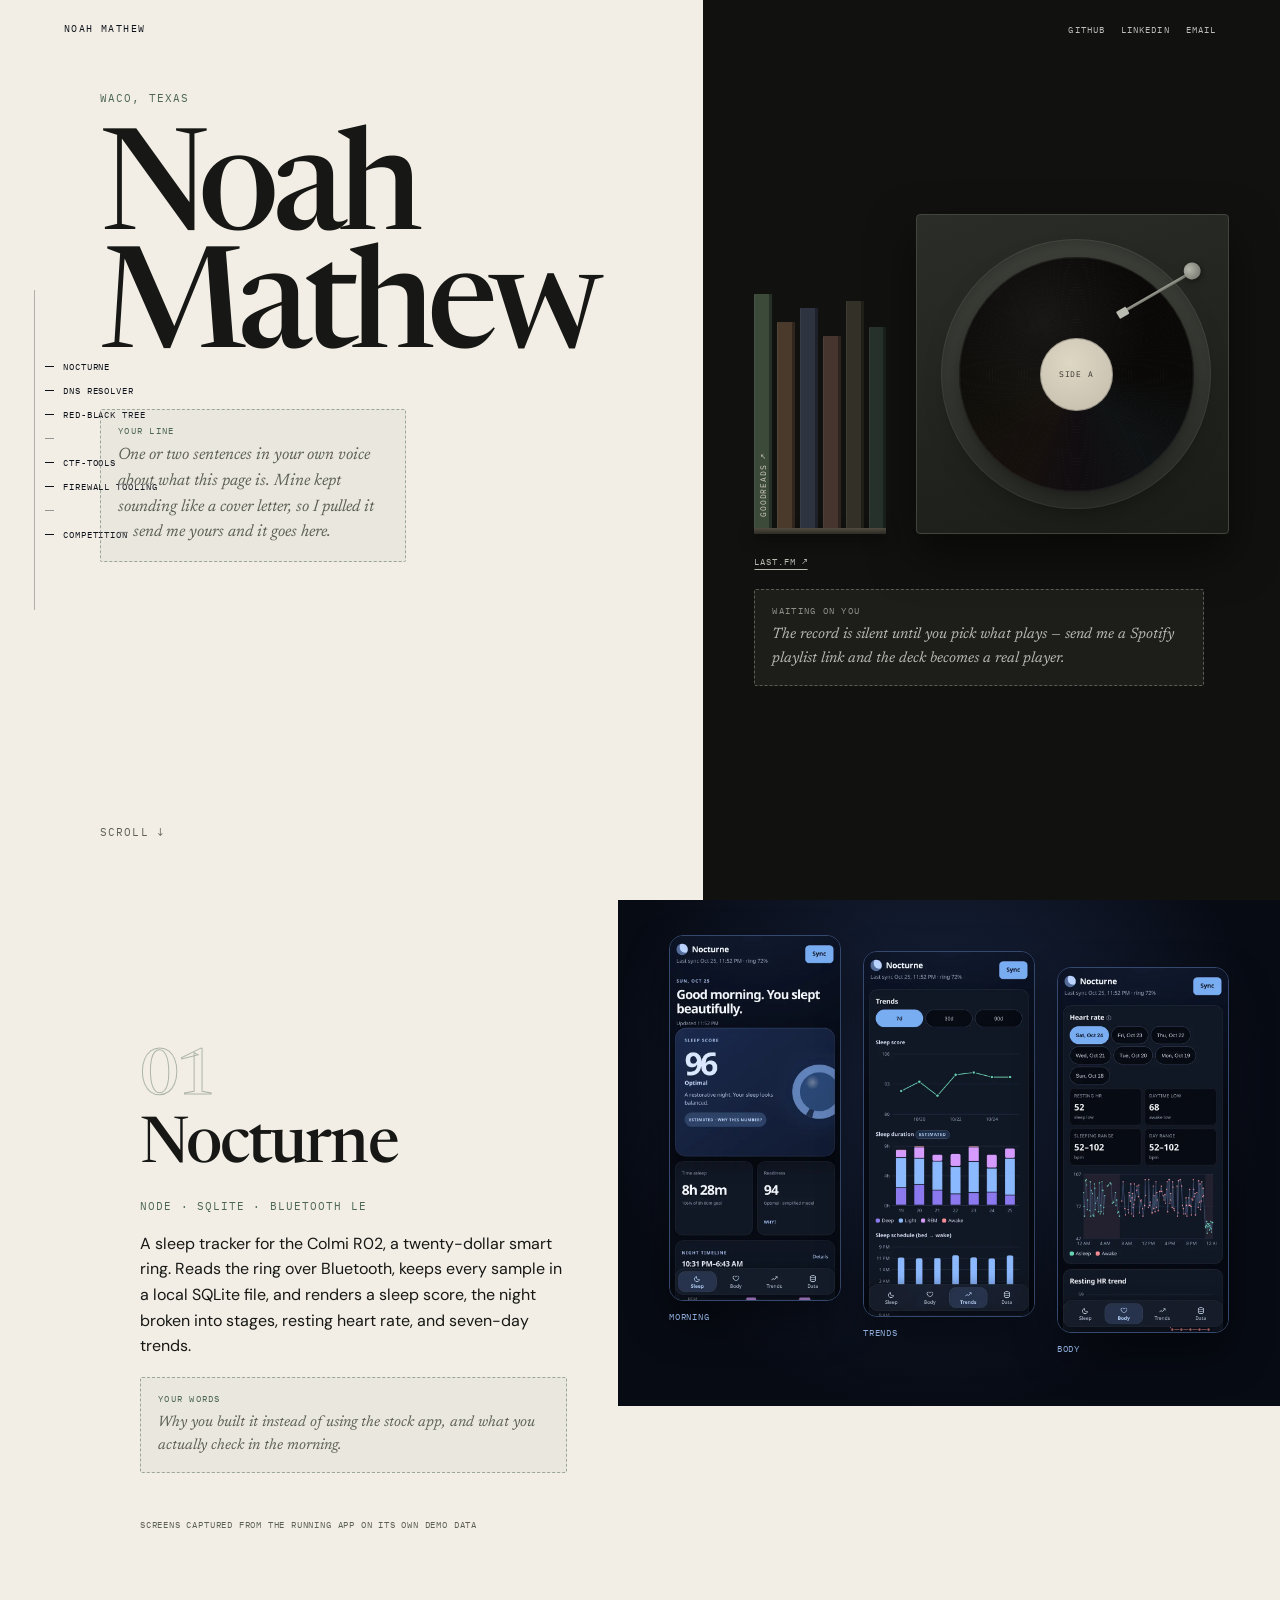
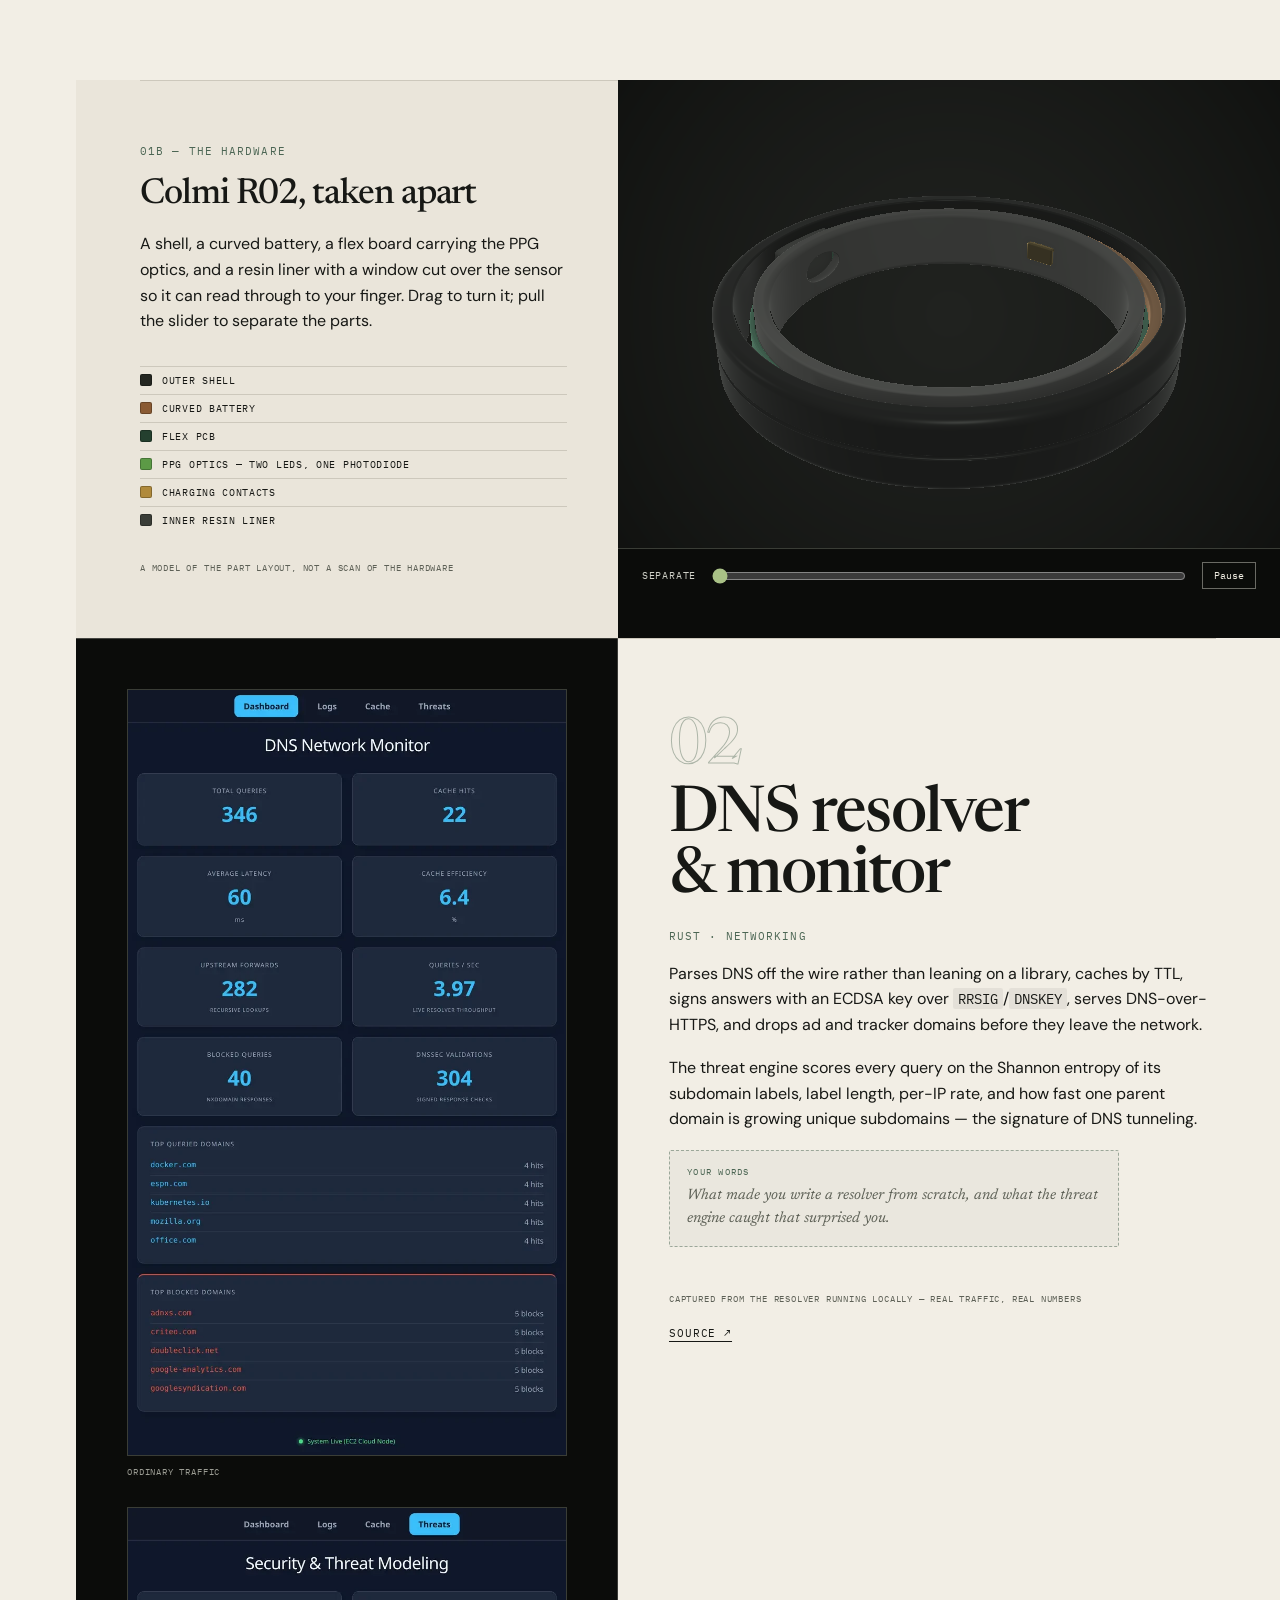
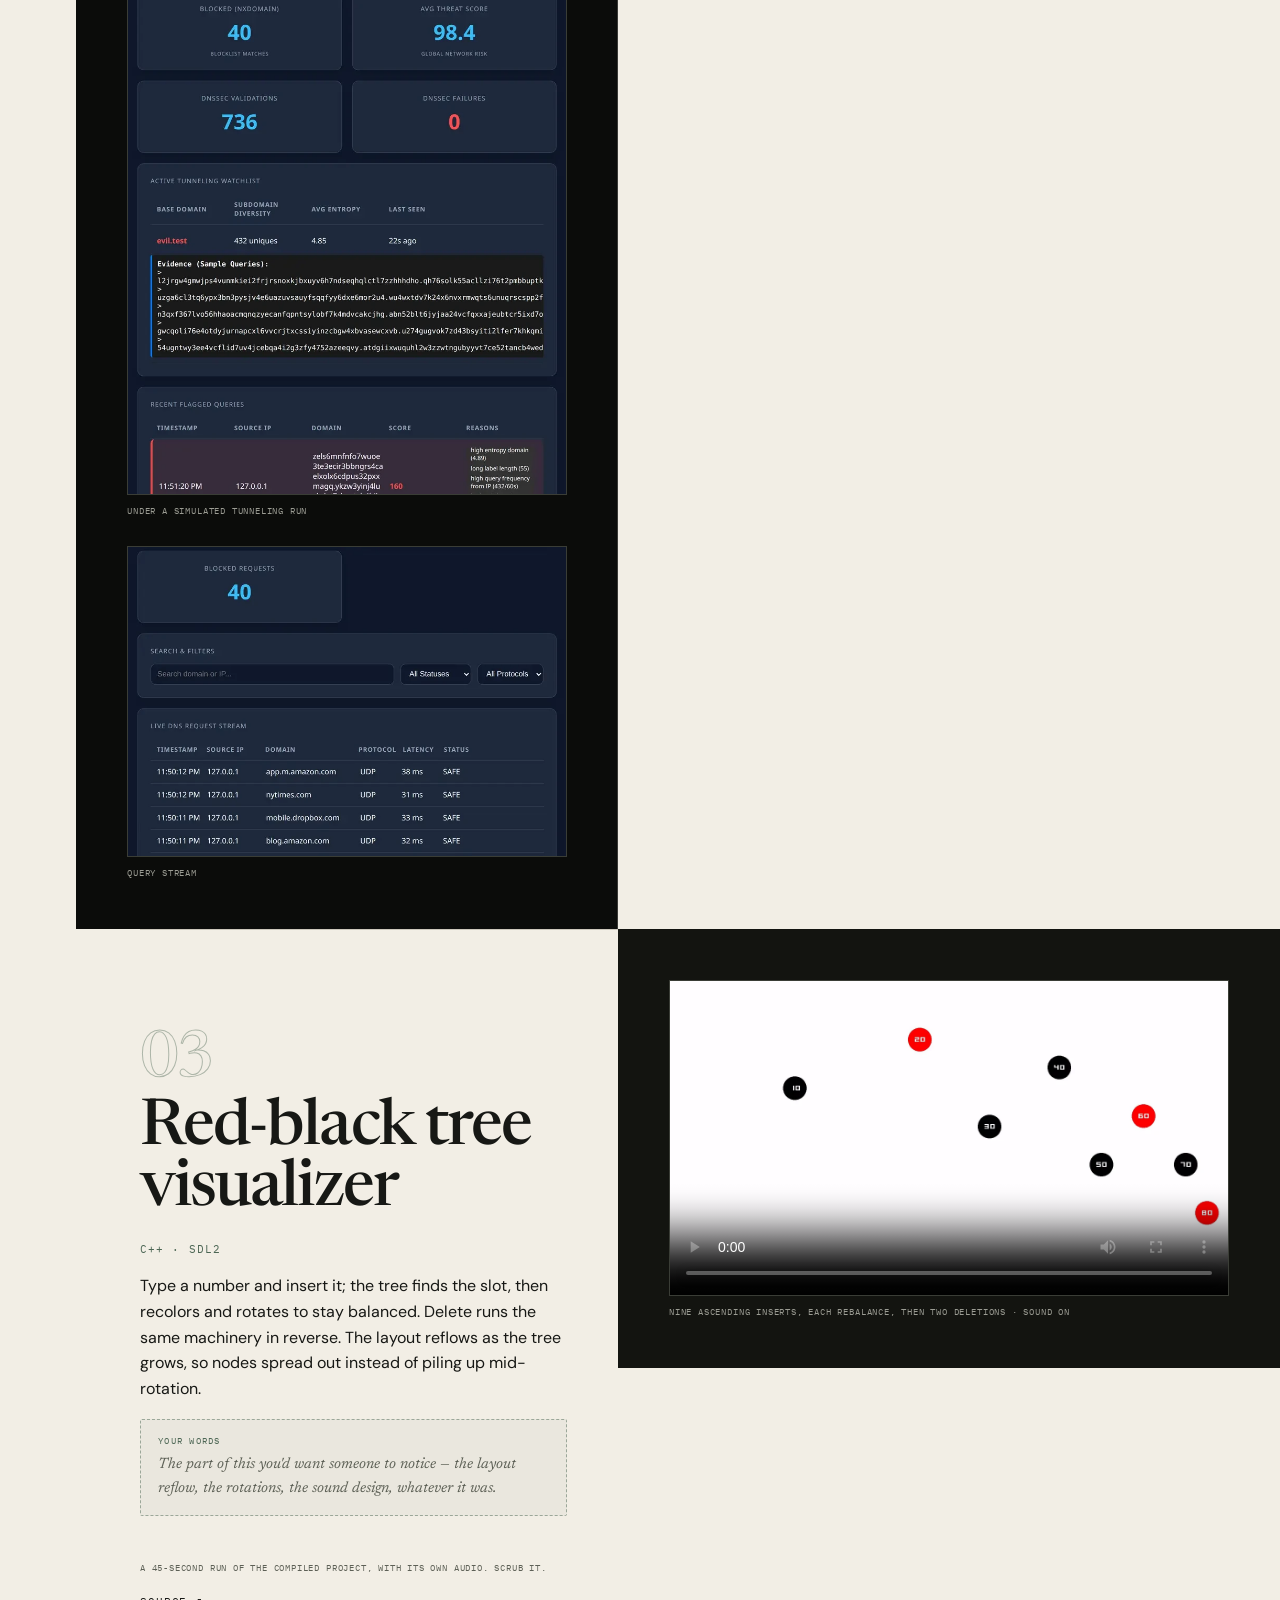
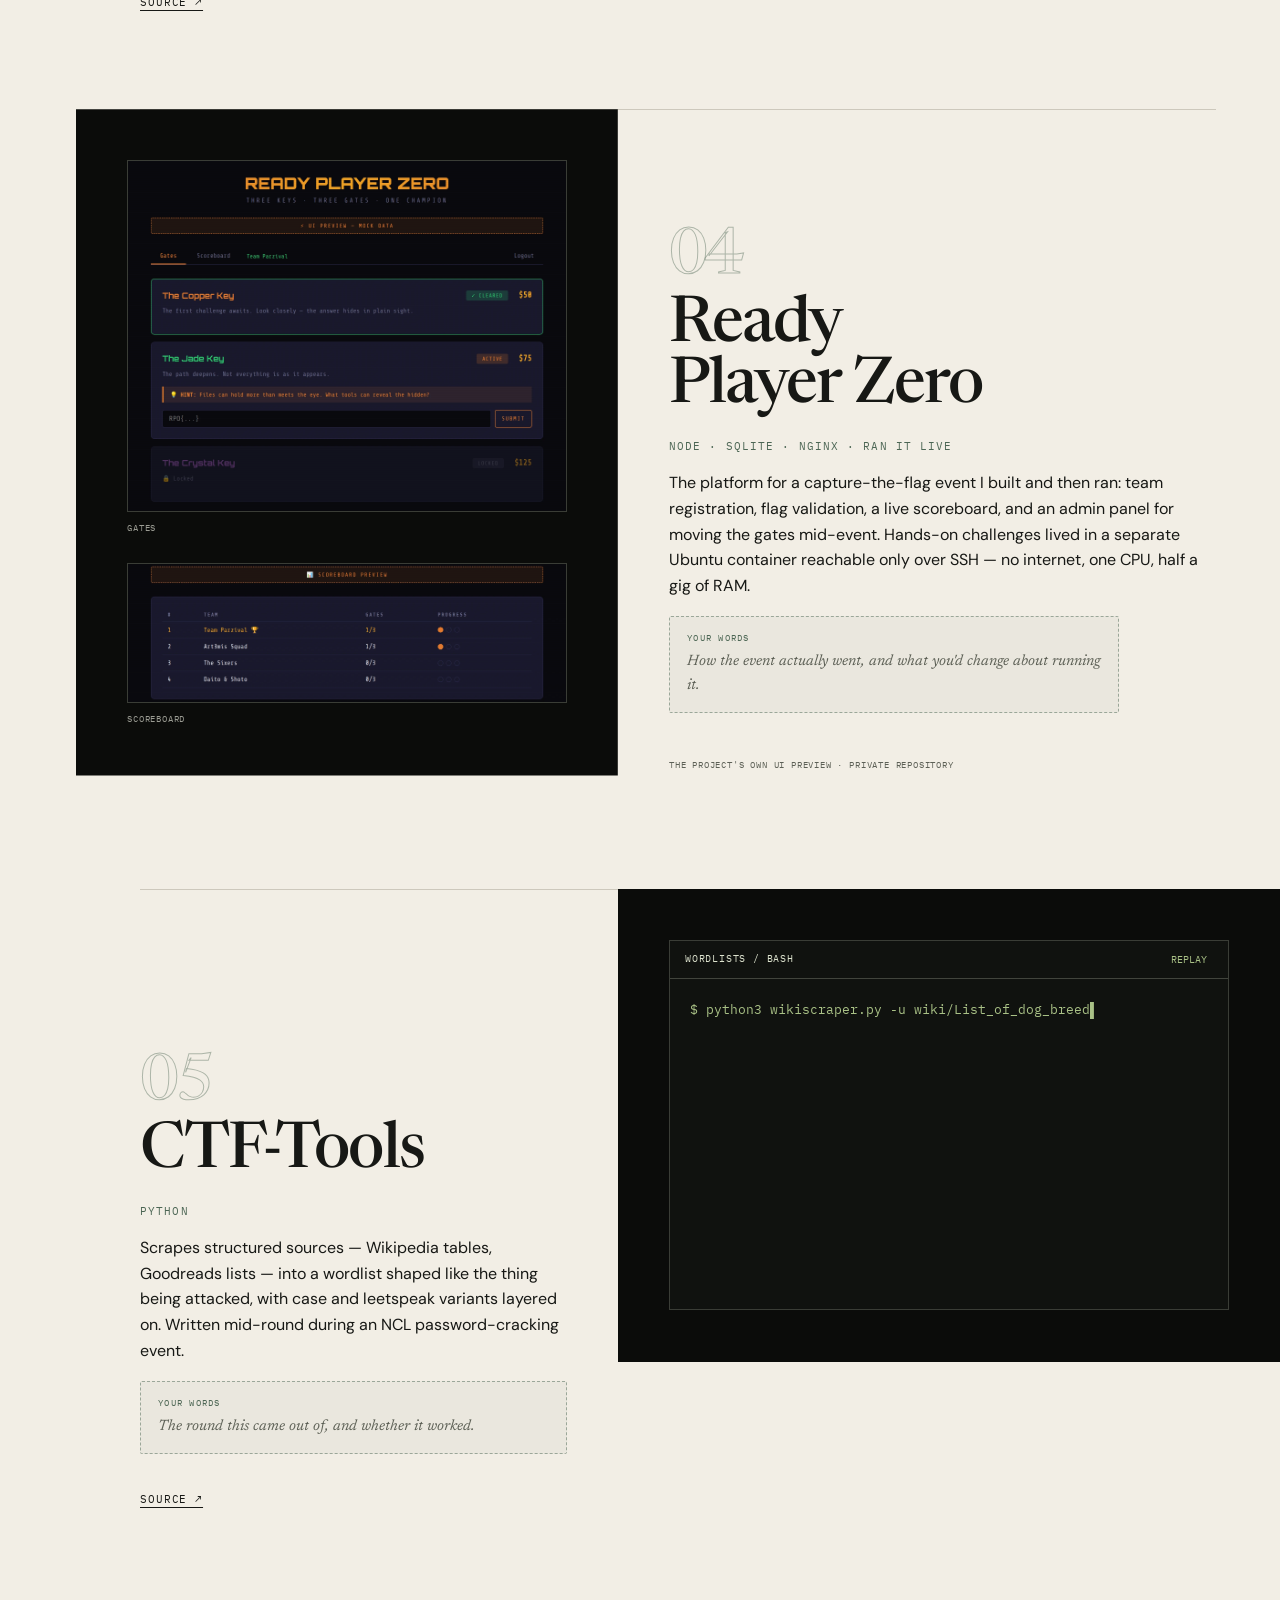
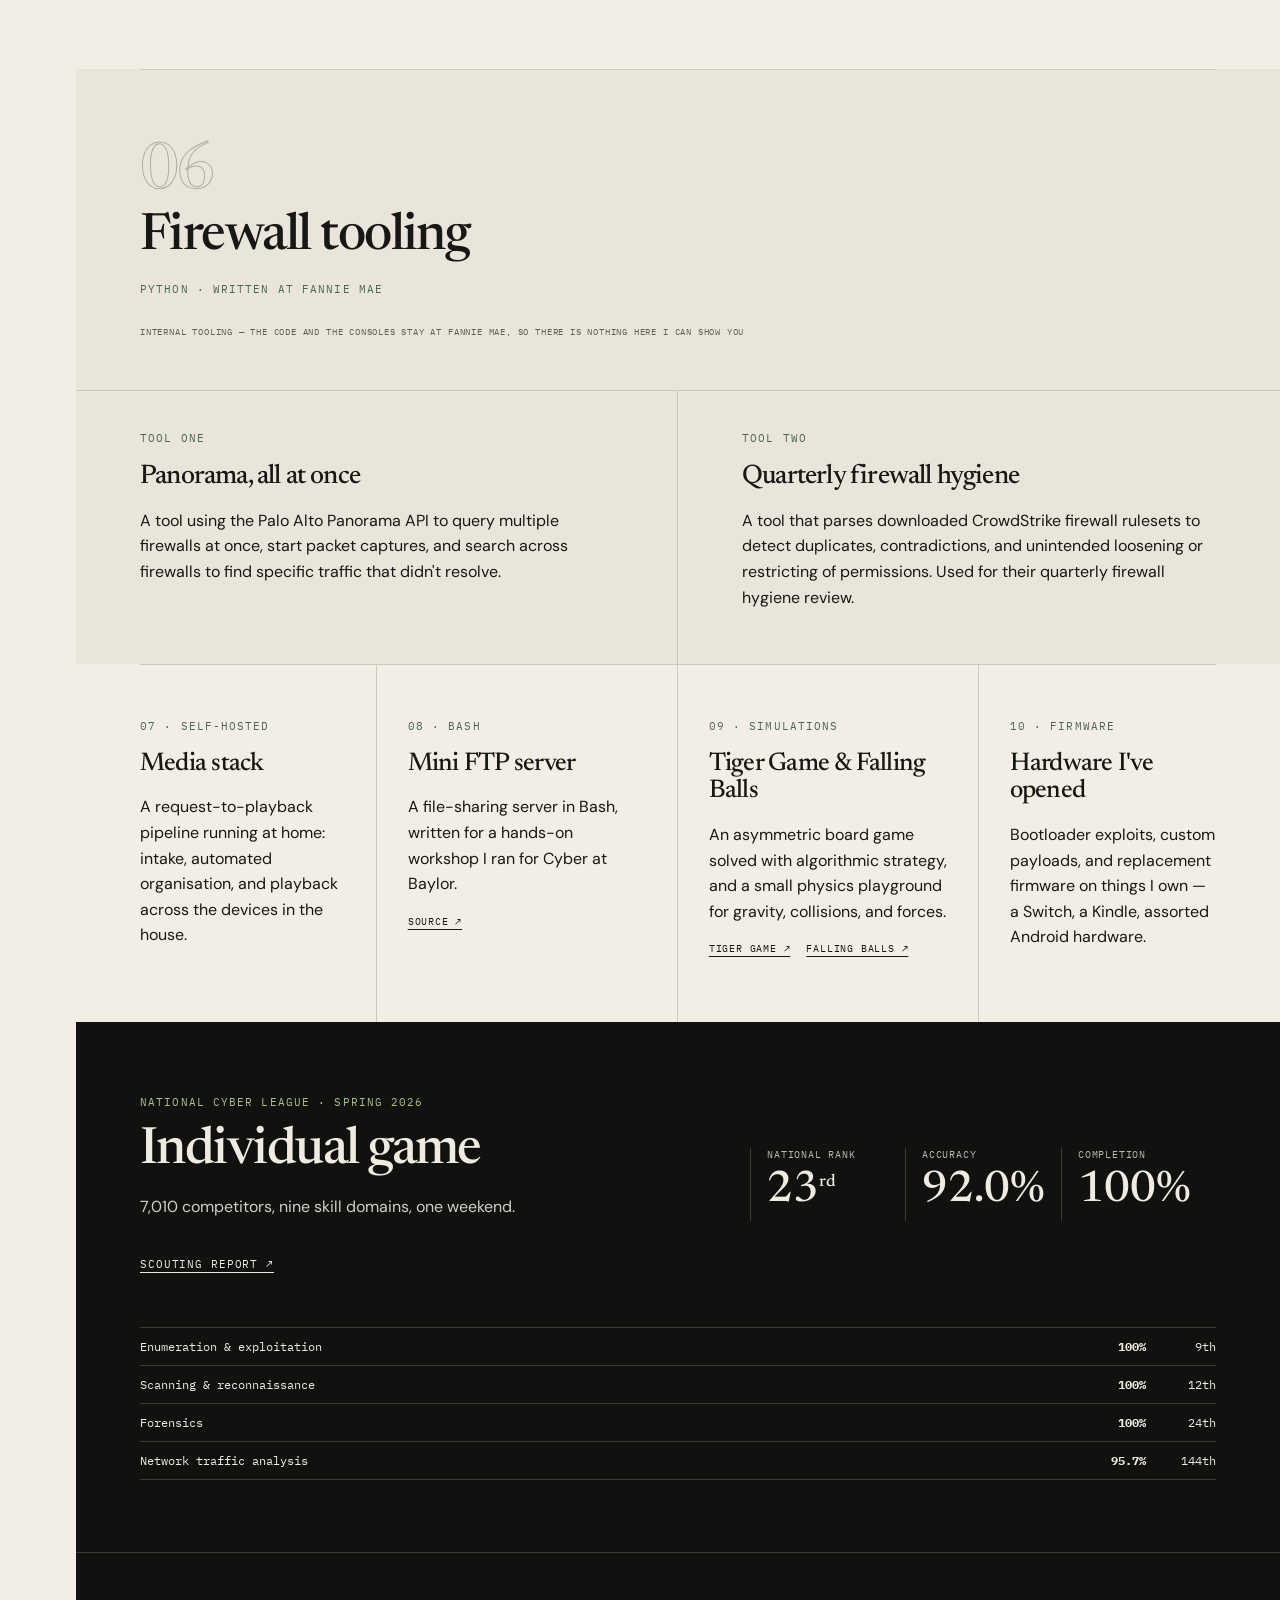
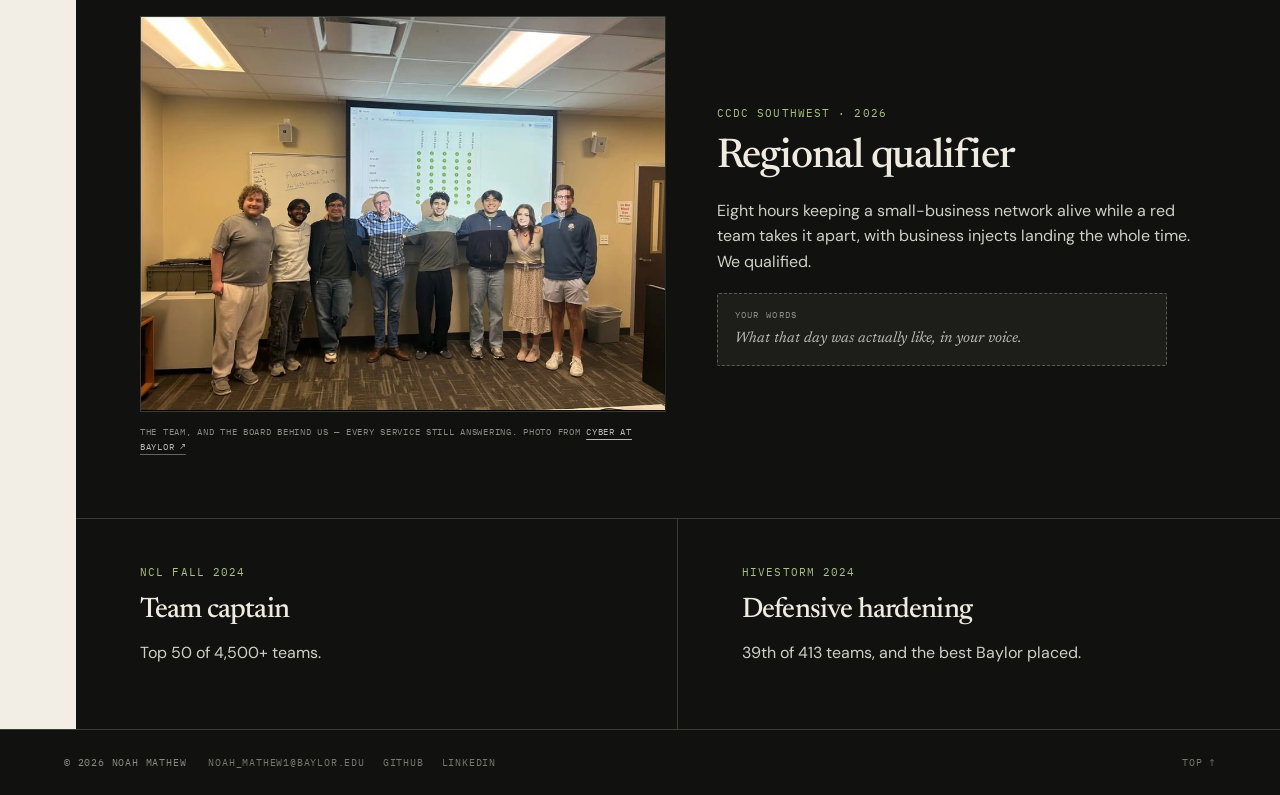
==== index.html @ e5ac375e "Replace the generated soundtrack with the Spotify deck The synthesized ambient bed was the thing Noa" ====
<!doctype html>
<html lang="en">
<head>
  <meta charset="utf-8">
  <meta name="viewport" content="width=device-width,initial-scale=1">
  <meta name="description" content="Noah Mathew — projects. A sleep tracker for a cheap smart ring, a Rust DNS resolver with a threat engine, a red-black tree visualizer, a CTF platform, firewall tooling, and competition work.">
  <meta name="theme-color" content="#20352a">
  <title>Noah Mathew</title>
  <link rel="icon" href="assets/img/favicon.svg" type="image/svg+xml">
  <link rel="stylesheet" href="assets/css/style.css">
  <!-- scroll reveals only apply when scripting is live, so a failed or
       blocked main.js leaves a readable page rather than an empty one -->
  <script>document.documentElement.className += " js";</script>
  <!-- RPO{the_oasis_is_in_the_console} -->
</head>
<body>
  <a class="skip" href="#stream">Skip to the work</a>

  <!-- the only persistent chrome: a name, a progress rail, three small links -->
  <a class="mark" href="#top" aria-label="Noah Mathew, top of page">Noah Mathew</a>

  <nav class="rail" aria-label="Page sections">
    <span class="rail-line" aria-hidden="true"><i id="rail-fill"></i></span>
    <ol id="rail-ticks"></ol>
  </nav>

  <div class="corner-links">
    <a href="https://github.com/Dysous/" target="_blank" rel="noopener">GitHub</a>
    <a href="https://www.linkedin.com/in/noah-mathew/" target="_blank" rel="noopener">LinkedIn</a>
    <a href="mailto:noah_mathew1@baylor.edu">Email</a>
  </div>

  <!-- the deck, once started, follows you down the page as a small chip -->
  <button class="now-playing" id="now-playing" type="button" hidden>
    <i aria-hidden="true"></i><span id="now-playing-label">Side A</span>
  </button>

  <main id="top">

    <!-- ——— opening ——————————————————————————————————————————————— -->
    <section class="open" aria-label="Introduction">
      <div class="open-copy">
        <p class="meta">Waco, Texas</p>
        <h1>Noah<br>Mathew</h1>
        <p class="draft lede" data-slot="hero">
          <span class="draft-tag">your line</span>
          One or two sentences in your own voice about what this page is. Mine kept
          sounding like a cover letter, so I pulled it — send me yours and it goes here.
        </p>
        <p class="meta scroll-hint">Scroll <i aria-hidden="true">↓</i></p>
      </div>

      <div class="listening-scene" id="listening-room">
        <div class="scene-frame">
          <div class="scene-row">
            <div class="shelf">
              <div class="spines">
                <a class="spine s1" href="https://www.goodreads.com/user/show/162248230-noah-mathew" target="_blank" rel="noopener"><span>Goodreads ↗</span></a>
                <span class="spine s2" aria-hidden="true"></span>
                <span class="spine s3" aria-hidden="true"></span>
                <span class="spine s4" aria-hidden="true"></span>
                <span class="spine s5" aria-hidden="true"></span>
                <span class="spine s6" aria-hidden="true"></span>
              </div>
              <div class="shelf-board" aria-hidden="true"></div>
            </div>

            <div class="deck">
              <div class="platter" id="platter">
                <div class="record" id="record"><span class="record-label" id="record-label">SIDE A</span></div>
              </div>
              <div class="tonearm" aria-hidden="true"><i></i></div>
            </div>
          </div>

          <div class="deck-controls">
            <button id="soundtrack" type="button" aria-pressed="false">
              <span class="play-icon" aria-hidden="true">▶</span>
              <span class="sound-label">Play</span>
            </button>
            <a class="scrobble" href="https://www.last.fm/user/Dysous" target="_blank" rel="noopener">Last.fm ↗</a>
          </div>

          <!-- the Spotify player mounts here once a playlist is set in main.js -->
          <div class="deck-player" id="deck-player" hidden></div>

          <p class="draft deck-draft" data-slot="music">
            <span class="draft-tag">waiting on you</span>
            The record is silent until you pick what plays — send me a Spotify
            playlist link and the deck becomes a real player.
          </p>
        </div>
      </div>
    </section>

    <!-- ——— the work, as one continuous stream ————————————————————— -->
    <div class="stream" id="stream">

      <!-- 01 ——— Nocturne ———————————————————————————————————————— -->
      <article class="work" id="nocturne" data-rail="Nocturne">
        <div class="work-copy">
          <p class="num" aria-hidden="true">01</p>
          <h2>Nocturne</h2>
          <p class="meta">Node · SQLite · Bluetooth LE</p>
          <p class="spec">A sleep tracker for the Colmi R02, a twenty-dollar smart ring. Reads the
            ring over Bluetooth, keeps every sample in a local SQLite file, and renders a sleep
            score, the night broken into stages, resting heart rate, and seven-day trends.</p>
          <p class="draft" data-slot="nocturne">
            <span class="draft-tag">your words</span>
            Why you built it instead of using the stock app, and what you actually check in the morning.
          </p>
          <p class="note">Screens captured from the running app on its own demo data</p>
        </div>

        <div class="work-visual nocturne-visual">
          <div class="phone-row">
            <figure class="phone"><img src="assets/img/portfolio/nocturne-sleep.webp" alt="Nocturne sleep screen: a score of 96, time asleep, readiness, and the start of the night timeline" width="560" height="1200" loading="lazy"><figcaption>Morning</figcaption></figure>
            <figure class="phone"><img src="assets/img/portfolio/nocturne-trends.webp" alt="Nocturne trends screen: sleep score over seven days, sleep duration by stage, and bed-to-wake schedule" width="560" height="1200" loading="lazy"><figcaption>Trends</figcaption></figure>
            <figure class="phone"><img src="assets/img/portfolio/nocturne-body.webp" alt="Nocturne body screen: resting heart rate, sleeping and daytime ranges, and a 24-hour heart rate plot" width="560" height="1200" loading="lazy"><figcaption>Body</figcaption></figure>
          </div>
        </div>
      </article>

      <!-- 01b ——— the ring —————————————————————————————————————— -->
      <section class="aside-block" id="ring" aria-labelledby="ring-title">
        <div class="aside-copy">
          <p class="meta">01b — the hardware</p>
          <h3 id="ring-title">Colmi R02, taken apart</h3>
          <p class="spec">A shell, a curved battery, a flex board carrying the PPG optics, and a resin
            liner with a window cut over the sensor so it can read through to your finger. Drag to
            turn it; pull the slider to separate the parts.</p>
          <ul class="ring-legend" aria-hidden="true">
            <li><i class="sw sw-shell"></i>Outer shell</li>
            <li><i class="sw sw-batt"></i>Curved battery</li>
            <li><i class="sw sw-pcb"></i>Flex PCB</li>
            <li><i class="sw sw-led"></i>PPG optics — two LEDs, one photodiode</li>
            <li><i class="sw sw-gold"></i>Charging contacts</li>
            <li><i class="sw sw-liner"></i>Inner resin liner</li>
          </ul>
          <p class="note">A model of the part layout, not a scan of the hardware</p>
        </div>
        <figure class="ring-stage" id="ring-stage">
          <canvas width="760" height="620" aria-label="Interactive three-dimensional view of the Colmi R02 ring. Drag to rotate it; use the separation slider to pull its parts apart."></canvas>
          <img class="ring-fallback" src="assets/img/portfolio/colmi-r02-render.webp" alt="Render of the Colmi R02 ring beside an exploded view of its internal parts" width="1448" height="1086" loading="lazy">
          <div class="ring-controls">
            <label for="ring-explode">Separate</label>
            <input type="range" id="ring-explode" min="0" max="100" value="0" step="1">
            <button id="ring-spin" type="button" aria-pressed="true">Pause</button>
          </div>
        </figure>
      </section>

      <!-- 02 ——— DNS resolver ——————————————————————————————————— -->
      <article class="work reverse" id="resolver" data-rail="DNS resolver">
        <div class="work-copy">
          <p class="num" aria-hidden="true">02</p>
          <h2>DNS resolver<br>&amp; monitor</h2>
          <p class="meta">Rust · networking</p>
          <p class="spec">Parses DNS off the wire rather than leaning on a library, caches by TTL,
            signs answers with an ECDSA key over <code>RRSIG</code>/<code>DNSKEY</code>, serves
            DNS-over-HTTPS, and drops ad and tracker domains before they leave the network.</p>
          <p class="spec">The threat engine scores every query on the Shannon entropy of its
            subdomain labels, label length, per-IP rate, and how fast one parent domain is growing
            unique subdomains — the signature of DNS tunneling.</p>
          <p class="draft" data-slot="resolver">
            <span class="draft-tag">your words</span>
            What made you write a resolver from scratch, and what the threat engine caught that surprised you.
          </p>
          <p class="note">Captured from the resolver running locally — real traffic, real numbers</p>
          <a class="link" href="https://github.com/Dysous/Rust-DNS-Resolver" target="_blank" rel="noopener">Source ↗</a>
        </div>

        <div class="work-visual stack-visual">
          <figure class="shot"><img src="assets/img/portfolio/dns-dashboard.webp" alt="DNS monitor dashboard: 346 total queries, 22 cache hits, 60 ms average latency, 40 blocked queries, 304 DNSSEC validations, and lists of top queried and top blocked domains" width="836" height="1462" loading="lazy"><figcaption>Ordinary traffic</figcaption></figure>
          <figure class="shot"><img src="assets/img/portfolio/dns-threats.webp" alt="Threat page: average threat score 98.4, a tunneling watchlist entry for evil.test with 432 unique subdomains and 4.85 average entropy, plus flagged queries scoring 160" width="836" height="1120" loading="lazy"><figcaption>Under a simulated tunneling run</figcaption></figure>
          <figure class="shot"><img src="assets/img/portfolio/dns-logs.webp" alt="Live DNS request stream showing timestamps, source IPs, domains, protocol, latency, and status" width="836" height="590" loading="lazy"><figcaption>Query stream</figcaption></figure>
        </div>
      </article>

      <!-- 03 ——— red-black tree ————————————————————————————————— -->
      <article class="work" id="tree" data-rail="Red-black tree">
        <div class="work-copy">
          <p class="num" aria-hidden="true">03</p>
          <h2>Red-black tree<br>visualizer</h2>
          <p class="meta">C++ · SDL2</p>
          <p class="spec">Type a number and insert it; the tree finds the slot, then recolors and
            rotates to stay balanced. Delete runs the same machinery in reverse. The layout reflows
            as the tree grows, so nodes spread out instead of piling up mid-rotation.</p>
          <p class="draft" data-slot="tree">
            <span class="draft-tag">your words</span>
            The part of this you'd want someone to notice — the layout reflow, the rotations, the sound design, whatever it was.
          </p>
          <p class="note">A 45-second run of the compiled project, with its own audio. Scrub it.</p>
          <a class="link" href="https://github.com/Dysous/DataStructuresFinalProject" target="_blank" rel="noopener">Source ↗</a>
        </div>
        <div class="work-visual tree-visual">
          <figure class="screen-capture">
            <video id="tree-video" width="1280" height="720"
                   poster="assets/img/portfolio/redblack-tree-poster.webp"
                   controls preload="metadata" playsinline
                   aria-label="Screen recording of the red-black tree visualizer: nine ascending inserts with recolorings and rotations, then two deletions with fix-ups">
              <source src="assets/video/redblack-tree.mp4" type="video/mp4">
            </video>
            <figcaption>Nine ascending inserts, each rebalance, then two deletions · sound on</figcaption>
          </figure>
        </div>
      </article>

      <!-- 04 ——— Ready Player Zero —————————————————————————————— -->
      <article class="work reverse" id="rpz" data-rail="Ready Player Zero">
        <div class="work-copy">
          <p class="num" aria-hidden="true">04</p>
          <h2>Ready<br>Player Zero</h2>
          <p class="meta">Node · SQLite · nginx · ran it live</p>
          <p class="spec">The platform for a capture-the-flag event I built and then ran: team
            registration, flag validation, a live scoreboard, and an admin panel for moving the gates
            mid-event. Hands-on challenges lived in a separate Ubuntu container reachable only over
            SSH — no internet, one CPU, half a gig of RAM.</p>
          <p class="draft" data-slot="rpz">
            <span class="draft-tag">your words</span>
            How the event actually went, and what you'd change about running it.
          </p>
          <p class="note">The project's own UI preview · private repository</p>
        </div>
        <div class="work-visual stack-visual">
          <figure class="shot"><img src="assets/img/portfolio/rpz-gates.webp" alt="Ready Player Zero gate view: the Copper Key cleared, the Jade Key active with a hint and a flag input, the Crystal Key locked" width="1920" height="1536" loading="lazy"><figcaption>Gates</figcaption></figure>
          <figure class="shot"><img src="assets/img/portfolio/rpz-scoreboard.webp" alt="Ready Player Zero scoreboard listing four teams with gate progress" width="1920" height="606" loading="lazy"><figcaption>Scoreboard</figcaption></figure>
        </div>
      </article>

      <!-- 05 ——— CTF-Tools —————————————————————————————————————— -->
      <article class="work" id="ctf-tools" data-rail="CTF-Tools">
        <div class="work-copy">
          <p class="num" aria-hidden="true">05</p>
          <h2>CTF-Tools</h2>
          <p class="meta">Python</p>
          <p class="spec">Scrapes structured sources — Wikipedia tables, Goodreads lists — into a
            wordlist shaped like the thing being attacked, with case and leetspeak variants layered on.
            Written mid-round during an NCL password-cracking event.</p>
          <p class="draft" data-slot="ctf-tools">
            <span class="draft-tag">your words</span>
            The round this came out of, and whether it worked.
          </p>
          <a class="link" href="https://github.com/Dysous/CTF-Tools" target="_blank" rel="noopener">Source ↗</a>
        </div>
        <div class="work-visual">
          <div class="terminal-wrap">
            <div class="terminal-head"><span>wordlists / bash</span><button id="replay" type="button">Replay</button></div>
            <pre class="terminal" id="terminal" aria-label="Example output from the CTF-Tools wordlist scraper"></pre>
          </div>
        </div>
      </article>

      <!-- 06 ——— Fannie Mae ————————————————————————————————————— -->
      <section class="worked" id="fannie" data-rail="Firewall tooling" aria-labelledby="fannie-title">
        <div class="worked-head">
          <p class="num" aria-hidden="true">06</p>
          <h2 id="fannie-title">Firewall tooling</h2>
          <p class="meta">Python · written at Fannie Mae</p>
          <p class="note">Internal tooling — the code and the consoles stay at Fannie Mae, so there is nothing here I can show you</p>
        </div>
        <div class="worked-grid">
          <article>
            <p class="meta">Tool one</p>
            <h3>Panorama, all at once</h3>
            <p class="spec">A tool using the Palo Alto Panorama API to query multiple firewalls at
              once, start packet captures, and search across firewalls to find specific traffic that
              didn't resolve.</p>
          </article>
          <article>
            <p class="meta">Tool two</p>
            <h3>Quarterly firewall hygiene</h3>
            <p class="spec">A tool that parses downloaded CrowdStrike firewall rulesets to detect
              duplicates, contradictions, and unintended loosening or restricting of permissions.
              Used for their quarterly firewall hygiene review.</p>
          </article>
        </div>
      </section>

      <!-- 07 ——— smaller work ——————————————————————————————————— -->
      <section class="grid-block" id="smaller" data-rail="Smaller work" aria-label="Smaller work">
        <article>
          <p class="meta">07 · Self-hosted</p>
          <h3>Media stack</h3>
          <p class="spec">A request-to-playback pipeline running at home: intake, automated
            organisation, and playback across the devices in the house.</p>
        </article>
        <article>
          <p class="meta">08 · Bash</p>
          <h3>Mini FTP server</h3>
          <p class="spec">A file-sharing server in Bash, written for a hands-on workshop I ran for
            Cyber at Baylor.</p>
          <p class="links"><a href="https://github.com/Dysous/MiniFTPServer-BasicBashScript" target="_blank" rel="noopener">Source ↗</a></p>
        </article>
        <article>
          <p class="meta">09 · Simulations</p>
          <h3>Tiger Game &amp; Falling Balls</h3>
          <p class="spec">An asymmetric board game solved with algorithmic strategy, and a small
            physics playground for gravity, collisions, and forces.</p>
          <p class="links"><a href="https://github.com/Dysous/NoahNaiveNights" target="_blank" rel="noopener">Tiger Game ↗</a><a href="https://github.com/Dysous/Falling-Balls" target="_blank" rel="noopener">Falling Balls ↗</a></p>
        </article>
        <article>
          <p class="meta">10 · Firmware</p>
          <h3>Hardware I've opened</h3>
          <p class="spec">Bootloader exploits, custom payloads, and replacement firmware on things I
            own — a Switch, a Kindle, assorted Android hardware.</p>
        </article>
      </section>

      <!-- ——— competition ——————————————————————————————————————— -->
      <section class="competition" id="competition" data-rail="Competition" aria-label="Competition record">

        <article class="evidence">
          <div>
            <p class="meta">National Cyber League · Spring 2026</p>
            <h2>Individual game</h2>
            <p class="spec">7,010 competitors, nine skill domains, one weekend.</p>
            <a class="link" href="https://cyberskyline.com/report/R79XH9WWFTFU" target="_blank" rel="noopener">Scouting report ↗</a>
          </div>
          <dl class="metrics">
            <div><dt>National rank</dt><dd>23<sup>rd</sup></dd></div>
            <div><dt>Accuracy</dt><dd>92.0%</dd></div>
            <div><dt>Completion</dt><dd>100%</dd></div>
          </dl>
          <div class="rank-table">
            <div><span>Enumeration &amp; exploitation</span><b>100%</b><em>9th</em></div>
            <div><span>Scanning &amp; reconnaissance</span><b>100%</b><em>12th</em></div>
            <div><span>Forensics</span><b>100%</b><em>24th</em></div>
            <div><span>Network traffic analysis</span><b>95.7%</b><em>144th</em></div>
          </div>
        </article>

        <article class="ccdc" id="ccdc">
          <figure>
            <img src="assets/img/portfolio/ccdc-team.webp" alt="The eight-person Baylor CCDC team standing together in a classroom, in front of a projected service-status board showing every monitored service green" width="933" height="702" loading="lazy">
            <figcaption>The team, and the board behind us — every service still answering. Photo from <a href="https://www.instagram.com/cyberatbaylor/p/DU1vn_xjgQZ/" target="_blank" rel="noopener">Cyber at Baylor ↗</a></figcaption>
          </figure>
          <div class="ccdc-copy">
            <p class="meta">CCDC Southwest · 2026</p>
            <h2>Regional qualifier</h2>
            <p class="spec">Eight hours keeping a small-business network alive while a red team takes
              it apart, with business injects landing the whole time. We qualified.</p>
            <p class="draft" data-slot="ccdc">
              <span class="draft-tag">your words</span>
              What that day was actually like, in your voice.
            </p>
          </div>
        </article>

        <div class="comp-grid">
          <article>
            <p class="meta">NCL Fall 2024</p>
            <h3>Team captain</h3>
            <p class="spec">Top 50 of 4,500+ teams.</p>
          </article>
          <article>
            <p class="meta">Hivestorm 2024</p>
            <h3>Defensive hardening</h3>
            <p class="spec">39th of 413 teams, and the best Baylor placed.</p>
          </article>
        </div>
      </section>
    </div>
  </main>

  <footer>
    <p>© <span id="year">2026</span> Noah Mathew</p>
    <nav aria-label="Contact">
      <a href="mailto:noah_mathew1@baylor.edu">noah_mathew1@baylor.edu</a>
      <a href="https://github.com/Dysous/" target="_blank" rel="noopener">GitHub</a>
      <a href="https://www.linkedin.com/in/noah-mathew/" target="_blank" rel="noopener">LinkedIn</a>
    </nav>
    <a class="to-top" href="#top">Top ↑</a>
  </footer>

  <script src="assets/js/main.js"></script>
  <script src="assets/js/ring.js"></script>
</body>
</html>
---- assets/css/style.css ----
@import url('https://fonts.googleapis.com/css2?family=DM+Sans:wght@400;500;600&family=IBM+Plex+Mono:wght@400;500&family=Newsreader:opsz,wght@6..72,400;6..72,500&display=swap');

/* ---------------------------------------------------------------
   Noah Mathew — projects

   One continuous scroll, not a stack of titled sections. Structure
   comes from a progress rail and from work entries that unwrap as
   they arrive, so there is nothing to navigate — only to keep going.

   Warm paper, near-black ink, a deep forest that reads near-black.
   Saturated colour only where a physical object justifies it.
   --------------------------------------------------------------- */
:root{
  --paper:#f2eee5;
  --paper-2:#eae5da;
  --ink:#171815;
  --ink-soft:#5d6056;
  --forest:#20352a;
  --moss:#4c6654;
  --lichen:#a9c186;
  --line:#cdc8bc;
  --focus:#b5762c;
  --dark:#11120f;
  --dark-2:#0b0c0a;
  --dark-line:#3a3d36;
  --serif:"Newsreader",Georgia,serif;
  --sans:"DM Sans",Arial,sans-serif;
  --mono:"IBM Plex Mono",ui-monospace,monospace;
  --gut:clamp(22px,5vw,80px);
  --rail:76px;
}
*{box-sizing:border-box}
html{scroll-behavior:smooth}
body{margin:0;background:var(--paper);color:var(--ink);font:16px/1.6 var(--sans);-webkit-font-smoothing:antialiased;overflow-x:hidden}
a{color:inherit;text-underline-offset:4px}
a:focus-visible,button:focus-visible,input:focus-visible{outline:2px solid var(--focus);outline-offset:4px}
/* width/height attributes are presentational hints: author CSS width:100%
   overrides the width hint but leaves the height hint, which squashes every
   capture on the page. height:auto restores the real aspect ratio. */
img{max-width:100%;height:auto}
code{font:.9em var(--mono);background:rgba(0,0,0,.055);padding:1px 5px;border-radius:2px}
h1,h2,h3{font-weight:500;letter-spacing:-.03em;margin:0}
.skip{position:fixed;left:1rem;top:-5rem;z-index:40;background:#fff;padding:.7rem 1rem}
.skip:focus{top:1rem}

/* shared small caps label ---------------------------------------- */
.meta{font:11px/1.5 var(--mono);letter-spacing:.1em;text-transform:uppercase;color:var(--moss);margin:0 0 16px}
.note{margin:26px 0 0;color:var(--ink-soft);font:9px/1.7 var(--mono);letter-spacing:.09em;text-transform:uppercase}
.spec{margin:0 0 18px;max-width:54ch}
.link{display:inline-block;margin-top:20px;font:11px var(--mono);letter-spacing:.08em;text-transform:uppercase;align-self:flex-start}

/* persistent chrome ---------------------------------------------- */
.mark,.corner-links{transition:transform .35s cubic-bezier(.16,1,.3,1),opacity .35s}
.chrome-away .mark,.chrome-away .corner-links{transform:translateY(-140%);opacity:0;pointer-events:none}
/* The wordmark and links blend against whatever is behind them, which is
   why they are text only — a difference-blended favicon comes out inverted,
   and scoping the blend to a child isolates it inside this stacking context. */
.mark{position:fixed;top:22px;left:var(--gut);z-index:30;
  text-decoration:none;font:10px var(--mono);letter-spacing:.14em;text-transform:uppercase;
  mix-blend-mode:difference;color:#fff}

.corner-links{position:fixed;top:24px;right:var(--gut);z-index:30;display:flex;gap:16px;
  font:9px var(--mono);letter-spacing:.12em;text-transform:uppercase;mix-blend-mode:difference;color:#fff}
.corner-links a{text-decoration:none;opacity:.78}
.corner-links a:hover{opacity:1;text-decoration:underline}

/* The rail replaces navigation: it shows where you are, and only names a
   section once you are standing in it. It straddles the boundary between the
   paper column and the dark capture panels, so rather than try to detect what
   is behind it, it draws itself in difference blend and is legible on both. */
.rail{position:fixed;left:calc(var(--gut) - 30px);top:50%;transform:translateY(-50%);z-index:25;
  display:flex;align-items:center;gap:10px;pointer-events:none;
  mix-blend-mode:difference;color:#fff}
.rail-line{position:relative;width:1px;height:min(42vh,320px);background:rgba(255,255,255,.28)}
.rail-line i{position:absolute;left:0;top:0;width:1px;height:0;background:#fff;transition:height .2s linear}
.rail ol{list-style:none;margin:0;padding:0;display:flex;flex-direction:column;gap:9px}
.rail li{pointer-events:auto}
.rail button{display:flex;align-items:center;gap:9px;background:none;border:0;padding:2px 0;cursor:pointer;
  font:9px var(--mono);letter-spacing:.1em;text-transform:uppercase;color:#fff;opacity:.4;transition:opacity .25s}
.rail button:before{content:"";width:9px;height:1px;background:currentColor;transition:width .25s}
.rail button span{white-space:nowrap;opacity:0;transform:translateX(-5px);
  transition:opacity .3s ease,transform .3s cubic-bezier(.16,1,.3,1)}
.rail button:hover,.rail li.on button{opacity:1}
.rail li.on button:before{width:20px}
.rail button:hover span,.rail li.on button span{opacity:1;transform:none}

/* the deck follows you down once it is playing */
.now-playing{position:fixed;left:var(--gut);bottom:22px;z-index:30;display:flex;align-items:center;gap:9px;
  background:var(--dark);color:#efebe1;border:0;padding:9px 14px 9px 11px;border-radius:999px;cursor:pointer;
  font:9px var(--mono);letter-spacing:.12em;text-transform:uppercase;box-shadow:0 8px 24px rgba(0,0,0,.25)}
.now-playing[hidden]{display:none}
.now-playing i{width:9px;height:9px;border-radius:50%;background:var(--lichen);flex:none;
  box-shadow:0 0 0 0 rgba(169,193,134,.6);animation:pulse 2.4s ease-out infinite}
@keyframes pulse{70%{box-shadow:0 0 0 9px rgba(169,193,134,0)}100%{box-shadow:0 0 0 0 rgba(169,193,134,0)}}

/* ——— opening ——————————————————————————————————————————————— */
.open{min-height:100svh;display:grid;grid-template-columns:minmax(0,1fr) minmax(0,.82fr);align-items:stretch}
.open-copy{display:flex;flex-direction:column;justify-content:center;padding:clamp(80px,10vh,140px) clamp(30px,4vw,70px) 60px calc(var(--gut) + var(--rail) - 40px)}
.open h1{font:500 clamp(74px,11vw,168px)/.84 var(--serif);letter-spacing:-.055em;margin:14px 0 36px}
.lede{font:clamp(18px,1.6vw,24px)/1.45 var(--serif);max-width:30ch}
.scroll-hint{margin:auto 0 0;color:var(--ink-soft)}
.scroll-hint i{display:inline-block;font-style:normal;animation:nudge 2.4s ease-in-out infinite}
@keyframes nudge{0%,100%{transform:translateY(0)}50%{transform:translateY(5px)}}

/* ——— the listening room ——————————————————————————————————— */
.listening-scene{background:var(--dark);color:#efebe1;display:flex;align-items:center;justify-content:center;padding:clamp(34px,4vw,60px)}
.scene-frame{width:100%;max-width:520px;display:flex;flex-direction:column;gap:22px}
.scene-row{display:grid;grid-template-columns:132px minmax(0,1fr);gap:clamp(18px,2.4vw,30px);align-items:end}
.scene-row>*{min-width:0}
.shelf{display:flex;flex-direction:column;justify-content:flex-end}
.spines{display:flex;align-items:flex-end;gap:5px;height:clamp(180px,26vh,250px)}
.spine{position:relative;flex:1;border-radius:1px 1px 0 0;background:#2a2d27;text-decoration:none;
  box-shadow:inset -3px 0 0 rgba(0,0,0,.35),inset 1px 0 0 rgba(255,255,255,.05);transition:transform .25s,background .25s}
.spine span{position:absolute;bottom:11px;left:50%;transform:translateX(-50%) rotate(180deg);writing-mode:vertical-rl;
  font:8px var(--mono);letter-spacing:.1em;text-transform:uppercase;color:#d6d2c6;white-space:nowrap}
.spine.s1{height:100%;background:#3c4a3a}
.spine.s2{height:88%;background:#4a3a2c}
.spine.s3{height:94%;background:#2e3340}
.spine.s4{height:82%;background:#46352f}
.spine.s5{height:97%;background:#333028}
.spine.s6{height:86%;background:#28322c}
a.spine:hover,a.spine:focus-visible{transform:translateY(-8px);background:#55684f}
.shelf-board{height:6px;background:linear-gradient(#514c41,#2e2b25);box-shadow:0 5px 14px rgba(0,0,0,.55)}

.deck{position:relative;background:linear-gradient(160deg,#2b2e28,#1a1c17);border:1px solid #42453d;border-radius:4px;
  padding:clamp(16px,2.6vw,24px);box-shadow:0 20px 46px rgba(0,0,0,.5)}
.platter{width:min(270px,56vw);aspect-ratio:1;margin:0 auto;border-radius:50%;display:grid;place-items:center;
  background:radial-gradient(circle,#43463e 0 96%,#2a2d27 100%);
  box-shadow:inset 0 0 0 1px rgba(255,255,255,.07),inset 0 0 22px rgba(0,0,0,.45)}
.record{width:87%;aspect-ratio:1;border-radius:50%;display:grid;place-items:center;
  background:
    radial-gradient(circle at 50% 50%,#000 0 1.5%,transparent 1.6%),
    conic-gradient(from 210deg,rgba(255,150,110,.05) 0deg,rgba(255,215,90,.03) 40deg,transparent 90deg,
      transparent 240deg,rgba(120,200,255,.05) 290deg,rgba(200,120,255,.035) 330deg,rgba(255,150,110,.05) 360deg),
    repeating-radial-gradient(circle at 50% 50%,transparent 0,transparent 1.5%,rgba(255,255,255,.028) 1.6%,transparent 1.75%),
    radial-gradient(circle at 36% 28%,rgba(255,255,255,.06),transparent 46%),#0a0908;
  box-shadow:inset 0 0 0 1px rgba(255,255,255,.07),0 12px 30px rgba(0,0,0,.65)}
.record-label{width:31%;aspect-ratio:1;border-radius:50%;display:grid;place-items:center;text-align:center;
  background:radial-gradient(circle at 42% 34%,#ded7c4,#c3bcab);color:#33302a;
  font:8px var(--mono);letter-spacing:.12em;text-transform:uppercase;box-shadow:inset 0 0 0 1px rgba(0,0,0,.25)}
.playing .record,.flipped .record{animation:spin 2.4s linear infinite}
@keyframes spin{to{transform:rotate(360deg)}}
@media (prefers-reduced-motion:reduce){.playing .record,.flipped .record{animation:none}}
.tonearm{position:absolute;right:9%;top:16%;width:30%;height:3px;transform-origin:right center;
  transform:rotate(-30deg);transition:transform 1s cubic-bezier(.4,0,.2,1)}
.tonearm i{position:absolute;left:0;right:14px;top:0;height:100%;background:linear-gradient(#a3a59a,#6d6f66);border-radius:2px}
.tonearm i:before{content:"";position:absolute;left:-2px;top:-2.5px;width:11px;height:8px;background:#babcb1;border-radius:1px}
.tonearm:after{content:"";position:absolute;right:0;top:-8px;width:17px;height:17px;border-radius:50%;
  background:radial-gradient(circle at 38% 32%,#b4b6ab,#6b6d64);box-shadow:0 2px 6px rgba(0,0,0,.5)}
.playing .tonearm{transform:rotate(-9deg)}

.deck-controls{display:flex;align-items:center;gap:16px;flex-wrap:wrap}
#soundtrack{display:inline-flex;align-items:center;gap:8px;background:transparent;color:#efebe1;cursor:pointer;
  border:1px solid rgba(239,235,225,.42);padding:9px 14px;font:10px var(--mono);letter-spacing:.1em;text-transform:uppercase}
#soundtrack[hidden]{display:none}
#soundtrack:hover{background:rgba(239,235,225,.1)}
#soundtrack[aria-pressed="true"]{border-color:var(--lichen);color:var(--lichen)}
.scrobble{font:9px var(--mono);letter-spacing:.1em;text-transform:uppercase;color:#b9bbb2}
.deck-controls:empty{display:none}

/* the Spotify embed, once a playlist is set */
.deck-player{margin-top:14px;max-width:420px}
.deck-player[hidden]{display:none}
.deck-player iframe{display:block;width:100%;border:0;border-radius:10px;
  box-shadow:0 10px 26px rgba(0,0,0,.45)}
.has-player .deck-draft{display:none}

/* ——— draft copy ————————————————————————————————————————————
   Deliberate placeholders. Noah would rather read his own words here
   than mine, so these stay marked until he sends them. */
.draft{position:relative;margin:0 0 18px;max-width:50ch;padding:15px 17px;
  border:1px dashed rgba(76,102,84,.5);border-radius:2px;background:rgba(76,102,84,.045);
  color:var(--ink-soft);font:italic 15px/1.55 var(--serif)}
.draft-tag{display:block;margin-bottom:7px;font:9px var(--mono);letter-spacing:.14em;
  text-transform:uppercase;font-style:normal;color:var(--moss)}
.draft.lede{font-size:clamp(16px,1.3vw,19px);max-width:34ch}
.deck-draft{border-color:rgba(239,235,225,.3);background:rgba(239,235,225,.05);color:#b9bbb2;margin:0}
.deck-draft .draft-tag{color:#8e9086}

/* ——— the stream ———————————————————————————————————————————
   No section headers. Entries are separated by air and by a hairline
   that draws itself as the entry arrives. */
.stream{padding-left:var(--rail)}
.stream>*{position:relative}
.stream>*+*:before{content:"";position:absolute;left:var(--gut);right:var(--gut);top:0;height:1px;
  background:var(--line);transform-origin:left;transition:transform 1.1s cubic-bezier(.16,1,.3,1)}
.js .stream>*+*:before{transform:scaleX(0)}
.js .stream>*.in:before{transform:scaleX(1)}

.work{display:grid;grid-template-columns:minmax(0,.9fr) minmax(0,1.1fr);align-items:start}
.work.reverse .work-copy{order:2}
/* the copy holds its place while a tall stack of captures scrolls past */
.work-copy{position:sticky;top:0;display:flex;flex-direction:column;justify-content:center;
  min-height:min(100svh,780px);padding:clamp(60px,8vh,110px) clamp(28px,4vw,64px) clamp(60px,8vh,110px) var(--gut)}
.work.reverse .work-copy{padding-left:clamp(28px,4vw,64px);padding-right:var(--gut)}
.work-copy h2{font:500 clamp(40px,5vw,78px)/.95 var(--serif);margin:0 0 20px}
.num{font:500 clamp(46px,5vw,72px)/1 var(--serif);color:transparent;-webkit-text-stroke:1px rgba(76,102,84,.42);
  margin:0 0 6px;letter-spacing:-.04em}
.work-visual{min-width:0;background:var(--dark-2);display:flex;flex-direction:column;justify-content:center;
  padding:clamp(28px,4vw,56px)}
.work-visual figcaption{margin-top:10px;font:9px var(--mono);letter-spacing:.09em;text-transform:uppercase;color:#9b9c93}

/* entries unwrap on arrival: the visual clips open, the copy settles */
/* Reveals are scoped to .js so that a script that never runs leaves a
   perfectly readable page instead of a blank one. Each observed block
   gets .in on itself, so every selector below is anchored to that. */
@media(prefers-reduced-motion:no-preference){
  .js .work-visual,.js .aside-block .ring-stage,.js .ccdc figure{
    clip-path:inset(0 0 100% 0);transition:clip-path 1.15s cubic-bezier(.16,1,.3,1)}
  .js .work.in .work-visual,.js .aside-block.in .ring-stage,.js .ccdc.in figure{clip-path:inset(0 0 0 0)}
  .js .work-copy>*,.js .aside-copy>*,.js .worked-head>*,.js .grid-block article,
  .js .evidence>*,.js .ccdc-copy>*,.js .comp-grid article{
    opacity:0;transform:translateY(16px);transition:opacity .75s ease,transform .75s cubic-bezier(.16,1,.3,1)}
  .js .work.in .work-copy>*,.js .aside-block.in .aside-copy>*,.js .worked.in .worked-head>*,
  .js .grid-block.in article,.js .evidence.in>*,.js .ccdc.in .ccdc-copy>*,
  .js .comp-grid.in article{opacity:1;transform:none}
  .js .work.in .work-copy>*:nth-child(2),.js .worked.in .worked-head>*:nth-child(2){transition-delay:.06s}
  .js .work.in .work-copy>*:nth-child(3),.js .worked.in .worked-head>*:nth-child(3){transition-delay:.12s}
  .js .work.in .work-copy>*:nth-child(4){transition-delay:.17s}
  .js .work.in .work-copy>*:nth-child(5){transition-delay:.21s}
  .js .work.in .work-copy>*:nth-child(n+6){transition-delay:.25s}
  .js .grid-block.in article:nth-child(2){transition-delay:.08s}
  .js .grid-block.in article:nth-child(3){transition-delay:.16s}
  .js .grid-block.in article:nth-child(4){transition-delay:.24s}
  .js .comp-grid.in article:nth-child(2){transition-delay:.1s}
}

/* nocturne phones */
.nocturne-visual{background:radial-gradient(circle at 48% 36%,#1b2744,#070b14 70%)}
.phone-row{display:grid;grid-template-columns:repeat(3,1fr);gap:clamp(10px,1.8vw,22px);align-items:start}
.phone{margin:0;min-width:0}
.phone img{display:block;width:100%;border:1px solid #35496e;border-radius:14px;background:#0d1526;box-shadow:0 20px 44px rgba(0,0,0,.45)}
.phone:first-child{margin-top:-16px}
.phone:last-child{margin-top:16px}
.phone figcaption{color:#8eacd9}

/* stacked screenshots: one per row, large enough to read */
.stack-visual{display:flex;flex-direction:column;gap:clamp(18px,2.4vw,30px)}
.shot{margin:0;min-width:0}
.shot img{display:block;width:100%;border:1px solid var(--dark-line);background:#0f1117}

/* the tree recording */
.tree-visual{background:#131410}
.screen-capture{margin:0}
.screen-capture video{display:block;width:100%;height:auto;background:#fff;border:1px solid var(--dark-line)}

/* terminal */
.terminal-wrap{background:#10120f;color:#dde3ce;border:1px solid var(--dark-line)}
.terminal-head{display:flex;justify-content:space-between;padding:11px 15px;border-bottom:1px solid #41443c;
  font:10px var(--mono);letter-spacing:.08em;text-transform:uppercase}
.terminal-head button{background:none;border:0;color:var(--lichen);font:inherit;cursor:pointer;text-transform:uppercase}
.terminal{height:330px;margin:0;padding:20px;overflow:hidden;white-space:pre-wrap;color:#dbe1d3;font:clamp(10px,1vw,13px)/1.65 var(--mono)}
.terminal .prompt{color:var(--lichen)}
.terminal .dim{color:#7f897a}

/* ——— the ring ——————————————————————————————————————————————— */
.aside-block{display:grid;grid-template-columns:minmax(0,.9fr) minmax(0,1.1fr);background:var(--paper-2)}
.aside-copy{display:flex;flex-direction:column;justify-content:center;padding:clamp(50px,7vh,90px) clamp(28px,4vw,64px) clamp(50px,7vh,90px) var(--gut)}
.aside-copy h3{font:500 clamp(26px,2.8vw,40px)/1.06 var(--serif);margin:0 0 18px}
.ring-legend{list-style:none;margin:14px 0 0;padding:0;font:10px var(--mono);letter-spacing:.07em;text-transform:uppercase}
.ring-legend li{display:flex;align-items:center;gap:10px;padding:7px 0;border-top:1px solid var(--line)}
.sw{width:12px;height:12px;border-radius:2px;flex:none;border:1px solid rgba(0,0,0,.25)}
.sw-shell{background:#242621}.sw-batt{background:#8a5a33}.sw-pcb{background:#24402f}
.sw-led{background:#5c9a46}.sw-gold{background:#b08a3c}.sw-liner{background:#3a3d37}
.ring-stage{position:relative;margin:0;background:var(--dark-2);display:flex;flex-direction:column}
.ring-stage canvas{display:block;width:100%;height:clamp(360px,52vh,600px);touch-action:pan-y;cursor:grab}
.ring-stage.dragging canvas{cursor:grabbing}
.ring-fallback{display:none}
.ring-stage.no-webgl canvas,.ring-stage.no-webgl .ring-controls{display:none}
.ring-stage.no-webgl .ring-fallback{display:block;width:100%}
.ring-controls{display:flex;align-items:center;gap:14px;flex-wrap:wrap;padding:13px clamp(16px,2vw,24px);
  border-top:1px solid var(--dark-line);font:10px var(--mono);letter-spacing:.08em;text-transform:uppercase;color:#cfd0c7}
.ring-controls input[type=range]{flex:1;min-width:110px;accent-color:var(--lichen)}
.ring-controls button{background:transparent;border:1px solid rgba(239,235,225,.42);color:#efebe1;padding:6px 11px;font:inherit;cursor:pointer}
.ring-controls button:hover{background:rgba(239,235,225,.1)}

/* ——— work done somewhere else ——————————————————————————————— */
.worked{background:var(--paper-2)}
.worked-head{padding:clamp(56px,8vh,100px) var(--gut) 0;max-width:820px}
.worked-head h2{font:500 clamp(34px,4vw,60px)/1.02 var(--serif);margin:0 0 18px}
.worked-grid{display:grid;grid-template-columns:1fr 1fr;margin-top:clamp(34px,4vw,56px)}
.worked-grid article{min-width:0;padding:clamp(28px,3vw,44px) var(--gut) clamp(50px,6vh,80px);
  border-top:1px solid var(--line);border-right:1px solid var(--line)}
.worked-grid article:last-child{border-right:0}
.worked-grid h3{font:500 clamp(22px,2.1vw,31px)/1.1 var(--serif);margin:0 0 16px}
.worked-grid .spec:last-child{margin-bottom:0}

/* ——— smaller work ——————————————————————————————————————————— */
.grid-block{display:grid;grid-template-columns:repeat(4,1fr)}
.grid-block article{min-width:0;padding:clamp(44px,6vh,70px) clamp(22px,2.4vw,40px);border-right:1px solid var(--line)}
.grid-block article:first-child{padding-left:var(--gut)}
.grid-block article:last-child{border-right:0;padding-right:var(--gut)}
.grid-block h3{font:500 clamp(22px,2vw,30px)/1.08 var(--serif);margin:0 0 16px}
.links{display:flex;flex-wrap:wrap;gap:16px;font:10px var(--mono);letter-spacing:.08em;text-transform:uppercase;margin:16px 0 0}

/* ——— competition ————————————————————————————————————————————
   The one dark stretch at the end. It bleeds in rather than
   starting behind a title. */
.competition{background:var(--dark);color:#efebe1}
.competition .meta{color:var(--lichen)}
.competition .spec{color:#cfd0c7}
.competition:before{background:var(--dark-line)!important}
.evidence{padding:clamp(56px,8vh,100px) var(--gut);display:grid;grid-template-columns:1.2fr 1fr;gap:clamp(30px,4vw,56px);
  border-bottom:1px solid var(--dark-line)}
.evidence h2{font:500 clamp(34px,4vw,58px)/1 var(--serif);margin:0 0 16px}
.metrics{display:grid;grid-template-columns:repeat(3,1fr);margin:0;align-self:center}
.metrics div{border-left:1px solid var(--dark-line);padding:0 16px}
.metrics dt{font:10px var(--mono);letter-spacing:.08em;text-transform:uppercase;color:#b9bbb2}
.metrics dd{font:500 clamp(28px,3.4vw,50px) var(--serif);margin:8px 0}
.metrics sup{font-size:.4em}
.rank-table{grid-column:1/-1;border-top:1px solid var(--dark-line)}
.rank-table div{display:grid;grid-template-columns:1fr 90px 70px;padding:11px 0;border-bottom:1px solid var(--dark-line);font:12px var(--mono)}
.rank-table b,.rank-table em{text-align:right;font-style:normal}

/* the photograph gets a frame and room, not the full column width —
   a 933px original should not be stretched past what it has */
.ccdc{display:grid;grid-template-columns:minmax(0,1fr) minmax(0,.95fr);gap:clamp(30px,4vw,64px);align-items:center;
  padding:clamp(50px,7vh,90px) var(--gut);border-bottom:1px solid var(--dark-line)}
.ccdc figure{margin:0;min-width:0;max-width:620px}
.ccdc img{display:block;width:100%;border:1px solid var(--dark-line)}
.ccdc figcaption{margin-top:12px;font:9px/1.7 var(--mono);letter-spacing:.08em;text-transform:uppercase;color:#8a8c83}
.ccdc figcaption a{color:#b9bbb2}
.ccdc-copy h2{font:500 clamp(28px,3.2vw,46px)/1.04 var(--serif);margin:0 0 18px}
.ccdc .draft{border-color:rgba(239,235,225,.3);background:rgba(239,235,225,.05);color:#b9bbb2;margin-bottom:0}
.ccdc .draft-tag{color:#8e9086}

.comp-grid{display:grid;grid-template-columns:repeat(2,1fr)}
.comp-grid article{padding:clamp(40px,5vh,64px) var(--gut);border-right:1px solid var(--dark-line)}
.comp-grid article:last-child{border-right:0}
.comp-grid h3{font:500 clamp(24px,2.2vw,34px)/1.06 var(--serif);margin:0 0 14px}

/* ——— footer ————————————————————————————————————————————————— */
footer{display:flex;align-items:center;gap:22px;flex-wrap:wrap;padding:26px var(--gut);
  background:var(--dark);color:#8a8c83;font:10px var(--mono);letter-spacing:.08em;text-transform:uppercase;
  border-top:1px solid var(--dark-line)}
footer p{margin:0}
footer nav{display:flex;gap:18px;margin-right:auto}
footer a{text-decoration:none;opacity:.85}
footer a:hover{opacity:1;text-decoration:underline}

/* ——— narrow ————————————————————————————————————————————————— */
@media(max-width:1100px){
  .grid-block{grid-template-columns:1fr 1fr}
  .grid-block article{padding-left:var(--gut);padding-right:var(--gut)}
  .grid-block article:nth-child(2){border-right:0}
  .grid-block article:nth-child(-n+2){border-bottom:1px solid var(--line)}
}
@media(max-width:900px){
  :root{--rail:0px}
  .rail{display:none}
  .mark{font-size:9px}
  .corner-links{gap:12px}
  .open{grid-template-columns:1fr;min-height:0}
  .open-copy{min-height:88svh;padding:clamp(90px,16vh,150px) var(--gut) 50px}
  .open h1{font-size:clamp(66px,20vw,120px)}
  .listening-scene{padding:44px var(--gut) 52px}
  .scene-frame{max-width:400px;margin:0 auto}
  .scene-row{grid-template-columns:minmax(0,1fr);gap:26px}
  .shelf{order:2}
  .spines{height:120px}
  .platter{width:min(250px,60vw)}
  .work,.work.reverse,.aside-block,.evidence,.ccdc{grid-template-columns:1fr}
  .work.reverse .work-copy{order:0}
  .work-copy,.work.reverse .work-copy{position:static;min-height:0;padding:clamp(50px,7vh,76px) var(--gut)}
  .aside-copy{padding:clamp(46px,6vh,70px) var(--gut)}
  .ccdc figure{max-width:none}
  .worked-grid,.comp-grid,.grid-block{grid-template-columns:1fr}
  .worked-grid article,.comp-grid article,.grid-block article{border-right:0;padding-left:var(--gut);padding-right:var(--gut)}
  .worked-grid article:not(:last-child),.comp-grid article:not(:last-child),.grid-block article:not(:last-child){
    border-bottom:1px solid var(--line)}
  .comp-grid article:not(:last-child){border-bottom-color:var(--dark-line)}
  .grid-block article:nth-child(-n+2){border-bottom:1px solid var(--line)}
  .evidence{gap:32px}
  .metrics dd{font-size:30px}
  .phone-row{gap:8px}
  .phone:first-child,.phone:last-child{margin-top:0}
  .now-playing{bottom:16px;left:var(--gut)}
  footer{gap:14px}
  footer nav{width:100%;margin:0;flex-wrap:wrap}
}

@media(prefers-reduced-motion:reduce){
  html{scroll-behavior:auto}
  *,*:before,*:after{animation:none!important;transition:none!important}
  .stream>*+*:before{transform:scaleX(1)}
}
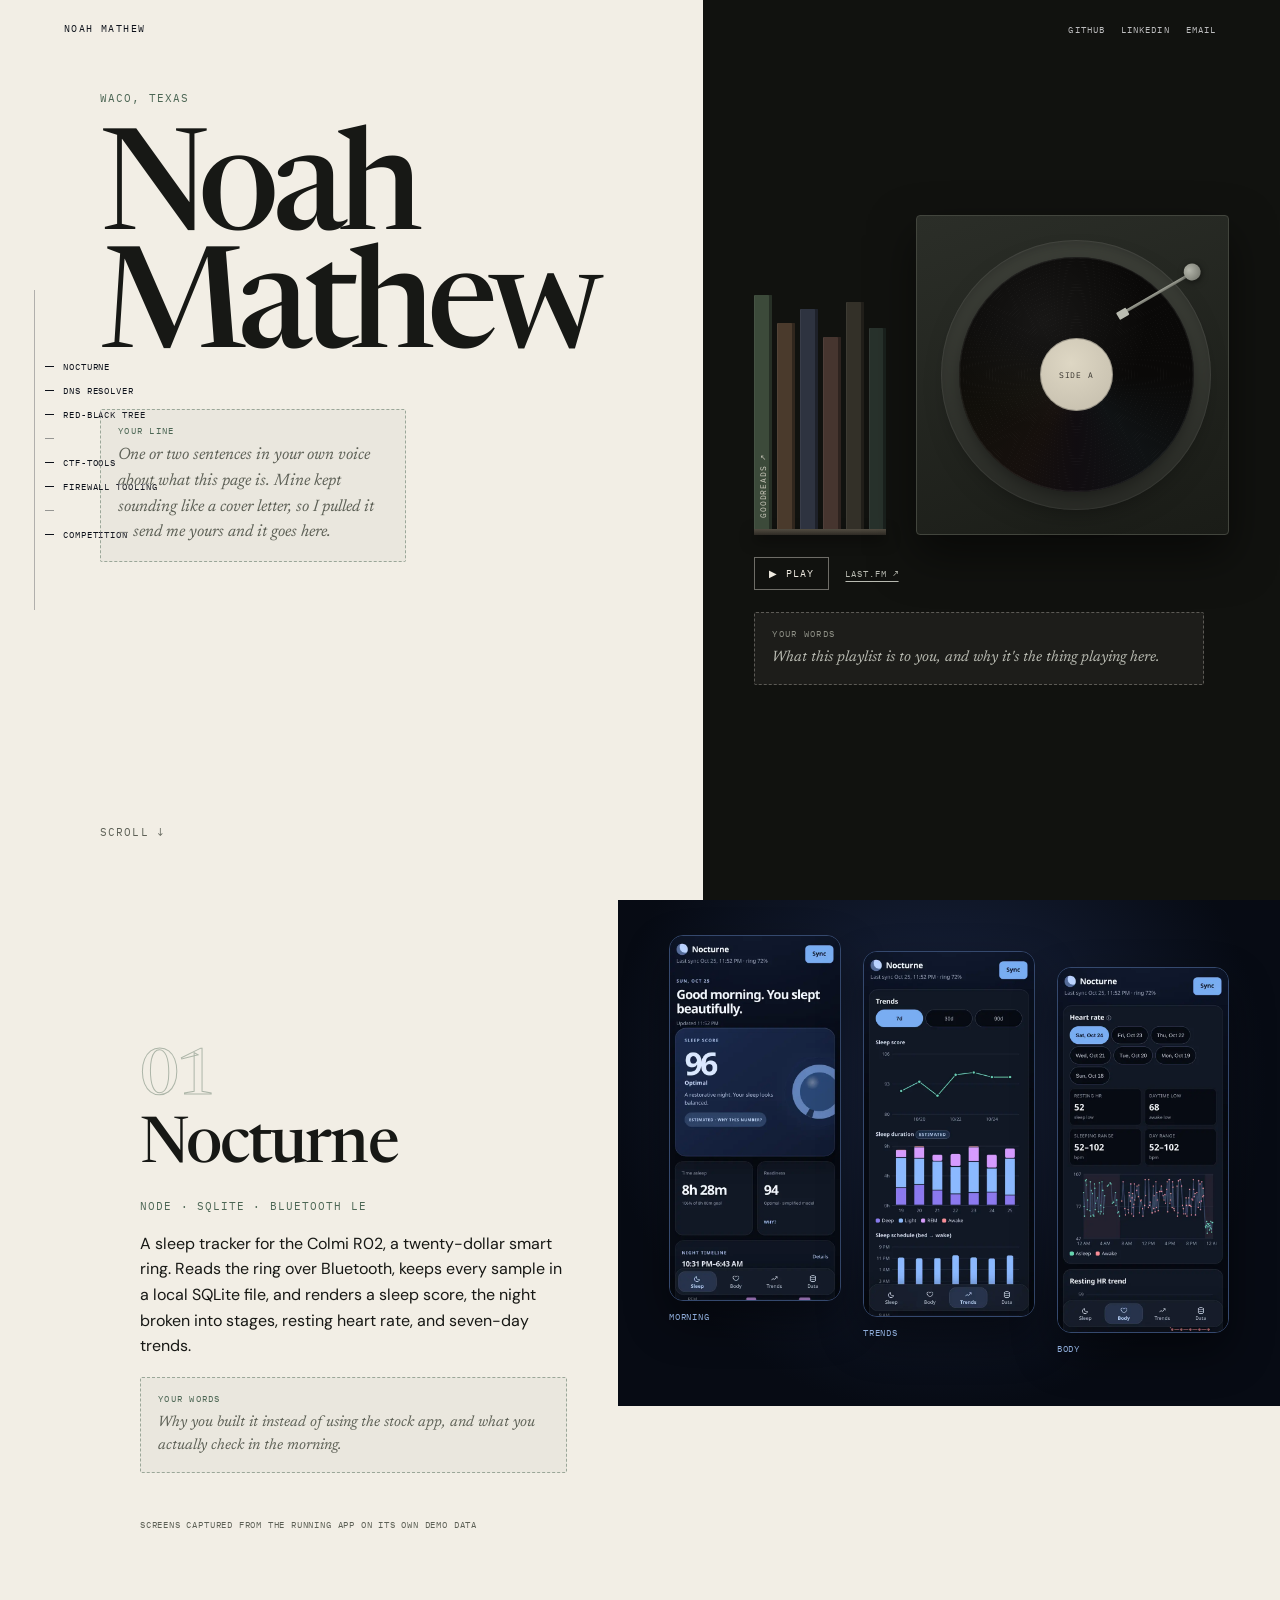
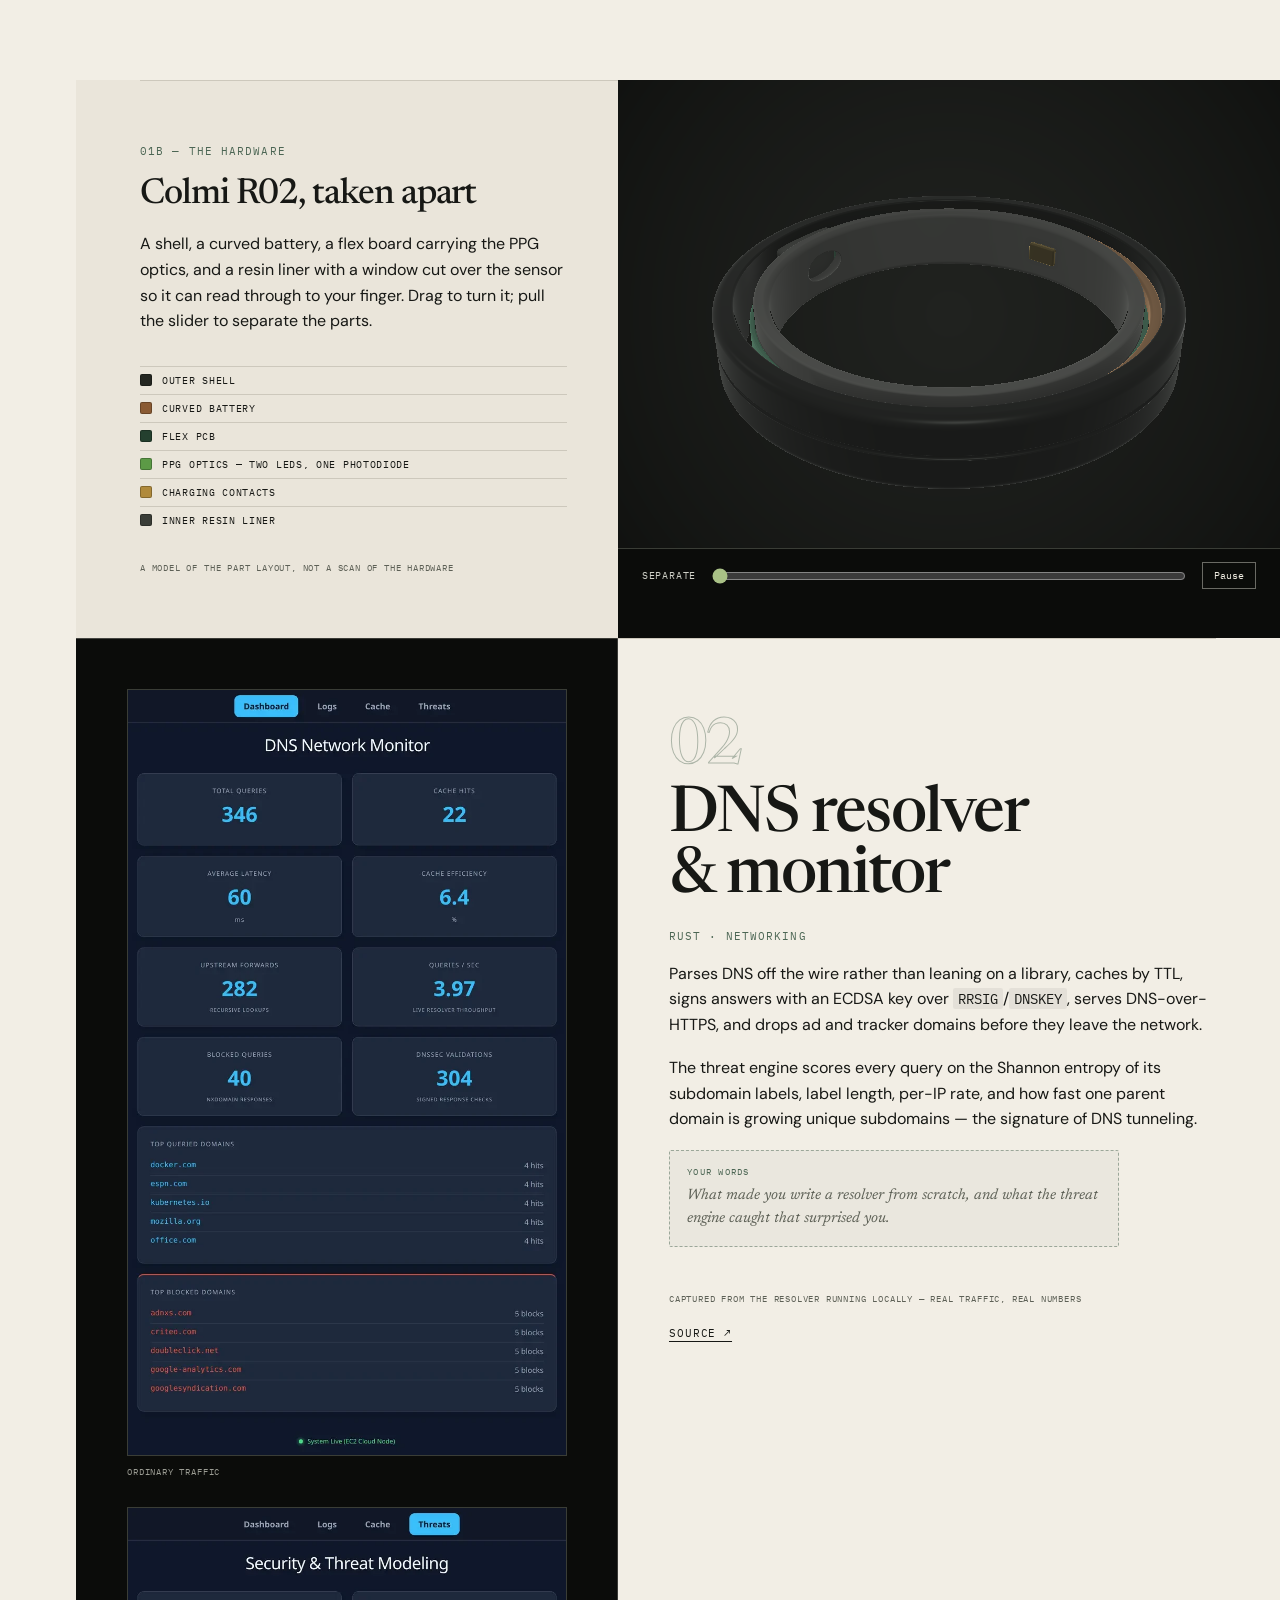
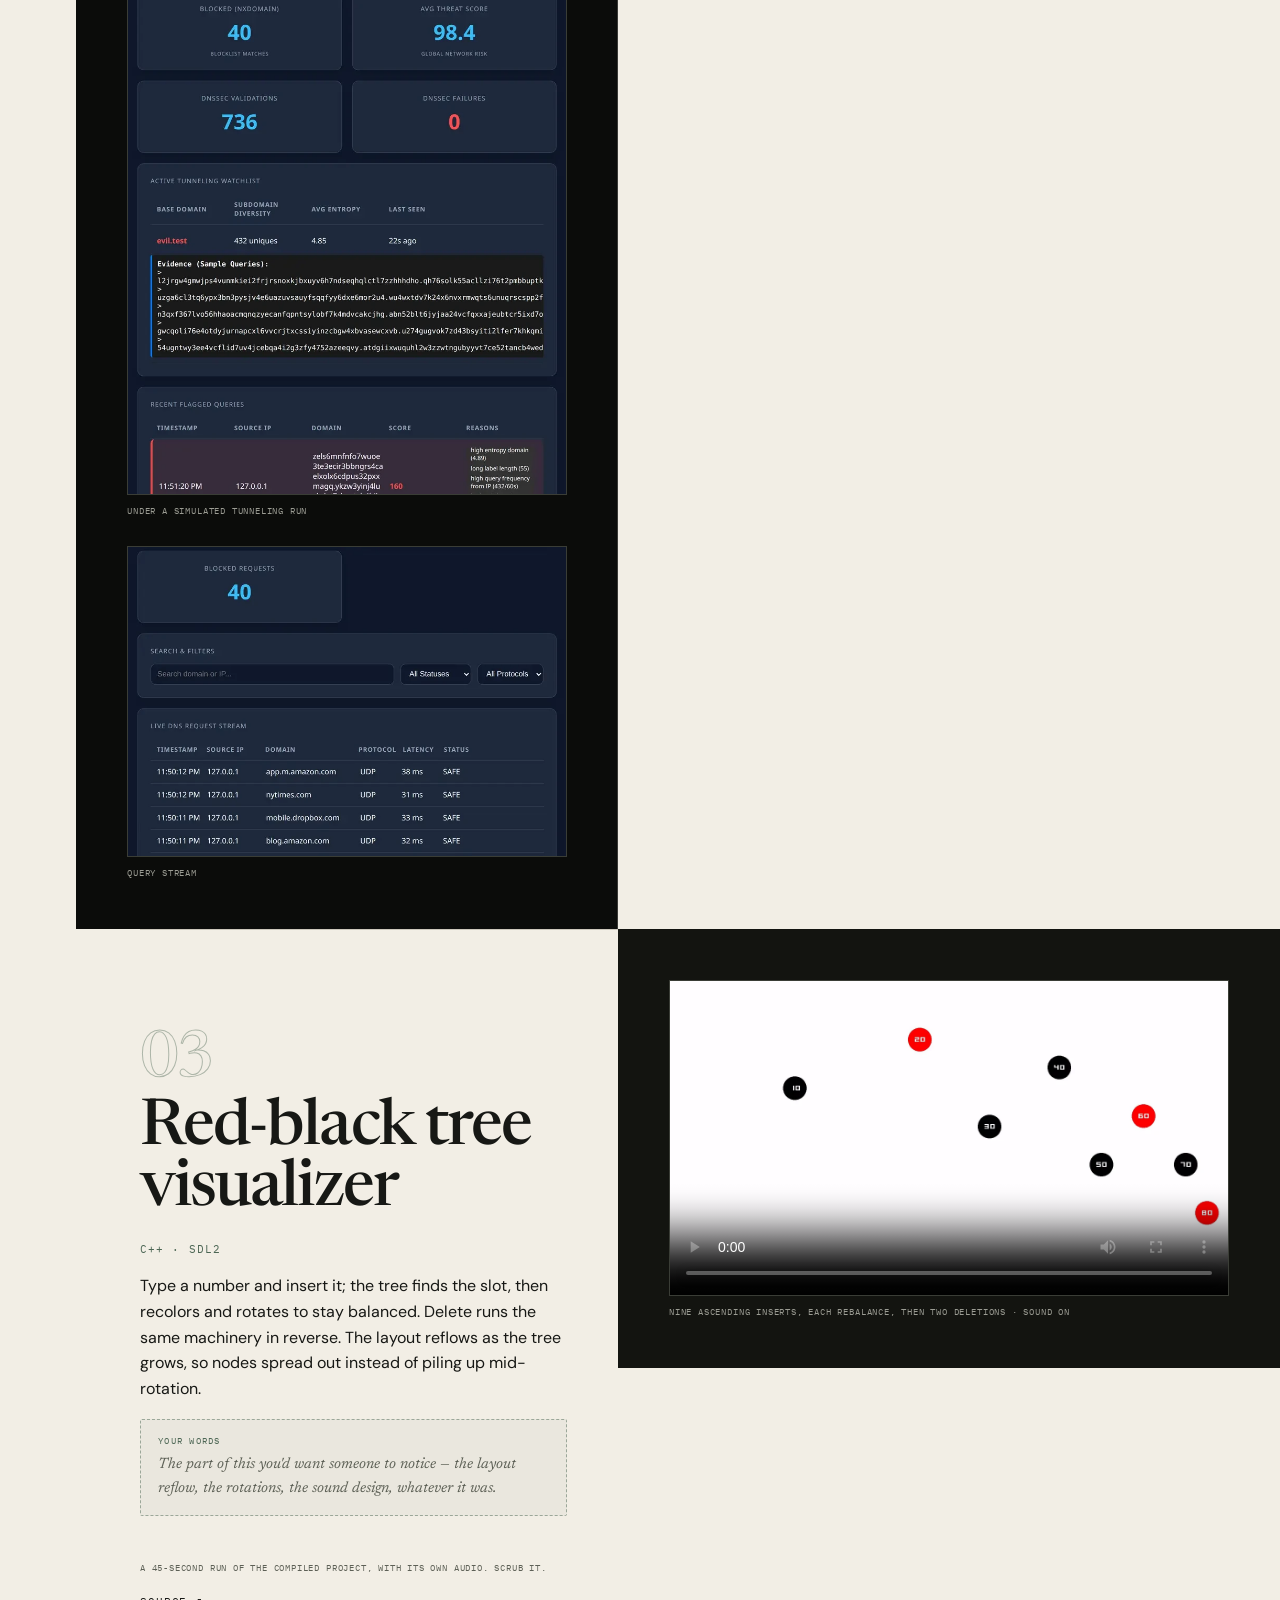
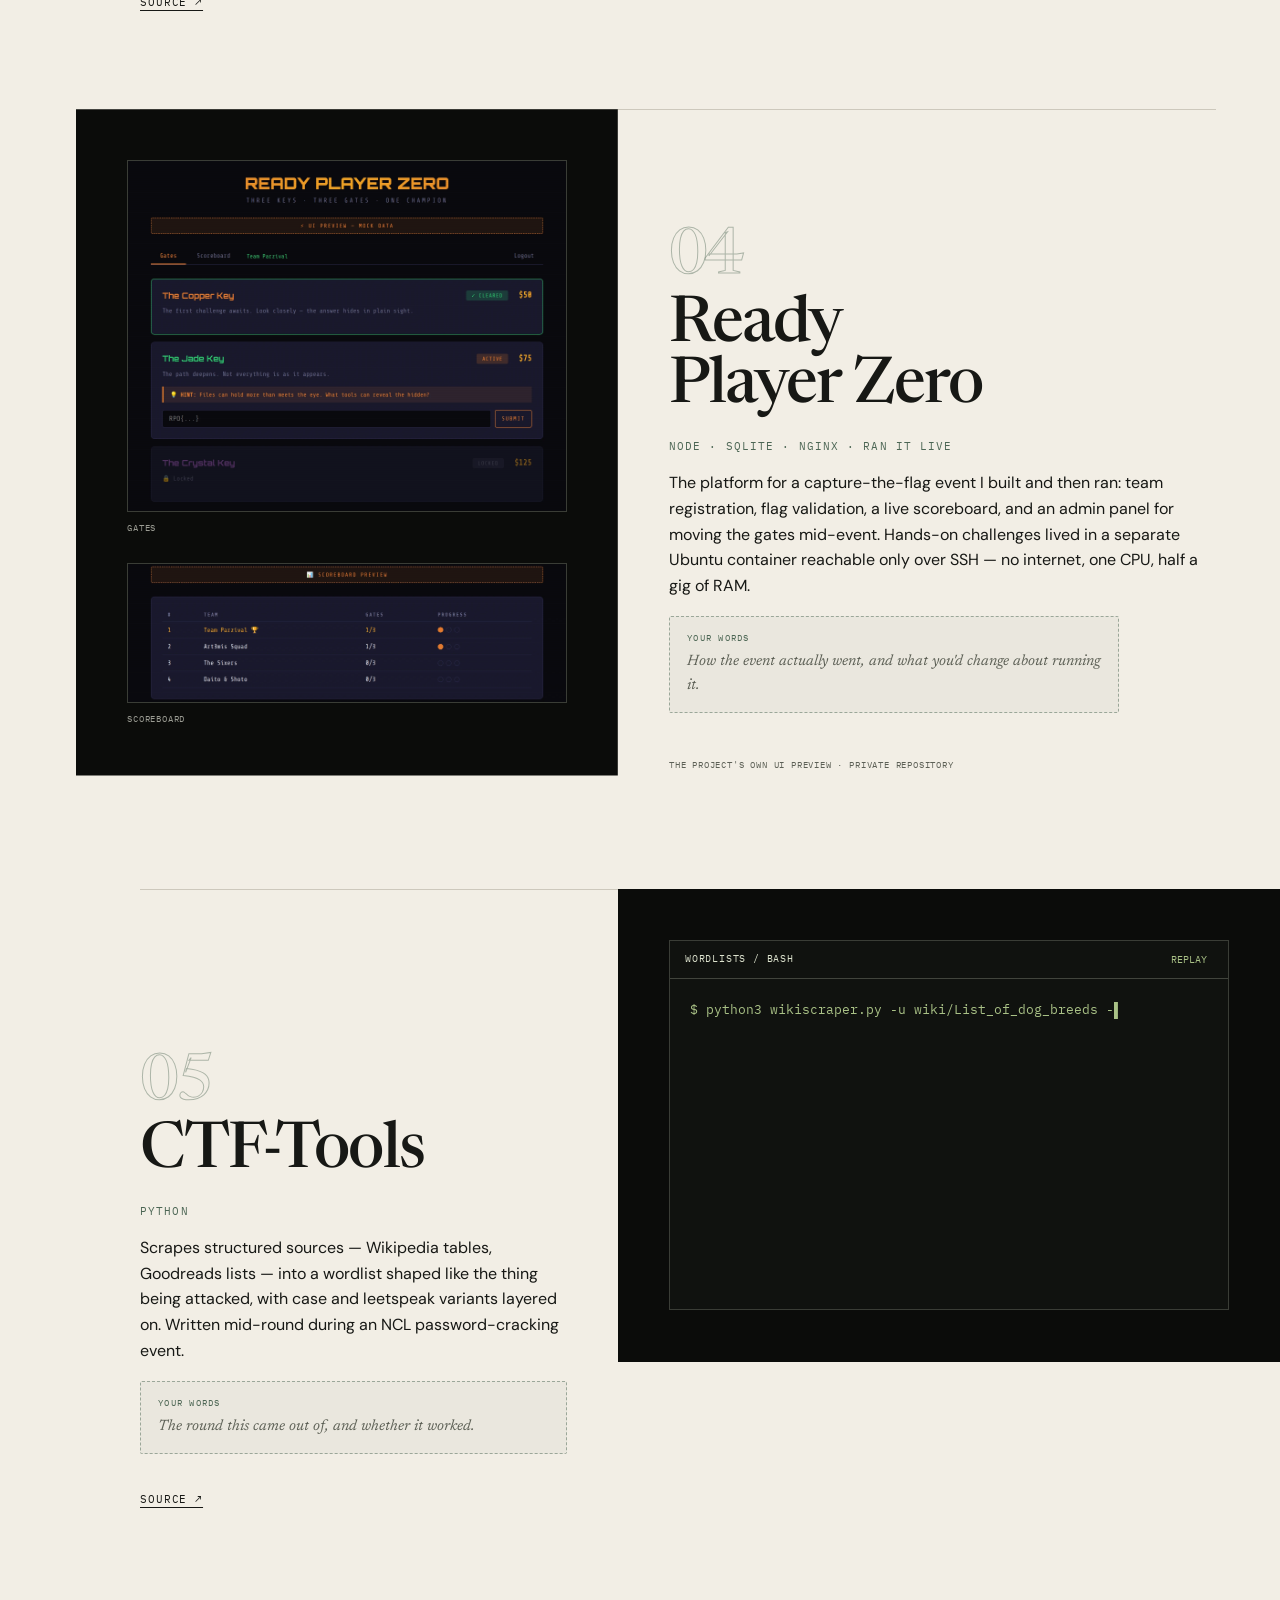
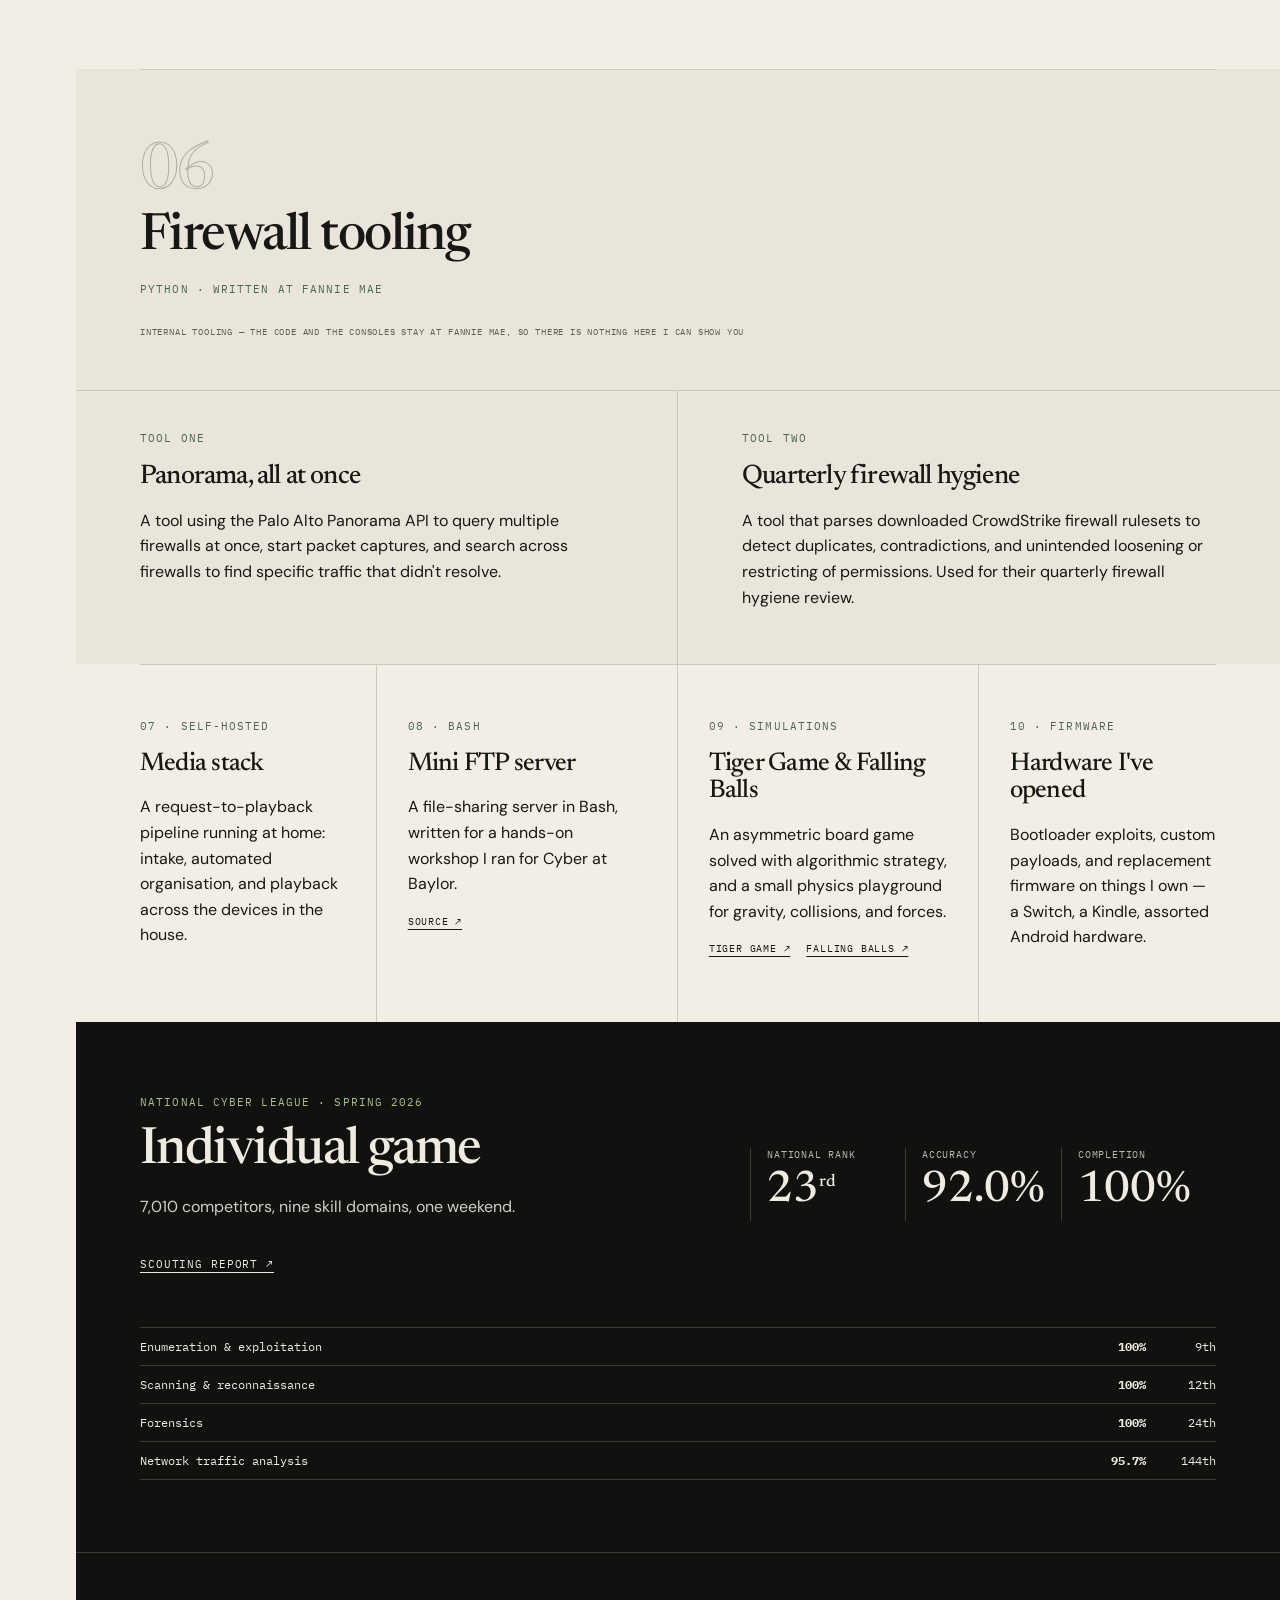
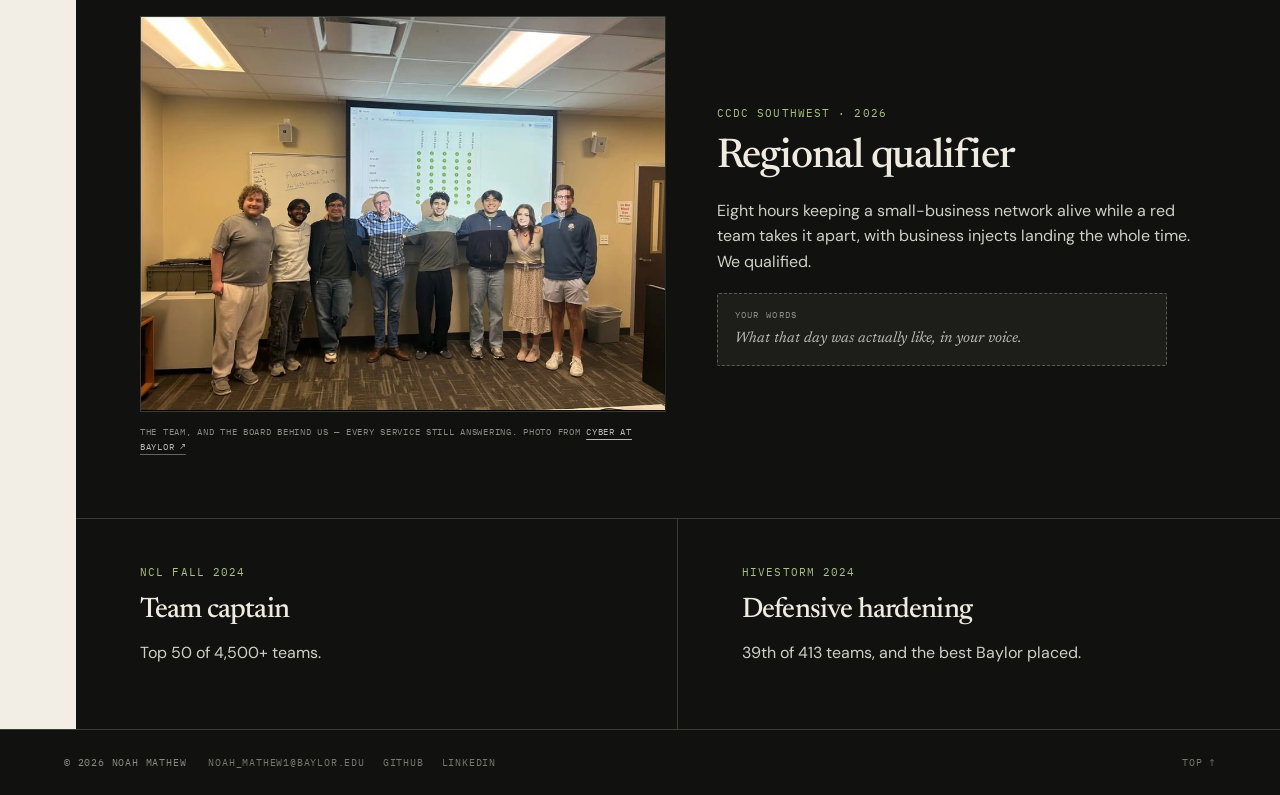
==== commit f5a477d9: "Wire the deck to the playlist The Spotify deck now points at the playlist Noah picked. The iframe AP" ====
--- a/index.html
+++ b/index.html
@@ -85,9 +85,8 @@
           <div class="deck-player" id="deck-player" hidden></div>
 
           <p class="draft deck-draft" data-slot="music">
-            <span class="draft-tag">waiting on you</span>
-            The record is silent until you pick what plays — send me a Spotify
-            playlist link and the deck becomes a real player.
+            <span class="draft-tag">your words</span>
+            What this playlist is to you, and why it's the thing playing here.
           </p>
         </div>
       </div>
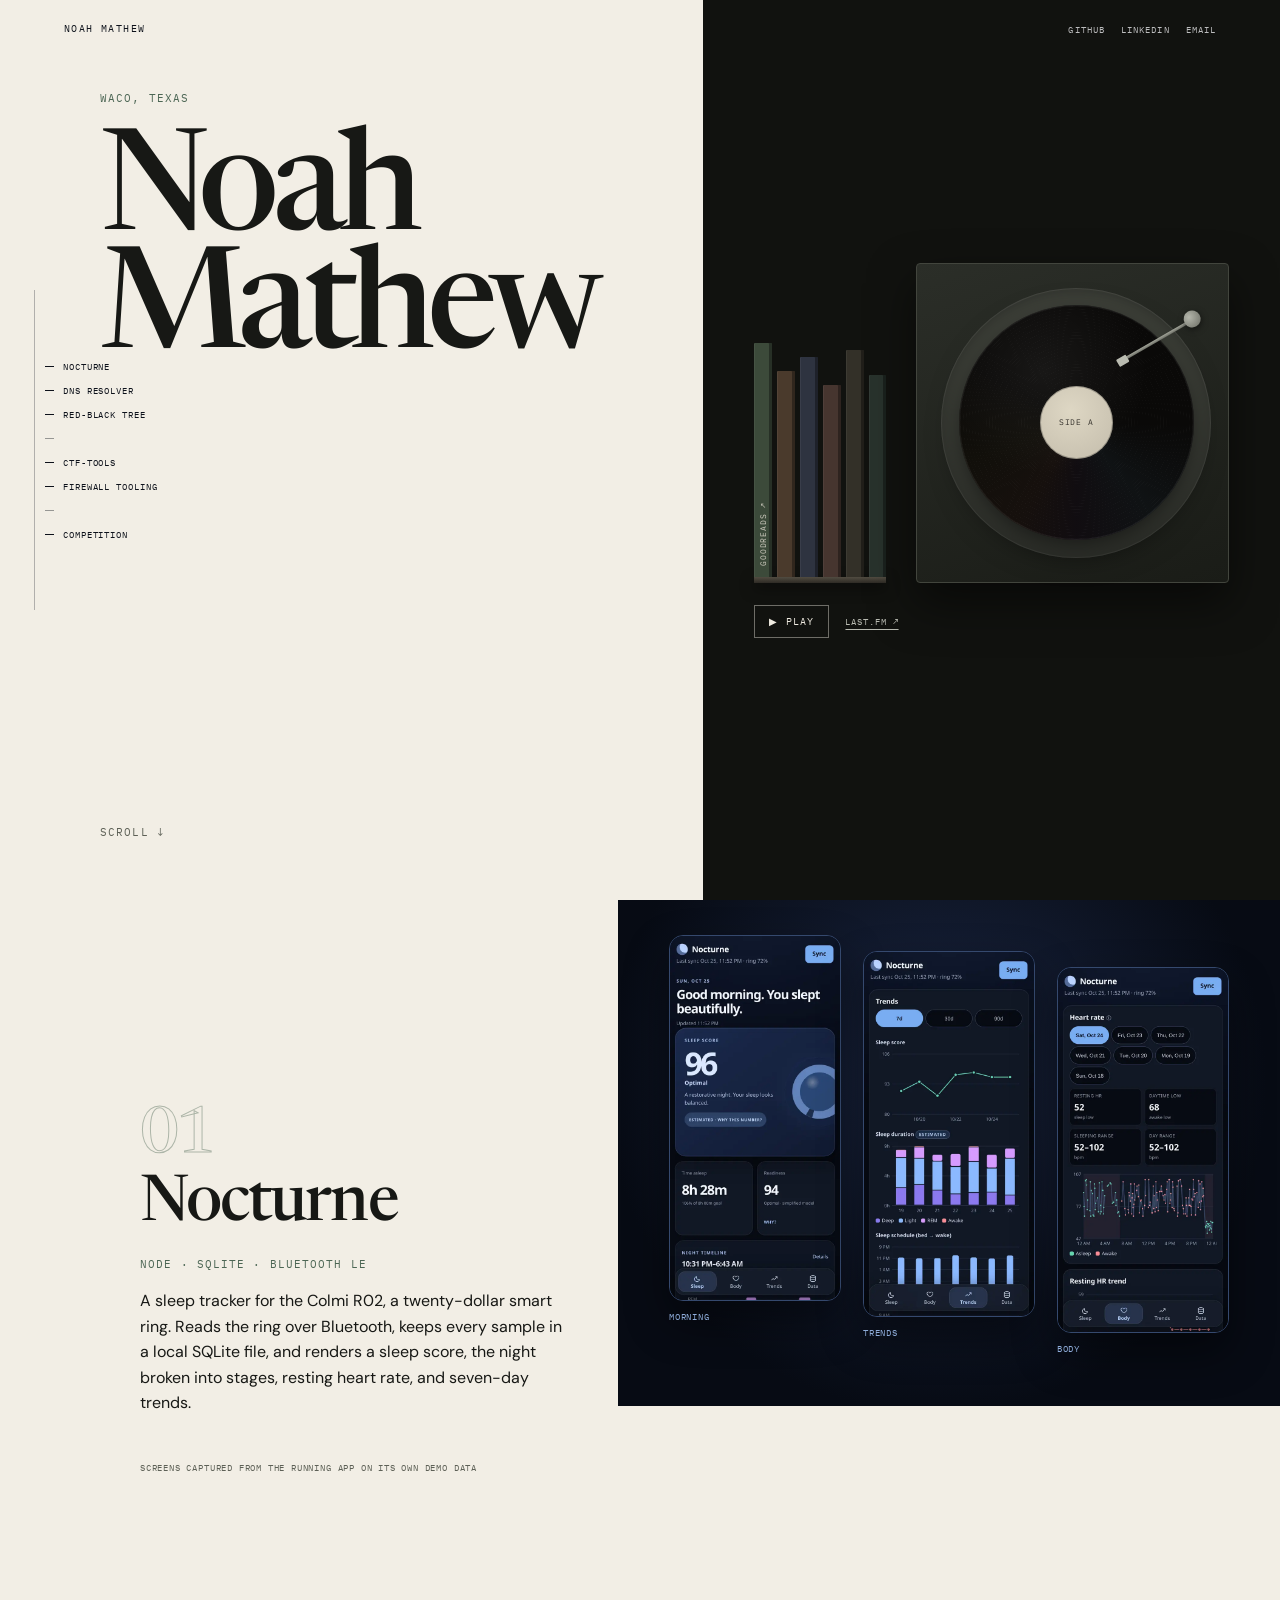
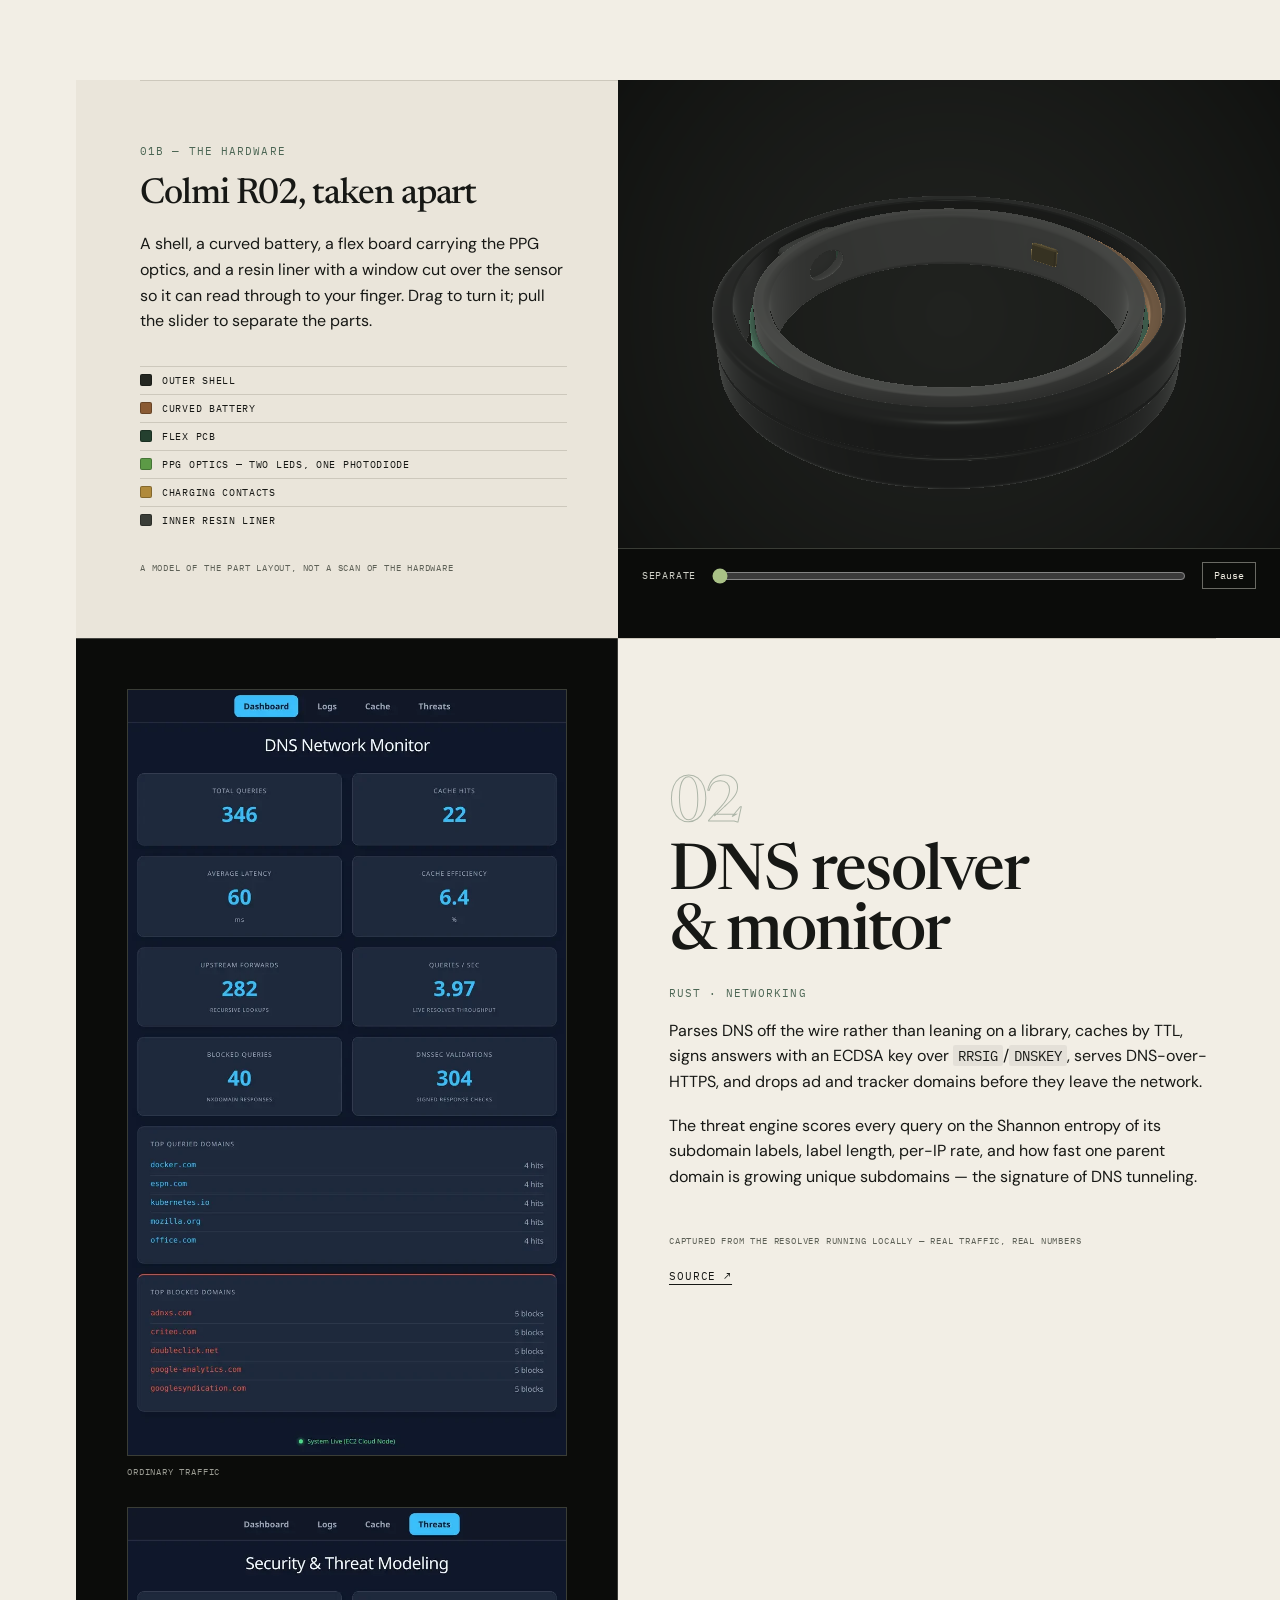
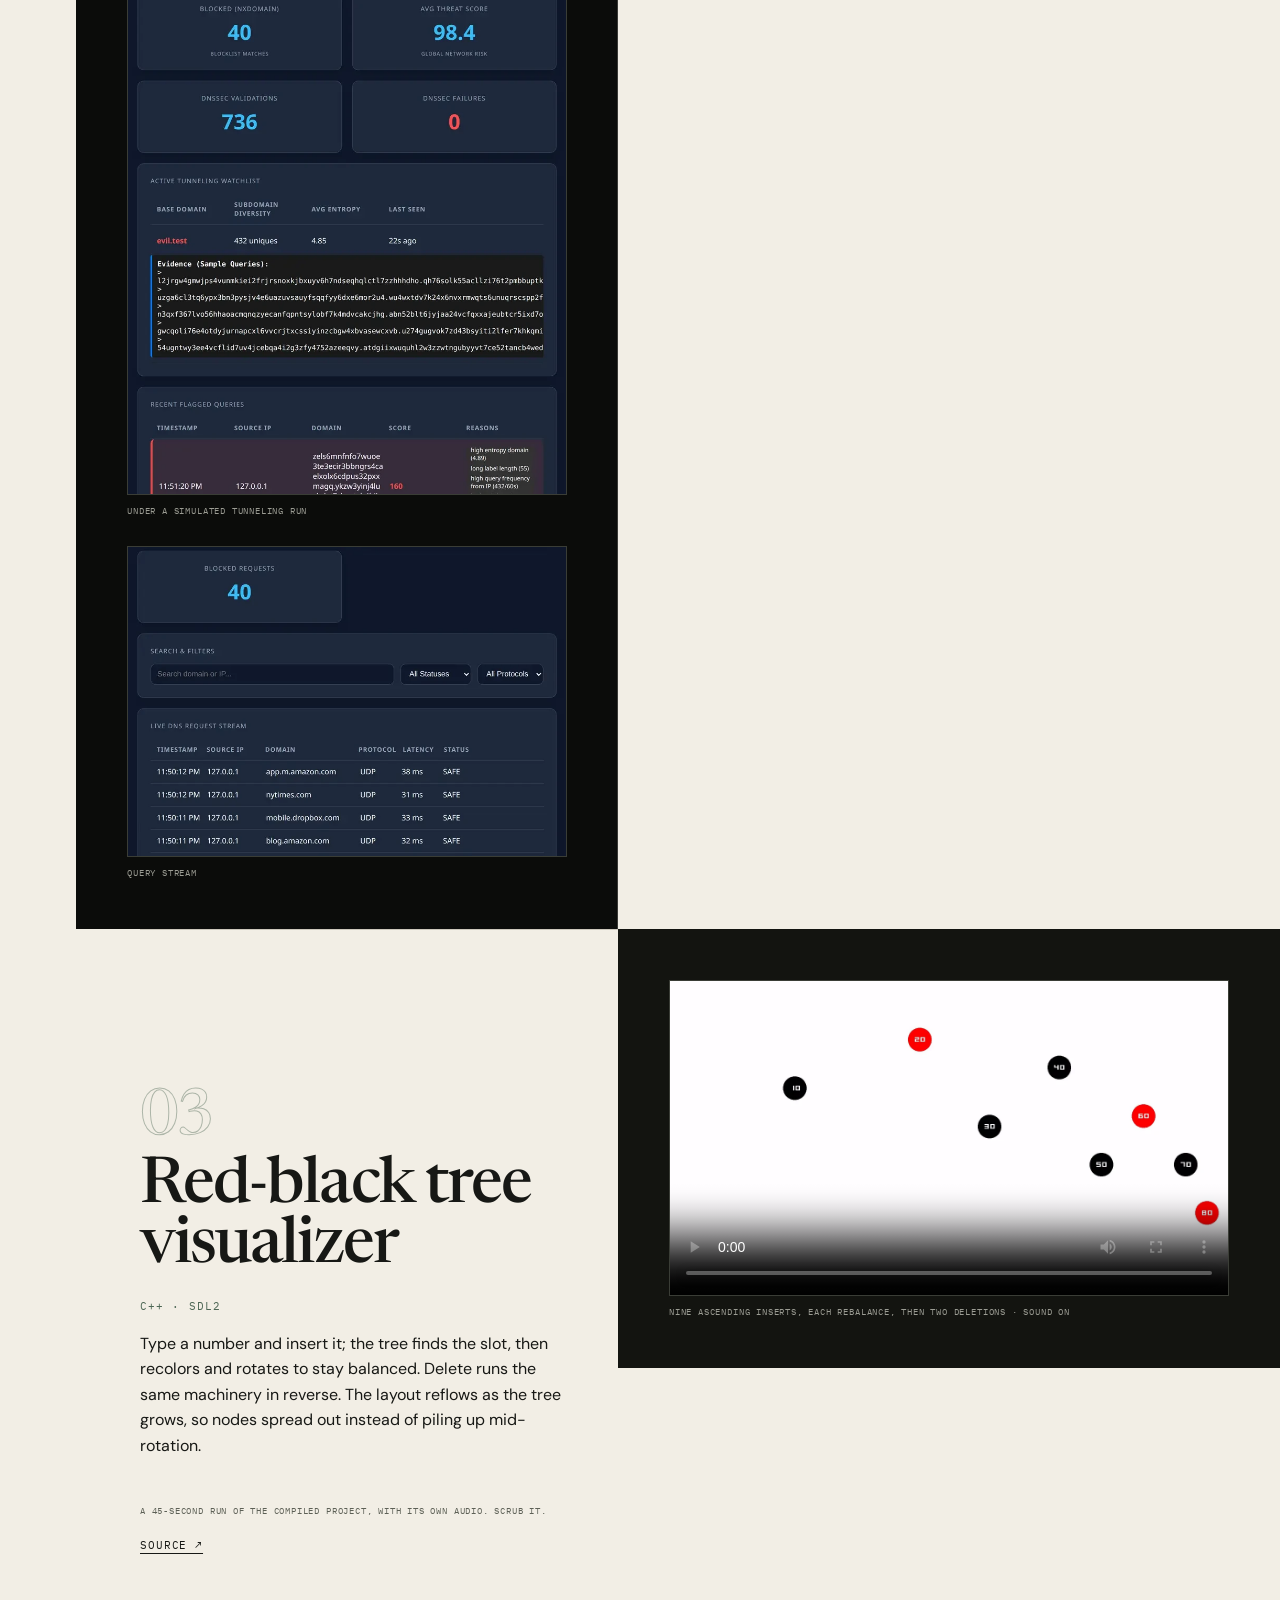
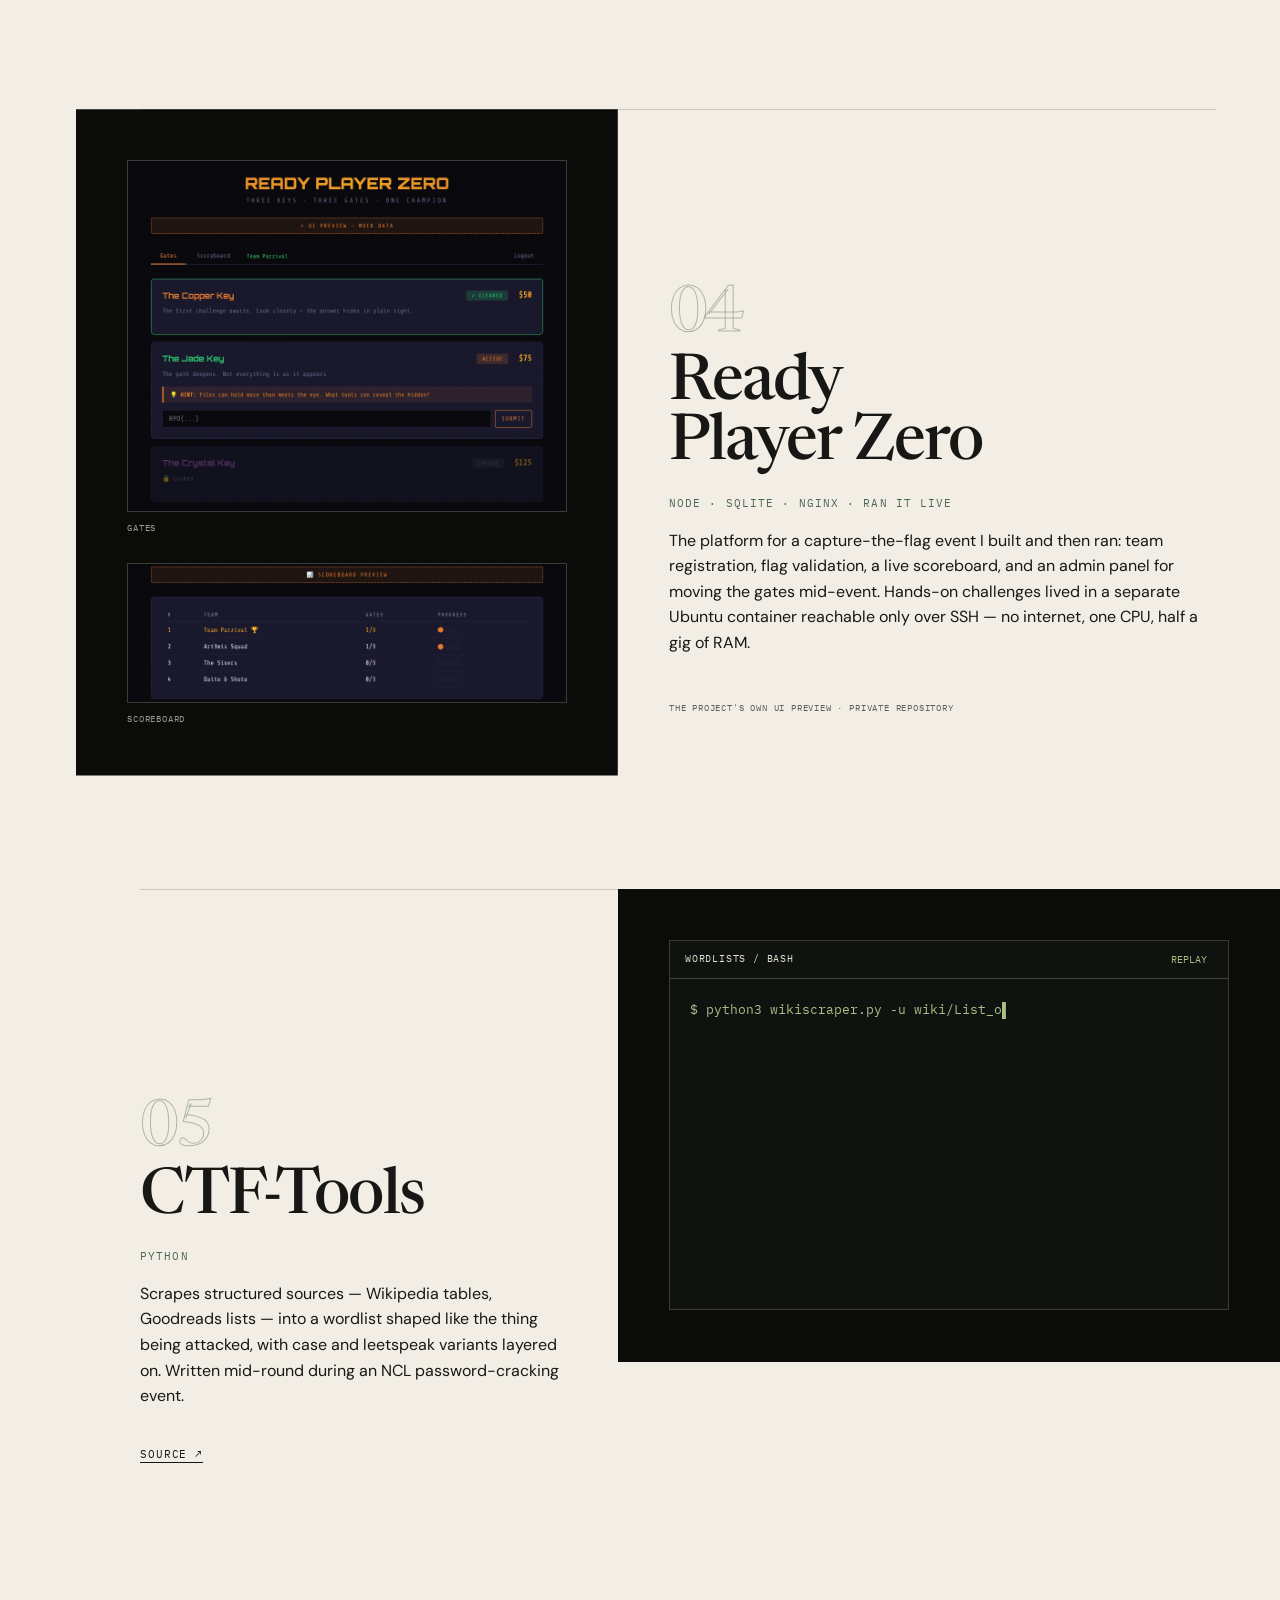
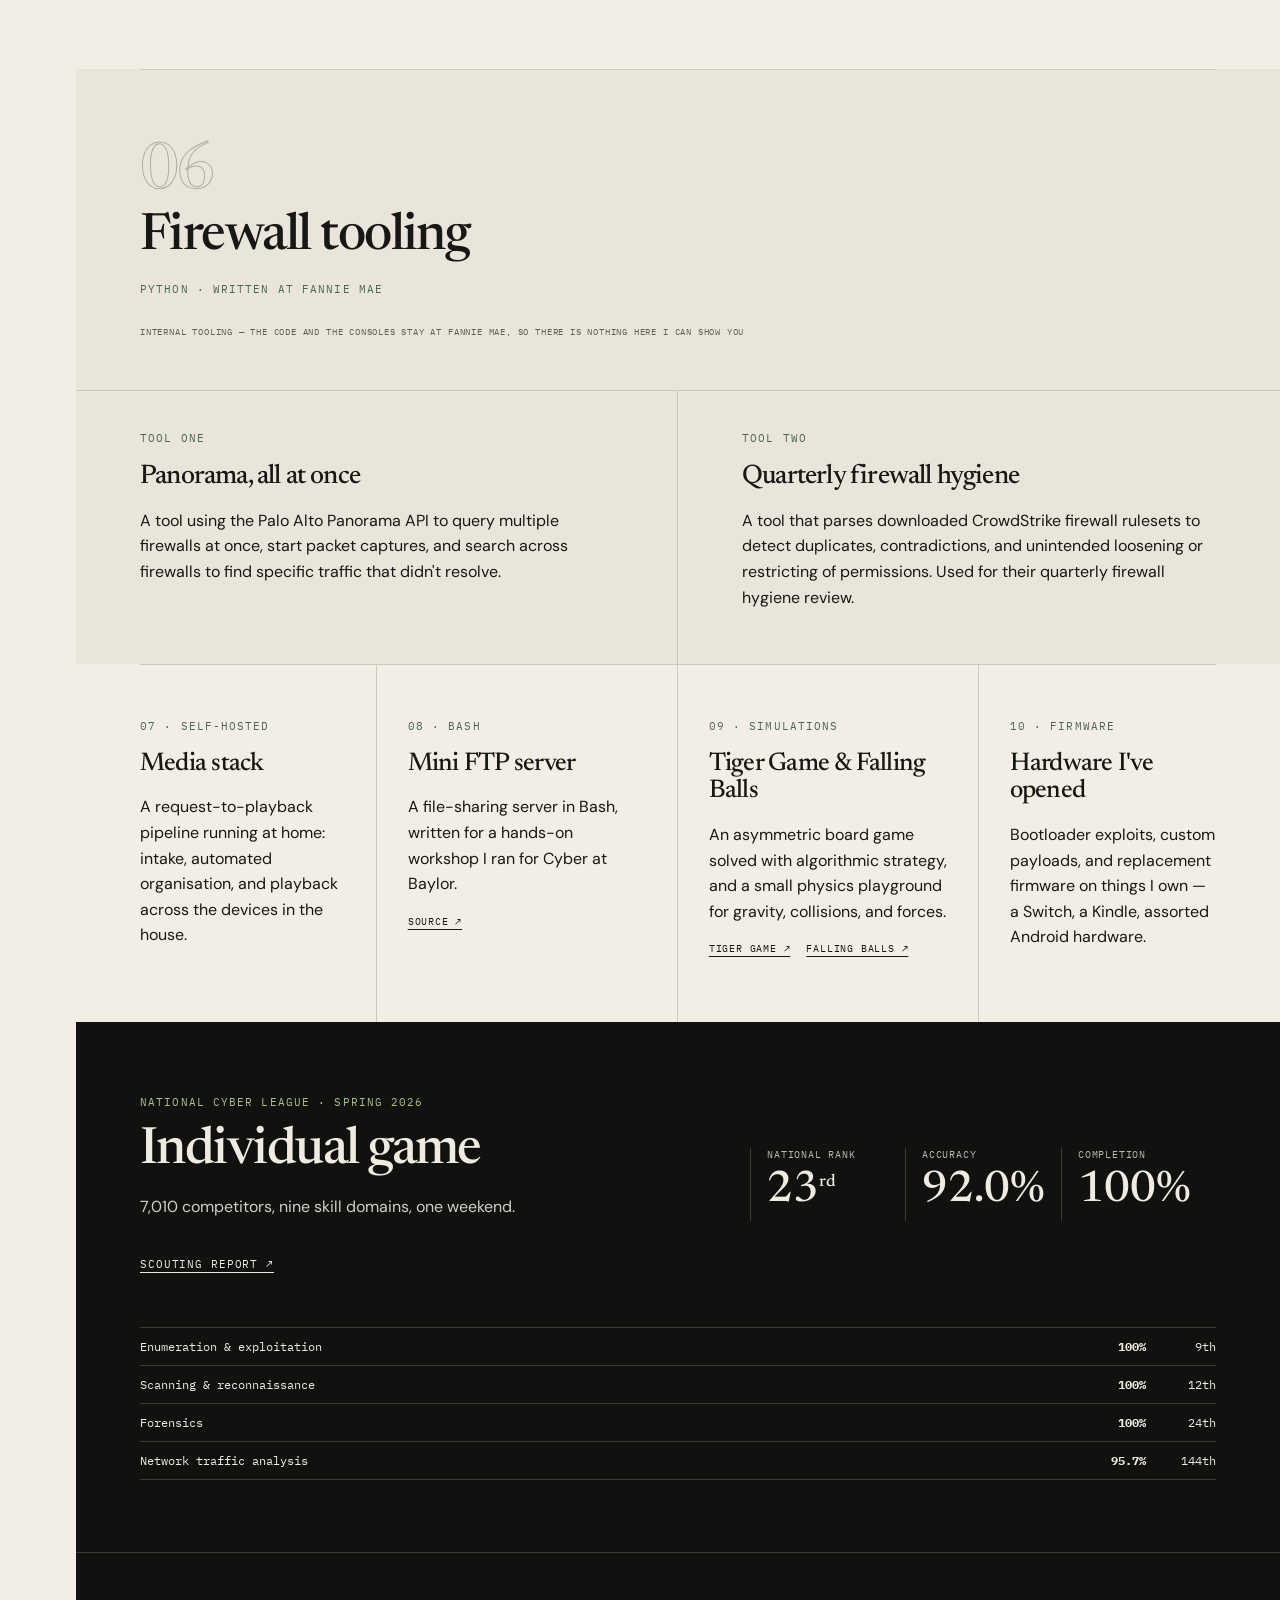
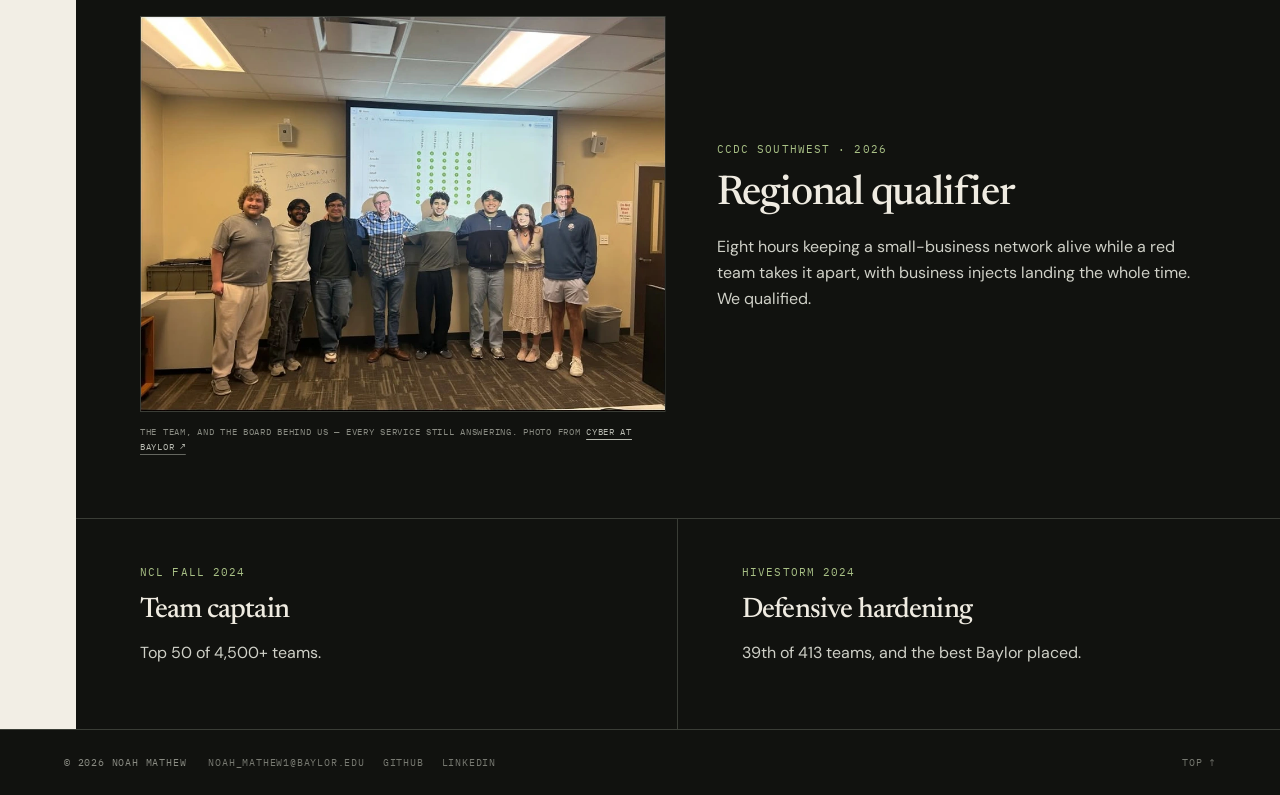
==== commit 5602dfb7: "Let the empty copy slots be actually empty Noah would rather the page say nothing than say it in my " ====
--- a/index.html
+++ b/index.html
@@ -42,11 +42,8 @@
       <div class="open-copy">
         <p class="meta">Waco, Texas</p>
         <h1>Noah<br>Mathew</h1>
-        <p class="draft lede" data-slot="hero">
-          <span class="draft-tag">your line</span>
-          One or two sentences in your own voice about what this page is. Mine kept
-          sounding like a cover letter, so I pulled it — send me yours and it goes here.
-        </p>
+        <!-- slot: hero — a line or two in Noah's voice about what this page is.
+             Drops in as <p class="lede">…</p> right here. -->
         <p class="meta scroll-hint">Scroll <i aria-hidden="true">↓</i></p>
       </div>
 
@@ -84,10 +81,8 @@
           <!-- the Spotify player mounts here once a playlist is set in main.js -->
           <div class="deck-player" id="deck-player" hidden></div>
 
-          <p class="draft deck-draft" data-slot="music">
-            <span class="draft-tag">your words</span>
-            What this playlist is to you, and why it's the thing playing here.
-          </p>
+          <!-- slot: music — what this playlist is to him, and why it's the thing playing
+               here. Drops in as <p class="deck-note">…</p> right here. -->
         </div>
       </div>
     </section>
@@ -104,10 +99,8 @@
           <p class="spec">A sleep tracker for the Colmi R02, a twenty-dollar smart ring. Reads the
             ring over Bluetooth, keeps every sample in a local SQLite file, and renders a sleep
             score, the night broken into stages, resting heart rate, and seven-day trends.</p>
-          <p class="draft" data-slot="nocturne">
-            <span class="draft-tag">your words</span>
-            Why you built it instead of using the stock app, and what you actually check in the morning.
-          </p>
+          <!-- slot: nocturne — why he built it instead of using the stock app, and what he
+               actually checks in the morning. Drops in as <p class="voice">…</p> right here. -->
           <p class="note">Screens captured from the running app on its own demo data</p>
         </div>
 
@@ -161,10 +154,8 @@
           <p class="spec">The threat engine scores every query on the Shannon entropy of its
             subdomain labels, label length, per-IP rate, and how fast one parent domain is growing
             unique subdomains — the signature of DNS tunneling.</p>
-          <p class="draft" data-slot="resolver">
-            <span class="draft-tag">your words</span>
-            What made you write a resolver from scratch, and what the threat engine caught that surprised you.
-          </p>
+          <!-- slot: resolver — what made him write a resolver from scratch, and what the threat
+               engine caught that surprised him. Drops in as <p class="voice">…</p> right here. -->
           <p class="note">Captured from the resolver running locally — real traffic, real numbers</p>
           <a class="link" href="https://github.com/Dysous/Rust-DNS-Resolver" target="_blank" rel="noopener">Source ↗</a>
         </div>
@@ -185,10 +176,8 @@
           <p class="spec">Type a number and insert it; the tree finds the slot, then recolors and
             rotates to stay balanced. Delete runs the same machinery in reverse. The layout reflows
             as the tree grows, so nodes spread out instead of piling up mid-rotation.</p>
-          <p class="draft" data-slot="tree">
-            <span class="draft-tag">your words</span>
-            The part of this you'd want someone to notice — the layout reflow, the rotations, the sound design, whatever it was.
-          </p>
+          <!-- slot: tree — the part of this he'd want someone to notice: the layout reflow, the
+               rotations, the sound design. Drops in as <p class="voice">…</p> right here. -->
           <p class="note">A 45-second run of the compiled project, with its own audio. Scrub it.</p>
           <a class="link" href="https://github.com/Dysous/DataStructuresFinalProject" target="_blank" rel="noopener">Source ↗</a>
         </div>
@@ -215,10 +204,8 @@
             registration, flag validation, a live scoreboard, and an admin panel for moving the gates
             mid-event. Hands-on challenges lived in a separate Ubuntu container reachable only over
             SSH — no internet, one CPU, half a gig of RAM.</p>
-          <p class="draft" data-slot="rpz">
-            <span class="draft-tag">your words</span>
-            How the event actually went, and what you'd change about running it.
-          </p>
+          <!-- slot: rpz — how the event actually went, and what he'd change about running it.
+               Drops in as <p class="voice">…</p> right here. -->
           <p class="note">The project's own UI preview · private repository</p>
         </div>
         <div class="work-visual stack-visual">
@@ -236,10 +223,8 @@
           <p class="spec">Scrapes structured sources — Wikipedia tables, Goodreads lists — into a
             wordlist shaped like the thing being attacked, with case and leetspeak variants layered on.
             Written mid-round during an NCL password-cracking event.</p>
-          <p class="draft" data-slot="ctf-tools">
-            <span class="draft-tag">your words</span>
-            The round this came out of, and whether it worked.
-          </p>
+          <!-- slot: ctf-tools — the round this came out of, and whether it worked.
+               Drops in as <p class="voice">…</p> right here. -->
           <a class="link" href="https://github.com/Dysous/CTF-Tools" target="_blank" rel="noopener">Source ↗</a>
         </div>
         <div class="work-visual">
@@ -339,10 +324,8 @@
             <h2>Regional qualifier</h2>
             <p class="spec">Eight hours keeping a small-business network alive while a red team takes
               it apart, with business injects landing the whole time. We qualified.</p>
-            <p class="draft" data-slot="ccdc">
-              <span class="draft-tag">your words</span>
-              What that day was actually like, in your voice.
-            </p>
+            <!-- slot: ccdc — what that day was actually like, in his voice.
+                 Drops in as <p class="voice">…</p> right here. -->
           </div>
         </article>
 
--- a/assets/css/style.css
+++ b/assets/css/style.css
@@ -163,19 +163,20 @@
 .deck-player[hidden]{display:none}
 .deck-player iframe{display:block;width:100%;border:0;border-radius:10px;
   box-shadow:0 10px 26px rgba(0,0,0,.45)}
-.has-player .deck-draft{display:none}
-
-/* ——— draft copy ————————————————————————————————————————————
-   Deliberate placeholders. Noah would rather read his own words here
-   than mine, so these stay marked until he sends them. */
-.draft{position:relative;margin:0 0 18px;max-width:50ch;padding:15px 17px;
-  border:1px dashed rgba(76,102,84,.5);border-radius:2px;background:rgba(76,102,84,.045);
-  color:var(--ink-soft);font:italic 15px/1.55 var(--serif)}
-.draft-tag{display:block;margin-bottom:7px;font:9px var(--mono);letter-spacing:.14em;
-  text-transform:uppercase;font-style:normal;color:var(--moss)}
-.draft.lede{font-size:clamp(16px,1.3vw,19px);max-width:34ch}
-.deck-draft{border-color:rgba(239,235,225,.3);background:rgba(239,235,225,.05);color:#b9bbb2;margin:0}
-.deck-draft .draft-tag{color:#8e9086}
+
+/* ——— Noah's voice ——————————————————————————————————————————
+   The eight copy slots sit empty on purpose — he would rather the page
+   say nothing than say it in my words. Each one is an HTML comment in
+   index.html marked `slot: <name>`; his line lands there as .voice and
+   needs no other change. Until then the page simply doesn't speak.
+   .spec stays factual; .voice is him. */
+.voice{margin:0 0 18px;max-width:50ch;padding-left:16px;
+  border-left:2px solid rgba(76,102,84,.34);
+  font:clamp(15px,1.2vw,17px)/1.62 var(--serif);color:var(--ink)}
+.ccdc .voice{border-left-color:rgba(239,235,225,.28);color:#d6d8cf}
+.deck-note{margin:14px 0 0;max-width:42ch;padding-left:14px;
+  border-left:2px solid rgba(239,235,225,.28);
+  font:14px/1.6 var(--serif);color:#b9bbb2}
 
 /* ——— the stream ———————————————————————————————————————————
    No section headers. Entries are separated by air and by a hairline
@@ -321,8 +322,7 @@
 .ccdc figcaption{margin-top:12px;font:9px/1.7 var(--mono);letter-spacing:.08em;text-transform:uppercase;color:#8a8c83}
 .ccdc figcaption a{color:#b9bbb2}
 .ccdc-copy h2{font:500 clamp(28px,3.2vw,46px)/1.04 var(--serif);margin:0 0 18px}
-.ccdc .draft{border-color:rgba(239,235,225,.3);background:rgba(239,235,225,.05);color:#b9bbb2;margin-bottom:0}
-.ccdc .draft-tag{color:#8e9086}
+.ccdc .voice{margin-bottom:0}
 
 .comp-grid{display:grid;grid-template-columns:repeat(2,1fr)}
 .comp-grid article{padding:clamp(40px,5vh,64px) var(--gut);border-right:1px solid var(--dark-line)}
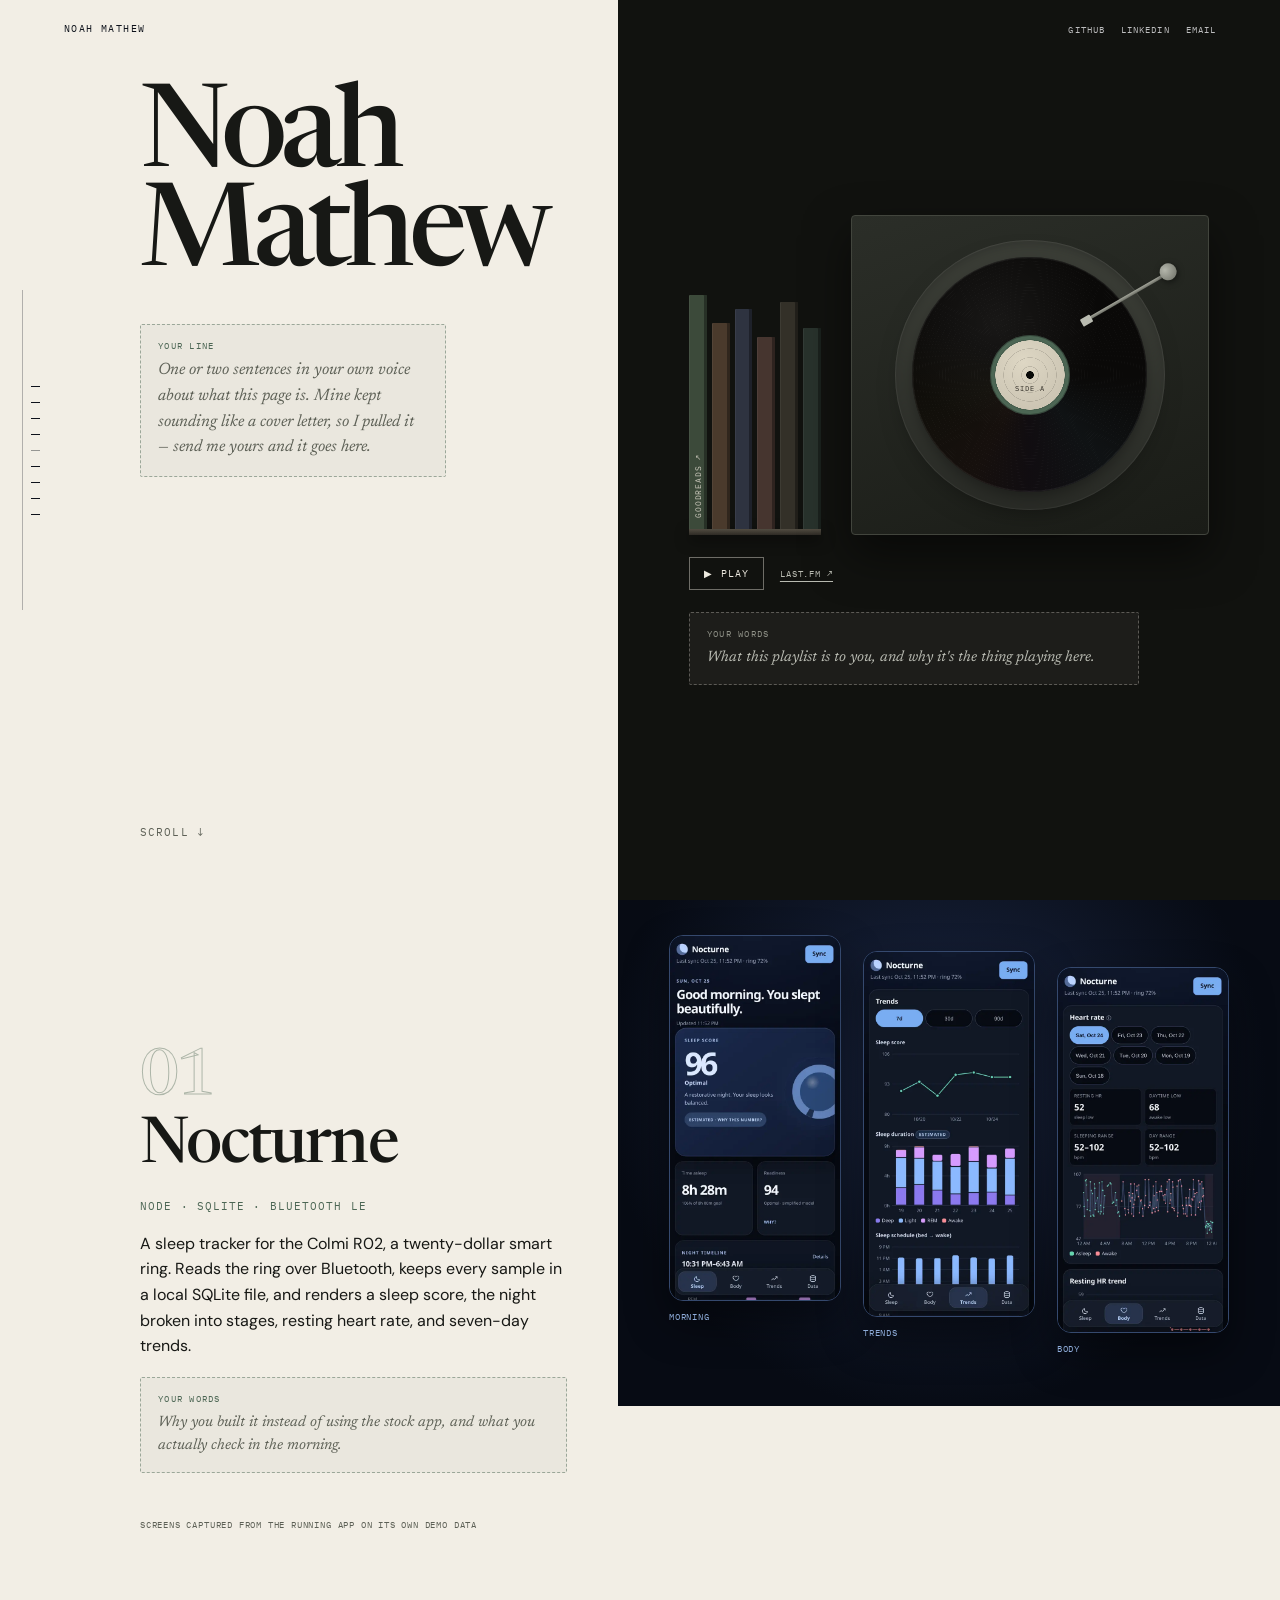
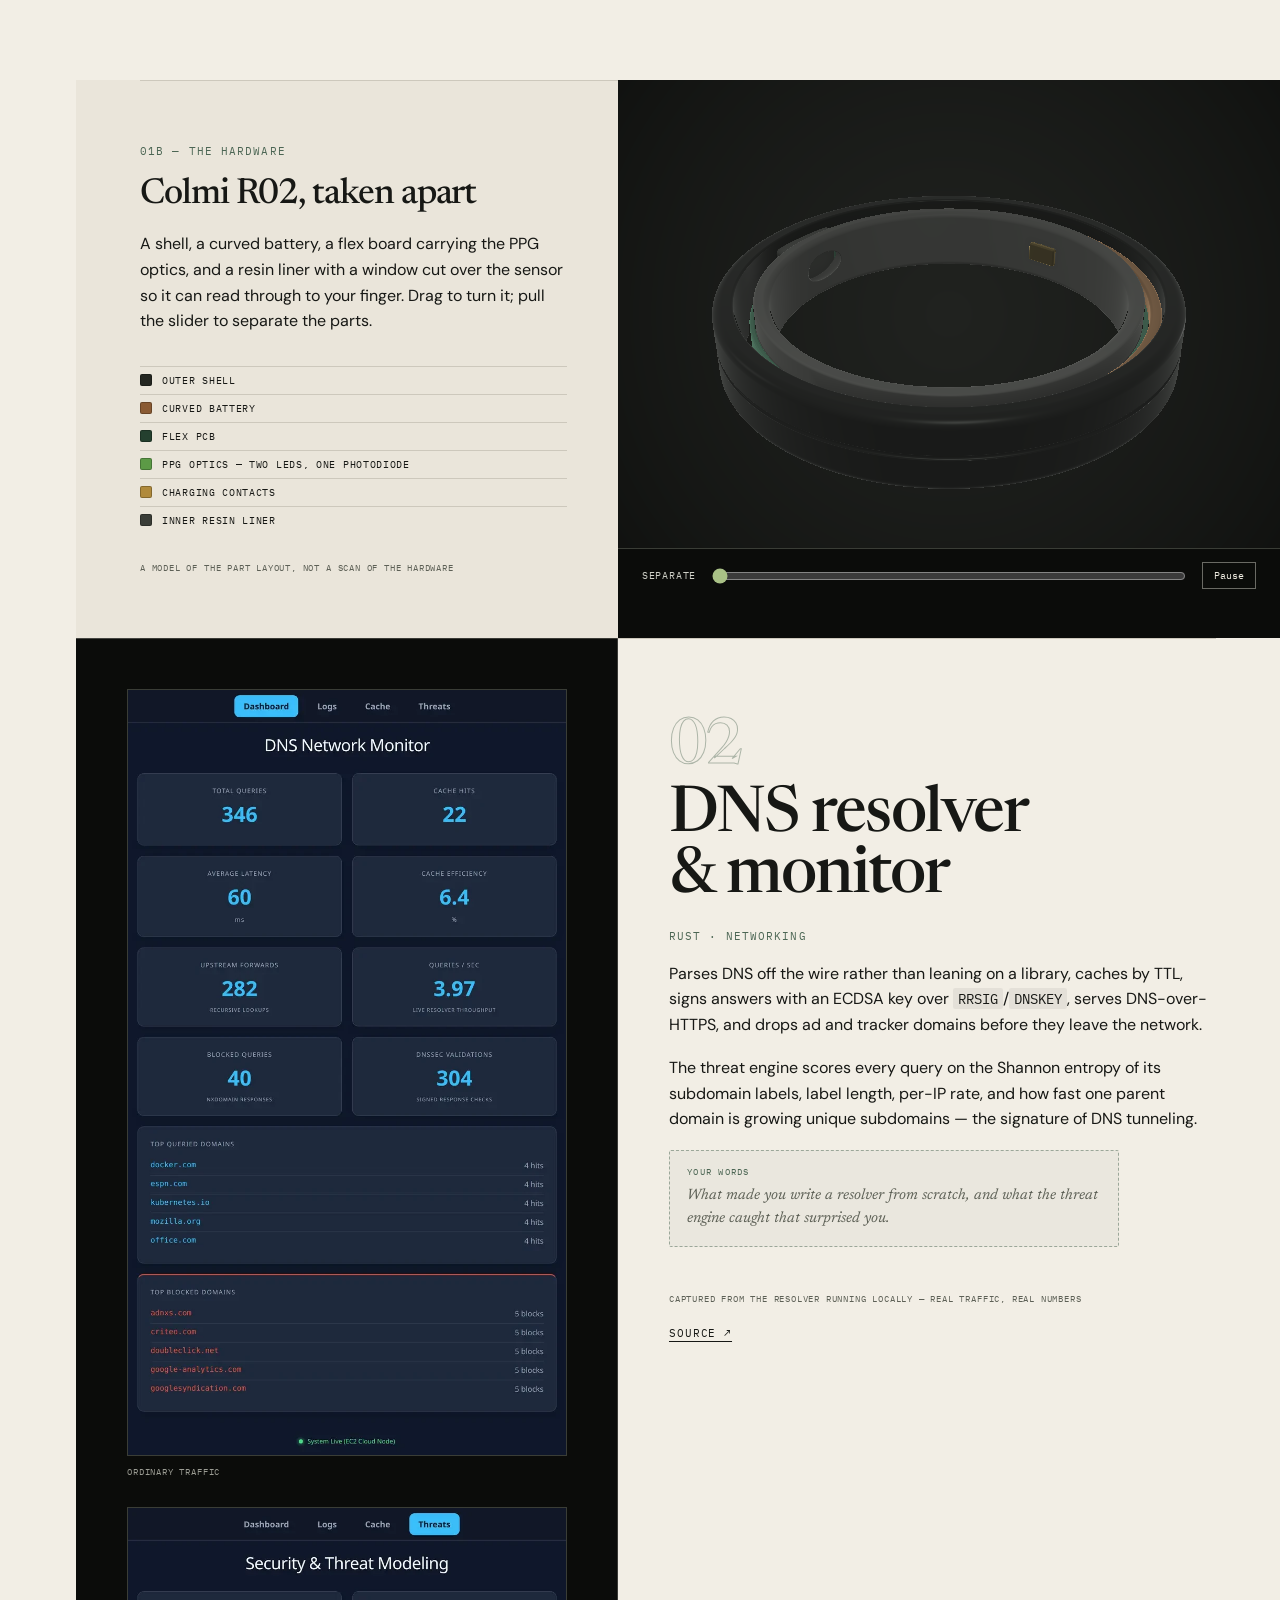
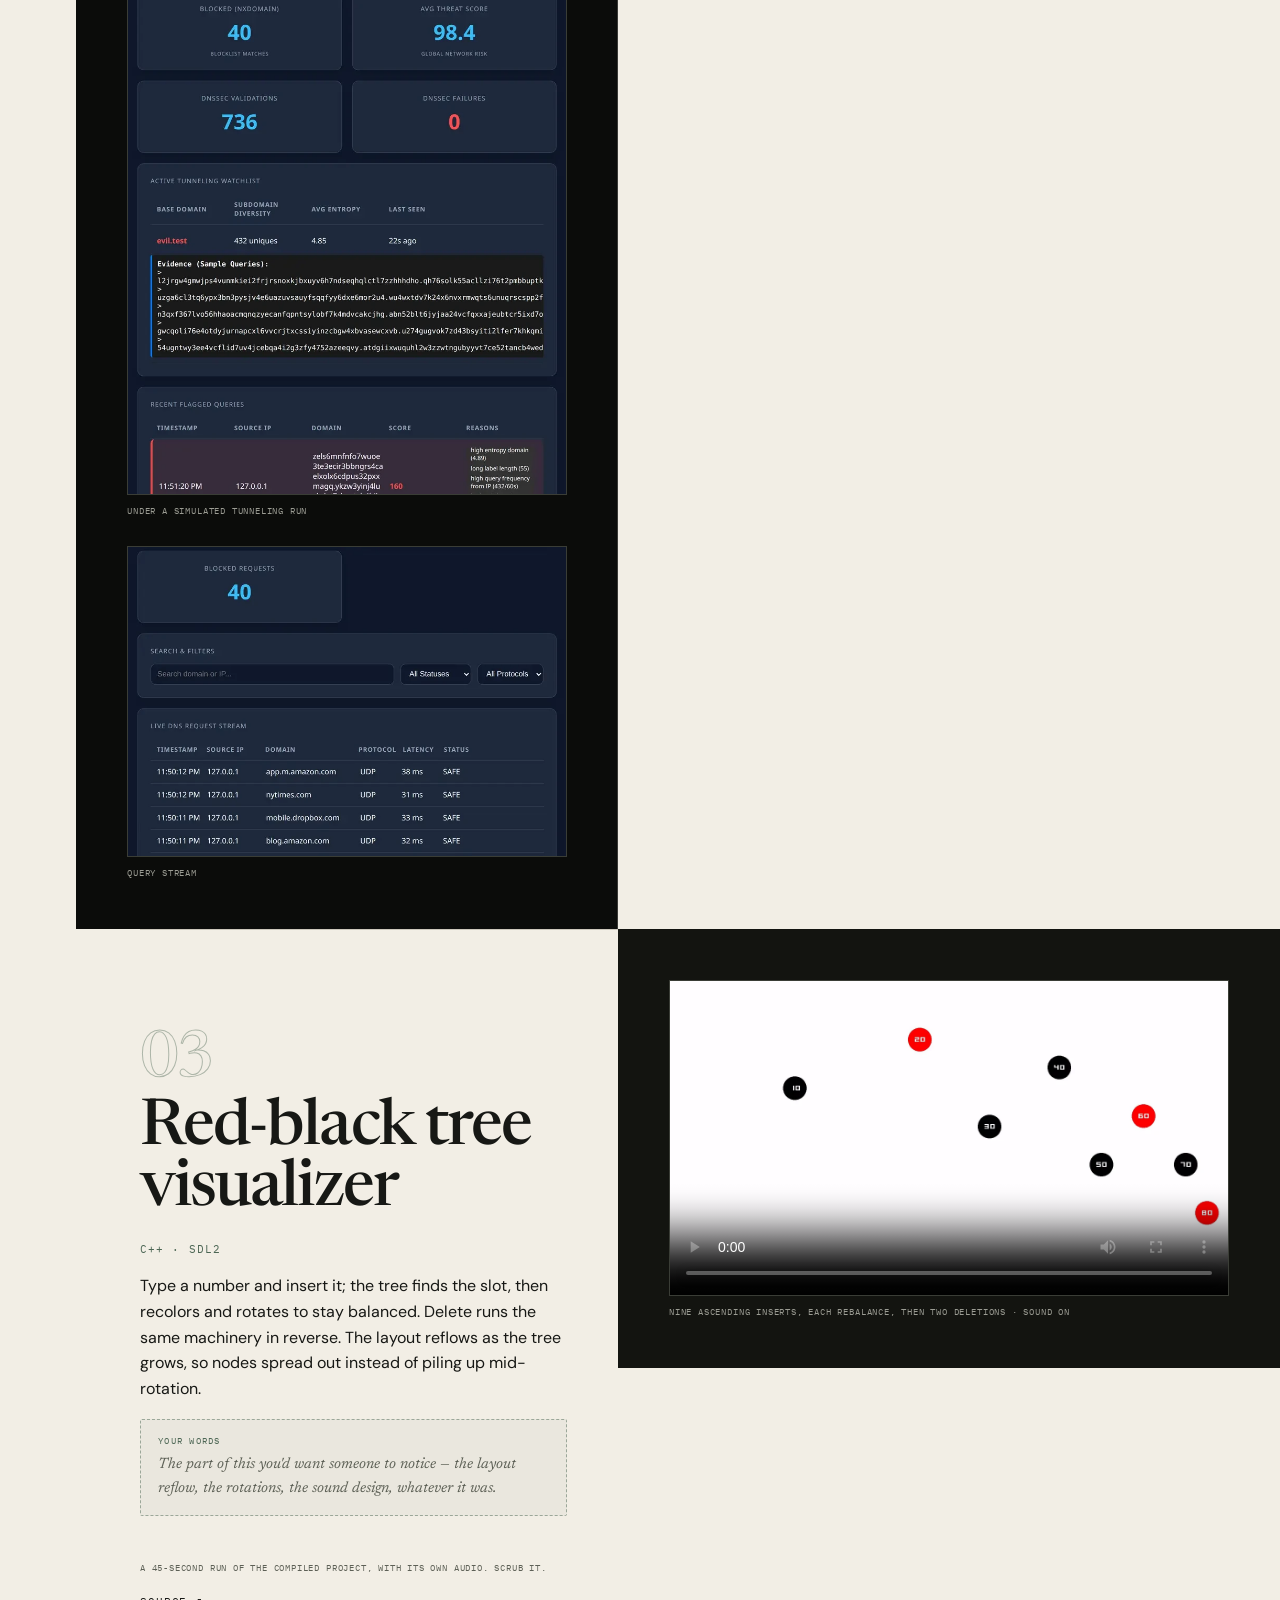
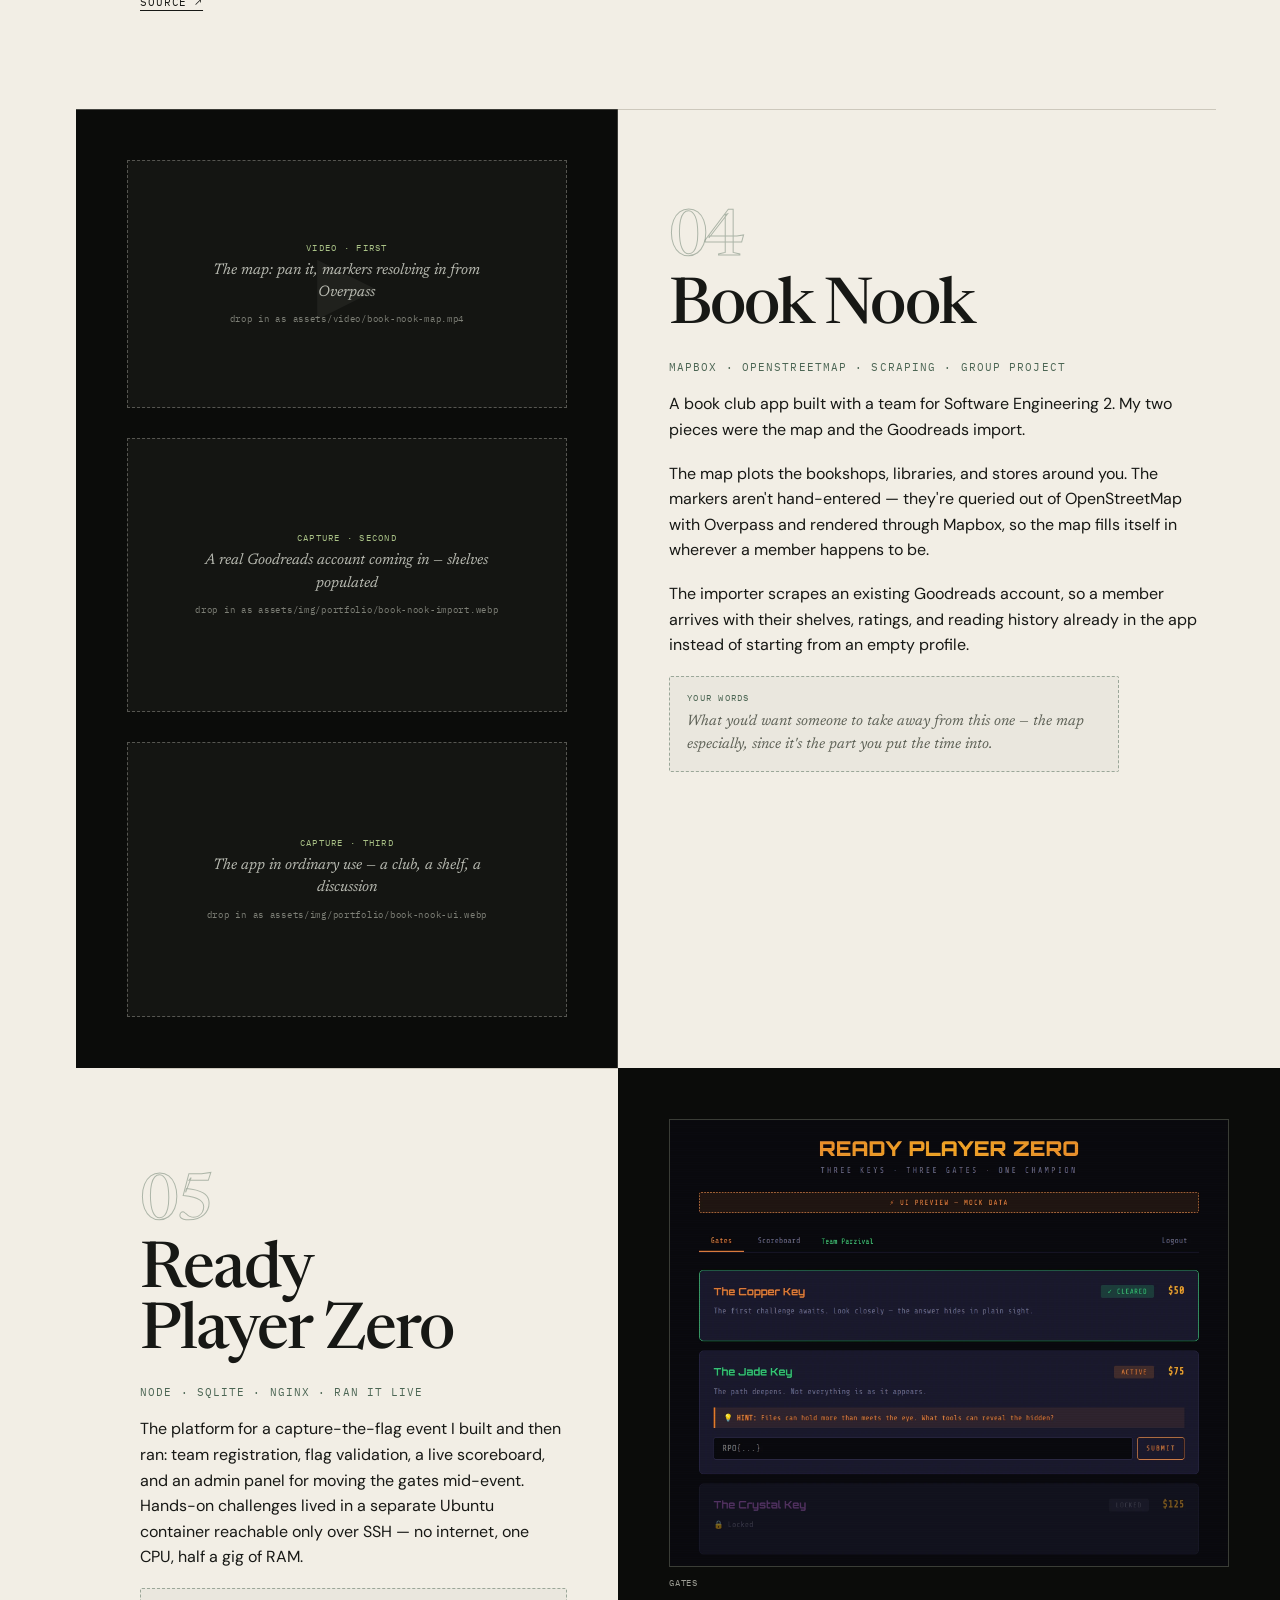
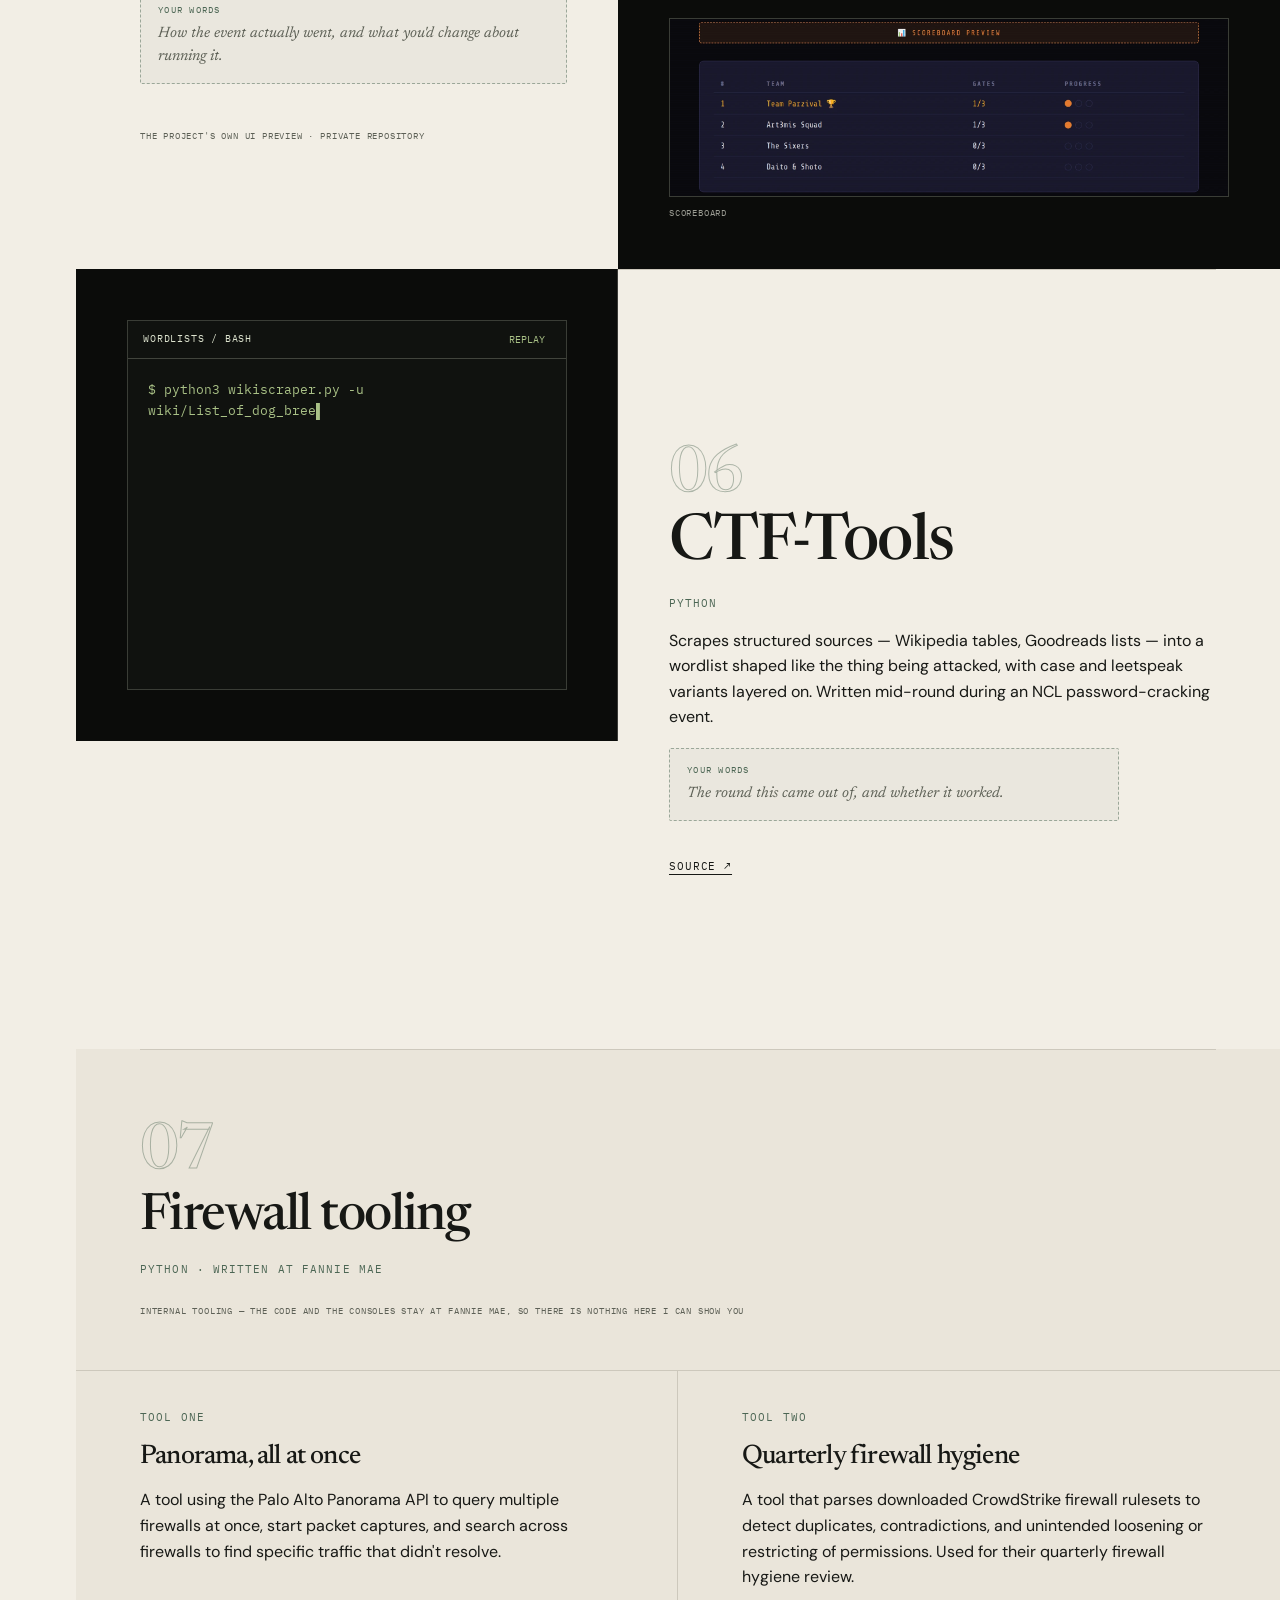
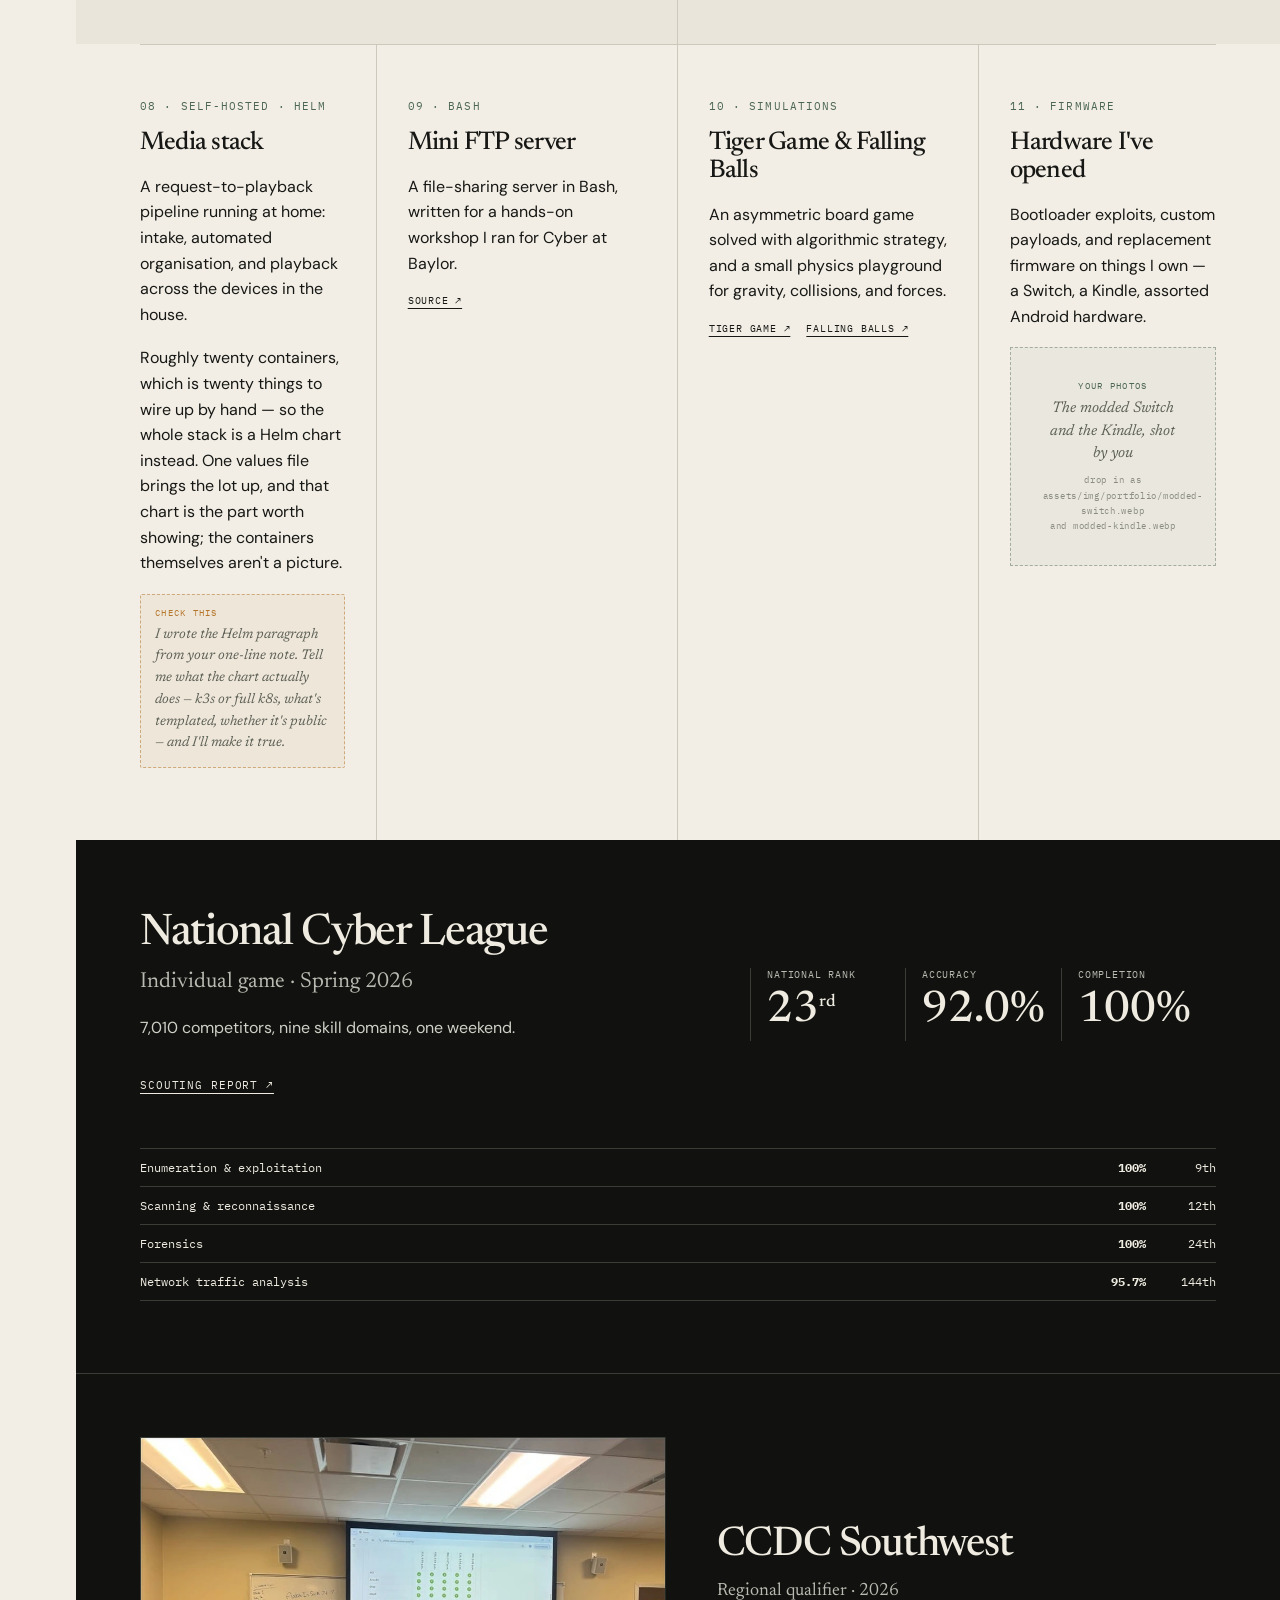
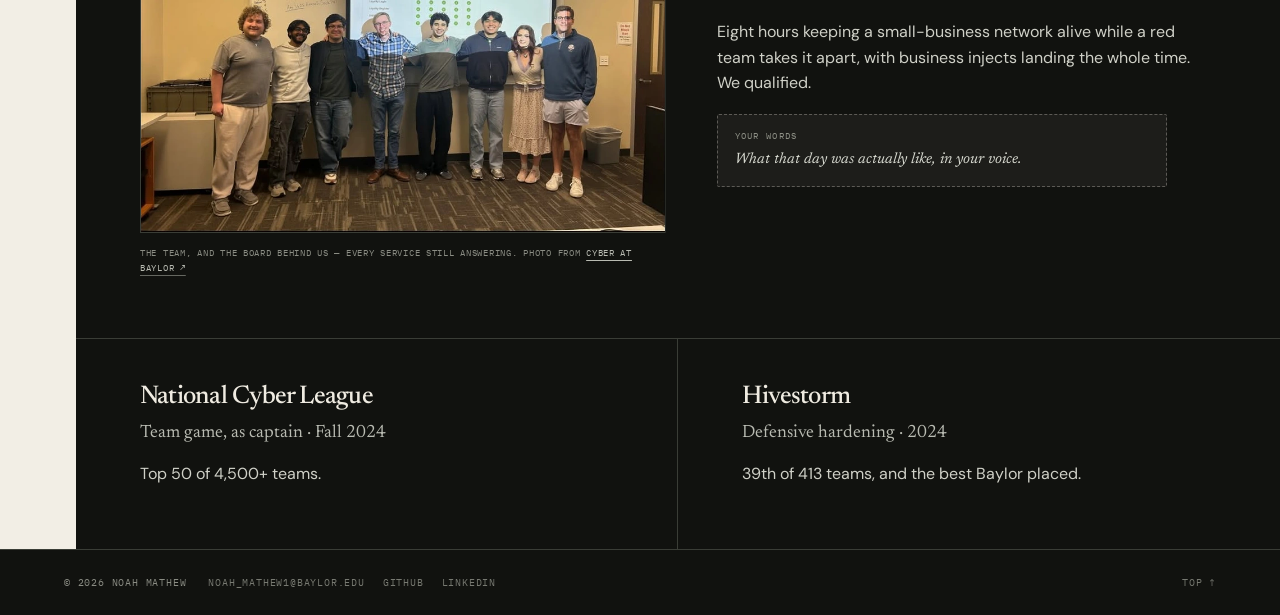
==== commit 89078469: "Put the blanks back, and work the feedback list Noah wants the placeholder boxes visible again. The " ====
--- a/index.html
+++ b/index.html
@@ -19,7 +19,12 @@
   <!-- the only persistent chrome: a name, a progress rail, three small links -->
   <a class="mark" href="#top" aria-label="Noah Mathew, top of page">Noah Mathew</a>
 
+  <!-- The rail names the section you're standing in, but it lives in a 76px
+       gutter next to full-bleed capture panels. A horizontal name would run
+       straight over them, so the standing name is set vertically along the
+       line; only a deliberate hover flies a horizontal one out. -->
   <nav class="rail" aria-label="Page sections">
+    <span class="rail-now" id="rail-now" aria-hidden="true"></span>
     <span class="rail-line" aria-hidden="true"><i id="rail-fill"></i></span>
     <ol id="rail-ticks"></ol>
   </nav>
@@ -32,7 +37,11 @@
 
   <!-- the deck, once started, follows you down the page as a small chip -->
   <button class="now-playing" id="now-playing" type="button" hidden>
-    <i aria-hidden="true"></i><span id="now-playing-label">Side A</span>
+    <i aria-hidden="true"></i>
+    <span class="np-text">
+      <span class="np-side" id="now-playing-side">Side A</span>
+      <span class="np-track" id="now-playing-track" hidden></span>
+    </span>
   </button>
 
   <main id="top">
@@ -40,10 +49,13 @@
     <!-- ——— opening ——————————————————————————————————————————————— -->
     <section class="open" aria-label="Introduction">
       <div class="open-copy">
-        <p class="meta">Waco, Texas</p>
         <h1>Noah<br>Mathew</h1>
-        <!-- slot: hero — a line or two in Noah's voice about what this page is.
-             Drops in as <p class="lede">…</p> right here. -->
+        <!-- slot: hero — swap this whole <p> for <p class="lede">your line</p> -->
+        <p class="draft lede" data-slot="hero">
+          <span class="draft-tag">your line</span>
+          One or two sentences in your own voice about what this page is. Mine kept
+          sounding like a cover letter, so I pulled it — send me yours and it goes here.
+        </p>
         <p class="meta scroll-hint">Scroll <i aria-hidden="true">↓</i></p>
       </div>
 
@@ -58,13 +70,22 @@
                 <span class="spine s4" aria-hidden="true"></span>
                 <span class="spine s5" aria-hidden="true"></span>
                 <span class="spine s6" aria-hidden="true"></span>
+                <!-- Sleeves file themselves in as tracks actually play: the cover of
+                     each played track is pulled from Spotify's oEmbed and propped at
+                     the front of the shelf. Nothing here is a mock-up of an album. -->
+                <ol class="sleeves" id="sleeves" aria-label="Records played so far"></ol>
               </div>
               <div class="shelf-board" aria-hidden="true"></div>
             </div>
 
             <div class="deck">
               <div class="platter" id="platter">
-                <div class="record" id="record"><span class="record-label" id="record-label">SIDE A</span></div>
+                <div class="record" id="record">
+                  <span class="record-label" id="record-label">
+                    <img class="record-art" id="record-art" alt="" width="300" height="300" hidden>
+                    <span class="record-side" id="record-side">Side A</span>
+                  </span>
+                </div>
               </div>
               <div class="tonearm" aria-hidden="true"><i></i></div>
             </div>
@@ -81,8 +102,16 @@
           <!-- the Spotify player mounts here once a playlist is set in main.js -->
           <div class="deck-player" id="deck-player" hidden></div>
 
-          <!-- slot: music — what this playlist is to him, and why it's the thing playing
-               here. Drops in as <p class="deck-note">…</p> right here. -->
+          <!-- Spotify's own limitation, worth saying out loud so a visitor who
+               gets 30 seconds a track doesn't think the deck is broken. -->
+          <p class="deck-fine" id="deck-fine" hidden>Spotify plays 30-second previews unless
+            you're signed in to Spotify in this browser.</p>
+
+          <!-- slot: music — swap this whole <p> for <p class="deck-note">your words</p> -->
+          <p class="draft deck-draft" data-slot="music">
+            <span class="draft-tag">your words</span>
+            What this playlist is to you, and why it's the thing playing here.
+          </p>
         </div>
       </div>
     </section>
@@ -99,8 +128,11 @@
           <p class="spec">A sleep tracker for the Colmi R02, a twenty-dollar smart ring. Reads the
             ring over Bluetooth, keeps every sample in a local SQLite file, and renders a sleep
             score, the night broken into stages, resting heart rate, and seven-day trends.</p>
-          <!-- slot: nocturne — why he built it instead of using the stock app, and what he
-               actually checks in the morning. Drops in as <p class="voice">…</p> right here. -->
+          <!-- slot: nocturne — swap this whole <p> for <p class="voice">your words</p> -->
+          <p class="draft" data-slot="nocturne">
+            <span class="draft-tag">your words</span>
+            Why you built it instead of using the stock app, and what you actually check in the morning.
+          </p>
           <p class="note">Screens captured from the running app on its own demo data</p>
         </div>
 
@@ -154,8 +186,11 @@
           <p class="spec">The threat engine scores every query on the Shannon entropy of its
             subdomain labels, label length, per-IP rate, and how fast one parent domain is growing
             unique subdomains — the signature of DNS tunneling.</p>
-          <!-- slot: resolver — what made him write a resolver from scratch, and what the threat
-               engine caught that surprised him. Drops in as <p class="voice">…</p> right here. -->
+          <!-- slot: resolver — swap this whole <p> for <p class="voice">your words</p> -->
+          <p class="draft" data-slot="resolver">
+            <span class="draft-tag">your words</span>
+            What made you write a resolver from scratch, and what the threat engine caught that surprised you.
+          </p>
           <p class="note">Captured from the resolver running locally — real traffic, real numbers</p>
           <a class="link" href="https://github.com/Dysous/Rust-DNS-Resolver" target="_blank" rel="noopener">Source ↗</a>
         </div>
@@ -176,8 +211,11 @@
           <p class="spec">Type a number and insert it; the tree finds the slot, then recolors and
             rotates to stay balanced. Delete runs the same machinery in reverse. The layout reflows
             as the tree grows, so nodes spread out instead of piling up mid-rotation.</p>
-          <!-- slot: tree — the part of this he'd want someone to notice: the layout reflow, the
-               rotations, the sound design. Drops in as <p class="voice">…</p> right here. -->
+          <!-- slot: tree — swap this whole <p> for <p class="voice">your words</p> -->
+          <p class="draft" data-slot="tree">
+            <span class="draft-tag">your words</span>
+            The part of this you'd want someone to notice — the layout reflow, the rotations, the sound design, whatever it was.
+          </p>
           <p class="note">A 45-second run of the compiled project, with its own audio. Scrub it.</p>
           <a class="link" href="https://github.com/Dysous/DataStructuresFinalProject" target="_blank" rel="noopener">Source ↗</a>
         </div>
@@ -194,18 +232,73 @@
         </div>
       </article>
 
-      <!-- 04 ——— Ready Player Zero —————————————————————————————— -->
-      <article class="work reverse" id="rpz" data-rail="Ready Player Zero">
+      <!-- 04 ——— Book Nook ——————————————————————————————————————
+           Noah's Software 2 group project. He owns the map and the
+           Goodreads import; the media for all three panels is still to
+           come, so each one is a marked slot rather than a stand-in. -->
+      <article class="work reverse" id="book-nook" data-rail="Book Nook">
         <div class="work-copy">
           <p class="num" aria-hidden="true">04</p>
+          <h2>Book Nook</h2>
+          <p class="meta">Mapbox · OpenStreetMap · scraping · group project</p>
+          <p class="spec">A book club app built with a team for Software Engineering 2. My two
+            pieces were the map and the Goodreads import.</p>
+          <p class="spec">The map plots the bookshops, libraries, and stores around you. The markers
+            aren't hand-entered — they're queried out of OpenStreetMap with Overpass and rendered
+            through Mapbox, so the map fills itself in wherever a member happens to be.</p>
+          <p class="spec">The importer scrapes an existing Goodreads account, so a member arrives
+            with their shelves, ratings, and reading history already in the app instead of starting
+            from an empty profile.</p>
+          <!-- slot: book-nook — swap this whole <p> for <p class="voice">your words</p> -->
+          <p class="draft" data-slot="book-nook">
+            <span class="draft-tag">your words</span>
+            What you'd want someone to take away from this one — the map especially, since it's the
+            part you put the time into.
+          </p>
+        </div>
+        <div class="work-visual stack-visual">
+          <!-- media slot 1 of 3 — the map, first on purpose -->
+          <figure class="media-slot media-slot-video" data-media="book-nook-map">
+            <div class="slot-frame" style="aspect-ratio:16/9">
+              <span class="slot-tag">Video · first</span>
+              <span class="slot-what">The map: pan it, markers resolving in from Overpass</span>
+              <span class="slot-how">drop in as assets/video/book-nook-map.mp4</span>
+            </div>
+          </figure>
+          <!-- media slot 2 of 3 — the Goodreads import -->
+          <figure class="media-slot" data-media="book-nook-import">
+            <div class="slot-frame" style="aspect-ratio:16/10">
+              <span class="slot-tag">Capture · second</span>
+              <span class="slot-what">A real Goodreads account coming in — shelves populated</span>
+              <span class="slot-how">drop in as assets/img/portfolio/book-nook-import.webp</span>
+            </div>
+          </figure>
+          <!-- media slot 3 of 3 — the app itself -->
+          <figure class="media-slot" data-media="book-nook-ui">
+            <div class="slot-frame" style="aspect-ratio:16/10">
+              <span class="slot-tag">Capture · third</span>
+              <span class="slot-what">The app in ordinary use — a club, a shelf, a discussion</span>
+              <span class="slot-how">drop in as assets/img/portfolio/book-nook-ui.webp</span>
+            </div>
+          </figure>
+        </div>
+      </article>
+
+      <!-- 05 ——— Ready Player Zero —————————————————————————————— -->
+      <article class="work" id="rpz" data-rail="Ready Player Zero">
+        <div class="work-copy">
+          <p class="num" aria-hidden="true">05</p>
           <h2>Ready<br>Player Zero</h2>
           <p class="meta">Node · SQLite · nginx · ran it live</p>
           <p class="spec">The platform for a capture-the-flag event I built and then ran: team
             registration, flag validation, a live scoreboard, and an admin panel for moving the gates
             mid-event. Hands-on challenges lived in a separate Ubuntu container reachable only over
             SSH — no internet, one CPU, half a gig of RAM.</p>
-          <!-- slot: rpz — how the event actually went, and what he'd change about running it.
-               Drops in as <p class="voice">…</p> right here. -->
+          <!-- slot: rpz — swap this whole <p> for <p class="voice">your words</p> -->
+          <p class="draft" data-slot="rpz">
+            <span class="draft-tag">your words</span>
+            How the event actually went, and what you'd change about running it.
+          </p>
           <p class="note">The project's own UI preview · private repository</p>
         </div>
         <div class="work-visual stack-visual">
@@ -214,17 +307,20 @@
         </div>
       </article>
 
-      <!-- 05 ——— CTF-Tools —————————————————————————————————————— -->
-      <article class="work" id="ctf-tools" data-rail="CTF-Tools">
-        <div class="work-copy">
-          <p class="num" aria-hidden="true">05</p>
+      <!-- 06 ——— CTF-Tools —————————————————————————————————————— -->
+      <article class="work reverse" id="ctf-tools" data-rail="CTF-Tools">
+        <div class="work-copy">
+          <p class="num" aria-hidden="true">06</p>
           <h2>CTF-Tools</h2>
           <p class="meta">Python</p>
           <p class="spec">Scrapes structured sources — Wikipedia tables, Goodreads lists — into a
             wordlist shaped like the thing being attacked, with case and leetspeak variants layered on.
             Written mid-round during an NCL password-cracking event.</p>
-          <!-- slot: ctf-tools — the round this came out of, and whether it worked.
-               Drops in as <p class="voice">…</p> right here. -->
+          <!-- slot: ctf-tools — swap this whole <p> for <p class="voice">your words</p> -->
+          <p class="draft" data-slot="ctf-tools">
+            <span class="draft-tag">your words</span>
+            The round this came out of, and whether it worked.
+          </p>
           <a class="link" href="https://github.com/Dysous/CTF-Tools" target="_blank" rel="noopener">Source ↗</a>
         </div>
         <div class="work-visual">
@@ -235,10 +331,10 @@
         </div>
       </article>
 
-      <!-- 06 ——— Fannie Mae ————————————————————————————————————— -->
+      <!-- 07 ——— Fannie Mae ————————————————————————————————————— -->
       <section class="worked" id="fannie" data-rail="Firewall tooling" aria-labelledby="fannie-title">
         <div class="worked-head">
-          <p class="num" aria-hidden="true">06</p>
+          <p class="num" aria-hidden="true">07</p>
           <h2 id="fannie-title">Firewall tooling</h2>
           <p class="meta">Python · written at Fannie Mae</p>
           <p class="note">Internal tooling — the code and the consoles stay at Fannie Mae, so there is nothing here I can show you</p>
@@ -261,33 +357,52 @@
         </div>
       </section>
 
-      <!-- 07 ——— smaller work ——————————————————————————————————— -->
+      <!-- 08 ——— smaller work ——————————————————————————————————— -->
       <section class="grid-block" id="smaller" data-rail="Smaller work" aria-label="Smaller work">
         <article>
-          <p class="meta">07 · Self-hosted</p>
+          <p class="meta">08 · Self-hosted · Helm</p>
           <h3>Media stack</h3>
           <p class="spec">A request-to-playback pipeline running at home: intake, automated
             organisation, and playback across the devices in the house.</p>
+          <p class="spec">Roughly twenty containers, which is twenty things to wire up by hand —
+            so the whole stack is a Helm chart instead. One values file brings the lot up, and
+            that chart is the part worth showing; the containers themselves aren't a picture.</p>
+          <!-- Written from Noah's note, not from the chart. Confirm or correct the
+               Helm paragraph above, then delete this box. -->
+          <p class="draft confirm" data-slot="helm">
+            <span class="draft-tag">check this</span>
+            I wrote the Helm paragraph from your one-line note. Tell me what the chart actually
+            does — k3s or full k8s, what's templated, whether it's public — and I'll make it true.
+          </p>
         </article>
         <article>
-          <p class="meta">08 · Bash</p>
+          <p class="meta">09 · Bash</p>
           <h3>Mini FTP server</h3>
           <p class="spec">A file-sharing server in Bash, written for a hands-on workshop I ran for
             Cyber at Baylor.</p>
           <p class="links"><a href="https://github.com/Dysous/MiniFTPServer-BasicBashScript" target="_blank" rel="noopener">Source ↗</a></p>
         </article>
         <article>
-          <p class="meta">09 · Simulations</p>
+          <p class="meta">10 · Simulations</p>
           <h3>Tiger Game &amp; Falling Balls</h3>
           <p class="spec">An asymmetric board game solved with algorithmic strategy, and a small
             physics playground for gravity, collisions, and forces.</p>
           <p class="links"><a href="https://github.com/Dysous/NoahNaiveNights" target="_blank" rel="noopener">Tiger Game ↗</a><a href="https://github.com/Dysous/Falling-Balls" target="_blank" rel="noopener">Falling Balls ↗</a></p>
         </article>
         <article>
-          <p class="meta">10 · Firmware</p>
+          <p class="meta">11 · Firmware</p>
           <h3>Hardware I've opened</h3>
           <p class="spec">Bootloader exploits, custom payloads, and replacement firmware on things I
             own — a Switch, a Kindle, assorted Android hardware.</p>
+          <!-- media slot — Noah's own photographs of the two devices. The Kindle
+               wants its printed stand first; this slot waits for both. -->
+          <figure class="media-slot" data-media="modded-hardware">
+            <div class="slot-frame" style="aspect-ratio:4/3">
+              <span class="slot-tag">Your photos</span>
+              <span class="slot-what">The modded Switch and the Kindle, shot by you</span>
+              <span class="slot-how">drop in as assets/img/portfolio/modded-switch.webp<br>and modded-kindle.webp</span>
+            </div>
+          </figure>
         </article>
       </section>
 
@@ -296,8 +411,8 @@
 
         <article class="evidence">
           <div>
-            <p class="meta">National Cyber League · Spring 2026</p>
-            <h2>Individual game</h2>
+            <h2>National Cyber League</h2>
+            <p class="sub">Individual game · Spring 2026</p>
             <p class="spec">7,010 competitors, nine skill domains, one weekend.</p>
             <a class="link" href="https://cyberskyline.com/report/R79XH9WWFTFU" target="_blank" rel="noopener">Scouting report ↗</a>
           </div>
@@ -320,24 +435,27 @@
             <figcaption>The team, and the board behind us — every service still answering. Photo from <a href="https://www.instagram.com/cyberatbaylor/p/DU1vn_xjgQZ/" target="_blank" rel="noopener">Cyber at Baylor ↗</a></figcaption>
           </figure>
           <div class="ccdc-copy">
-            <p class="meta">CCDC Southwest · 2026</p>
-            <h2>Regional qualifier</h2>
+            <h2>CCDC Southwest</h2>
+            <p class="sub">Regional qualifier · 2026</p>
             <p class="spec">Eight hours keeping a small-business network alive while a red team takes
               it apart, with business injects landing the whole time. We qualified.</p>
-            <!-- slot: ccdc — what that day was actually like, in his voice.
-                 Drops in as <p class="voice">…</p> right here. -->
+            <!-- slot: ccdc — swap this whole <p> for <p class="voice">your words</p> -->
+            <p class="draft" data-slot="ccdc">
+              <span class="draft-tag">your words</span>
+              What that day was actually like, in your voice.
+            </p>
           </div>
         </article>
 
         <div class="comp-grid">
           <article>
-            <p class="meta">NCL Fall 2024</p>
-            <h3>Team captain</h3>
+            <h3>National Cyber League</h3>
+            <p class="sub">Team game, as captain · Fall 2024</p>
             <p class="spec">Top 50 of 4,500+ teams.</p>
           </article>
           <article>
-            <p class="meta">Hivestorm 2024</p>
-            <h3>Defensive hardening</h3>
+            <h3>Hivestorm</h3>
+            <p class="sub">Defensive hardening · 2024</p>
             <p class="spec">39th of 413 teams, and the best Baylor placed.</p>
           </article>
         </div>
--- a/assets/css/style.css
+++ b/assets/css/style.css
@@ -67,48 +67,96 @@
 /* The rail replaces navigation: it shows where you are, and only names a
    section once you are standing in it. It straddles the boundary between the
    paper column and the dark capture panels, so rather than try to detect what
-   is behind it, it draws itself in difference blend and is legible on both. */
-.rail{position:fixed;left:calc(var(--gut) - 30px);top:50%;transform:translateY(-50%);z-index:25;
-  display:flex;align-items:center;gap:10px;pointer-events:none;
+   is behind it, it draws itself in difference blend and is legible on both.
+
+   Everything it draws has to stay inside the --rail gutter, because the panel
+   to its right is a full-bleed image. So the standing name runs vertically —
+   ~14px wide instead of ~110px — and the horizontal names are absolutely
+   positioned, costing no width at all, and appear only on hover or focus. */
+.rail{position:fixed;left:14px;top:50%;transform:translateY(-50%);z-index:25;
+  display:flex;align-items:center;gap:8px;pointer-events:none;
   mix-blend-mode:difference;color:#fff}
+/* bottom-to-top, the way the record spines two screens up are set */
+.rail-now{writing-mode:vertical-rl;transform:rotate(180deg);max-height:min(42vh,320px);
+  overflow:hidden;white-space:nowrap;font:9px var(--mono);letter-spacing:.14em;
+  text-transform:uppercase;opacity:0;transition:opacity .4s ease}
+.rail-now.on{opacity:.85}
 .rail-line{position:relative;width:1px;height:min(42vh,320px);background:rgba(255,255,255,.28)}
 .rail-line i{position:absolute;left:0;top:0;width:1px;height:0;background:#fff;transition:height .2s linear}
 .rail ol{list-style:none;margin:0;padding:0;display:flex;flex-direction:column;gap:9px}
 .rail li{pointer-events:auto}
-.rail button{display:flex;align-items:center;gap:9px;background:none;border:0;padding:2px 0;cursor:pointer;
+.rail button{position:relative;display:flex;align-items:center;background:none;border:0;padding:3px 0;cursor:pointer;
   font:9px var(--mono);letter-spacing:.1em;text-transform:uppercase;color:#fff;opacity:.4;transition:opacity .25s}
 .rail button:before{content:"";width:9px;height:1px;background:currentColor;transition:width .25s}
-.rail button span{white-space:nowrap;opacity:0;transform:translateX(-5px);
+.rail button span{position:absolute;left:100%;top:50%;margin-left:9px;white-space:nowrap;
+  opacity:0;pointer-events:none;transform:translateY(-50%) translateX(-5px);
   transition:opacity .3s ease,transform .3s cubic-bezier(.16,1,.3,1)}
 .rail button:hover,.rail li.on button{opacity:1}
 .rail li.on button:before{width:20px}
-.rail button:hover span,.rail li.on button span{opacity:1;transform:none}
+.rail button:hover span,.rail button:focus-visible span{opacity:1;transform:translateY(-50%)}
 
 /* the deck follows you down once it is playing */
-.now-playing{position:fixed;left:var(--gut);bottom:22px;z-index:30;display:flex;align-items:center;gap:9px;
+/* sits on the rail's line rather than in the text column, so it reads as
+   part of the left-hand chrome instead of something dropped on a paragraph */
+.now-playing{position:fixed;left:14px;bottom:22px;z-index:30;display:flex;align-items:center;gap:9px;
   background:var(--dark);color:#efebe1;border:0;padding:9px 14px 9px 11px;border-radius:999px;cursor:pointer;
   font:9px var(--mono);letter-spacing:.12em;text-transform:uppercase;box-shadow:0 8px 24px rgba(0,0,0,.25)}
+.now-playing{max-width:min(380px,66vw);text-align:left}
 .now-playing[hidden]{display:none}
+/* the chip used to say only "Side A", which told you nothing while you
+   scrolled — the track name is the thing you actually want from it */
+.np-text{display:flex;flex-direction:column;align-items:flex-start;gap:2px;min-width:0}
+.np-side{opacity:.62}
+.np-track{max-width:100%;overflow:hidden;text-overflow:ellipsis;white-space:nowrap;
+  font:13px/1.25 var(--serif);letter-spacing:.01em;text-transform:none}
+.np-track[hidden]{display:none}
 .now-playing i{width:9px;height:9px;border-radius:50%;background:var(--lichen);flex:none;
   box-shadow:0 0 0 0 rgba(169,193,134,.6);animation:pulse 2.4s ease-out infinite}
 @keyframes pulse{70%{box-shadow:0 0 0 9px rgba(169,193,134,0)}100%{box-shadow:0 0 0 0 rgba(169,193,134,0)}}
 
-/* ——— opening ——————————————————————————————————————————————— */
-.open{min-height:100svh;display:grid;grid-template-columns:minmax(0,1fr) minmax(0,.82fr);align-items:stretch}
-.open-copy{display:flex;flex-direction:column;justify-content:center;padding:clamp(80px,10vh,140px) clamp(30px,4vw,70px) 60px calc(var(--gut) + var(--rail) - 40px)}
-.open h1{font:500 clamp(74px,11vw,168px)/.84 var(--serif);letter-spacing:-.055em;margin:14px 0 36px}
+/* ——— opening ———————————————————————————————————————————————
+   The opening is the first of the two-column blocks, not a separate
+   layout: same rail gutter, same .9/1.1 split, same inner padding as
+   .work below it. That is what keeps the dark edge of the listening
+   room and the dark edge of the Nocturne panel on one straight line
+   instead of stepping ~100px sideways at the seam. */
+.open{min-height:100svh;display:grid;padding-left:var(--rail);
+  grid-template-columns:minmax(0,.9fr) minmax(0,1.1fr);align-items:stretch}
+.open-copy{display:flex;flex-direction:column;justify-content:center;
+  padding:clamp(80px,10vh,140px) clamp(28px,4vw,64px) 60px var(--gut)}
+/* sized to "Mathew" fitting the .9fr copy column — the column is narrower
+   than it was now that the opening shares the stream's grid, and the name
+   running out over the listening room is not a bleed, it's an overflow */
+.open h1{font:500 clamp(68px,9vw,132px)/.86 var(--serif);letter-spacing:-.055em;margin:0 0 36px}
 .lede{font:clamp(18px,1.6vw,24px)/1.45 var(--serif);max-width:30ch}
 .scroll-hint{margin:auto 0 0;color:var(--ink-soft)}
 .scroll-hint i{display:inline-block;font-style:normal;animation:nudge 2.4s ease-in-out infinite}
 @keyframes nudge{0%,100%{transform:translateY(0)}50%{transform:translateY(5px)}}
 
 /* ——— the listening room ——————————————————————————————————— */
-.listening-scene{background:var(--dark);color:#efebe1;display:flex;align-items:center;justify-content:center;padding:clamp(34px,4vw,60px)}
+/* same inset as .work-visual, so the shelf and the Nocturne phones sit
+   the same distance in from the panel edge they share */
+.listening-scene{background:var(--dark);color:#efebe1;display:flex;align-items:center;justify-content:center;padding:clamp(28px,4vw,56px)}
 .scene-frame{width:100%;max-width:520px;display:flex;flex-direction:column;gap:22px}
 .scene-row{display:grid;grid-template-columns:132px minmax(0,1fr);gap:clamp(18px,2.4vw,30px);align-items:end}
 .scene-row>*{min-width:0}
 .shelf{display:flex;flex-direction:column;justify-content:flex-end}
-.spines{display:flex;align-items:flex-end;gap:5px;height:clamp(180px,26vh,250px)}
+.spines{position:relative;display:flex;align-items:flex-end;gap:5px;height:clamp(180px,26vh,250px)}
+/* Records file themselves in here as they play: each sleeve is the real
+   cover art of a track that actually came out of the deck, fetched from
+   Spotify's oEmbed. An empty shelf means nothing has played yet — it is
+   not a shelf of invented albums. */
+.sleeves{position:absolute;left:0;right:0;bottom:0;margin:0;padding:0;list-style:none;
+  display:flex;align-items:flex-end;pointer-events:none}
+.sleeves li{width:58%;flex:none;aspect-ratio:1;margin-right:-44%;
+  border:1px solid rgba(0,0,0,.55);box-shadow:0 9px 22px rgba(0,0,0,.6);
+  transform-origin:bottom left;animation:sleeve-in .55s cubic-bezier(.16,1,.3,1) both}
+.sleeves li:last-child{margin-right:0}
+.sleeves img{display:block;width:100%;height:100%;object-fit:cover}
+@keyframes sleeve-in{
+  from{opacity:0;transform:rotate(-15deg) translateY(12px)}
+  to{opacity:1;transform:rotate(-6deg)}}
+@media (prefers-reduced-motion:reduce){.sleeves li{transform:rotate(-6deg)}}
 .spine{position:relative;flex:1;border-radius:1px 1px 0 0;background:#2a2d27;text-decoration:none;
   box-shadow:inset -3px 0 0 rgba(0,0,0,.35),inset 1px 0 0 rgba(255,255,255,.05);transition:transform .25s,background .25s}
 .spine span{position:absolute;bottom:11px;left:50%;transform:translateX(-50%) rotate(180deg);writing-mode:vertical-rl;
@@ -135,9 +183,25 @@
     repeating-radial-gradient(circle at 50% 50%,transparent 0,transparent 1.5%,rgba(255,255,255,.028) 1.6%,transparent 1.75%),
     radial-gradient(circle at 36% 28%,rgba(255,255,255,.06),transparent 46%),#0a0908;
   box-shadow:inset 0 0 0 1px rgba(255,255,255,.07),0 12px 30px rgba(0,0,0,.65)}
-.record-label{width:31%;aspect-ratio:1;border-radius:50%;display:grid;place-items:center;text-align:center;
-  background:radial-gradient(circle at 42% 34%,#ded7c4,#c3bcab);color:#33302a;
-  font:8px var(--mono);letter-spacing:.12em;text-transform:uppercase;box-shadow:inset 0 0 0 1px rgba(0,0,0,.25)}
+/* A pressed paper label rather than a blank disc: a moss outer band, the
+   concentric print rings, a punched spindle hole. Once a track is playing
+   its real cover art replaces the paper and keeps the hole. */
+.record-label{position:relative;width:34%;aspect-ratio:1;border-radius:50%;overflow:hidden;
+  display:grid;place-items:center;text-align:center;color:#2b2822;
+  background:
+    radial-gradient(circle at 50% 50%,#080907 0 6.5%,transparent 7%),
+    repeating-radial-gradient(circle at 50% 50%,transparent 0 14.5%,rgba(43,40,34,.17) 14.5% 15.3%,transparent 15.8%),
+    radial-gradient(circle at 50% 50%,transparent 0 61%,#4c6654 61.5% 100%),
+    radial-gradient(circle at 42% 34%,#ded7c4,#c3bcab);
+  box-shadow:inset 0 0 0 1px rgba(0,0,0,.3)}
+.record-side{position:relative;z-index:1;transform:translateY(150%);
+  font:7px var(--mono);letter-spacing:.14em;text-transform:uppercase}
+.record-art{position:absolute;inset:0;width:100%;height:100%;object-fit:cover;border-radius:50%}
+.record-art[hidden]{display:none}
+.record-label.has-art .record-side{display:none}
+.record-label.has-art:after{content:"";position:absolute;left:50%;top:50%;z-index:2;
+  width:13%;height:13%;transform:translate(-50%,-50%);border-radius:50%;background:#080907;
+  box-shadow:0 0 0 1px rgba(255,255,255,.12)}
 .playing .record,.flipped .record{animation:spin 2.4s linear infinite}
 @keyframes spin{to{transform:rotate(360deg)}}
 @media (prefers-reduced-motion:reduce){.playing .record,.flipped .record{animation:none}}
@@ -163,20 +227,69 @@
 .deck-player[hidden]{display:none}
 .deck-player iframe{display:block;width:100%;border:0;border-radius:10px;
   box-shadow:0 10px 26px rgba(0,0,0,.45)}
+/* Spotify gives signed-out visitors 30 seconds a track and exposes no
+   volume control to an embed. Both are its rules, not the page's, so
+   the page says so rather than looking broken. */
+.deck-fine{margin:12px 0 0;max-width:44ch;font:9px/1.7 var(--mono);letter-spacing:.08em;
+  text-transform:uppercase;color:#7d7f76}
+.deck-fine[hidden]{display:none}
+
+/* ——— draft copy ————————————————————————————————————————————
+   Visible placeholders, on purpose. The site isn't listed anywhere yet,
+   and Noah would rather see the shape of a paragraph sitting in the
+   layout than read a gap where one will go. Each box is marked, so it
+   can never be mistaken for shipped copy.
+
+   To fill one: find `slot: <name>` in index.html and swap the whole
+   <p class="draft"> for <p class="voice">his line</p>. The deck's slot
+   uses .deck-note instead; the hero's uses .lede. Nothing else moves. */
+.draft{position:relative;margin:0 0 18px;max-width:50ch;padding:15px 17px;
+  border:1px dashed rgba(76,102,84,.5);border-radius:2px;background:rgba(76,102,84,.045);
+  color:var(--ink-soft);font:italic 15px/1.55 var(--serif)}
+.draft-tag{display:block;margin-bottom:7px;font:9px var(--mono);letter-spacing:.14em;
+  text-transform:uppercase;font-style:normal;color:var(--moss)}
+.draft.lede{font-size:clamp(16px,1.3vw,19px);max-width:34ch}
+.deck-draft{border-color:rgba(239,235,225,.3);background:rgba(239,235,225,.05);color:#b9bbb2;margin:0}
+.deck-draft .draft-tag{color:#8e9086}
+.has-player .deck-draft{margin-top:14px}
+/* .confirm is a different question: not "send me your words" but "I wrote
+   something from a one-line note, check that it's true." */
+.draft.confirm{border-color:rgba(181,118,44,.55);background:rgba(181,118,44,.06)}
+.draft.confirm .draft-tag{color:var(--focus)}
+.grid-block .draft{font-size:14px;padding:12px 14px}
 
 /* ——— Noah's voice ——————————————————————————————————————————
-   The eight copy slots sit empty on purpose — he would rather the page
-   say nothing than say it in my words. Each one is an HTML comment in
-   index.html marked `slot: <name>`; his line lands there as .voice and
-   needs no other change. Until then the page simply doesn't speak.
-   .spec stays factual; .voice is him. */
+   Where his real words land once a draft box is replaced. .spec stays
+   factual and is mine; .voice is him, and reads differently for it. */
 .voice{margin:0 0 18px;max-width:50ch;padding-left:16px;
   border-left:2px solid rgba(76,102,84,.34);
   font:clamp(15px,1.2vw,17px)/1.62 var(--serif);color:var(--ink)}
-.ccdc .voice{border-left-color:rgba(239,235,225,.28);color:#d6d8cf}
+.ccdc .voice,.ccdc .draft{border-color:rgba(239,235,225,.3);color:#d6d8cf}
+.ccdc .voice{border-left-color:rgba(239,235,225,.28)}
+.ccdc .draft{background:rgba(239,235,225,.05);margin-bottom:0}
+.ccdc .draft-tag{color:#8e9086}
 .deck-note{margin:14px 0 0;max-width:42ch;padding-left:14px;
   border-left:2px solid rgba(239,235,225,.28);
   font:14px/1.6 var(--serif);color:#b9bbb2}
+
+/* ——— media that hasn't been shot yet ———————————————————————
+   Same honesty as the draft boxes, for pictures instead of prose: the
+   slot holds its real aspect ratio so the layout around it is already
+   final, and names the file that replaces it. */
+.media-slot{margin:0;min-width:0}
+.slot-frame{position:relative;display:flex;flex-direction:column;justify-content:center;gap:7px;
+  width:100%;padding:clamp(18px,3vw,32px);text-align:center;
+  border:1px dashed rgba(239,235,225,.3);background:rgba(239,235,225,.035)}
+.slot-tag{font:9px var(--mono);letter-spacing:.14em;text-transform:uppercase;color:var(--lichen)}
+.slot-what{font:italic clamp(14px,1.2vw,17px)/1.45 var(--serif);color:#b9bbb2;max-width:34ch;margin:0 auto}
+.slot-how{font:9px/1.7 var(--mono);letter-spacing:.08em;color:#7d7f76}
+.media-slot-video .slot-frame:before{content:"▶";position:absolute;top:50%;left:50%;
+  transform:translate(-50%,-50%);font-size:clamp(40px,7vw,78px);color:rgba(239,235,225,.06)}
+/* on paper rather than on a dark panel */
+.grid-block .slot-frame{margin-top:18px;border-color:rgba(76,102,84,.45);background:rgba(76,102,84,.045)}
+.grid-block .slot-tag{color:var(--moss)}
+.grid-block .slot-what{color:var(--ink-soft)}
+.grid-block .slot-how{color:#8b8d83}
 
 /* ——— the stream ———————————————————————————————————————————
    No section headers. Entries are separated by air and by a hairline
@@ -303,7 +416,14 @@
 .competition:before{background:var(--dark-line)!important}
 .evidence{padding:clamp(56px,8vh,100px) var(--gut);display:grid;grid-template-columns:1.2fr 1fr;gap:clamp(30px,4vw,56px);
   border-bottom:1px solid var(--dark-line)}
-.evidence h2{font:500 clamp(34px,4vw,58px)/1 var(--serif);margin:0 0 16px}
+/* The competition is the headline; what you did inside it is the line
+   under it. It used to be the other way round, which made "Individual
+   game" — two words that mean nothing on their own — read ten times
+   larger than "National Cyber League". */
+.sub{margin:0 0 18px;font:clamp(17px,1.7vw,23px)/1.3 var(--serif);color:var(--ink-soft)}
+.competition .sub{color:#b9bbb2}
+.comp-grid .sub,.ccdc-copy .sub{font-size:clamp(15px,1.4vw,19px);margin-bottom:16px}
+.evidence h2{font:500 clamp(30px,3.4vw,50px)/1.02 var(--serif);margin:0 0 12px}
 .metrics{display:grid;grid-template-columns:repeat(3,1fr);margin:0;align-self:center}
 .metrics div{border-left:1px solid var(--dark-line);padding:0 16px}
 .metrics dt{font:10px var(--mono);letter-spacing:.08em;text-transform:uppercase;color:#b9bbb2}
@@ -321,13 +441,13 @@
 .ccdc img{display:block;width:100%;border:1px solid var(--dark-line)}
 .ccdc figcaption{margin-top:12px;font:9px/1.7 var(--mono);letter-spacing:.08em;text-transform:uppercase;color:#8a8c83}
 .ccdc figcaption a{color:#b9bbb2}
-.ccdc-copy h2{font:500 clamp(28px,3.2vw,46px)/1.04 var(--serif);margin:0 0 18px}
+.ccdc-copy h2{font:500 clamp(28px,3.2vw,46px)/1.04 var(--serif);margin:0 0 12px}
 .ccdc .voice{margin-bottom:0}
 
 .comp-grid{display:grid;grid-template-columns:repeat(2,1fr)}
 .comp-grid article{padding:clamp(40px,5vh,64px) var(--gut);border-right:1px solid var(--dark-line)}
 .comp-grid article:last-child{border-right:0}
-.comp-grid h3{font:500 clamp(24px,2.2vw,34px)/1.06 var(--serif);margin:0 0 14px}
+.comp-grid h3{font:500 clamp(22px,2vw,31px)/1.06 var(--serif);margin:0 0 10px}
 
 /* ——— footer ————————————————————————————————————————————————— */
 footer{display:flex;align-items:center;gap:22px;flex-wrap:wrap;padding:26px var(--gut);
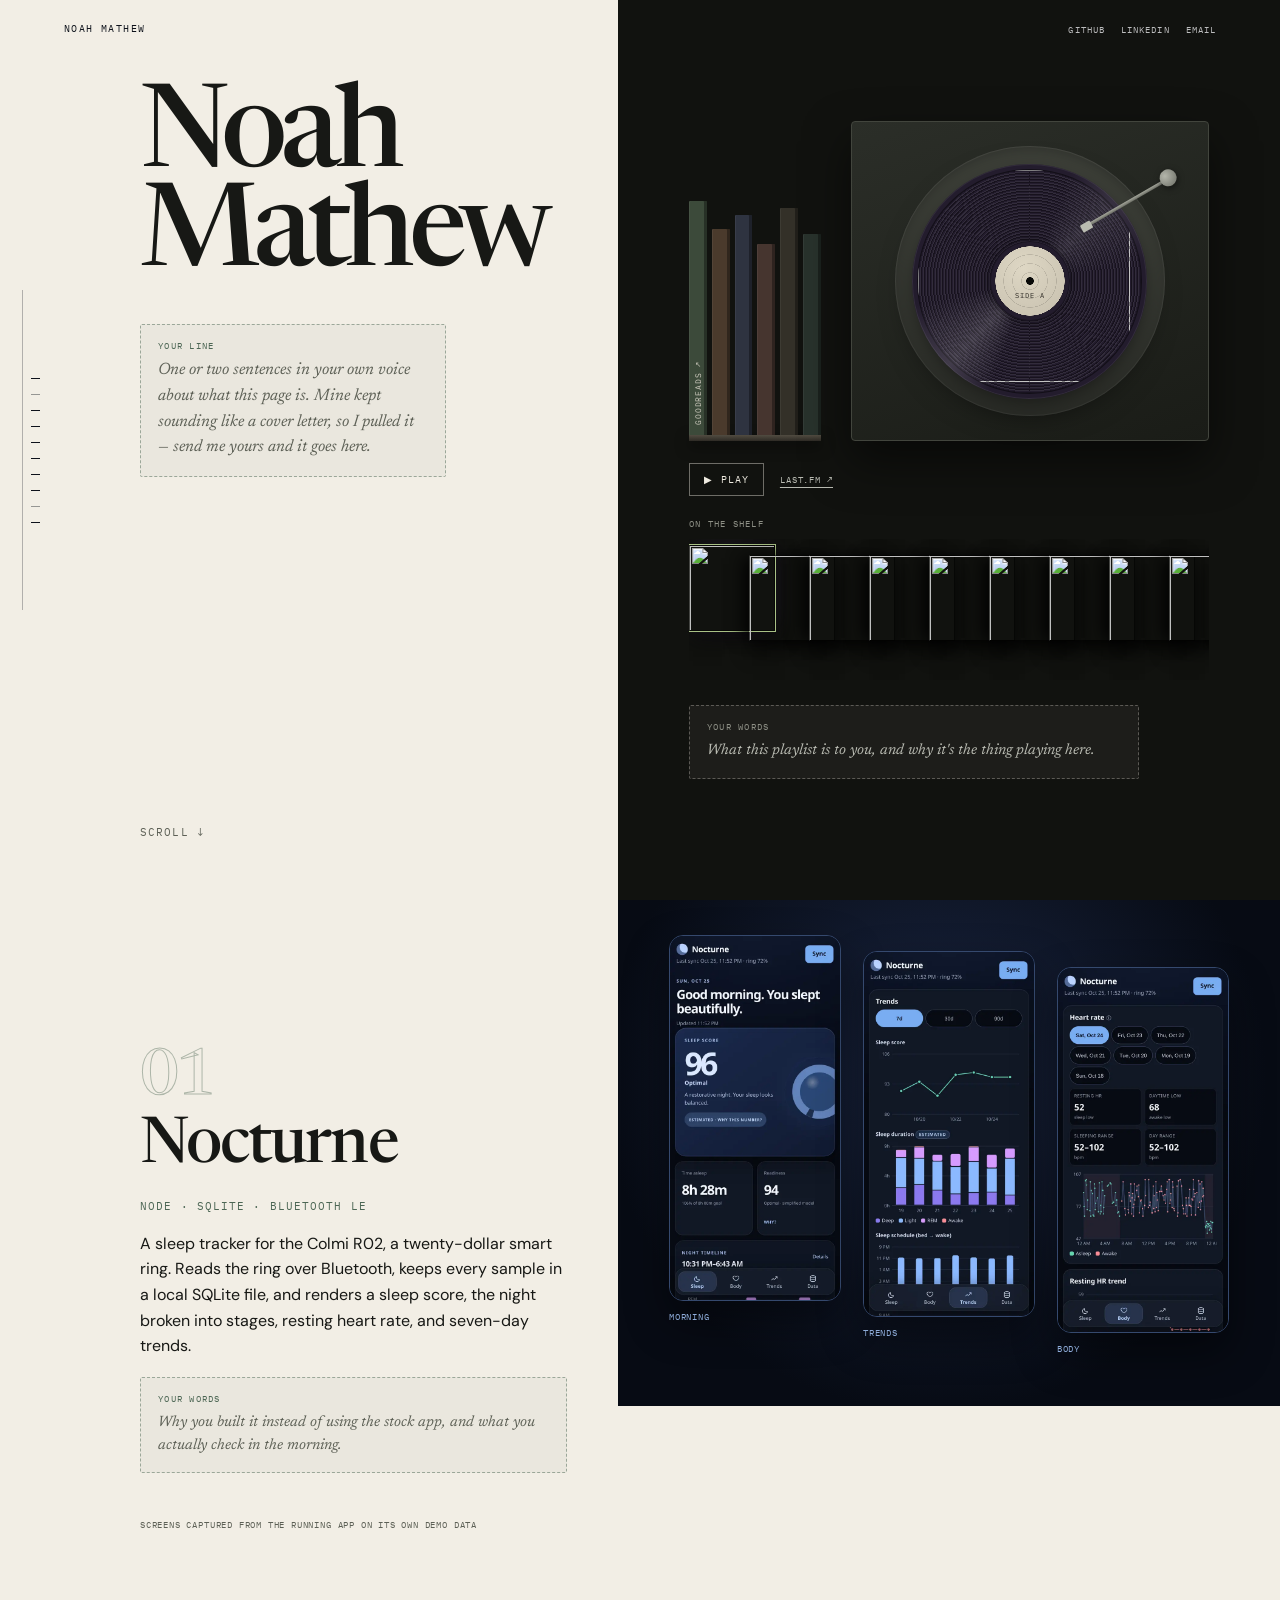
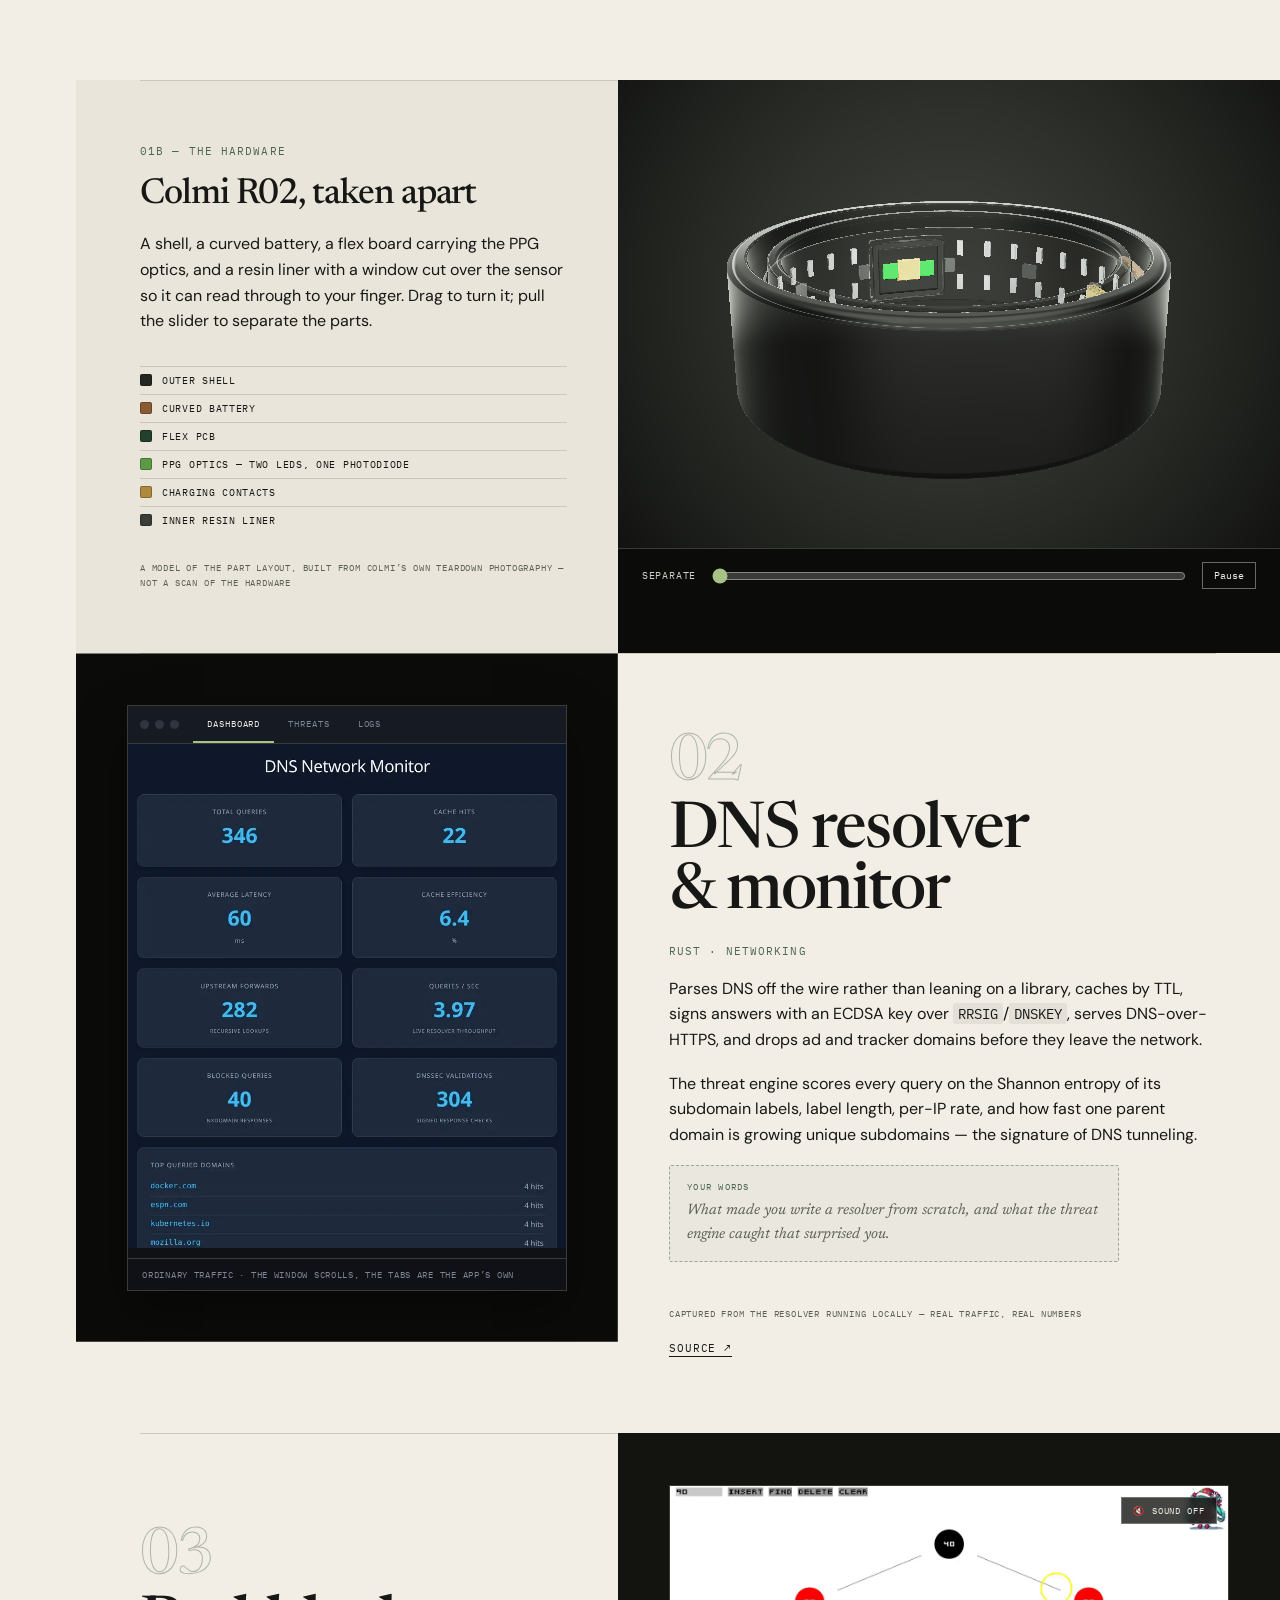
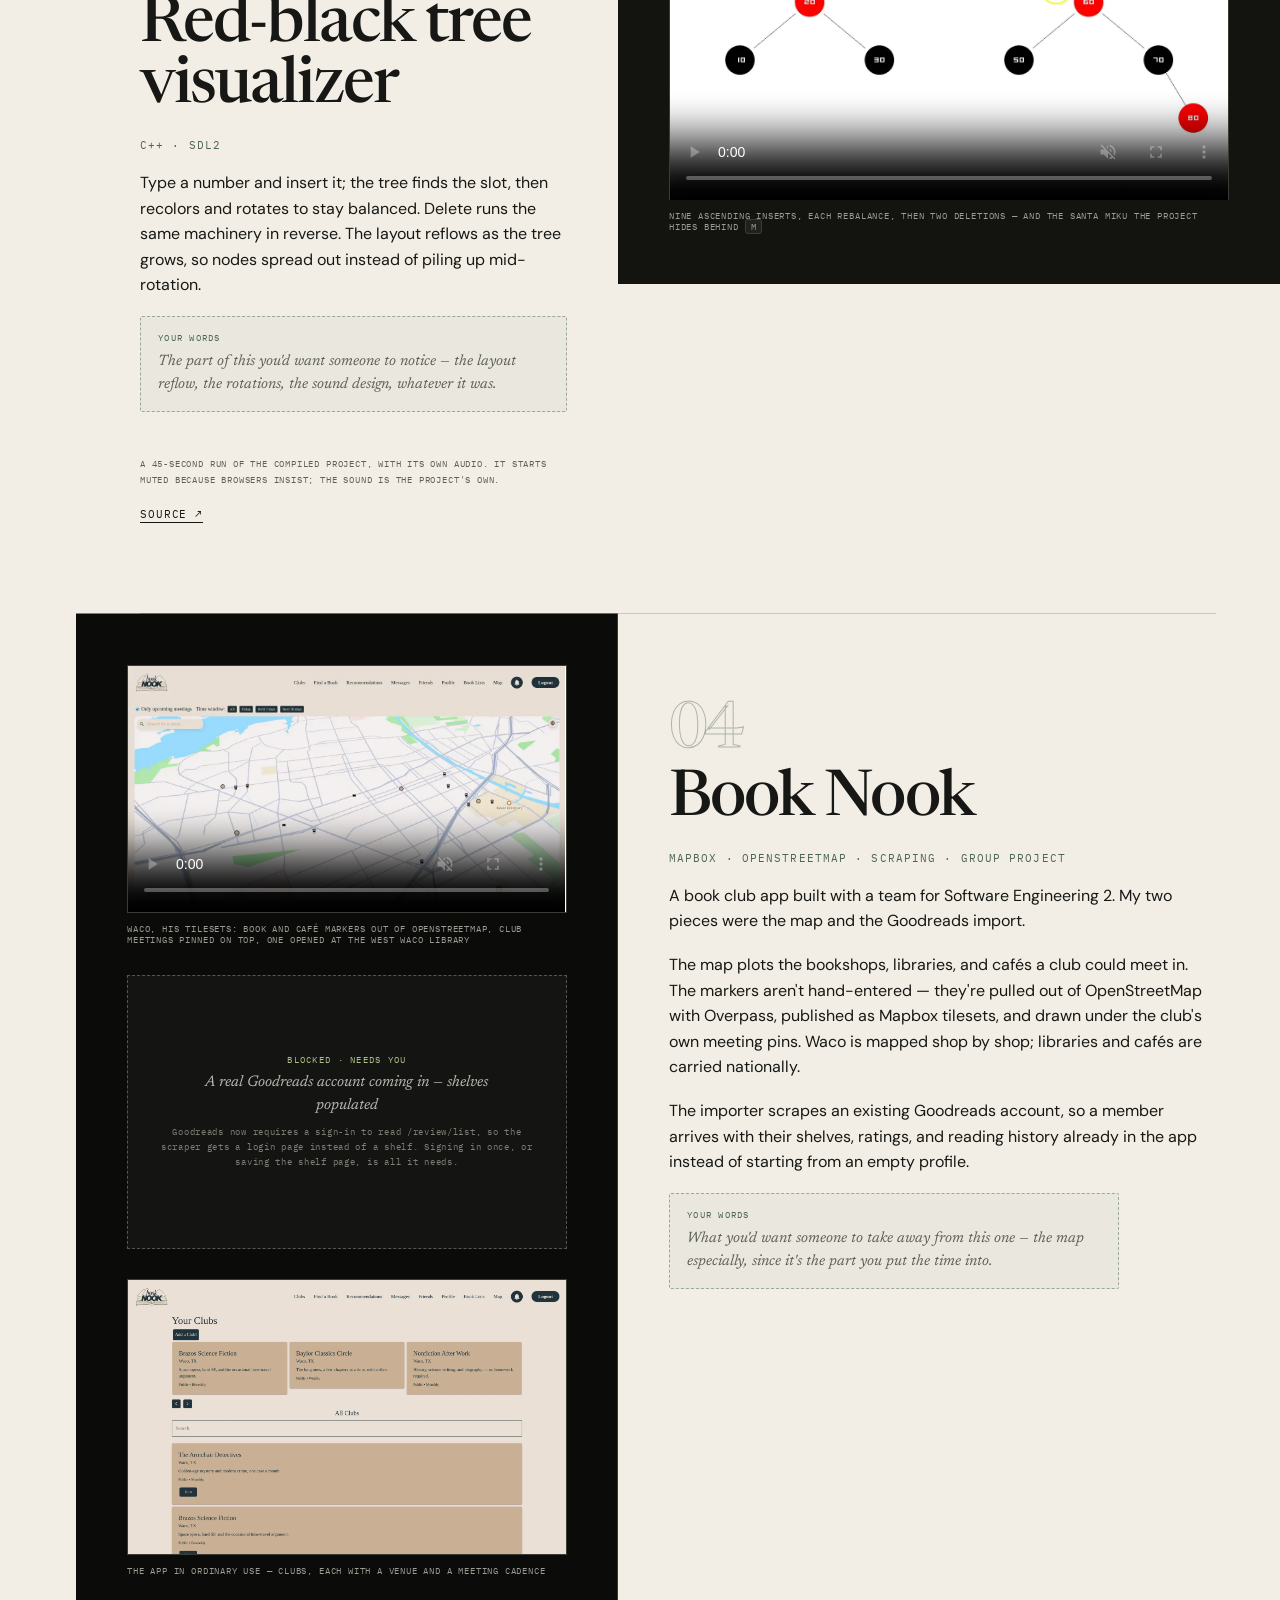
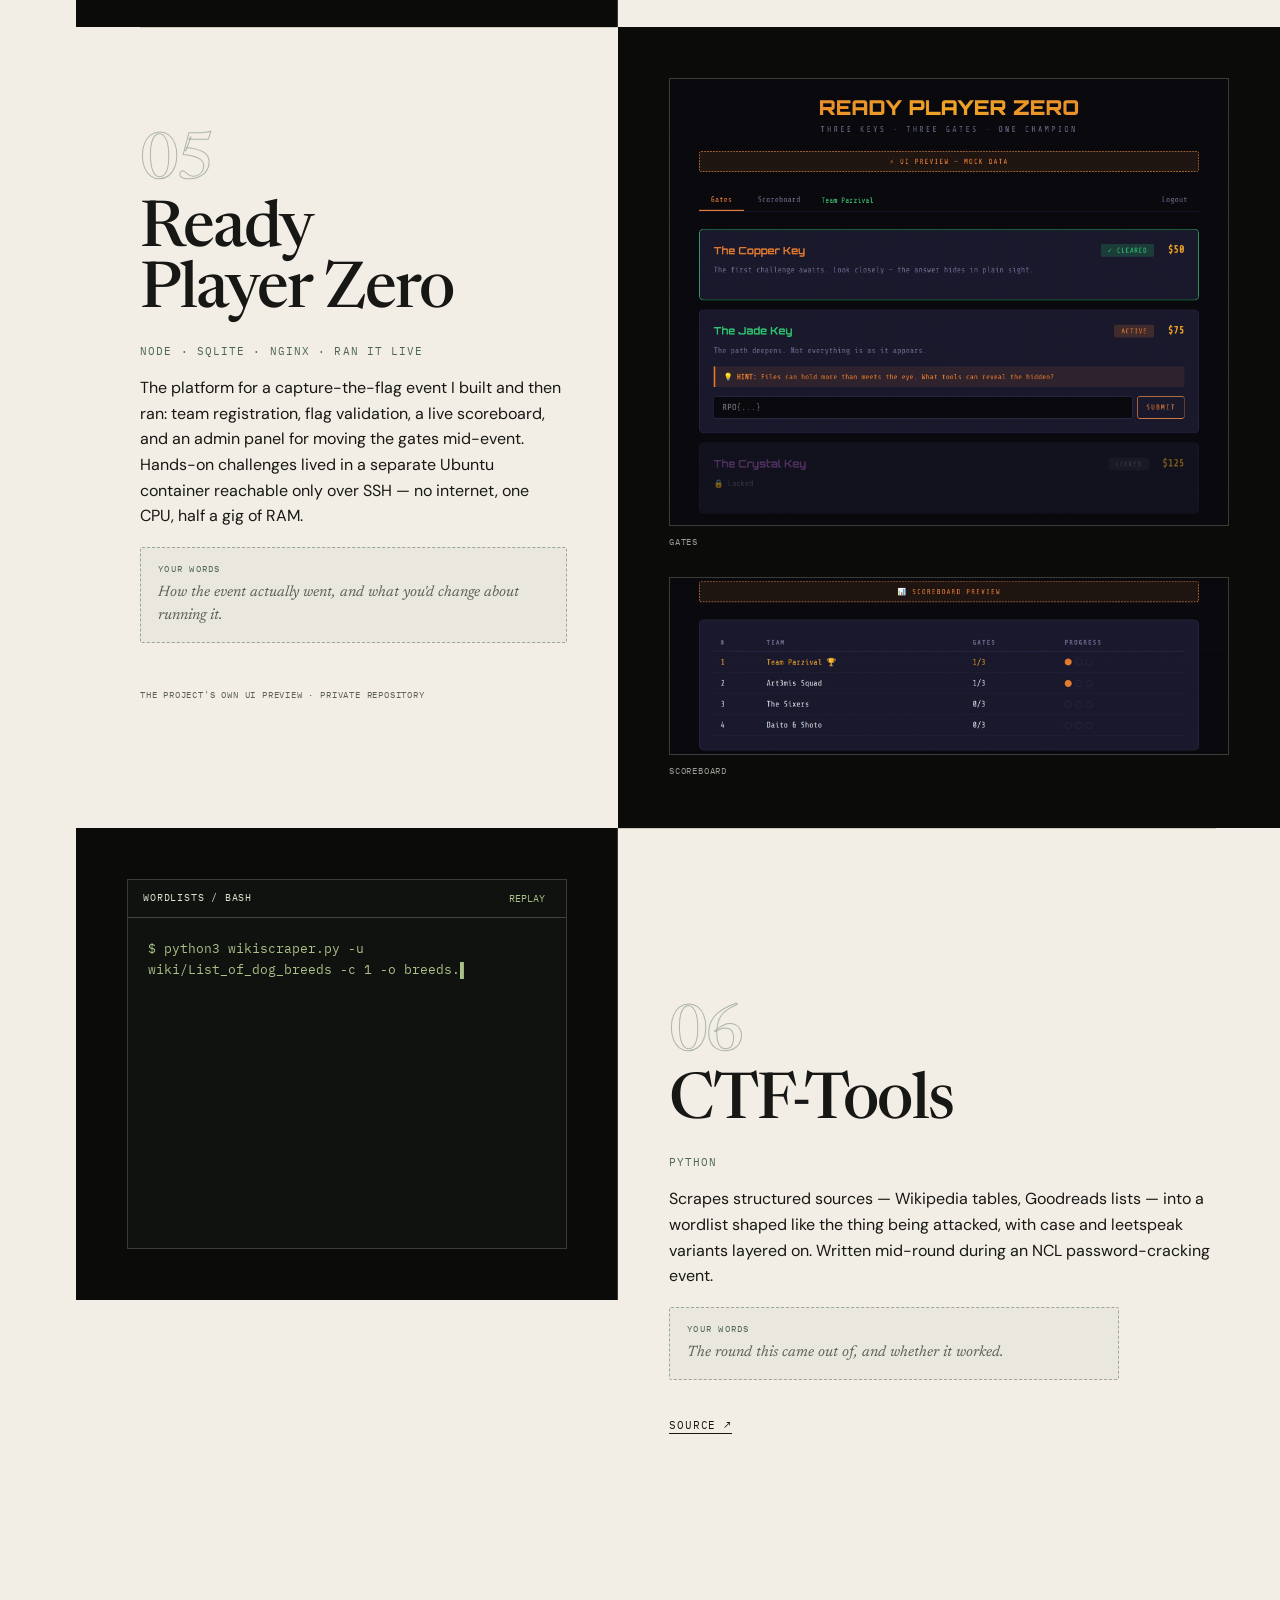
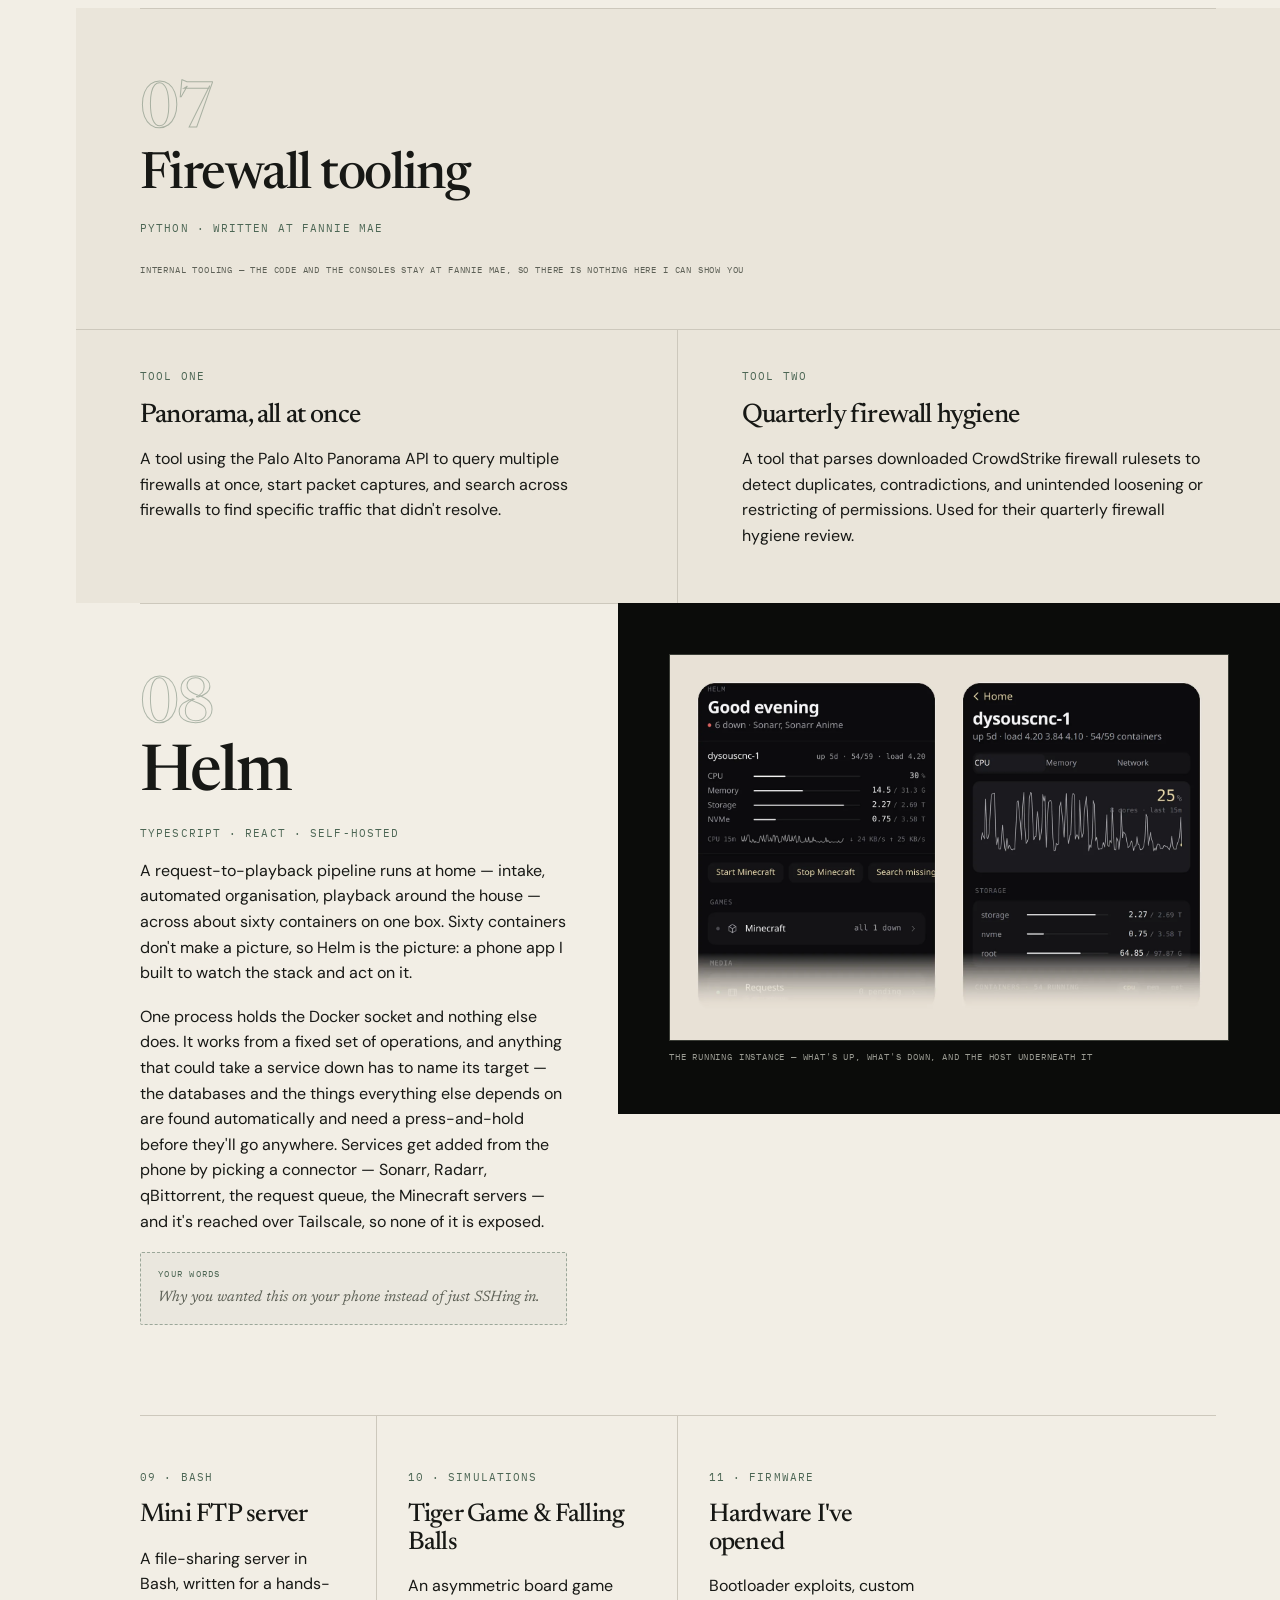
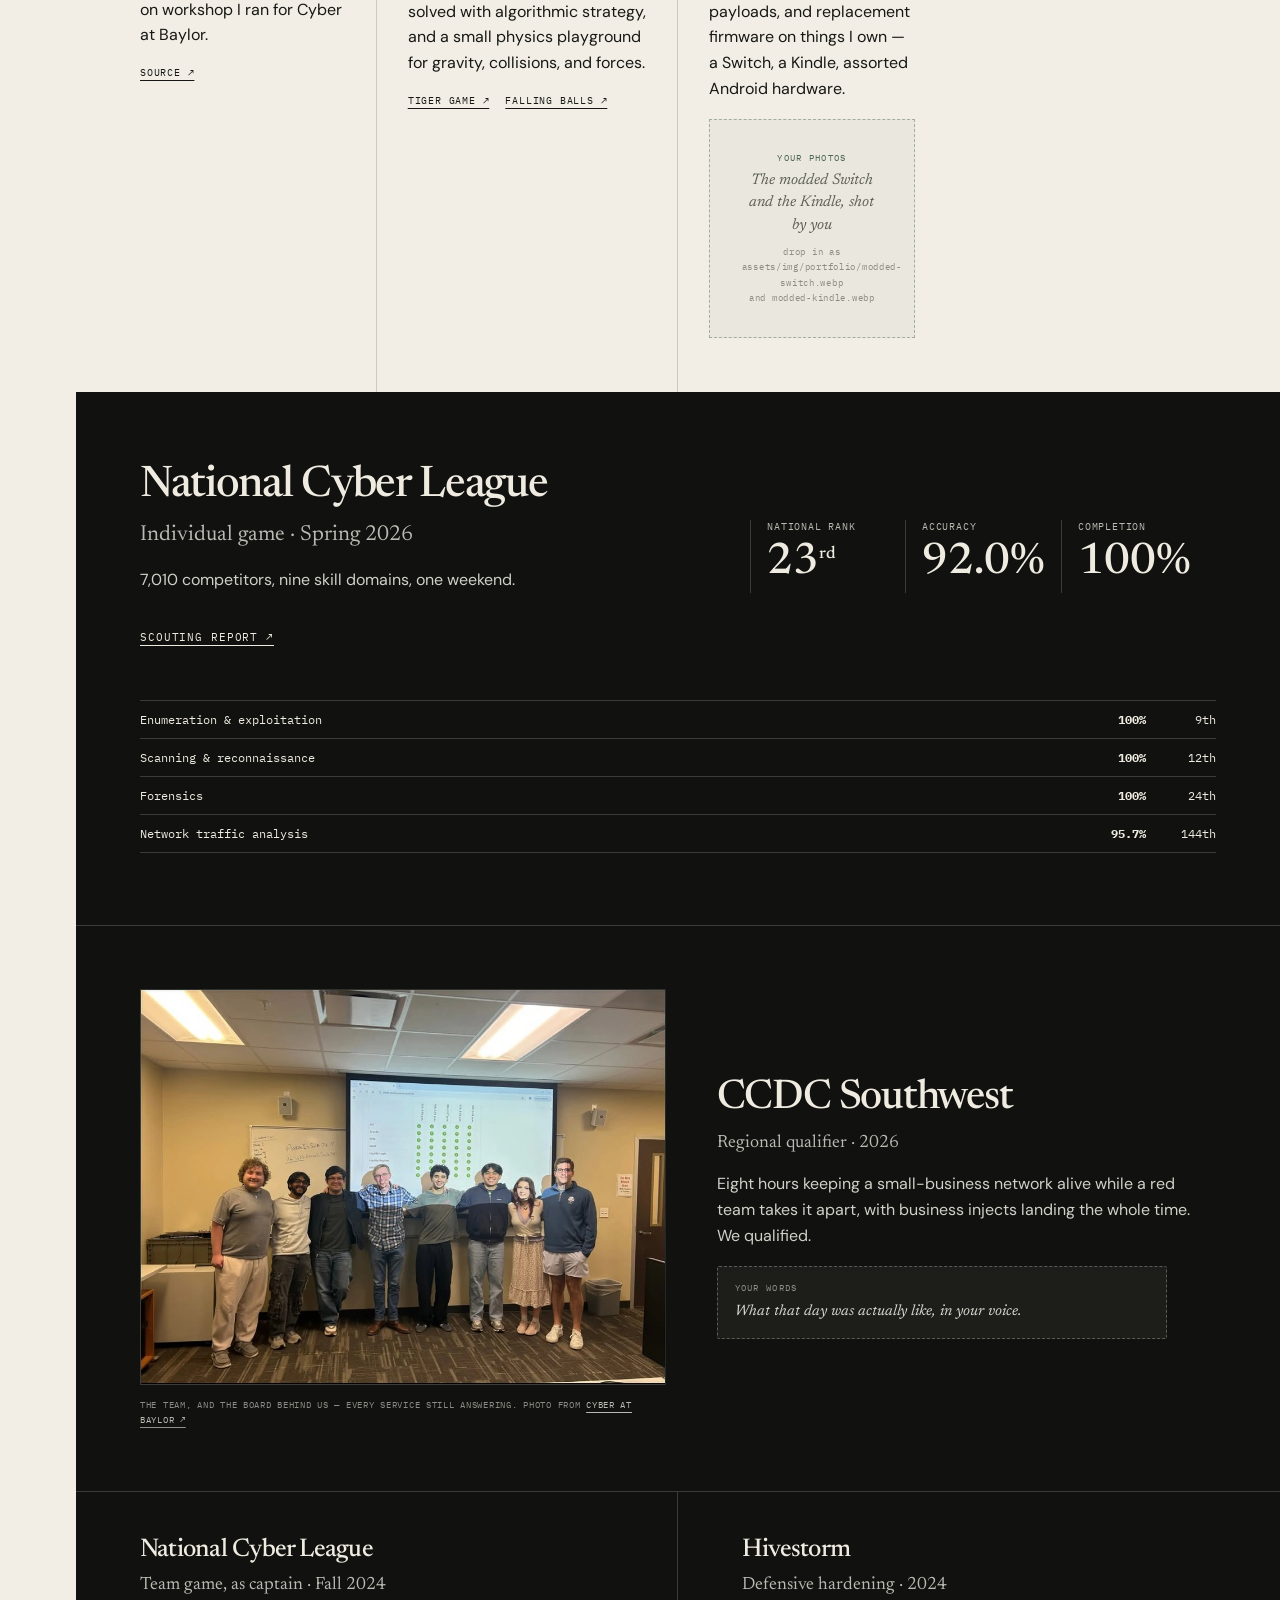
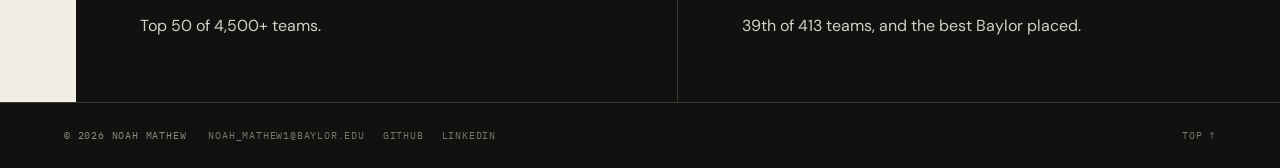
==== commit 9cca4629: "Refine portfolio media and listening room Co-Authored-By: Paperclip <noreply@paperclip.ing>" ====
--- a/index.html
+++ b/index.html
@@ -70,19 +70,20 @@
                 <span class="spine s4" aria-hidden="true"></span>
                 <span class="spine s5" aria-hidden="true"></span>
                 <span class="spine s6" aria-hidden="true"></span>
-                <!-- Sleeves file themselves in as tracks actually play: the cover of
-                     each played track is pulled from Spotify's oEmbed and propped at
-                     the front of the shelf. Nothing here is a mock-up of an album. -->
-                <ol class="sleeves" id="sleeves" aria-label="Records played so far"></ol>
               </div>
               <div class="shelf-board" aria-hidden="true"></div>
             </div>
 
             <div class="deck">
               <div class="platter" id="platter">
+                <!-- A picture disc, not a black record with a sticker in the
+                     middle: the cover is pressed across the whole face and the
+                     grooves and the sheen sit on top of it. -->
                 <div class="record" id="record">
+                  <img class="record-face" id="record-face" alt="" width="640" height="640" hidden>
+                  <span class="record-grooves" aria-hidden="true"></span>
+                  <span class="record-sheen" aria-hidden="true"></span>
                   <span class="record-label" id="record-label">
-                    <img class="record-art" id="record-art" alt="" width="300" height="300" hidden>
                     <span class="record-side" id="record-side">Side A</span>
                   </span>
                 </div>
@@ -96,16 +97,28 @@
               <span class="play-icon" aria-hidden="true">▶</span>
               <span class="sound-label">Play</span>
             </button>
+            <p class="deck-now" id="deck-now" aria-live="polite"></p>
             <a class="scrobble" href="https://www.last.fm/user/Dysous" target="_blank" rel="noopener">Last.fm ↗</a>
           </div>
+
+          <!-- The crate. Filled from the playlist at build time (see
+               tools/fetch-playlist.py) so there is something to flip through
+               before a single note has played — the old shelf only filled in
+               after a track finished, which meant it was empty exactly when
+               someone was deciding whether to press play. -->
+          <section class="crate" id="crate" aria-labelledby="crate-head">
+            <h3 class="crate-head" id="crate-head">On the shelf</h3>
+            <ol class="crate-rail" id="crate-rail"></ol>
+          </section>
 
           <!-- the Spotify player mounts here once a playlist is set in main.js -->
           <div class="deck-player" id="deck-player" hidden></div>
 
           <!-- Spotify's own limitation, worth saying out loud so a visitor who
                gets 30 seconds a track doesn't think the deck is broken. -->
-          <p class="deck-fine" id="deck-fine" hidden>Spotify plays 30-second previews unless
-            you're signed in to Spotify in this browser.</p>
+          <p class="deck-fine" id="deck-fine" hidden>Spotify plays 30-second previews unless you're
+            signed in to Spotify in this browser, and gives an embed no volume control of its own —
+            both are its rules. Use your system volume.</p>
 
           <!-- slot: music — swap this whole <p> for <p class="deck-note">your words</p> -->
           <p class="draft deck-draft" data-slot="music">
@@ -161,7 +174,7 @@
             <li><i class="sw sw-gold"></i>Charging contacts</li>
             <li><i class="sw sw-liner"></i>Inner resin liner</li>
           </ul>
-          <p class="note">A model of the part layout, not a scan of the hardware</p>
+          <p class="note">A model of the part layout, built from Colmi’s own teardown photography — not a scan of the hardware</p>
         </div>
         <figure class="ring-stage" id="ring-stage">
           <canvas width="760" height="620" aria-label="Interactive three-dimensional view of the Colmi R02 ring. Drag to rotate it; use the separation slider to pull its parts apart."></canvas>
@@ -195,10 +208,33 @@
           <a class="link" href="https://github.com/Dysous/Rust-DNS-Resolver" target="_blank" rel="noopener">Source ↗</a>
         </div>
 
-        <div class="work-visual stack-visual">
-          <figure class="shot"><img src="assets/img/portfolio/dns-dashboard.webp" alt="DNS monitor dashboard: 346 total queries, 22 cache hits, 60 ms average latency, 40 blocked queries, 304 DNSSEC validations, and lists of top queried and top blocked domains" width="836" height="1462" loading="lazy"><figcaption>Ordinary traffic</figcaption></figure>
-          <figure class="shot"><img src="assets/img/portfolio/dns-threats.webp" alt="Threat page: average threat score 98.4, a tunneling watchlist entry for evil.test with 432 unique subdomains and 4.85 average entropy, plus flagged queries scoring 160" width="836" height="1120" loading="lazy"><figcaption>Under a simulated tunneling run</figcaption></figure>
-          <figure class="shot"><img src="assets/img/portfolio/dns-logs.webp" alt="Live DNS request stream showing timestamps, source IPs, domains, protocol, latency, and status" width="836" height="590" loading="lazy"><figcaption>Query stream</figcaption></figure>
+        <!-- Three full-height dashboard captures stacked made this section run
+             for most of a screen and a half of scrolling. The monitor is a
+             tabbed app, so the captures sit in one window and you switch
+             between them the way you would in the real thing. -->
+        <div class="work-visual">
+          <figure class="app-window" id="dns-window">
+            <div class="app-chrome">
+              <span class="app-dots" aria-hidden="true"><i></i><i></i><i></i></span>
+              <div class="app-tabs" role="tablist" aria-label="DNS monitor views">
+                <button role="tab" id="dns-tab-1" aria-controls="dns-panel-1" aria-selected="true">Dashboard</button>
+                <button role="tab" id="dns-tab-2" aria-controls="dns-panel-2" aria-selected="false">Threats</button>
+                <button role="tab" id="dns-tab-3" aria-controls="dns-panel-3" aria-selected="false">Logs</button>
+              </div>
+            </div>
+            <div class="app-screen">
+              <div role="tabpanel" id="dns-panel-1" aria-labelledby="dns-tab-1">
+                <img src="assets/img/portfolio/dns-dashboard.webp" alt="DNS monitor dashboard: 346 total queries, 22 cache hits, 60 ms average latency, 40 blocked queries, 304 DNSSEC validations, and lists of top queried and top blocked domains" width="836" height="1399" loading="lazy">
+              </div>
+              <div role="tabpanel" id="dns-panel-2" aria-labelledby="dns-tab-2" hidden>
+                <img src="assets/img/portfolio/dns-threats.webp" alt="Threat page: average threat score 98.4, a tunneling watchlist entry for evil.test with 432 unique subdomains and 4.85 average entropy, plus flagged queries scoring 160" width="836" height="1057" loading="lazy">
+              </div>
+              <div role="tabpanel" id="dns-panel-3" aria-labelledby="dns-tab-3" hidden>
+                <img src="assets/img/portfolio/dns-logs.webp" alt="Live DNS request stream showing timestamps, source IPs, domains, protocol, latency, and status" width="836" height="590" loading="lazy">
+              </div>
+            </div>
+            <figcaption id="dns-cap">Ordinary traffic · the window scrolls, the tabs are the app’s own</figcaption>
+          </figure>
         </div>
       </article>
 
@@ -216,26 +252,36 @@
             <span class="draft-tag">your words</span>
             The part of this you'd want someone to notice — the layout reflow, the rotations, the sound design, whatever it was.
           </p>
-          <p class="note">A 45-second run of the compiled project, with its own audio. Scrub it.</p>
+          <p class="note">A 45-second run of the compiled project, with its own audio. It starts
+            muted because browsers insist; the sound is the project's own.</p>
           <a class="link" href="https://github.com/Dysous/DataStructuresFinalProject" target="_blank" rel="noopener">Source ↗</a>
         </div>
         <div class="work-visual tree-visual">
           <figure class="screen-capture">
+            <!-- Autoplays, muted and looping, once it scrolls into view — every
+                 browser blocks autoplay with sound, so the only honest version
+                 of "it starts on its own" is muted with an obvious way to turn
+                 the sound on. main.js drives play/pause from an observer. -->
             <video id="tree-video" width="1280" height="720"
                    poster="assets/img/portfolio/redblack-tree-poster.webp"
-                   controls preload="metadata" playsinline
-                   aria-label="Screen recording of the red-black tree visualizer: nine ascending inserts with recolorings and rotations, then two deletions with fix-ups">
+                   controls muted loop autoplay preload="metadata" playsinline
+                   aria-label="Screen recording of the red-black tree visualizer: five ascending inserts, the Santa Miku sprite toggled on with M, four more inserts, then two deletions with fix-ups">
               <source src="assets/video/redblack-tree.mp4" type="video/mp4">
             </video>
-            <figcaption>Nine ascending inserts, each rebalance, then two deletions · sound on</figcaption>
+            <button class="sound-toggle" id="tree-sound" type="button" aria-pressed="false">
+              <i aria-hidden="true">🔇</i><span>Sound off</span>
+            </button>
+            <figcaption>Nine ascending inserts, each rebalance, then two deletions — and the
+              Santa Miku the project hides behind <kbd>M</kbd></figcaption>
           </figure>
         </div>
       </article>
 
       <!-- 04 ——— Book Nook ——————————————————————————————————————
            Noah's Software 2 group project. He owns the map and the
-           Goodreads import; the media for all three panels is still to
-           come, so each one is a marked slot rather than a stand-in. -->
+           Goodreads import. The map and the app are captures of the real
+           thing, built and run locally; the import is still a marked slot
+           because Goodreads put shelf pages behind a sign-in. -->
       <article class="work reverse" id="book-nook" data-rail="Book Nook">
         <div class="work-copy">
           <p class="num" aria-hidden="true">04</p>
@@ -243,9 +289,10 @@
           <p class="meta">Mapbox · OpenStreetMap · scraping · group project</p>
           <p class="spec">A book club app built with a team for Software Engineering 2. My two
             pieces were the map and the Goodreads import.</p>
-          <p class="spec">The map plots the bookshops, libraries, and stores around you. The markers
-            aren't hand-entered — they're queried out of OpenStreetMap with Overpass and rendered
-            through Mapbox, so the map fills itself in wherever a member happens to be.</p>
+          <p class="spec">The map plots the bookshops, libraries, and cafés a club could meet in. The
+            markers aren't hand-entered — they're pulled out of OpenStreetMap with Overpass, published
+            as Mapbox tilesets, and drawn under the club's own meeting pins. Waco is mapped shop by
+            shop; libraries and cafés are carried nationally.</p>
           <p class="spec">The importer scrapes an existing Goodreads account, so a member arrives
             with their shelves, ratings, and reading history already in the app instead of starting
             from an empty profile.</p>
@@ -257,29 +304,38 @@
           </p>
         </div>
         <div class="work-visual stack-visual">
-          <!-- media slot 1 of 3 — the map, first on purpose -->
-          <figure class="media-slot media-slot-video" data-media="book-nook-map">
-            <div class="slot-frame" style="aspect-ratio:16/9">
-              <span class="slot-tag">Video · first</span>
-              <span class="slot-what">The map: pan it, markers resolving in from Overpass</span>
-              <span class="slot-how">drop in as assets/video/book-nook-map.mp4</span>
-            </div>
-          </figure>
-          <!-- media slot 2 of 3 — the Goodreads import -->
+          <!-- 1 of 3 — the map, first on purpose. Recorded from the project built
+               and run locally: his Spring API, his Next front end, his Mapbox
+               styles, with club meetings seeded onto real Waco shops. -->
+          <figure class="screen-capture">
+            <video id="book-nook-video" width="1280" height="720"
+                   poster="assets/img/portfolio/book-nook-map-poster.webp"
+                   controls muted loop playsinline preload="metadata"
+                   aria-label="Screen recording of the Book Nook map over Waco: bookshop and library markers from OpenStreetMap, club meeting pins, and a meeting popup opening at West Waco Library">
+              <source src="assets/video/book-nook-map.mp4" type="video/mp4">
+            </video>
+            <figcaption>Waco, his tilesets: book and café markers out of OpenStreetMap, club
+              meetings pinned on top, one opened at the West Waco Library</figcaption>
+          </figure>
+          <!-- 2 of 3 — still a marked slot. Goodreads put its shelf pages behind
+               a sign-in wall, so the importer can't be filmed working against a
+               live account from here. See the note in the slot. -->
           <figure class="media-slot" data-media="book-nook-import">
             <div class="slot-frame" style="aspect-ratio:16/10">
-              <span class="slot-tag">Capture · second</span>
+              <span class="slot-tag">Blocked · needs you</span>
               <span class="slot-what">A real Goodreads account coming in — shelves populated</span>
-              <span class="slot-how">drop in as assets/img/portfolio/book-nook-import.webp</span>
+              <span class="slot-how">Goodreads now requires a sign-in to read /review/list, so the
+                scraper gets a login page instead of a shelf. Signing in once, or saving the shelf
+                page, is all it needs.</span>
             </div>
           </figure>
-          <!-- media slot 3 of 3 — the app itself -->
-          <figure class="media-slot" data-media="book-nook-ui">
-            <div class="slot-frame" style="aspect-ratio:16/10">
-              <span class="slot-tag">Capture · third</span>
-              <span class="slot-what">The app in ordinary use — a club, a shelf, a discussion</span>
-              <span class="slot-how">drop in as assets/img/portfolio/book-nook-ui.webp</span>
-            </div>
+          <!-- 3 of 3 — the app itself, running locally -->
+          <figure class="shot">
+            <img src="assets/img/portfolio/book-nook-ui.webp" width="1600" height="1000"
+                 loading="lazy" decoding="async"
+                 alt="Book Nook's clubs page, showing five public reading clubs in Waco with their cadence and description">
+            <figcaption>The app in ordinary use — clubs, each with a venue and a meeting
+              cadence</figcaption>
           </figure>
         </div>
       </article>
@@ -357,24 +413,44 @@
         </div>
       </section>
 
-      <!-- 08 ——— smaller work ——————————————————————————————————— -->
+      <!-- 08 ——— Helm —————————————————————————————————————————
+           The media stack is the subject; Helm is the only way to see it.
+           Captures are of the instance running on his own box, read-only —
+           nothing in the capture pass touched a container. -->
+      <article class="work" id="helm" data-rail="Helm">
+        <div class="work-copy">
+          <p class="num" aria-hidden="true">08</p>
+          <h2>Helm</h2>
+          <p class="meta">TypeScript · React · self-hosted</p>
+          <p class="spec">A request-to-playback pipeline runs at home — intake, automated
+            organisation, playback around the house — across about sixty containers on one box.
+            Sixty containers don't make a picture, so Helm is the picture: a phone app I built to
+            watch the stack and act on it.</p>
+          <p class="spec">One process holds the Docker socket and nothing else does. It works from a
+            fixed set of operations, and anything that could take a service down has to name its
+            target — the databases and the things everything else depends on are found automatically
+            and need a press-and-hold before they'll go anywhere. Services get added from the phone
+            by picking a connector — Sonarr, Radarr, qBittorrent, the request queue, the Minecraft
+            servers — and it's reached over Tailscale, so none of it is exposed.</p>
+          <!-- slot: helm — swap this whole <p> for <p class="voice">your words</p> -->
+          <p class="draft" data-slot="helm">
+            <span class="draft-tag">your words</span>
+            Why you wanted this on your phone instead of just SSHing in.
+          </p>
+        </div>
+        <div class="work-visual">
+          <figure class="shot">
+            <img src="assets/img/portfolio/helm-phones.webp" width="1600" height="1106"
+                 loading="lazy" decoding="async"
+                 alt="Two Helm screens on an iPhone: the home screen listing host load, quick actions and each service's status, and the system screen with a CPU graph, disk usage and the running containers">
+            <figcaption>The running instance — what's up, what's down, and the host underneath
+              it</figcaption>
+          </figure>
+        </div>
+      </article>
+
+      <!-- 09 ——— smaller work ——————————————————————————————————— -->
       <section class="grid-block" id="smaller" data-rail="Smaller work" aria-label="Smaller work">
-        <article>
-          <p class="meta">08 · Self-hosted · Helm</p>
-          <h3>Media stack</h3>
-          <p class="spec">A request-to-playback pipeline running at home: intake, automated
-            organisation, and playback across the devices in the house.</p>
-          <p class="spec">Roughly twenty containers, which is twenty things to wire up by hand —
-            so the whole stack is a Helm chart instead. One values file brings the lot up, and
-            that chart is the part worth showing; the containers themselves aren't a picture.</p>
-          <!-- Written from Noah's note, not from the chart. Confirm or correct the
-               Helm paragraph above, then delete this box. -->
-          <p class="draft confirm" data-slot="helm">
-            <span class="draft-tag">check this</span>
-            I wrote the Helm paragraph from your one-line note. Tell me what the chart actually
-            does — k3s or full k8s, what's templated, whether it's public — and I'll make it true.
-          </p>
-        </article>
         <article>
           <p class="meta">09 · Bash</p>
           <h3>Mini FTP server</h3>
@@ -473,6 +549,9 @@
     <a class="to-top" href="#top">Top ↑</a>
   </footer>
 
+  <!-- the playlist's running order, baked by tools/fetch-playlist.py, so the
+       crate has records in it before anything has played -->
+  <script src="assets/js/playlist.js"></script>
   <script src="assets/js/main.js"></script>
   <script src="assets/js/ring.js"></script>
 </body>
--- a/assets/css/style.css
+++ b/assets/css/style.css
@@ -142,21 +142,6 @@
 .scene-row>*{min-width:0}
 .shelf{display:flex;flex-direction:column;justify-content:flex-end}
 .spines{position:relative;display:flex;align-items:flex-end;gap:5px;height:clamp(180px,26vh,250px)}
-/* Records file themselves in here as they play: each sleeve is the real
-   cover art of a track that actually came out of the deck, fetched from
-   Spotify's oEmbed. An empty shelf means nothing has played yet — it is
-   not a shelf of invented albums. */
-.sleeves{position:absolute;left:0;right:0;bottom:0;margin:0;padding:0;list-style:none;
-  display:flex;align-items:flex-end;pointer-events:none}
-.sleeves li{width:58%;flex:none;aspect-ratio:1;margin-right:-44%;
-  border:1px solid rgba(0,0,0,.55);box-shadow:0 9px 22px rgba(0,0,0,.6);
-  transform-origin:bottom left;animation:sleeve-in .55s cubic-bezier(.16,1,.3,1) both}
-.sleeves li:last-child{margin-right:0}
-.sleeves img{display:block;width:100%;height:100%;object-fit:cover}
-@keyframes sleeve-in{
-  from{opacity:0;transform:rotate(-15deg) translateY(12px)}
-  to{opacity:1;transform:rotate(-6deg)}}
-@media (prefers-reduced-motion:reduce){.sleeves li{transform:rotate(-6deg)}}
 .spine{position:relative;flex:1;border-radius:1px 1px 0 0;background:#2a2d27;text-decoration:none;
   box-shadow:inset -3px 0 0 rgba(0,0,0,.35),inset 1px 0 0 rgba(255,255,255,.05);transition:transform .25s,background .25s}
 .spine span{position:absolute;bottom:11px;left:50%;transform:translateX(-50%) rotate(180deg);writing-mode:vertical-rl;
@@ -175,7 +160,13 @@
 .platter{width:min(270px,56vw);aspect-ratio:1;margin:0 auto;border-radius:50%;display:grid;place-items:center;
   background:radial-gradient(circle,#43463e 0 96%,#2a2d27 100%);
   box-shadow:inset 0 0 0 1px rgba(255,255,255,.07),inset 0 0 22px rgba(0,0,0,.45)}
-.record{width:87%;aspect-ratio:1;border-radius:50%;display:grid;place-items:center;
+/* The record is a picture disc. The cover is pressed across the whole face
+   rather than shrunk onto a sticker in the middle, so the thing spinning on
+   the platter is visibly a different record for every track — which is the
+   point of having a deck at all. Grooves and the sheen ride on top of the
+   art; --vinyl and --tint come from the cover (see playlist.js). */
+.record{position:relative;width:87%;aspect-ratio:1;border-radius:50%;display:grid;place-items:center;
+  --vinyl:#0a0908;--tint:#4c6654;
   background:
     radial-gradient(circle at 50% 50%,#000 0 1.5%,transparent 1.6%),
     conic-gradient(from 210deg,rgba(255,150,110,.05) 0deg,rgba(255,215,90,.03) 40deg,transparent 90deg,
@@ -183,25 +174,95 @@
     repeating-radial-gradient(circle at 50% 50%,transparent 0,transparent 1.5%,rgba(255,255,255,.028) 1.6%,transparent 1.75%),
     radial-gradient(circle at 36% 28%,rgba(255,255,255,.06),transparent 46%),#0a0908;
   box-shadow:inset 0 0 0 1px rgba(255,255,255,.07),0 12px 30px rgba(0,0,0,.65)}
-/* A pressed paper label rather than a blank disc: a moss outer band, the
-   concentric print rings, a punched spindle hole. Once a track is playing
-   its real cover art replaces the paper and keeps the hole. */
-.record-label{position:relative;width:34%;aspect-ratio:1;border-radius:50%;overflow:hidden;
+/* the pressed lip: a narrow band of actual vinyl outside the printed area,
+   tinted from the cover the way coloured vinyl is */
+.record.pressed{background:
+    radial-gradient(circle at 50% 50%,var(--tint) 0 100%),var(--vinyl)}
+
+.record-face{position:absolute;inset:2.5%;width:95%;height:95%;object-fit:cover;
+  border-radius:50%;box-shadow:0 0 0 1px rgba(0,0,0,.5)}
+.record-face[hidden]{display:none}
+
+/* grooves cut across the print — tight concentric lines, eased off at the
+   label and at the lead-in so the disc has a run-out like a real pressing */
+.record-grooves{position:absolute;inset:2.5%;border-radius:50%;pointer-events:none;
+  background:
+    repeating-radial-gradient(circle at 50% 50%,
+      rgba(0,0,0,.34) 0 1px,rgba(255,255,255,.07) 1px 2px,transparent 2px 3px);
+  -webkit-mask:radial-gradient(circle at 50% 50%,transparent 0 19%,#000 24% 92%,transparent 97%);
+  mask:radial-gradient(circle at 50% 50%,transparent 0 19%,#000 24% 92%,transparent 97%)}
+.record:not(.pressed) .record-grooves{opacity:0}
+
+/* one soft highlight lying across the disc, so it reads as a glossy
+   surface turning rather than a flat circle rotating */
+.record-sheen{position:absolute;inset:0;border-radius:50%;pointer-events:none;
+  background:
+    conic-gradient(from 200deg,transparent 0deg,rgba(255,255,255,.14) 24deg,transparent 58deg,
+      transparent 180deg,rgba(255,255,255,.09) 206deg,transparent 240deg);
+  mix-blend-mode:screen}
+
+/* A pressed paper label: a band in the cover's own colour, the concentric
+   print rings, a punched spindle hole. */
+.record-label{position:relative;z-index:2;width:34%;aspect-ratio:1;border-radius:50%;overflow:hidden;
   display:grid;place-items:center;text-align:center;color:#2b2822;
   background:
     radial-gradient(circle at 50% 50%,#080907 0 6.5%,transparent 7%),
     repeating-radial-gradient(circle at 50% 50%,transparent 0 14.5%,rgba(43,40,34,.17) 14.5% 15.3%,transparent 15.8%),
-    radial-gradient(circle at 50% 50%,transparent 0 61%,#4c6654 61.5% 100%),
+    radial-gradient(circle at 50% 50%,transparent 0 61%,var(--tint,#4c6654) 61.5% 100%),
     radial-gradient(circle at 42% 34%,#ded7c4,#c3bcab);
-  box-shadow:inset 0 0 0 1px rgba(0,0,0,.3)}
+  box-shadow:inset 0 0 0 1px rgba(0,0,0,.3),0 0 10px rgba(0,0,0,.45)}
 .record-side{position:relative;z-index:1;transform:translateY(150%);
   font:7px var(--mono);letter-spacing:.14em;text-transform:uppercase}
-.record-art{position:absolute;inset:0;width:100%;height:100%;object-fit:cover;border-radius:50%}
-.record-art[hidden]{display:none}
-.record-label.has-art .record-side{display:none}
-.record-label.has-art:after{content:"";position:absolute;left:50%;top:50%;z-index:2;
-  width:13%;height:13%;transform:translate(-50%,-50%);border-radius:50%;background:#080907;
-  box-shadow:0 0 0 1px rgba(255,255,255,.12)}
+
+/* ——— the crate ————————————————————————————————————————————
+   Full from the first paint. Every cover is the real one, pulled from the
+   playlist by tools/fetch-playlist.py — nothing here is an invented album.
+   Flip through it like a crate; clicking a sleeve puts that record on. */
+.crate{display:flex;flex-direction:column;gap:10px}
+.crate-head{margin:0;font:9px var(--mono);letter-spacing:.14em;text-transform:uppercase;color:#8e9086;font-weight:400}
+/* Vertical padding is load-bearing: overflow-x:auto forces overflow-y to
+   compute as auto too, so the hover lift and the caption have to live
+   inside the scroll box or they get clipped off. */
+.crate-rail{display:flex;align-items:flex-end;gap:0;margin:0;padding:16px 0 42px;list-style:none;
+  overflow-x:auto;overflow-y:hidden;scroll-snap-type:x proximity;
+  scrollbar-width:thin;scrollbar-color:#45483f transparent}
+.crate-rail::-webkit-scrollbar{height:5px}
+.crate-rail::-webkit-scrollbar-track{background:rgba(255,255,255,.05)}
+.crate-rail::-webkit-scrollbar-thumb{background:#45483f}
+/* sleeves lean into each other the way records do in a crate; the overlap
+   lives on the list item, because that is the flex item — on the button
+   inside it, it squeezes the item instead and crops the cover */
+.crate-rail li{position:relative;flex:none;margin-right:-26px;scroll-snap-align:start;
+  transition:margin-right .28s cubic-bezier(.16,1,.3,1)}
+.crate-rail li:last-child{margin-right:0}
+.crate-rail li:hover,.crate-rail li:focus-within{z-index:2;margin-right:-4px}
+.sleeve{position:relative;display:block;width:86px;padding:0;border:0;cursor:pointer;
+  background:transparent;transform-origin:bottom center;
+  transition:transform .28s cubic-bezier(.16,1,.3,1)}
+/* Each sleeve is overlapped by the one in front of it, so it needs an edge
+   and a shadow thrown backwards — without them the row reads as a strip of
+   cropped images rather than records standing in a crate. */
+.sleeve img{display:block;width:86px;height:86px;object-fit:cover;
+  border:1px solid rgba(0,0,0,.6);border-left-color:rgba(255,255,255,.22);
+  box-shadow:-9px 0 15px -3px rgba(0,0,0,.8),4px 9px 20px rgba(0,0,0,.55)}
+.sleeve-cap{position:absolute;left:0;top:calc(100% + 6px);width:120px;text-align:left;
+  opacity:0;transition:opacity .2s;pointer-events:none}
+.sleeve-cap b{display:block;font:9px var(--mono);letter-spacing:.06em;color:#efebe1;font-weight:400;
+  overflow:hidden;text-overflow:ellipsis;white-space:nowrap}
+.sleeve-cap i{display:block;font:8px var(--mono);letter-spacing:.06em;color:#8e9086;font-style:normal;
+  overflow:hidden;text-overflow:ellipsis;white-space:nowrap}
+.sleeve:hover,.sleeve:focus-visible{transform:translateY(-14px);outline:none}
+.sleeve:hover .sleeve-cap,.sleeve:focus-visible .sleeve-cap{opacity:1}
+.sleeve:focus-visible img{box-shadow:0 0 0 2px var(--lichen),4px 8px 18px rgba(0,0,0,.6)}
+.sleeve:hover img,.sleeve:focus-visible img{box-shadow:0 0 22px -2px var(--tint,#4c6654),4px 10px 22px rgba(0,0,0,.65)}
+/* the record currently on the deck stays proud of the row */
+.sleeve.on{transform:translateY(-10px)}
+.sleeve.on img{box-shadow:0 0 0 1px var(--lichen),0 0 20px -4px var(--tint,#4c6654),4px 8px 18px rgba(0,0,0,.6)}
+@media (prefers-reduced-motion:reduce){.sleeve{transition:none}}
+
+.deck-now{margin:0;flex:1;min-width:0;font:9px var(--mono);letter-spacing:.08em;color:#b9bbb2;
+  overflow:hidden;text-overflow:ellipsis;white-space:nowrap}
+.deck-now:empty{display:none}
 .playing .record,.flipped .record{animation:spin 2.4s linear infinite}
 @keyframes spin{to{transform:rotate(360deg)}}
 @media (prefers-reduced-motion:reduce){.playing .record,.flipped .record{animation:none}}
@@ -354,9 +415,46 @@
 .shot img{display:block;width:100%;border:1px solid var(--dark-line);background:#0f1117}
 
 /* the tree recording */
+/* ——— an app in a window ————————————————————————————————————
+   The DNS monitor is a tabbed application, and its three captures are
+   full dashboard pages. Stacked, they ran for a screen and a half of
+   scrolling. In one window with the app's own tabs they take the height
+   of a single view, and switching is the same gesture as in the app. */
+.app-window{margin:0;background:#0f1117;border:1px solid var(--dark-line);
+  box-shadow:0 22px 50px rgba(0,0,0,.4);min-width:0}
+.app-chrome{display:flex;align-items:center;gap:14px;padding:0 12px;
+  background:#161a22;border-bottom:1px solid var(--dark-line)}
+.app-dots{display:flex;gap:6px;flex:none}
+.app-dots i{width:9px;height:9px;border-radius:50%;background:#2e3440}
+.app-tabs{display:flex;gap:0;overflow-x:auto;scrollbar-width:none}
+.app-tabs::-webkit-scrollbar{display:none}
+.app-tabs button{flex:none;background:transparent;border:0;border-bottom:2px solid transparent;cursor:pointer;
+  padding:12px 14px;font:9px var(--mono);letter-spacing:.1em;text-transform:uppercase;color:#7d8694}
+.app-tabs button:hover{color:#c3cad6}
+.app-tabs button[aria-selected="true"]{color:#efebe1;border-bottom-color:var(--lichen)}
+/* the capture is a whole page, so the window scrolls like one */
+.app-screen{height:clamp(380px,56vh,560px);overflow-y:auto;overscroll-behavior:contain;
+  scrollbar-width:thin;scrollbar-color:#2e3440 transparent}
+.app-screen::-webkit-scrollbar{width:7px}
+.app-screen::-webkit-scrollbar-thumb{background:#2e3440}
+.app-screen img{display:block;width:100%;height:auto}
+.app-window figcaption{padding:10px 14px;border-top:1px solid var(--dark-line);
+  font:9px var(--mono);letter-spacing:.08em;text-transform:uppercase;color:#7d8694}
+
 .tree-visual{background:#131410}
-.screen-capture{margin:0}
+.screen-capture{position:relative;margin:0}
 .screen-capture video{display:block;width:100%;height:auto;background:#fff;border:1px solid var(--dark-line)}
+/* It autoplays muted — every browser insists — so the way to the sound has
+   to be visible rather than hidden in the native control strip. */
+.sound-toggle{position:absolute;right:12px;top:12px;display:inline-flex;align-items:center;gap:7px;
+  padding:7px 11px;cursor:pointer;color:#efebe1;background:rgba(10,11,9,.76);
+  border:1px solid rgba(239,235,225,.3);backdrop-filter:blur(4px);
+  font:9px var(--mono);letter-spacing:.1em;text-transform:uppercase}
+.sound-toggle:hover{background:rgba(10,11,9,.9);border-color:rgba(239,235,225,.6)}
+.sound-toggle[aria-pressed="true"]{border-color:var(--lichen);color:var(--lichen)}
+.sound-toggle i{font-style:normal;line-height:1}
+.screen-capture figcaption kbd{font:9px var(--mono);padding:1px 5px;border:1px solid var(--dark-line);
+  border-radius:3px;background:rgba(255,255,255,.06)}
 
 /* terminal */
 .terminal-wrap{background:#10120f;color:#dde3ce;border:1px solid var(--dark-line)}
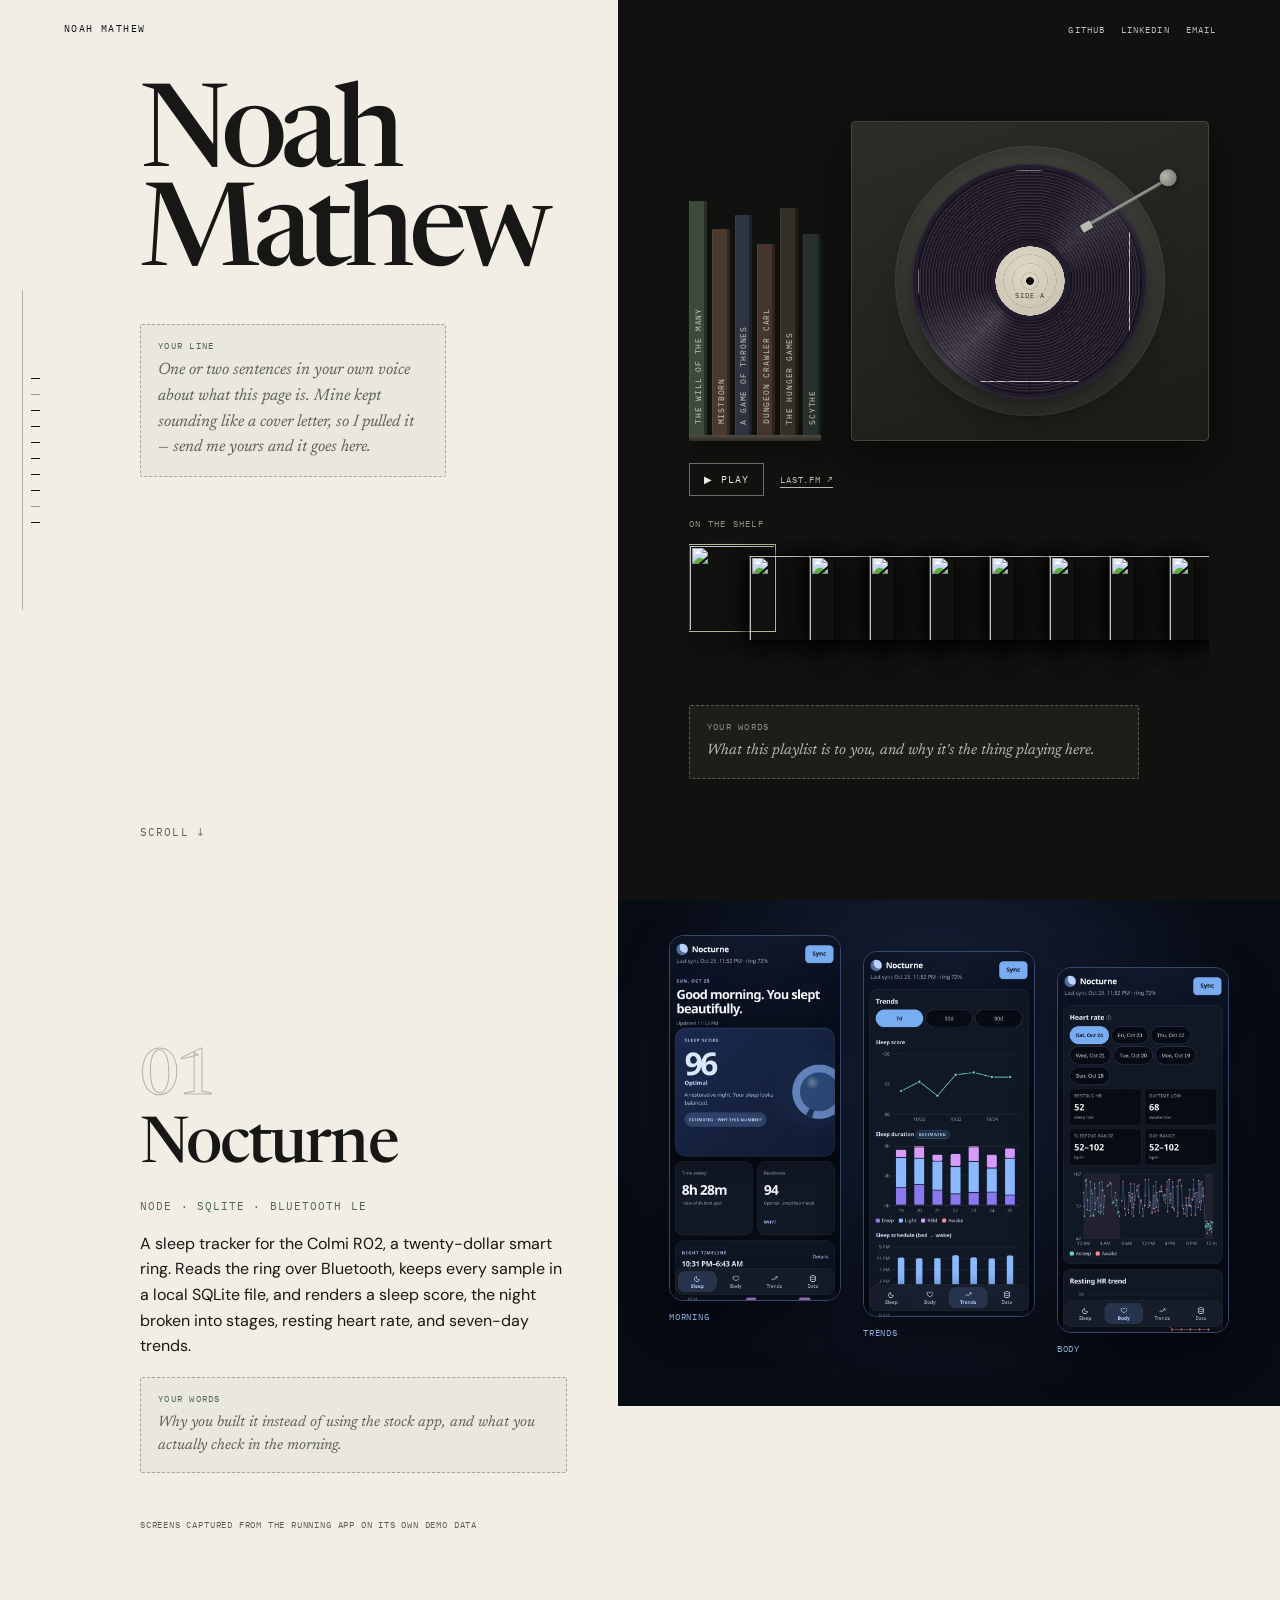
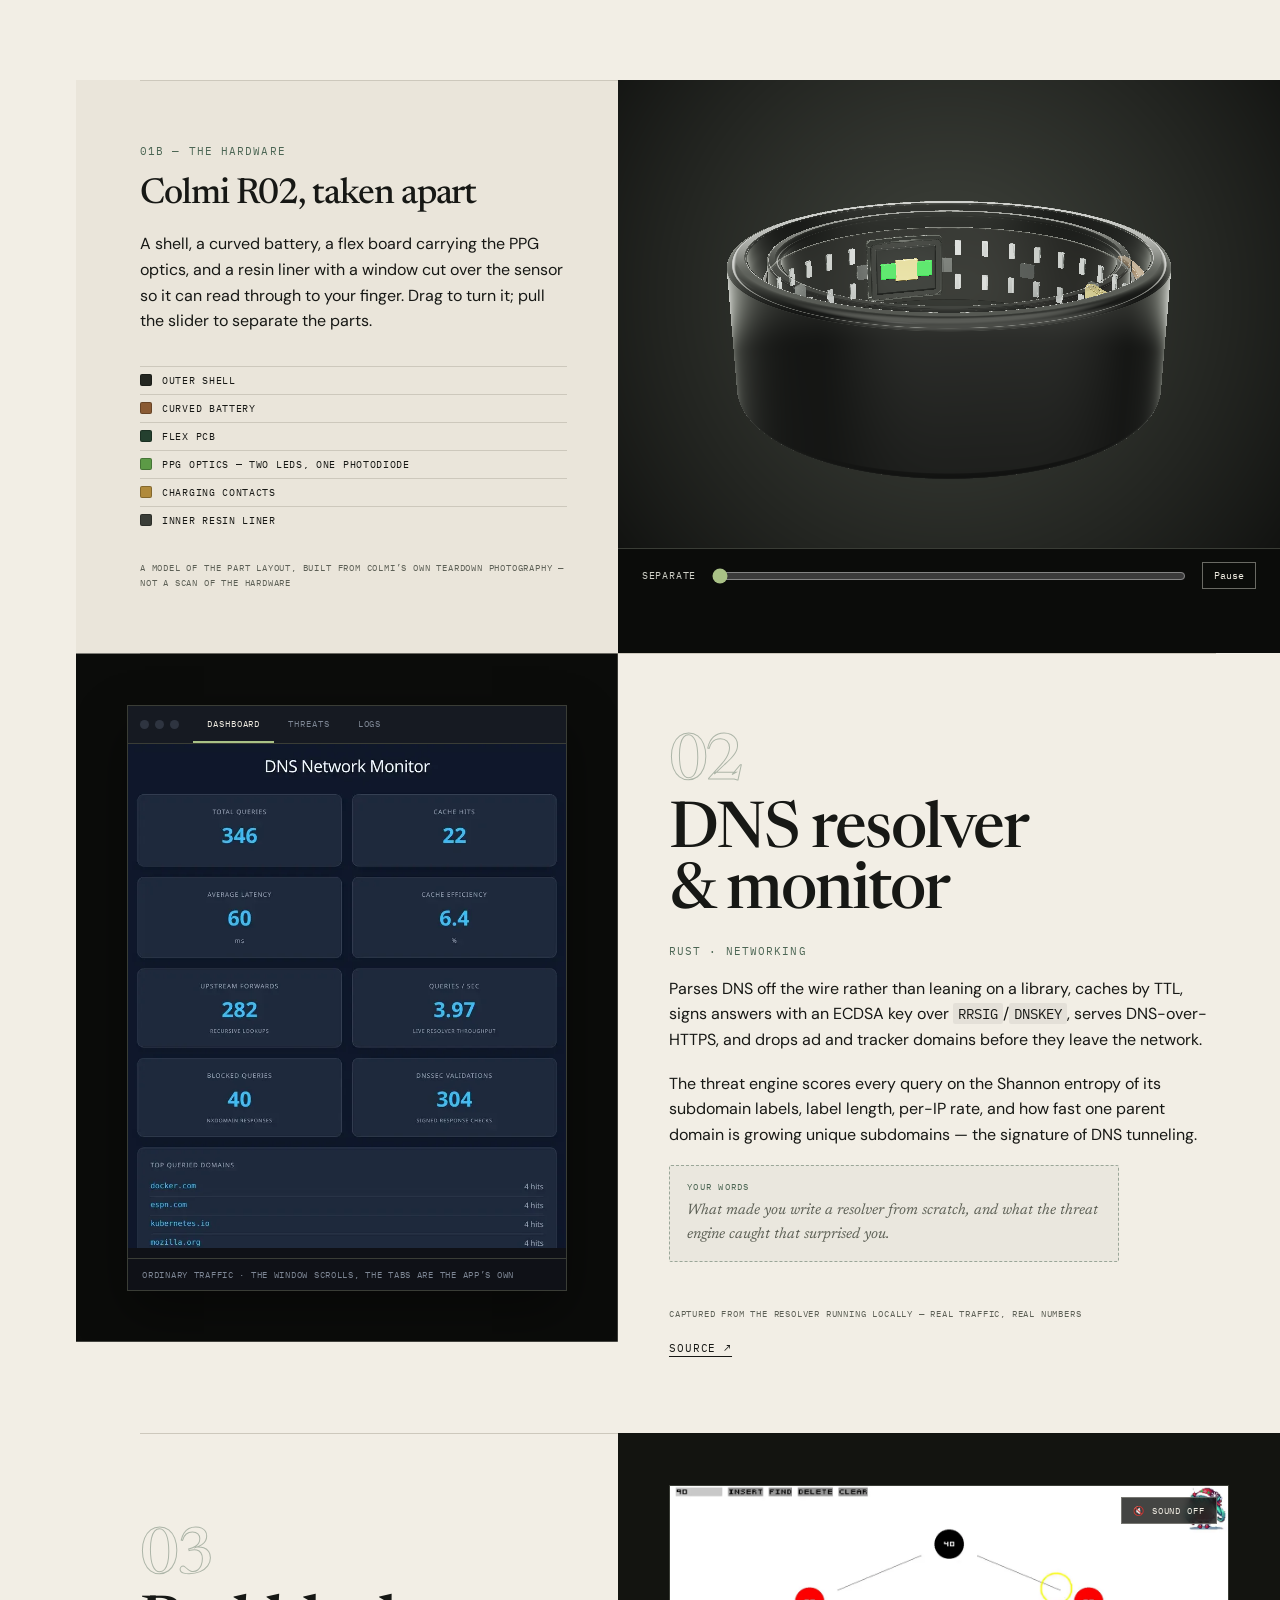
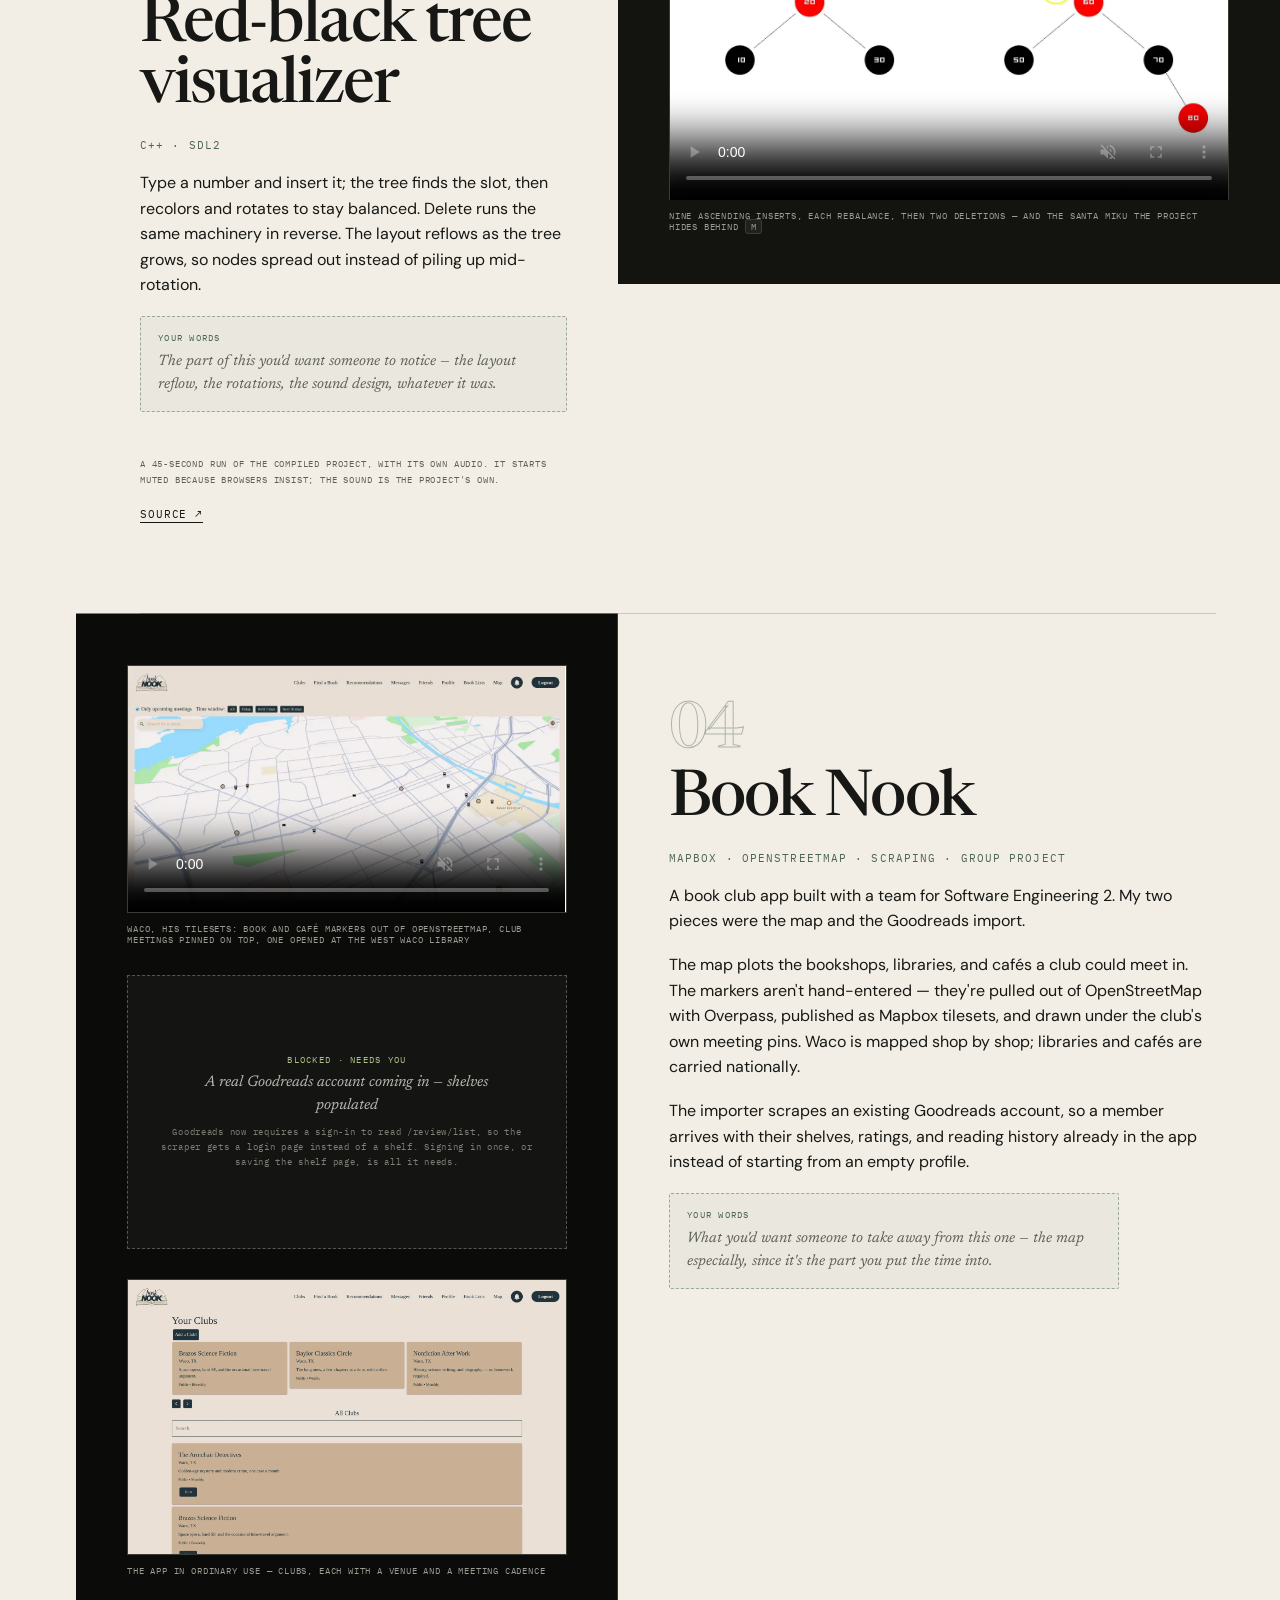
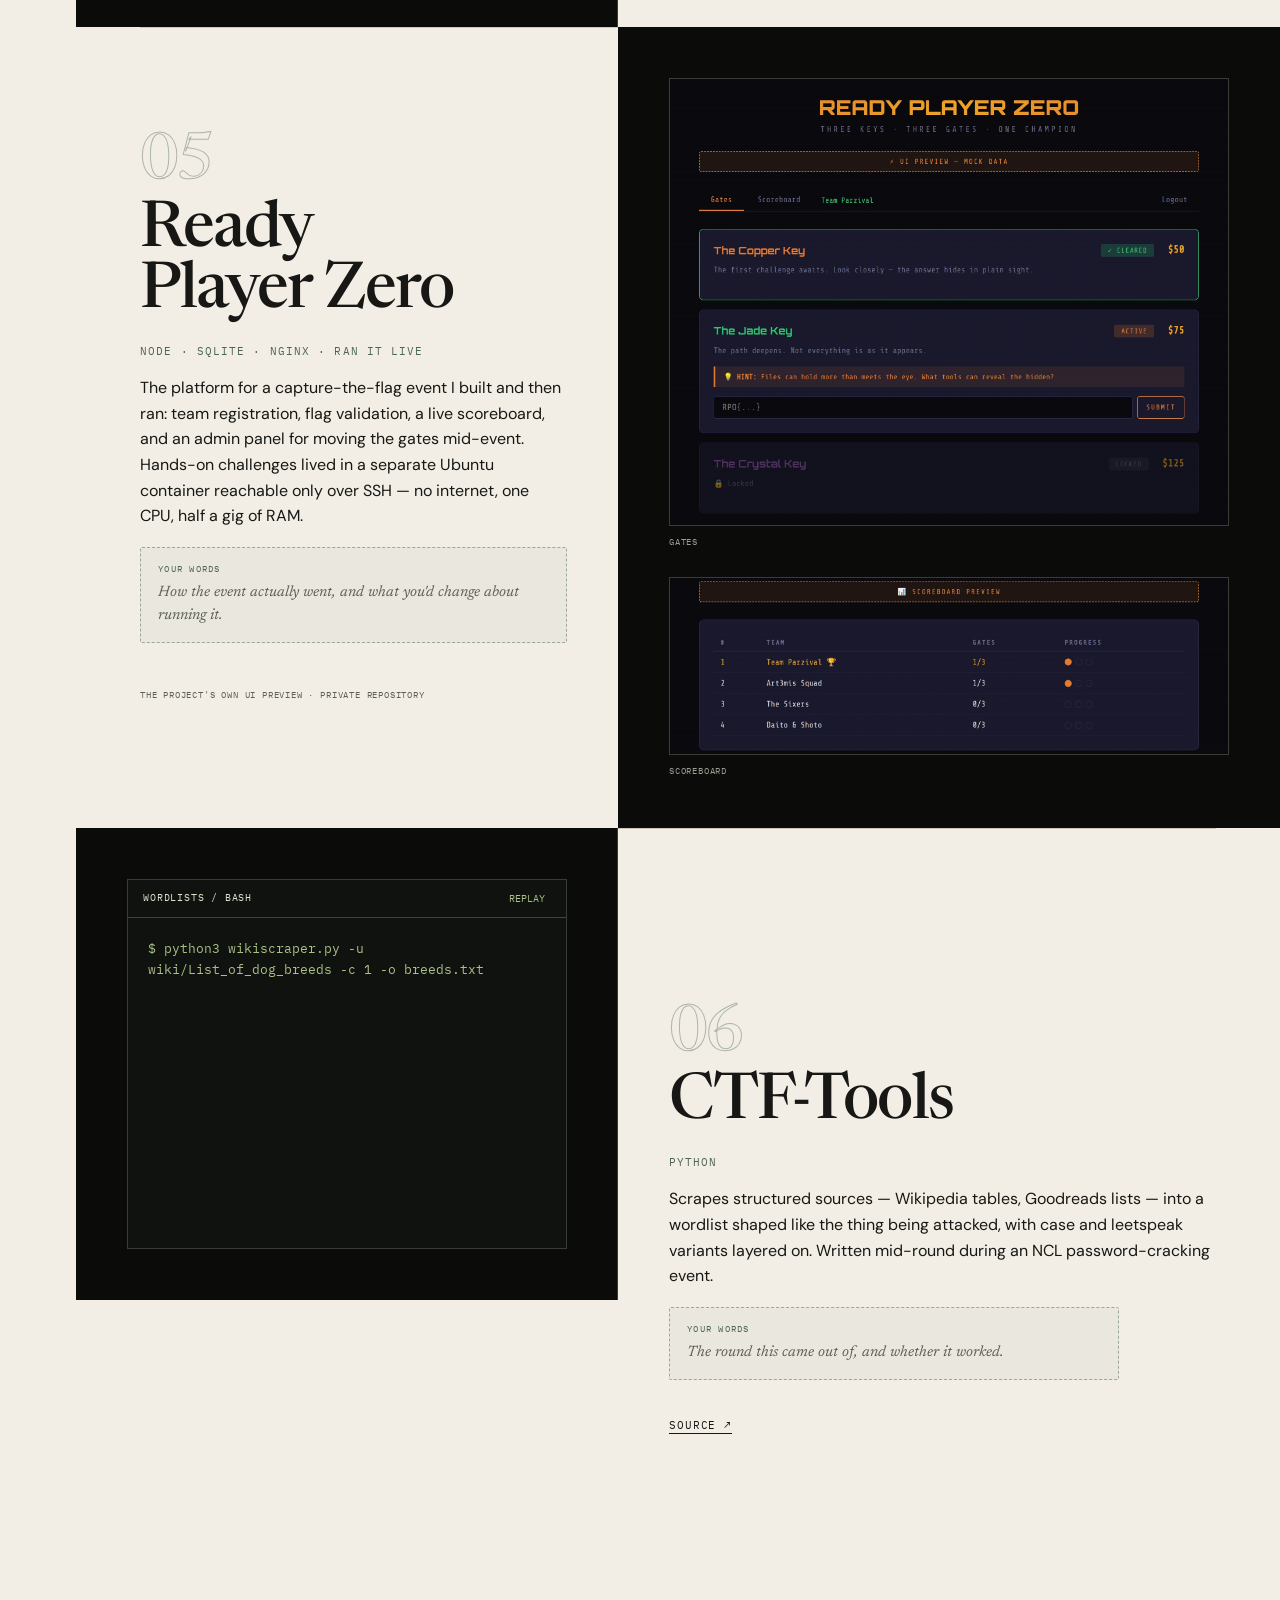
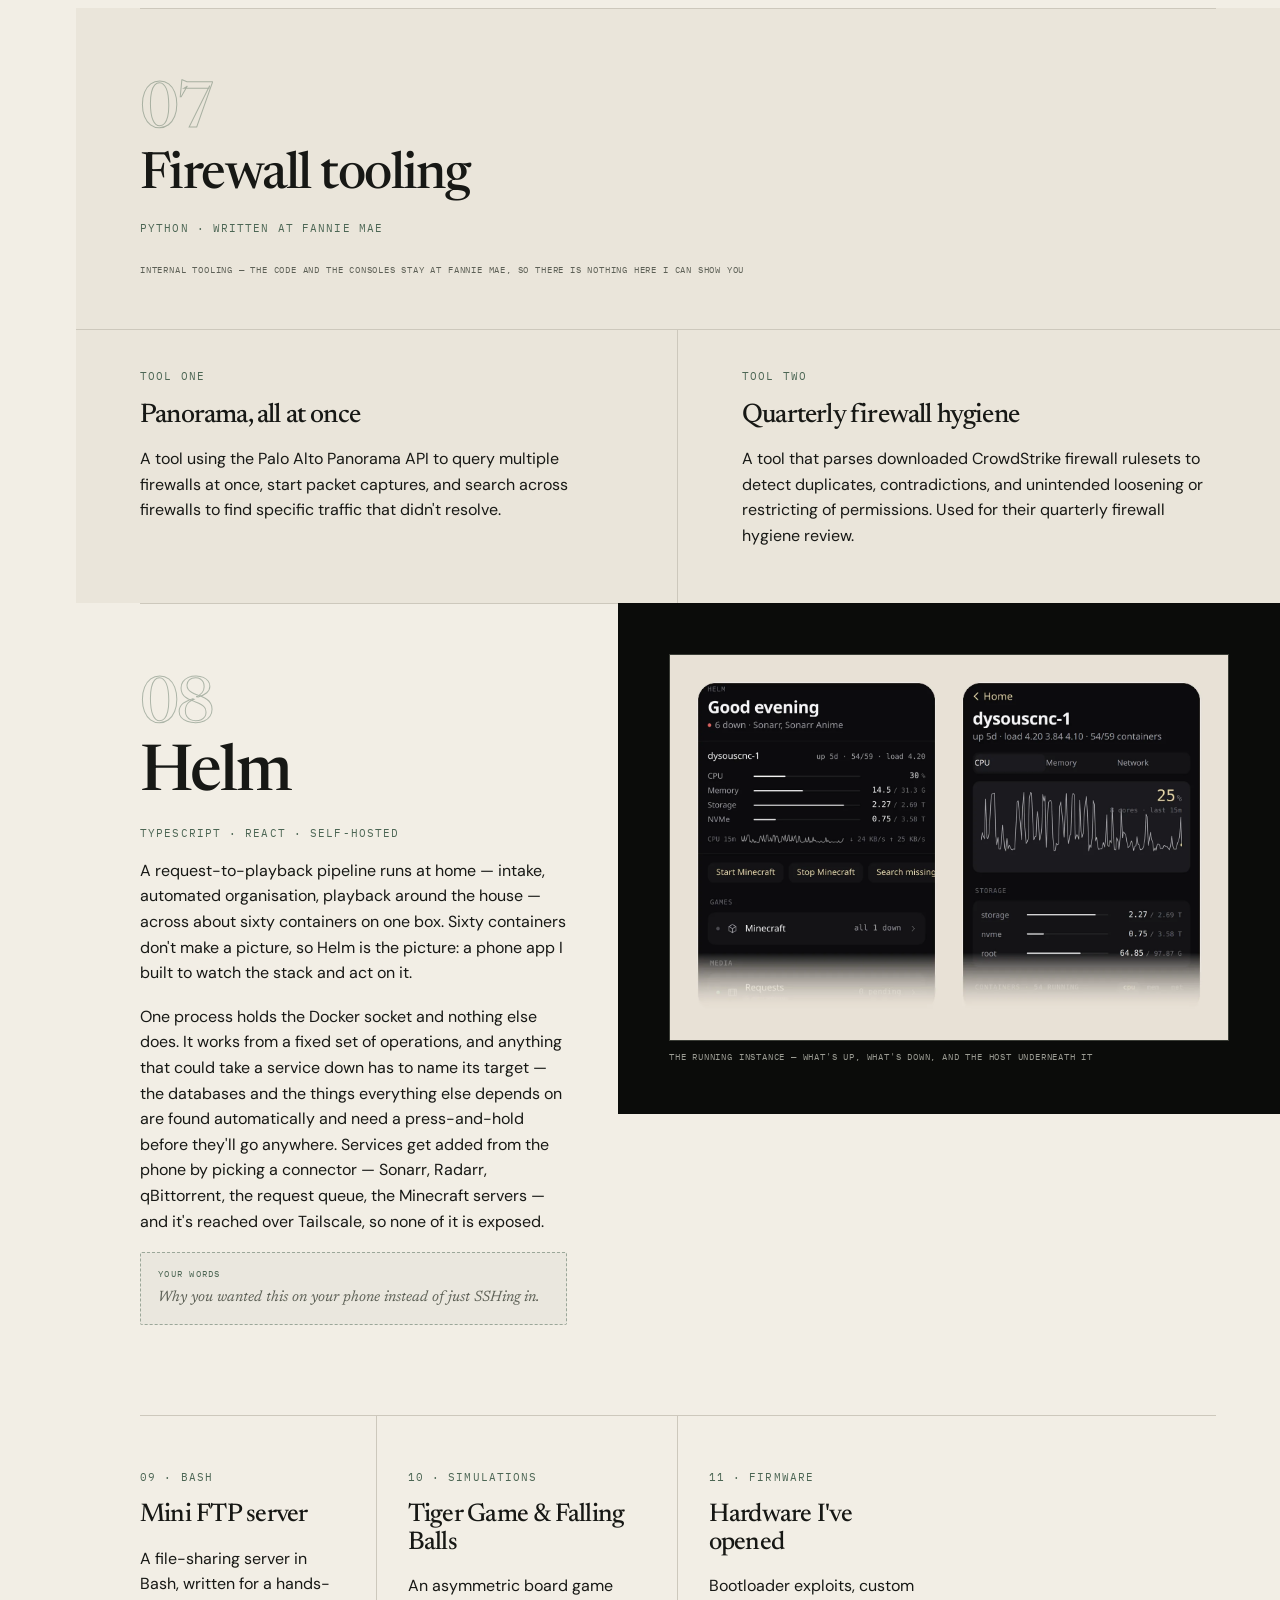
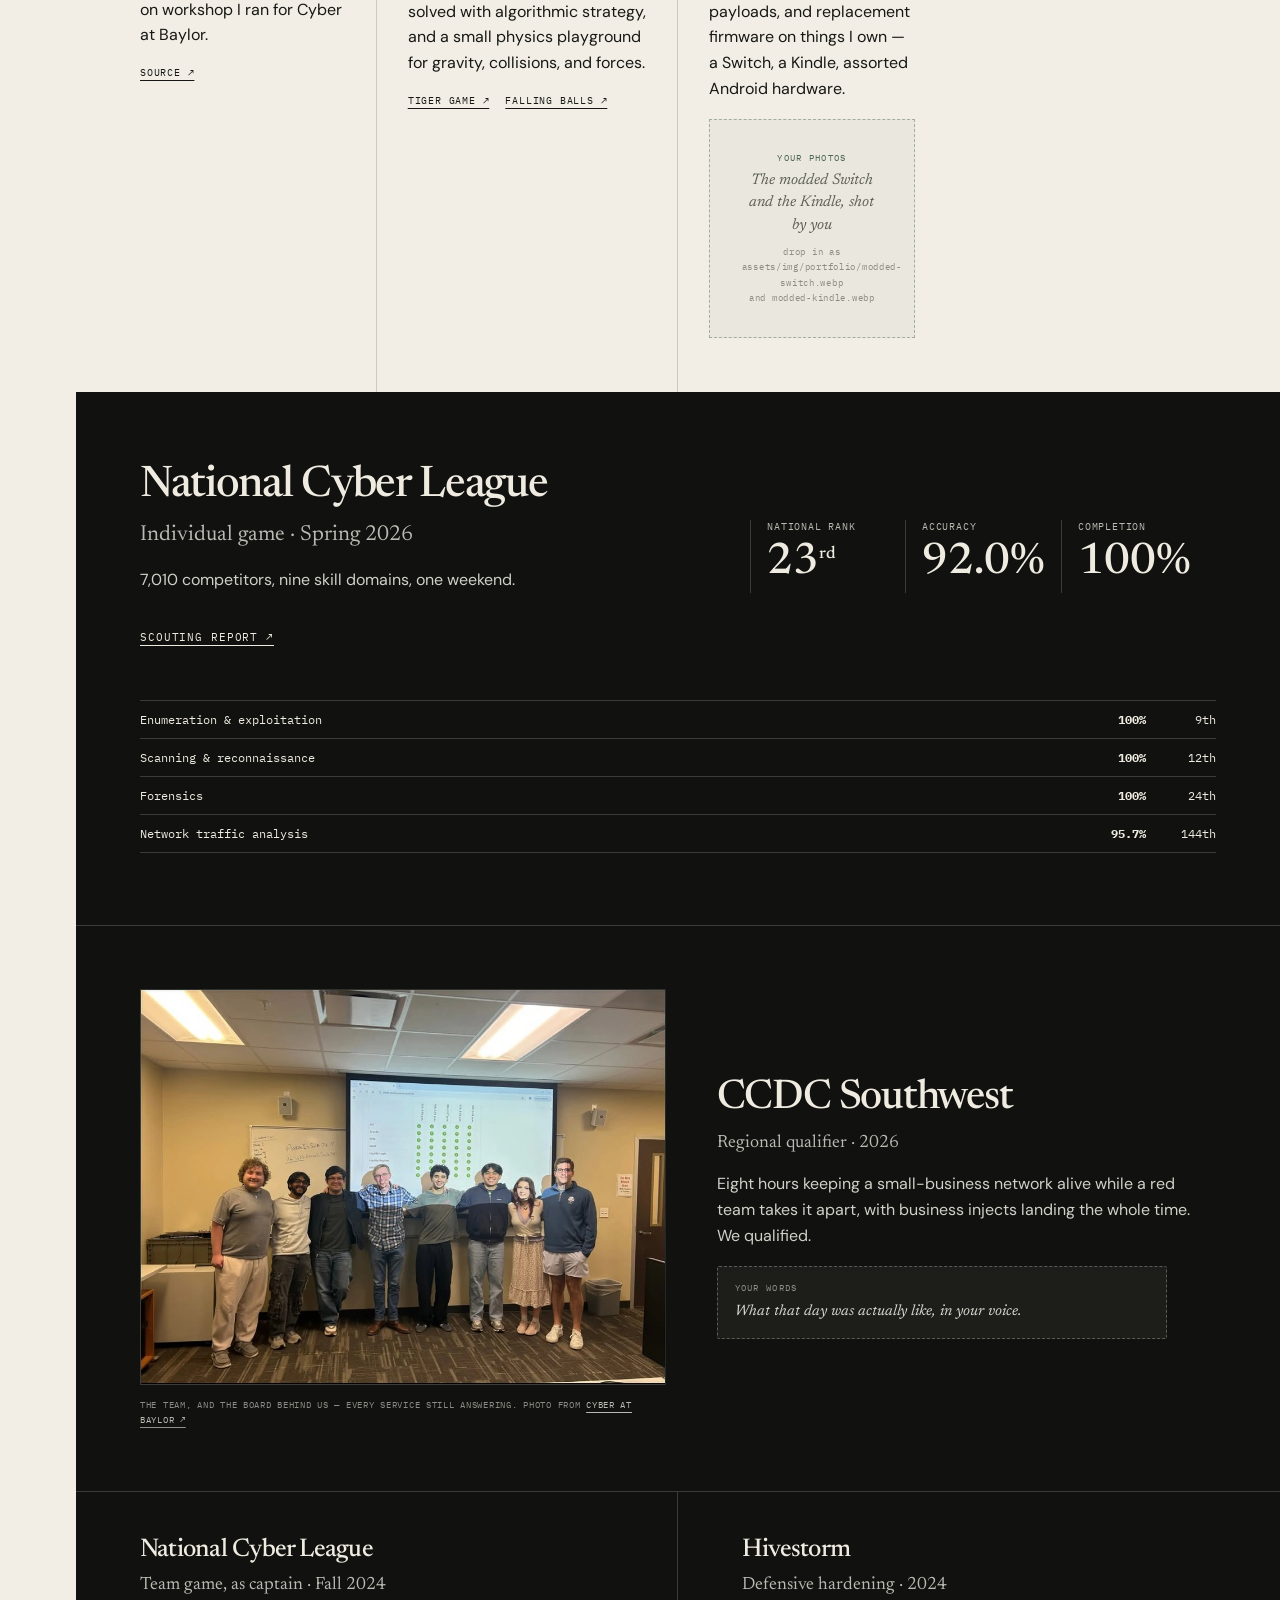
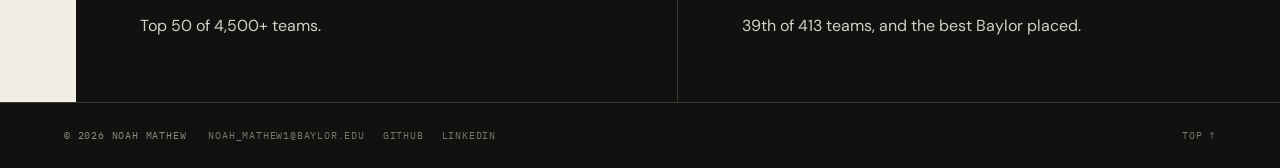
==== commit 72006f2a: "Populate the shelf with favorite books Co-Authored-By: Paperclip <noreply@paperclip.ing>" ====
--- a/index.html
+++ b/index.html
@@ -64,12 +64,12 @@
           <div class="scene-row">
             <div class="shelf">
               <div class="spines">
-                <a class="spine s1" href="https://www.goodreads.com/user/show/162248230-noah-mathew" target="_blank" rel="noopener"><span>Goodreads ↗</span></a>
-                <span class="spine s2" aria-hidden="true"></span>
-                <span class="spine s3" aria-hidden="true"></span>
-                <span class="spine s4" aria-hidden="true"></span>
-                <span class="spine s5" aria-hidden="true"></span>
-                <span class="spine s6" aria-hidden="true"></span>
+                <a class="spine s1" href="https://www.goodreads.com/book/show/58416952-the-will-of-the-many" target="_blank" rel="noopener" aria-label="The Will of the Many by James Islington on Goodreads"><span>The Will of the Many</span></a>
+                <a class="spine s2" href="https://www.goodreads.com/book/show/60784489-mistborn" target="_blank" rel="noopener" aria-label="Mistborn: The Final Empire by Brandon Sanderson on Goodreads"><span>Mistborn</span></a>
+                <a class="spine s3" href="https://www.goodreads.com/book/show/50863421-a-game-of-thrones" target="_blank" rel="noopener" aria-label="A Game of Thrones by George R.R. Martin on Goodreads"><span>A Game of Thrones</span></a>
+                <a class="spine s4" href="https://www.goodreads.com/book/show/56791389-dungeon-crawler-carl" target="_blank" rel="noopener" aria-label="Dungeon Crawler Carl by Matt Dinniman on Goodreads"><span>Dungeon Crawler Carl</span></a>
+                <a class="spine s5" href="https://www.goodreads.com/book/show/2767052-the-hunger-games" target="_blank" rel="noopener" aria-label="The Hunger Games by Suzanne Collins on Goodreads"><span>The Hunger Games</span></a>
+                <a class="spine s6" href="https://www.goodreads.com/book/show/28954189-scythe" target="_blank" rel="noopener" aria-label="Scythe by Neal Shusterman on Goodreads"><span>Scythe</span></a>
               </div>
               <div class="shelf-board" aria-hidden="true"></div>
             </div>
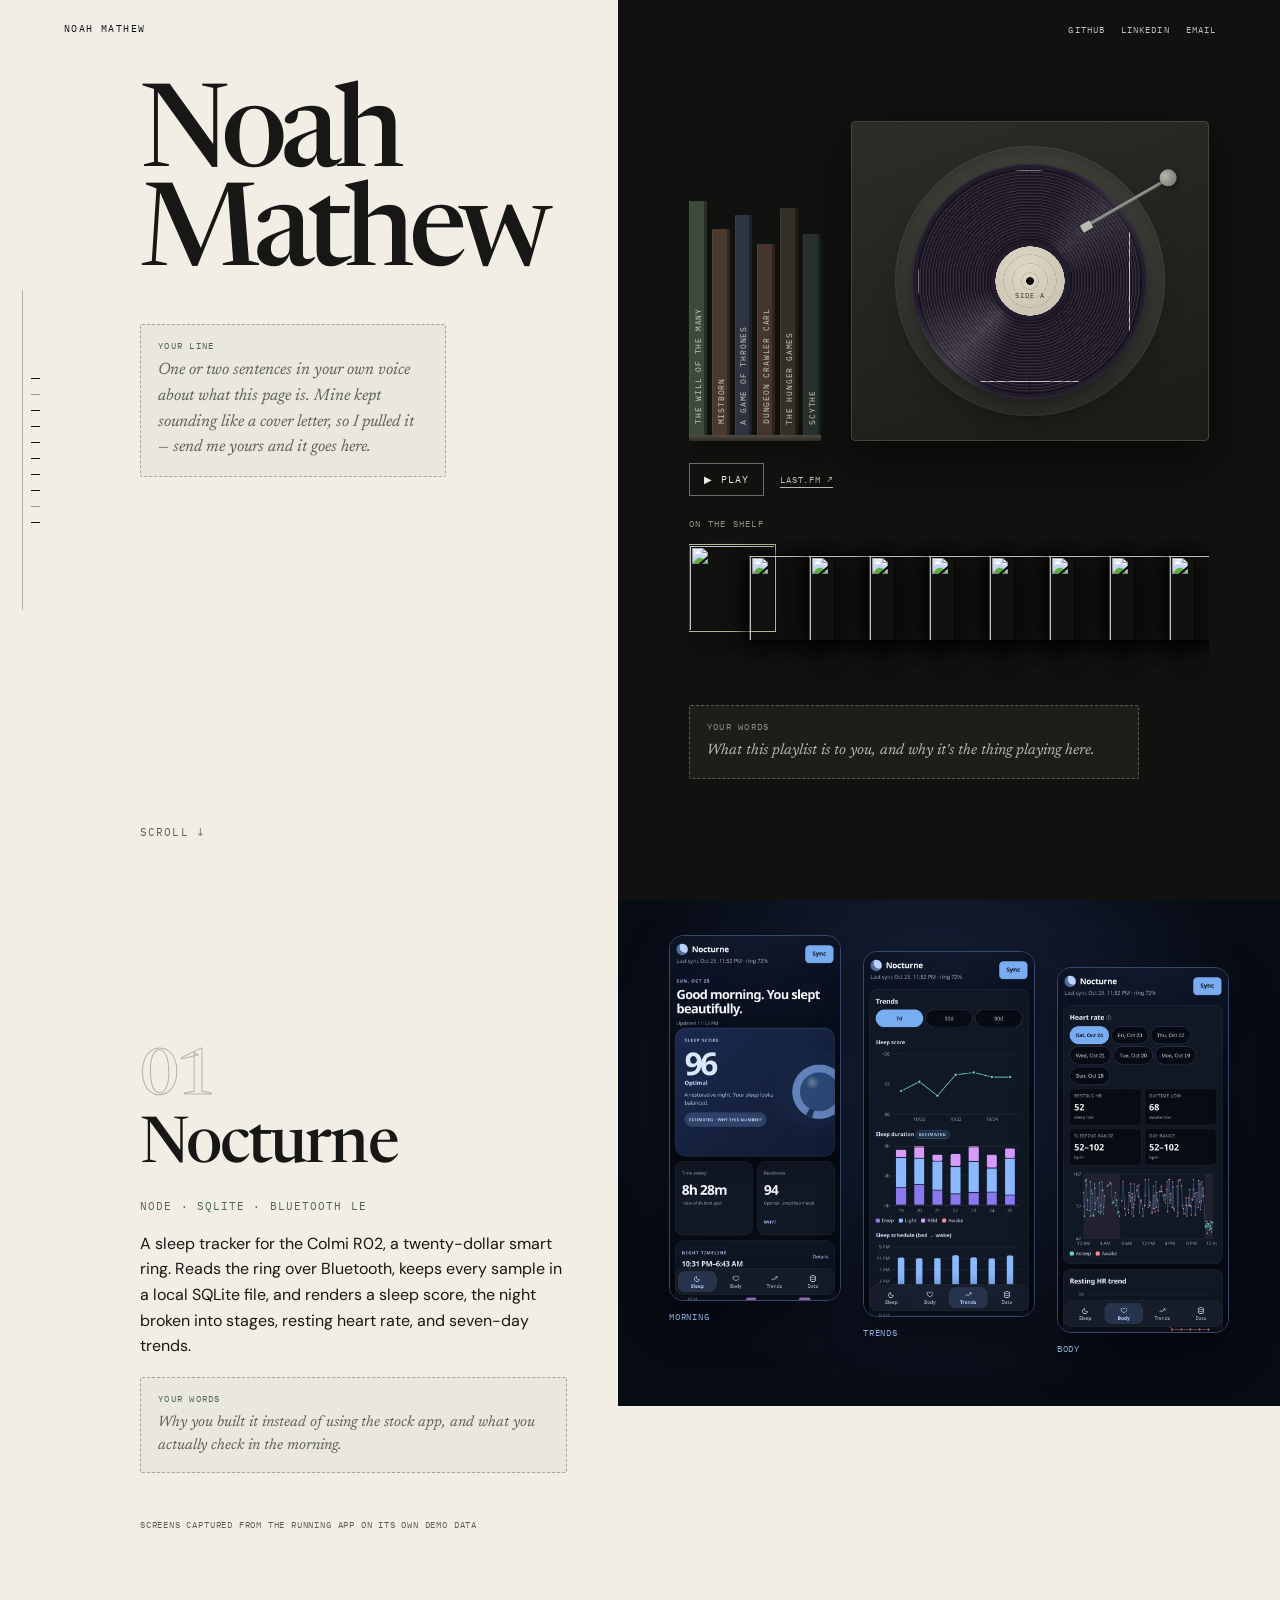
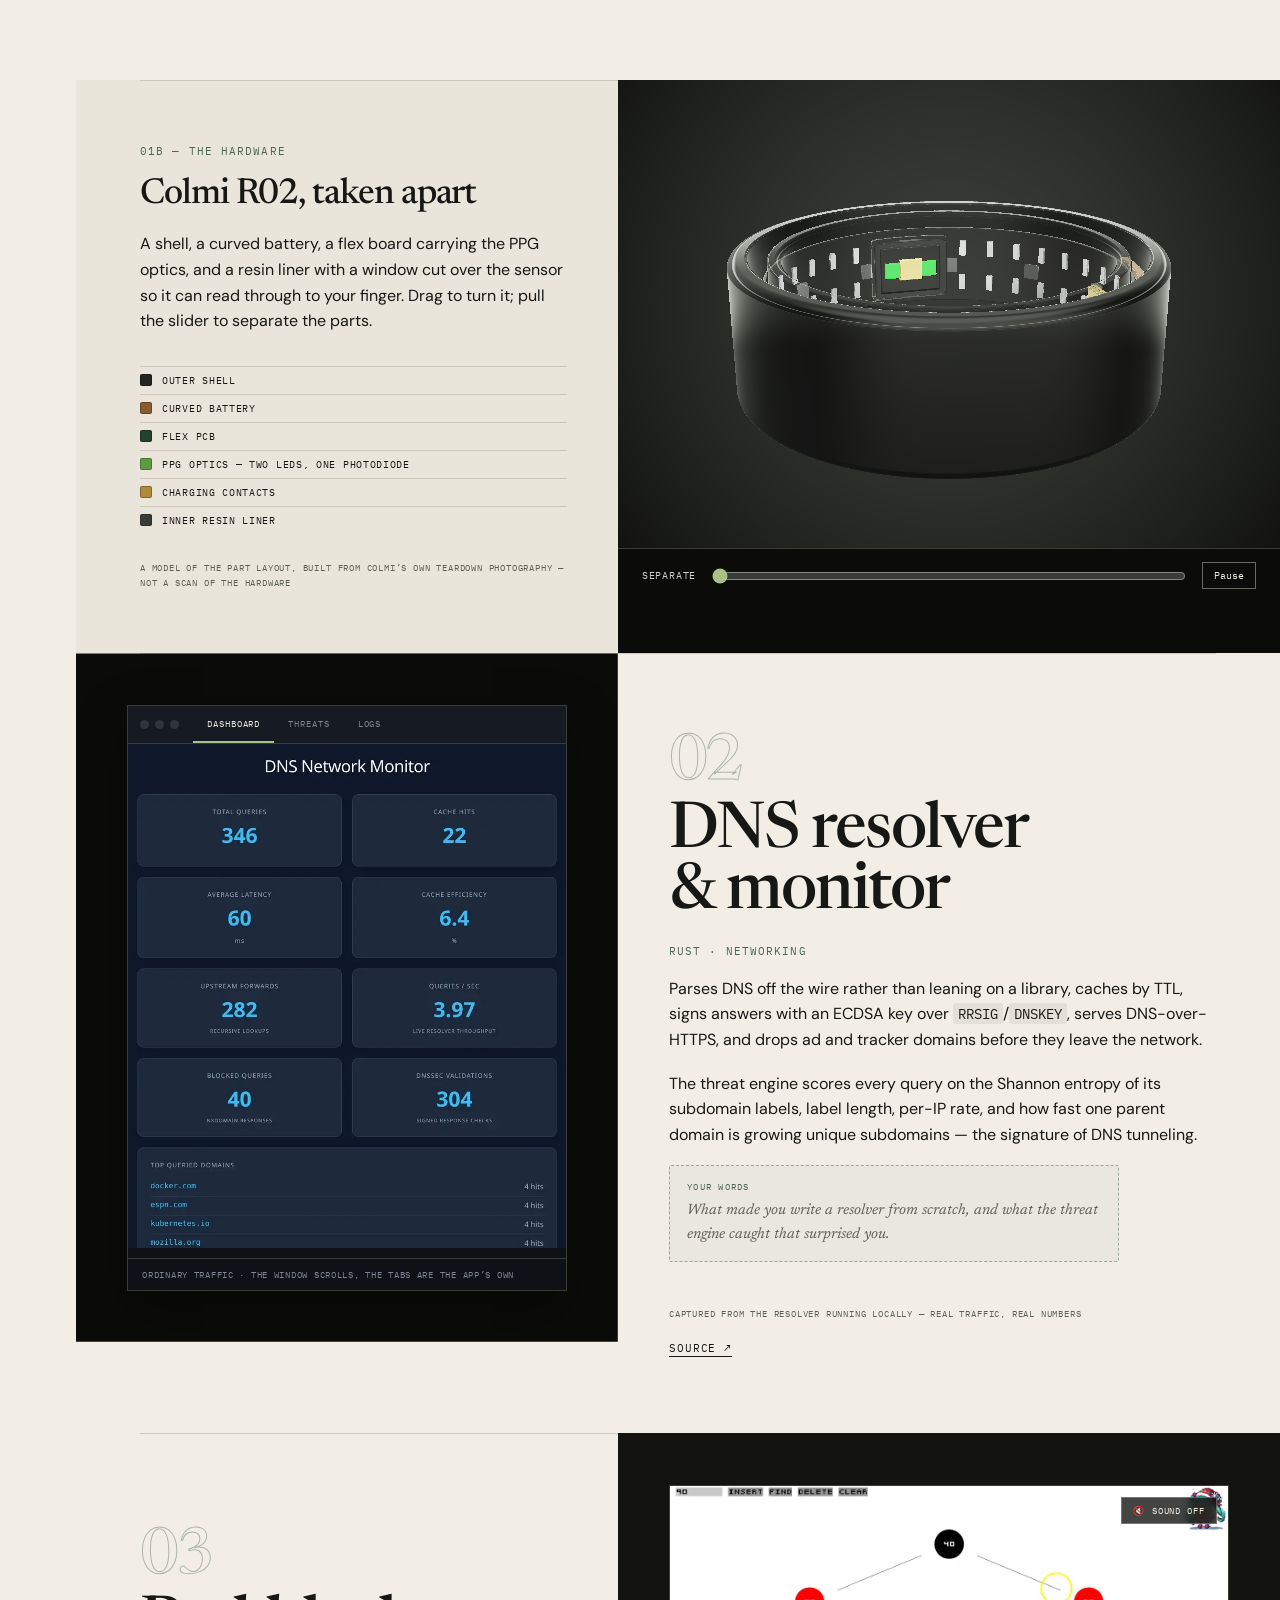
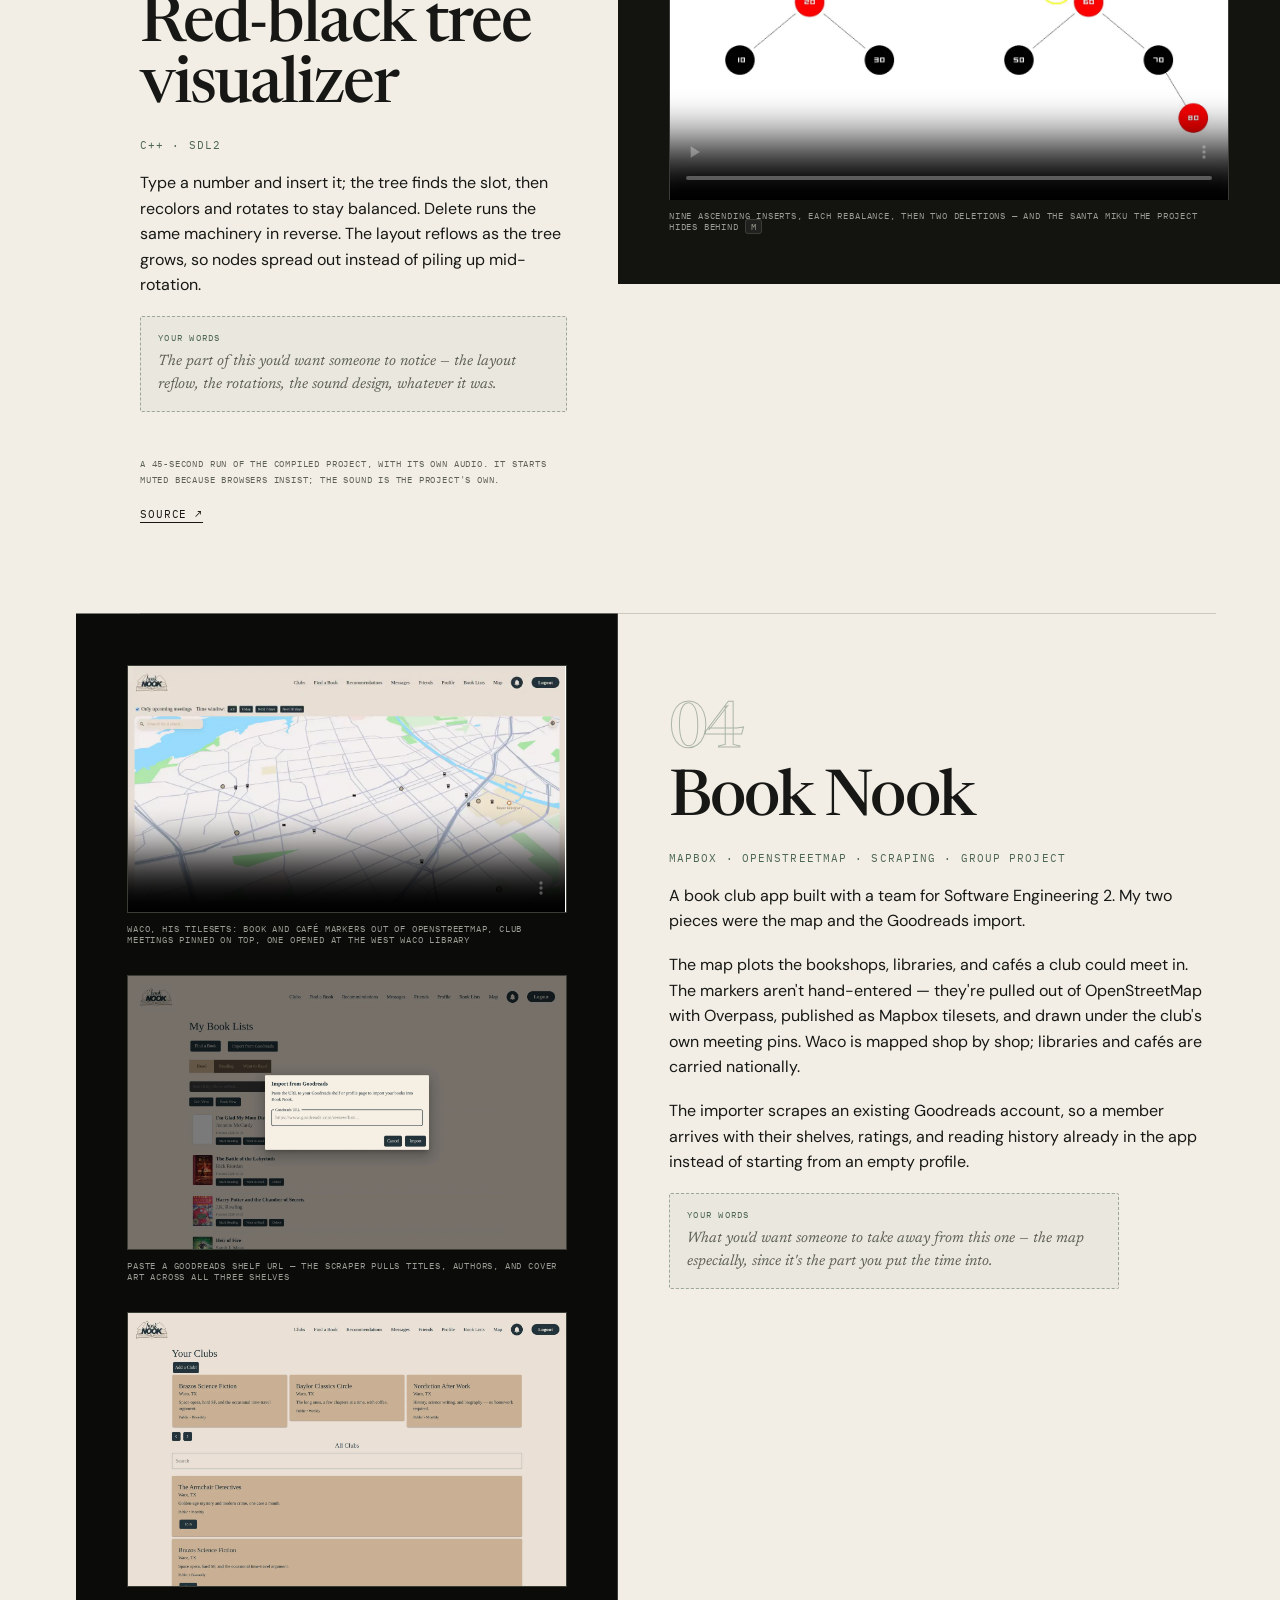
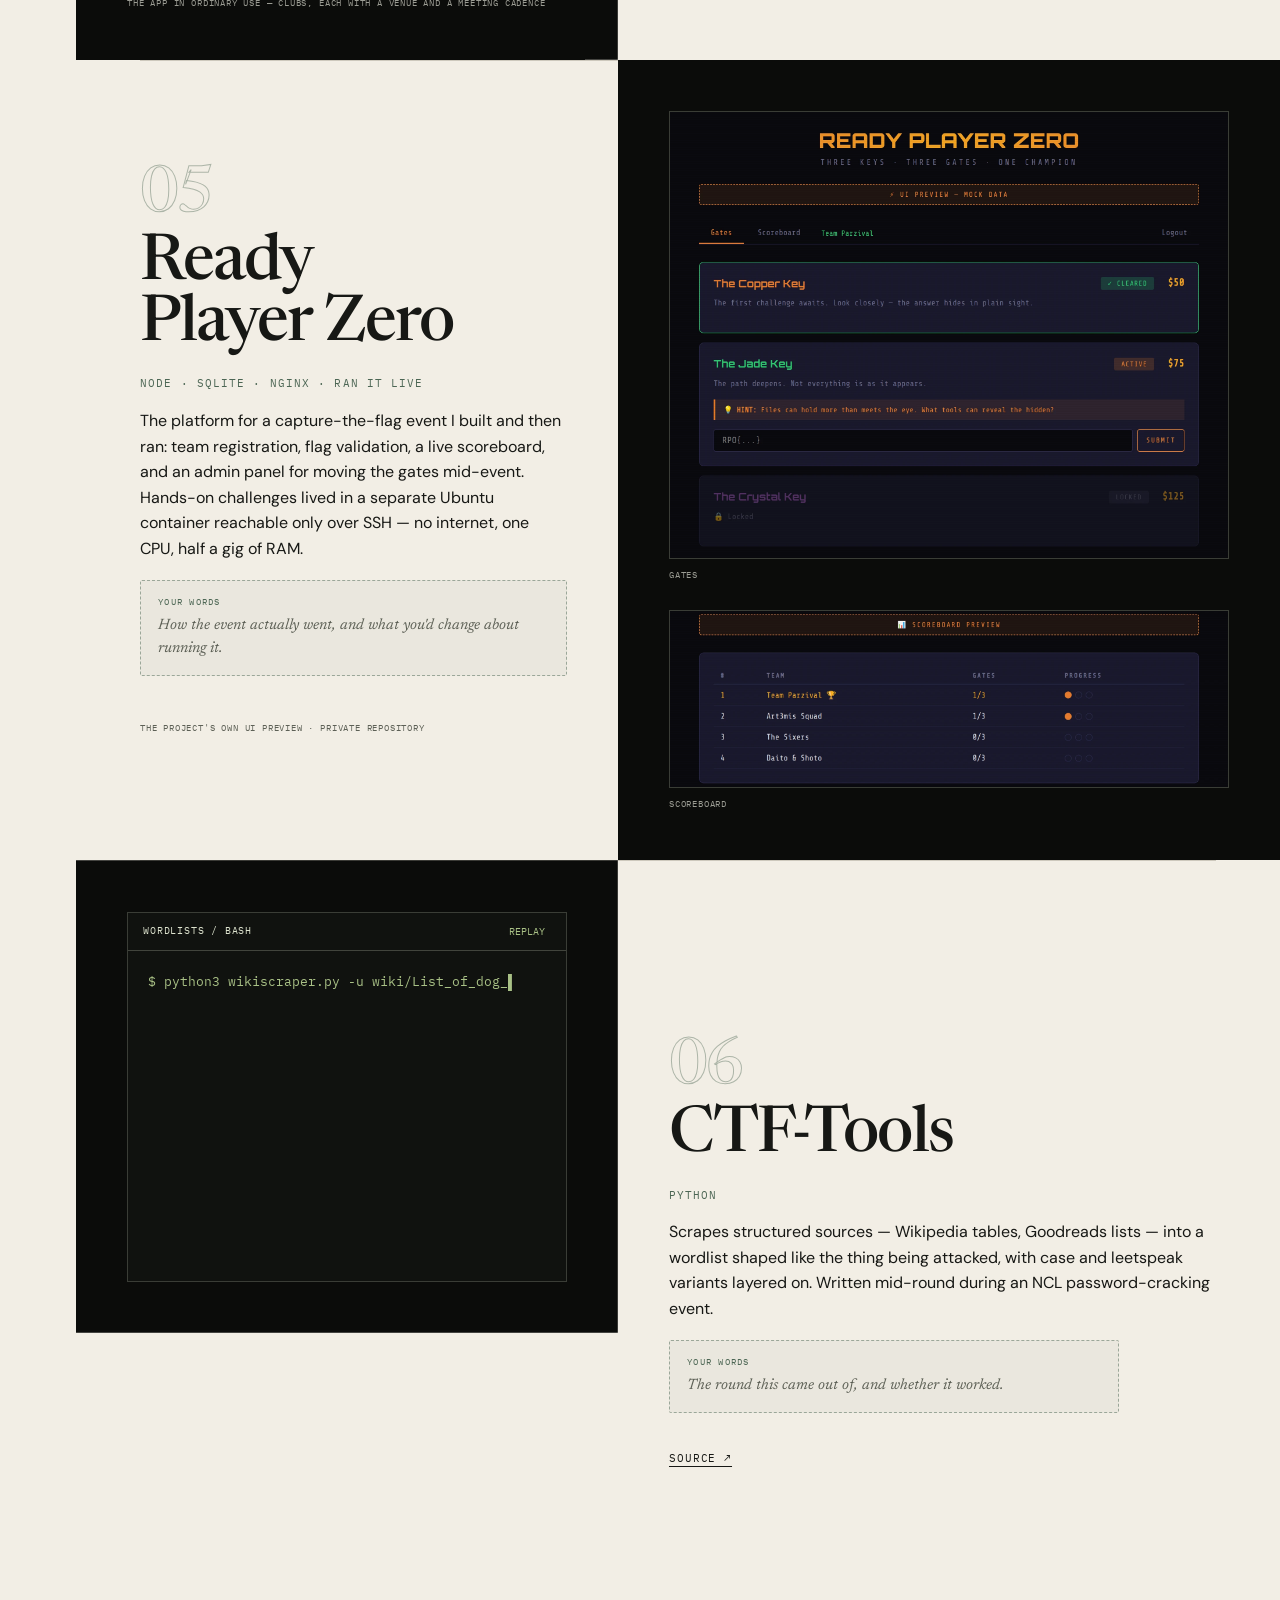
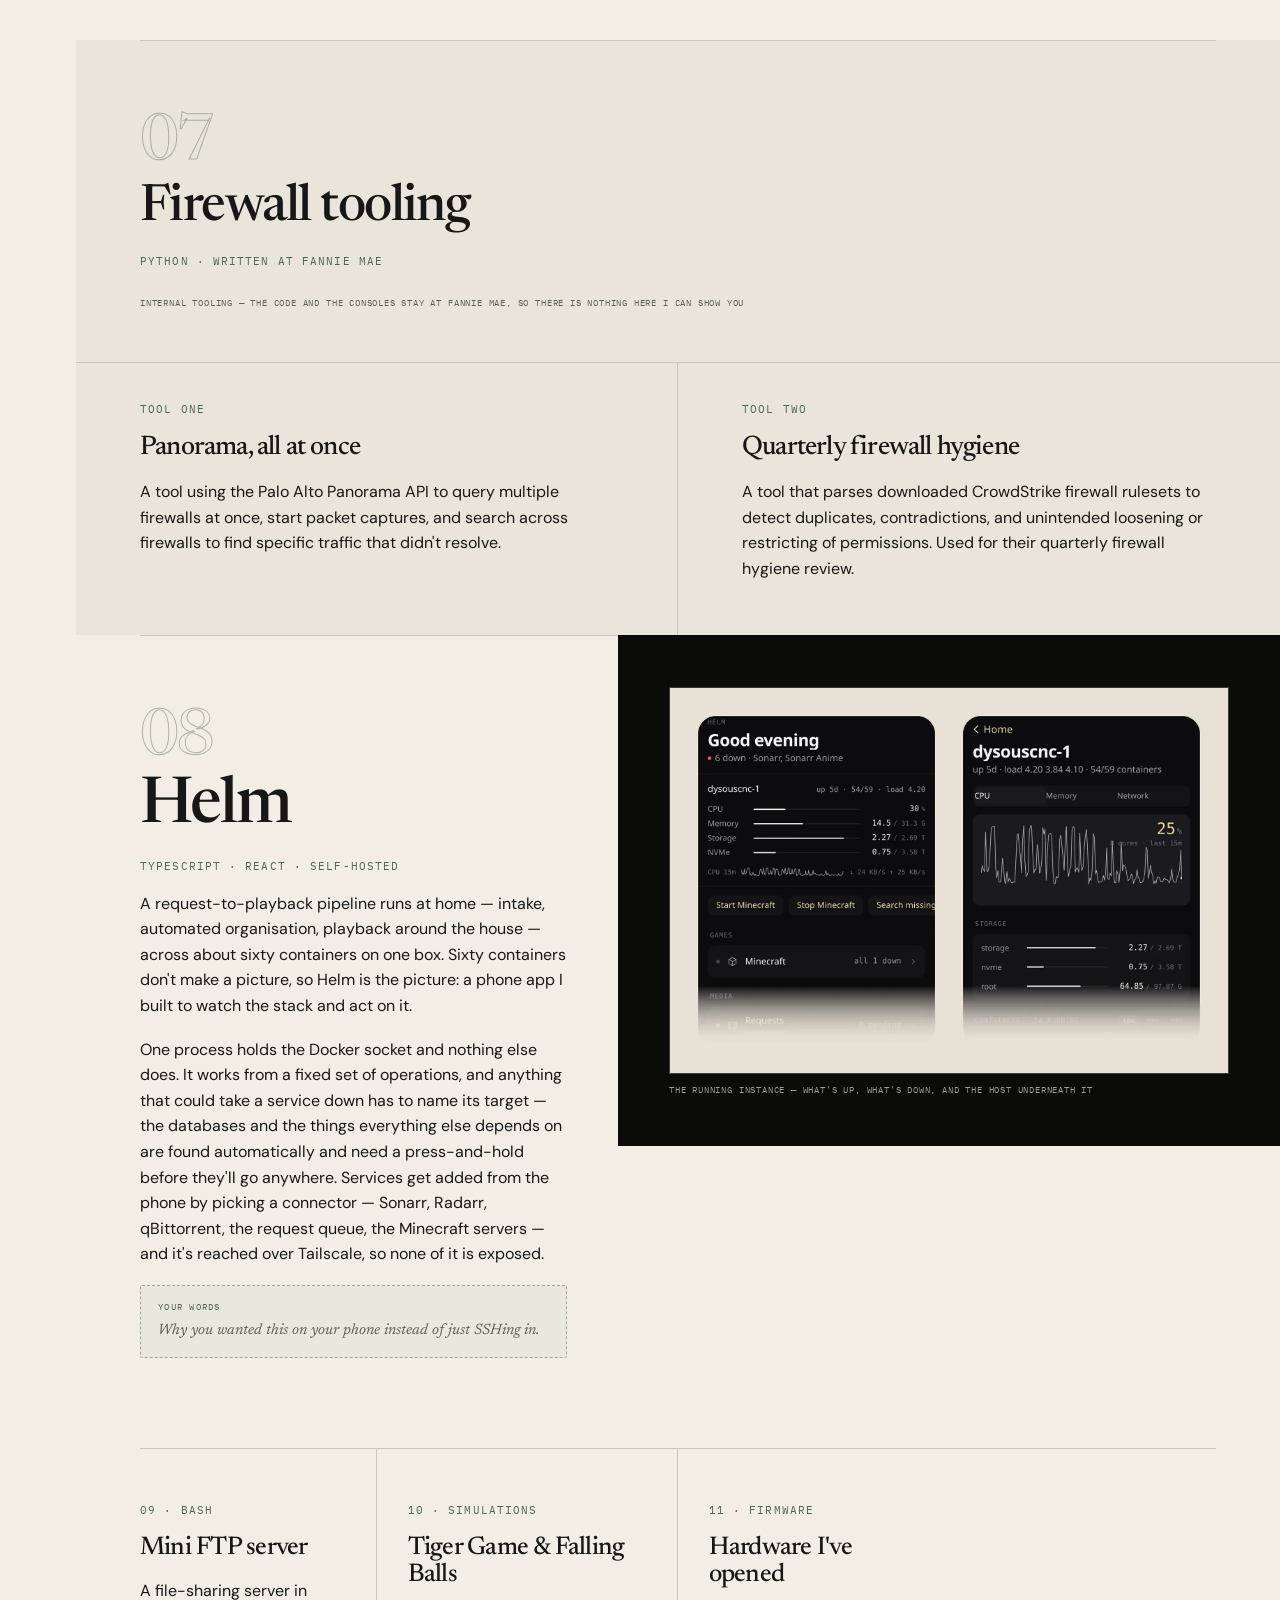
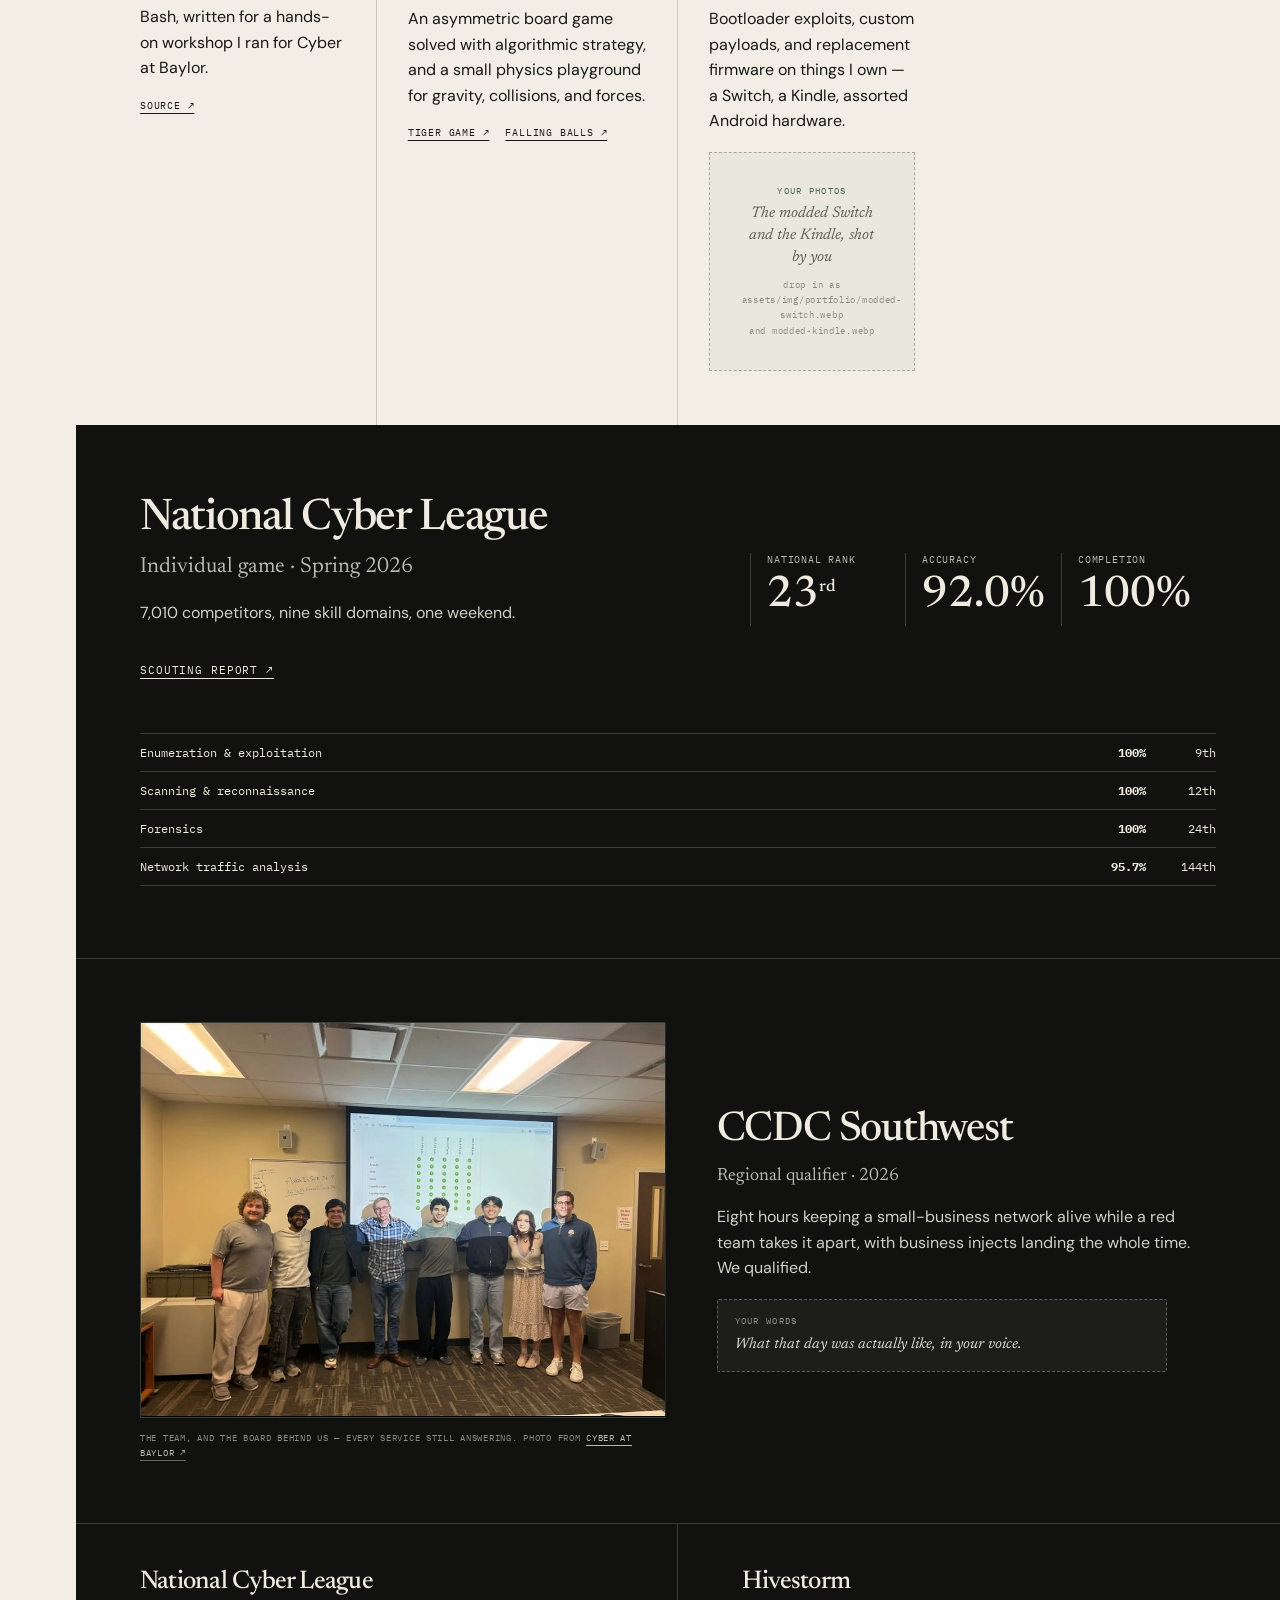
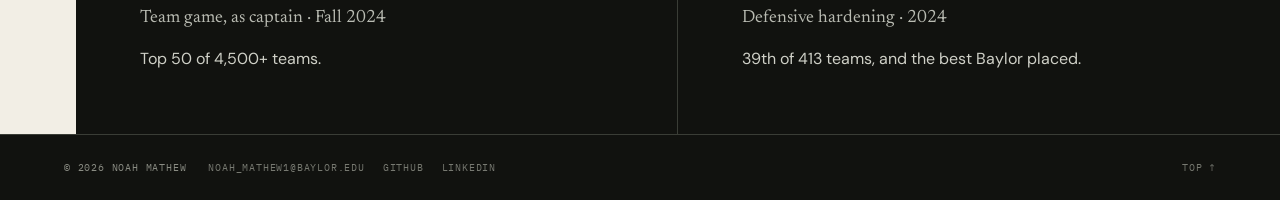
==== commit 016ef464: "Wire Goodreads import screenshot into Book Nook section The blocked slot is replaced with a real cap" ====
--- a/index.html
+++ b/index.html
@@ -317,17 +317,13 @@
             <figcaption>Waco, his tilesets: book and café markers out of OpenStreetMap, club
               meetings pinned on top, one opened at the West Waco Library</figcaption>
           </figure>
-          <!-- 2 of 3 — still a marked slot. Goodreads put its shelf pages behind
-               a sign-in wall, so the importer can't be filmed working against a
-               live account from here. See the note in the slot. -->
-          <figure class="media-slot" data-media="book-nook-import">
-            <div class="slot-frame" style="aspect-ratio:16/10">
-              <span class="slot-tag">Blocked · needs you</span>
-              <span class="slot-what">A real Goodreads account coming in — shelves populated</span>
-              <span class="slot-how">Goodreads now requires a sign-in to read /review/list, so the
-                scraper gets a login page instead of a shelf. Signing in once, or saving the shelf
-                page, is all it needs.</span>
-            </div>
+          <!-- 2 of 3 — Goodreads import dialog with the real account URL prefilled -->
+          <figure class="shot">
+            <img src="assets/img/portfolio/book-nook-import.webp" width="1600" height="1000"
+                 loading="lazy" decoding="async"
+                 alt="Book Nook's Import from Goodreads dialog, with the shelf URL prefilled and a list of already-imported books visible behind it">
+            <figcaption>Paste a Goodreads shelf URL — the scraper pulls titles, authors, and
+              cover art across all three shelves</figcaption>
           </figure>
           <!-- 3 of 3 — the app itself, running locally -->
           <figure class="shot">
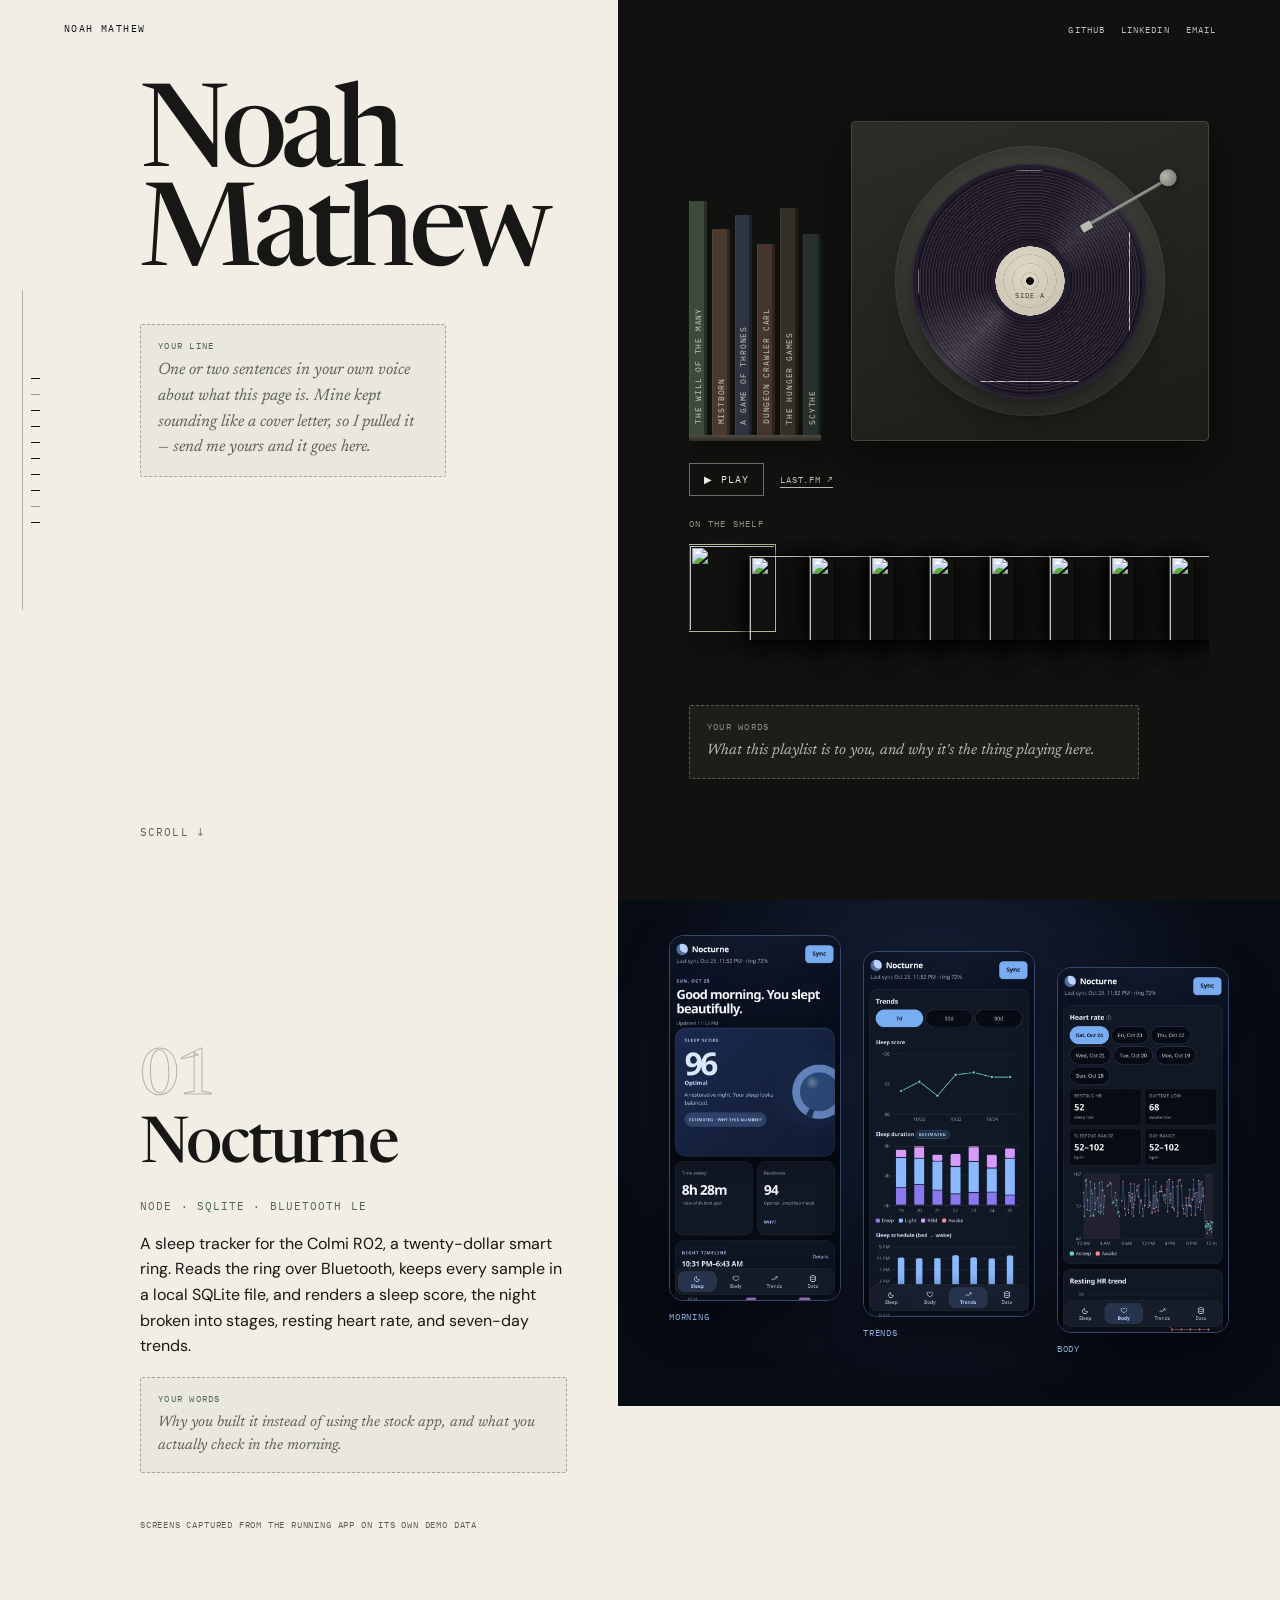
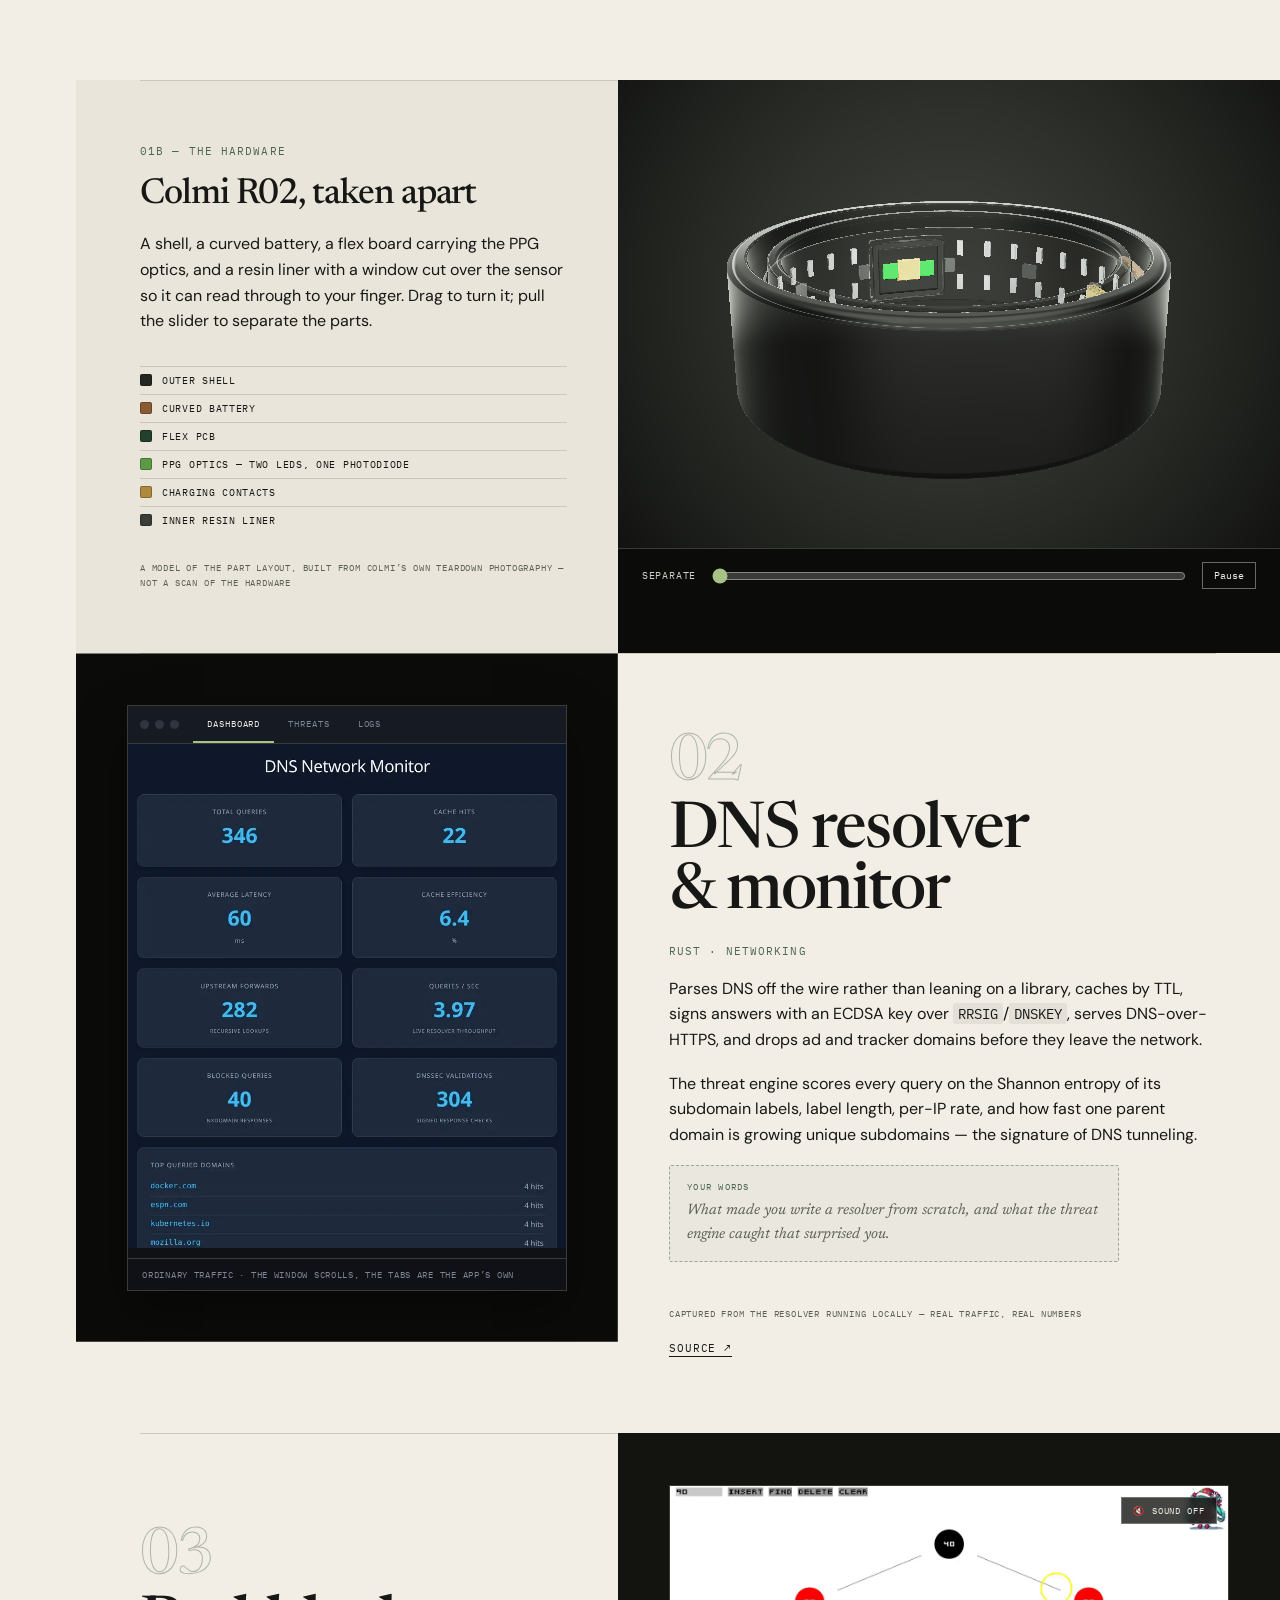
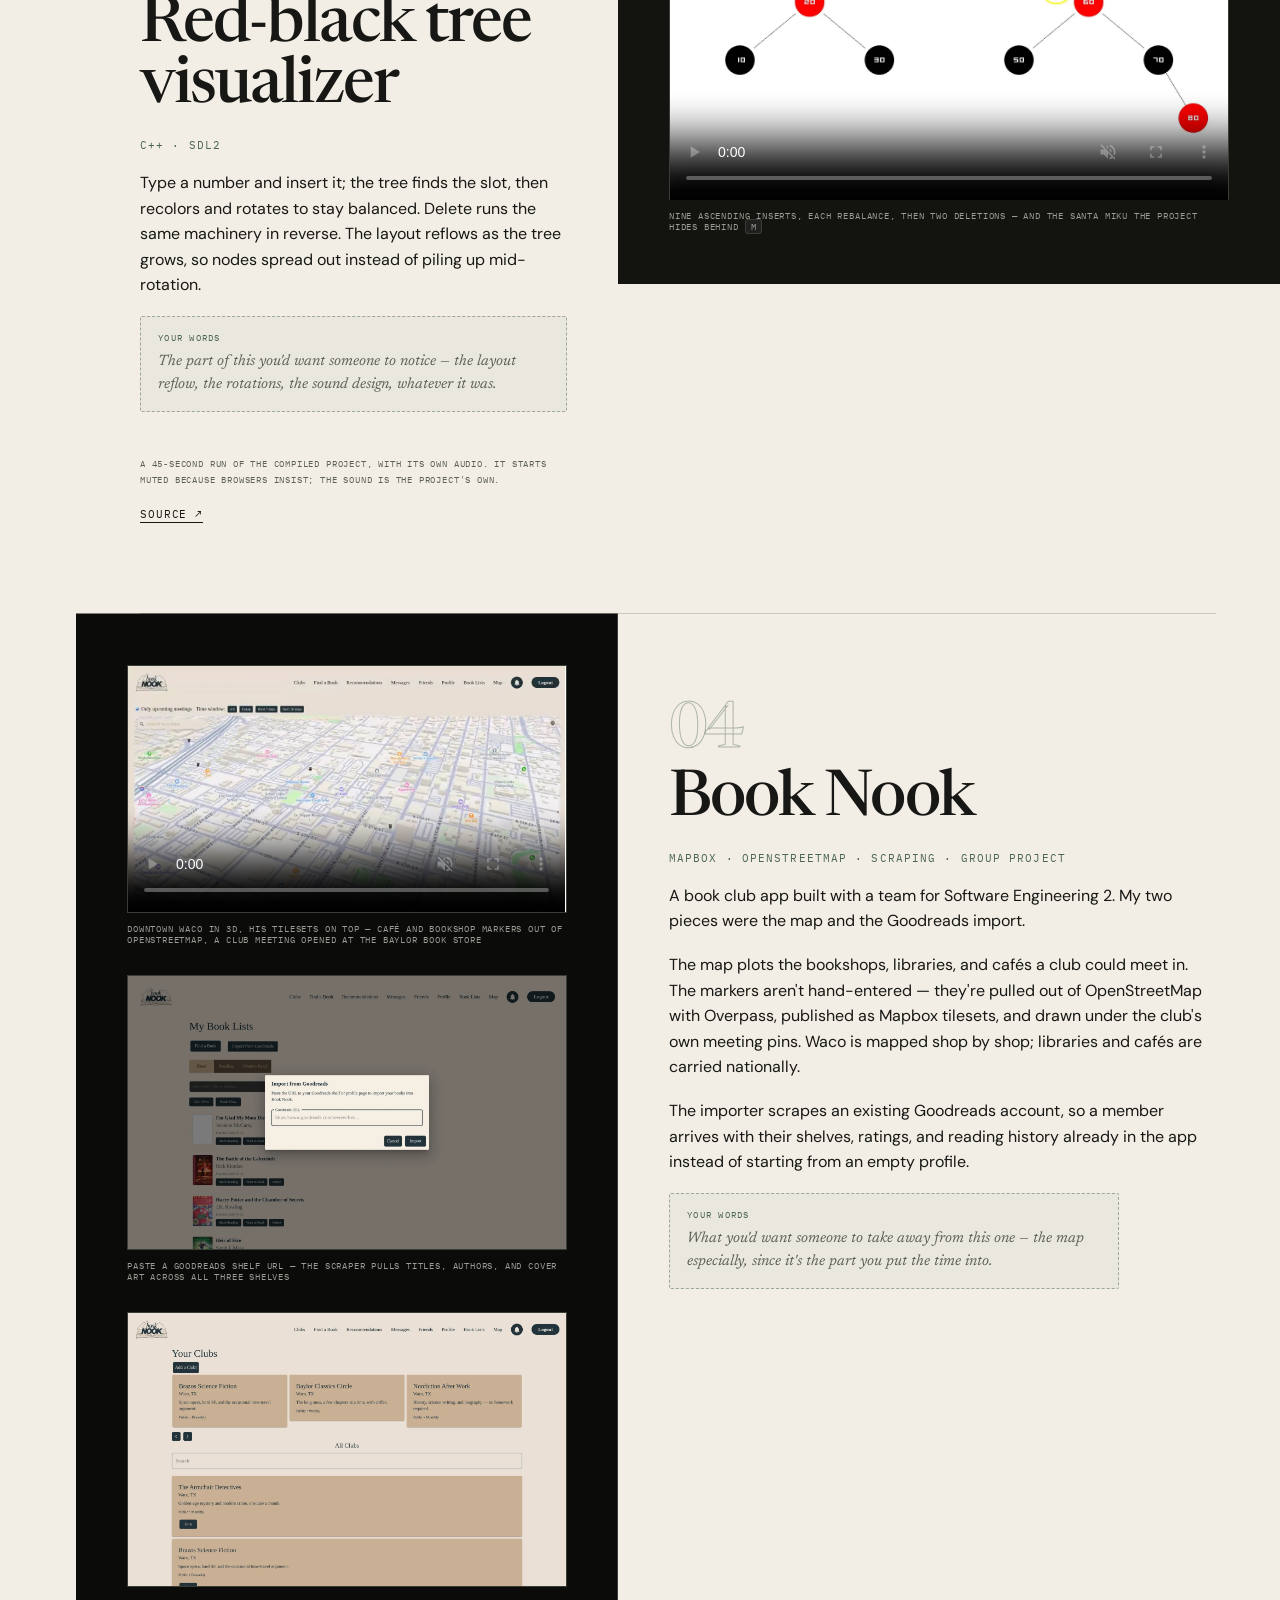
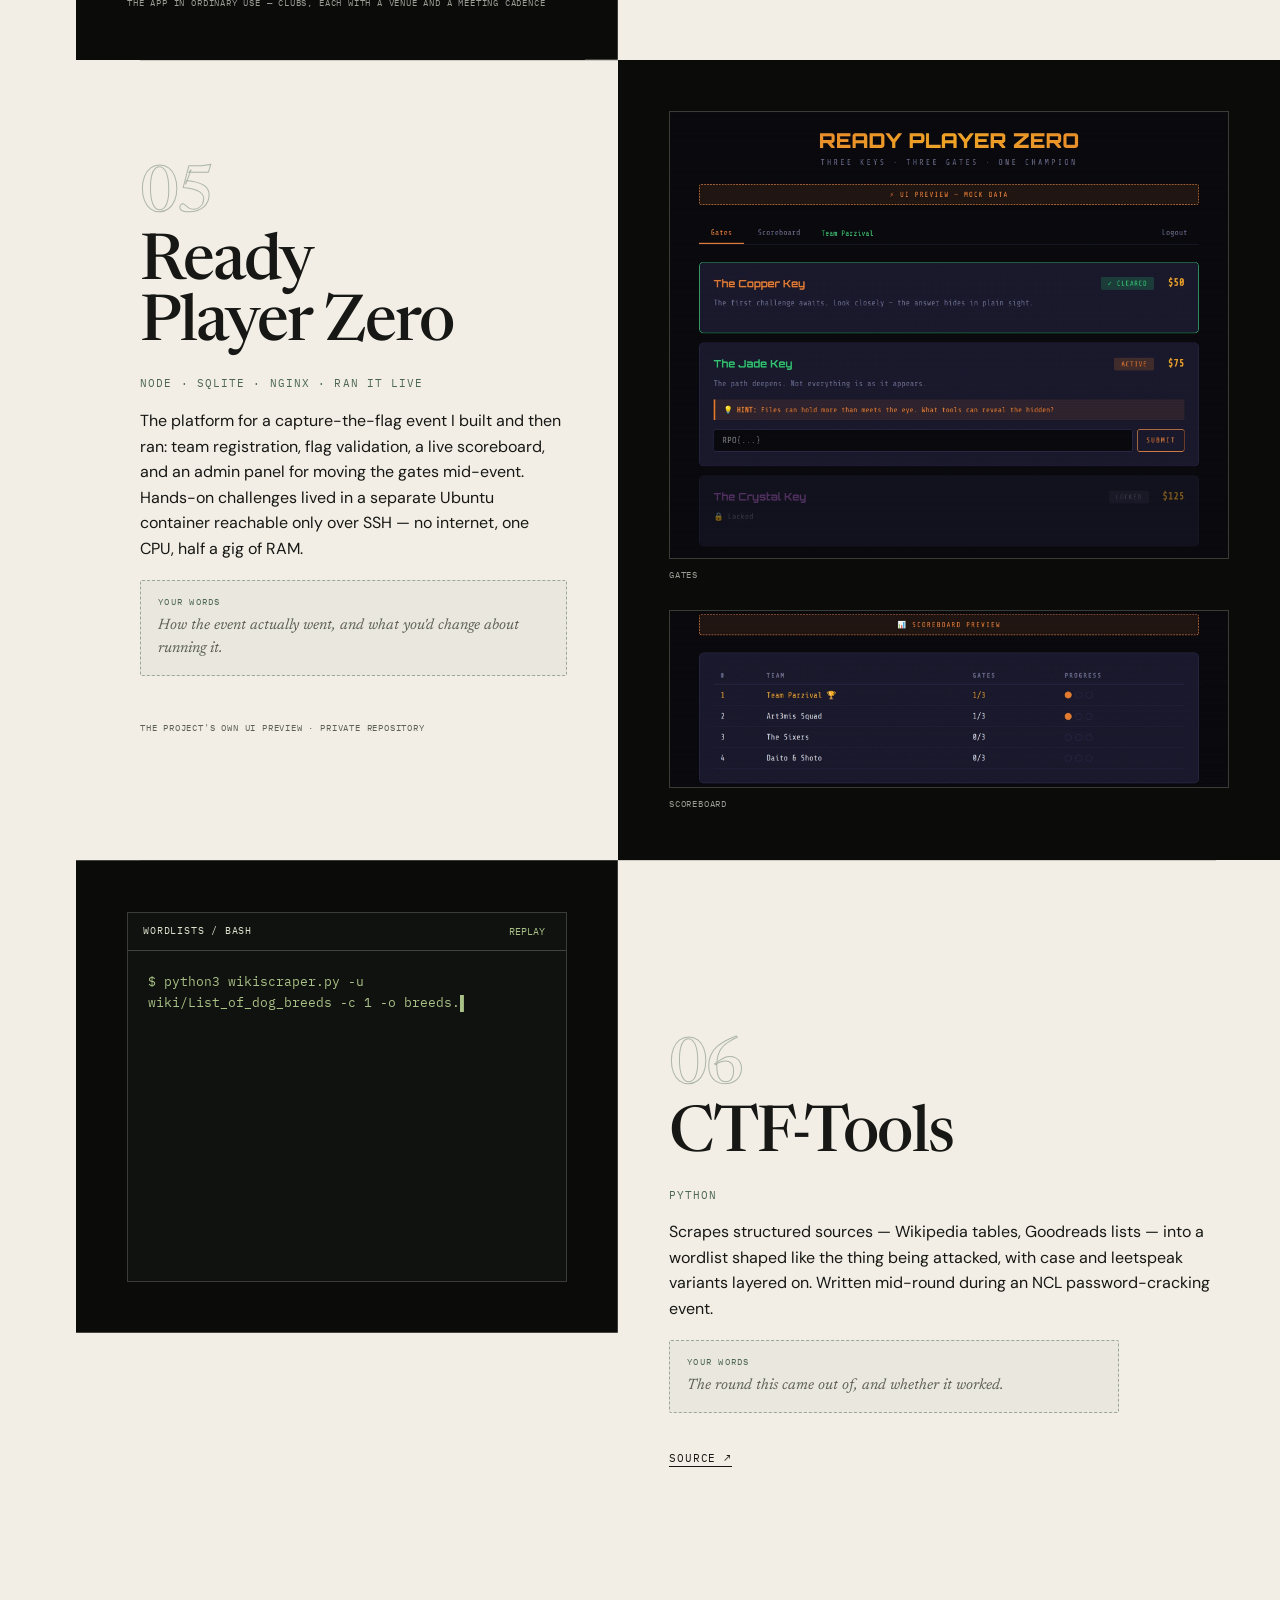
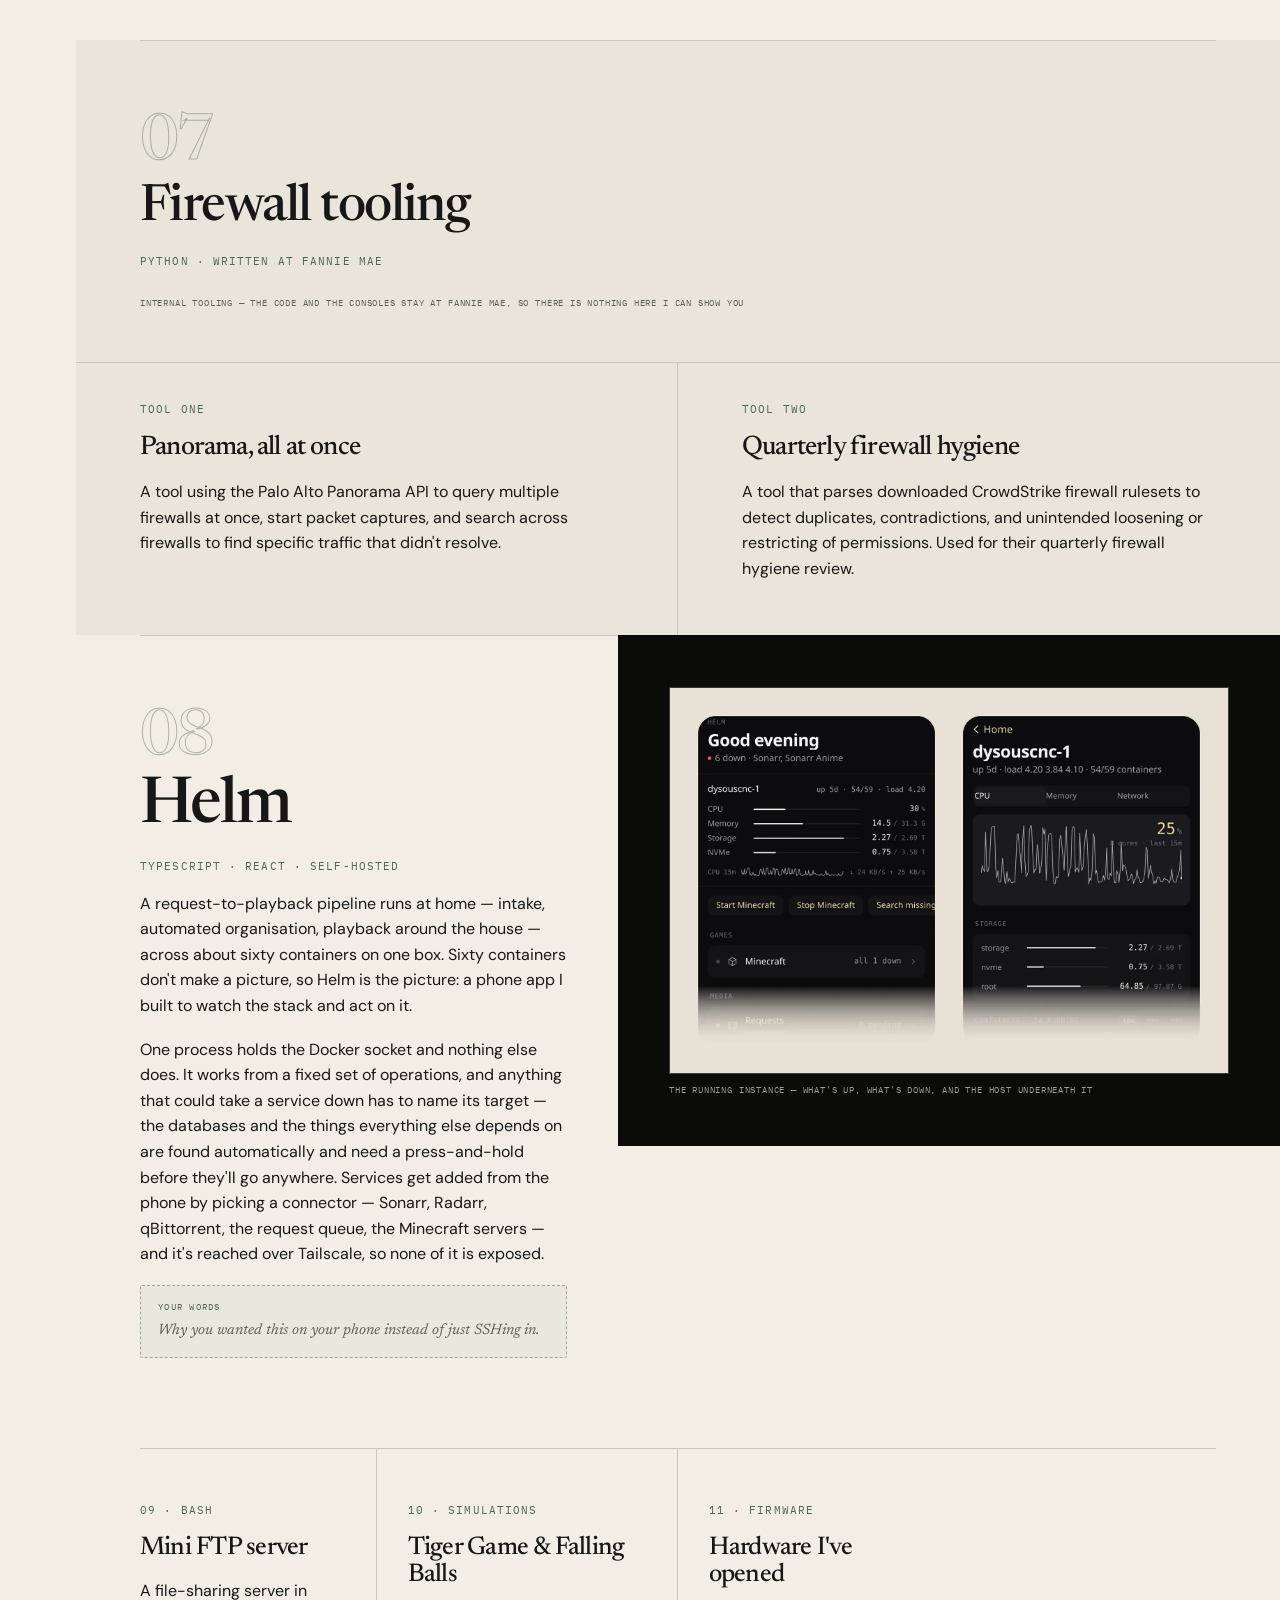
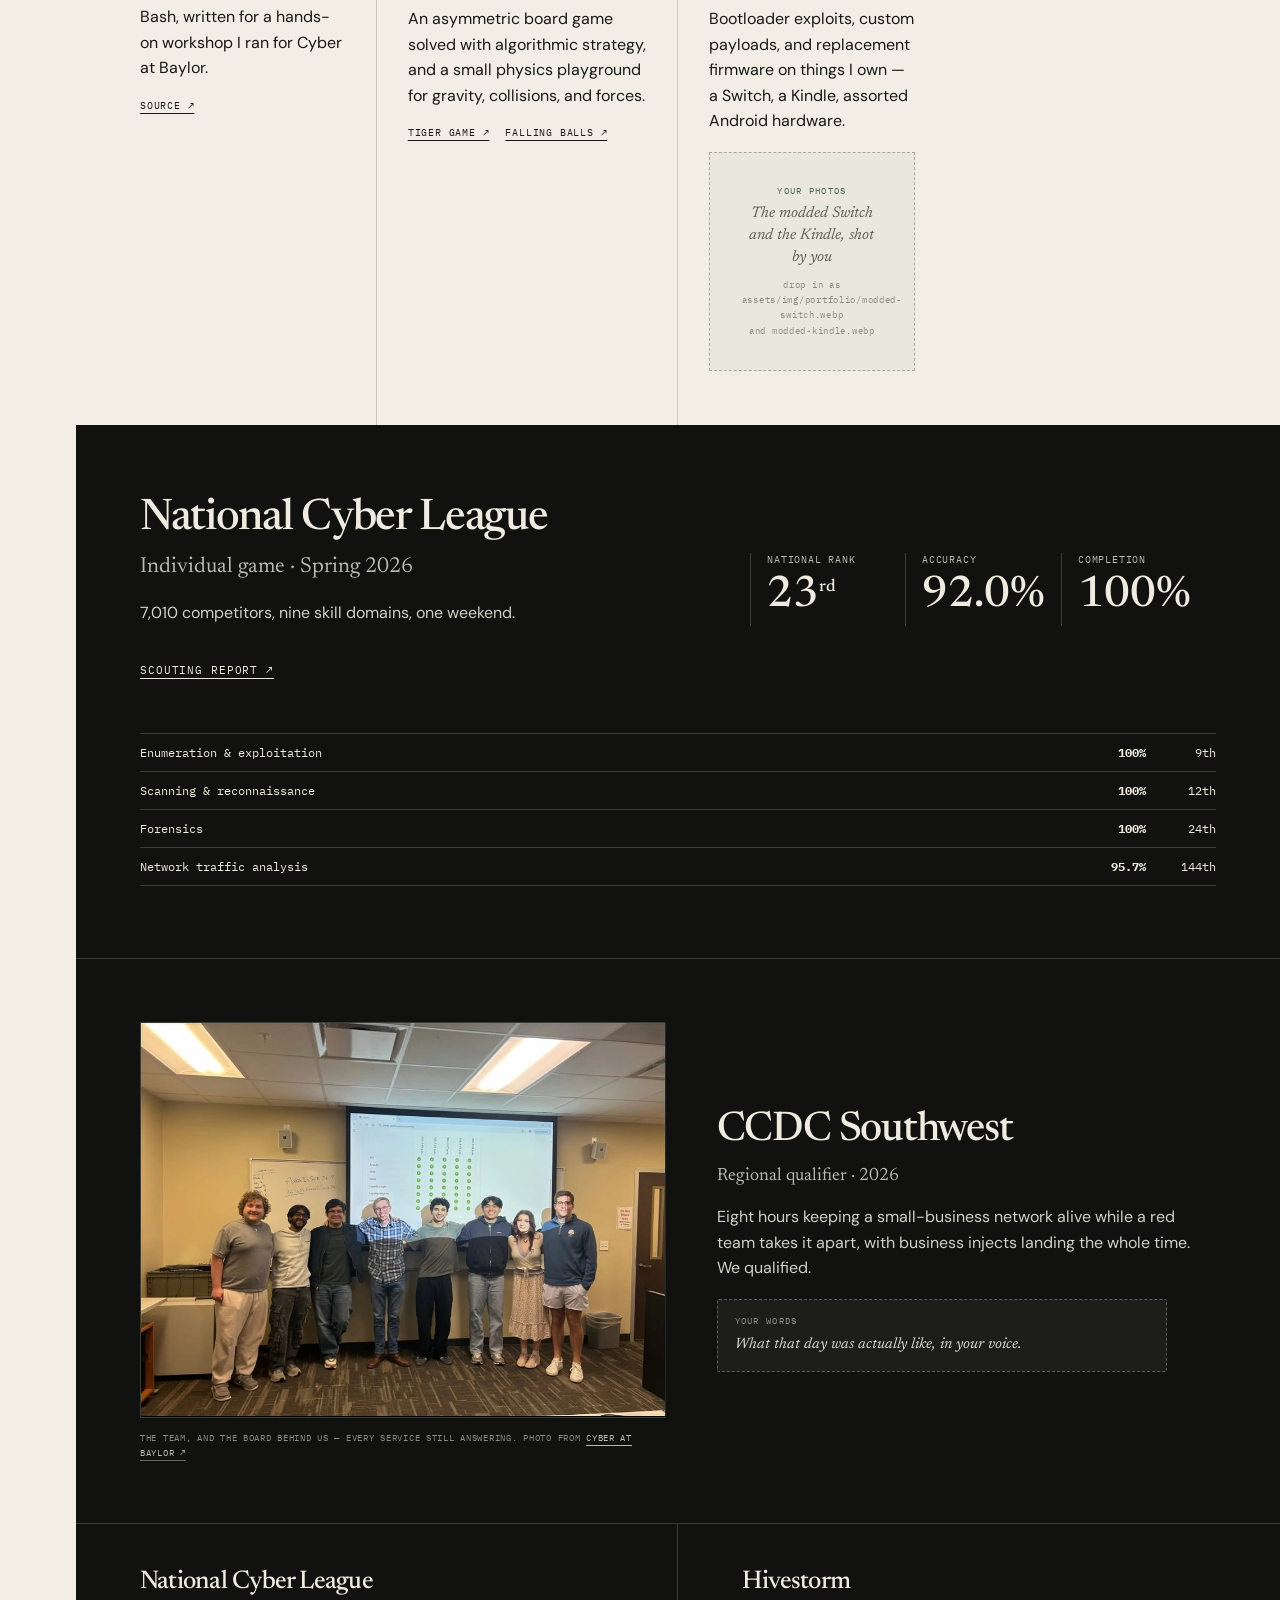
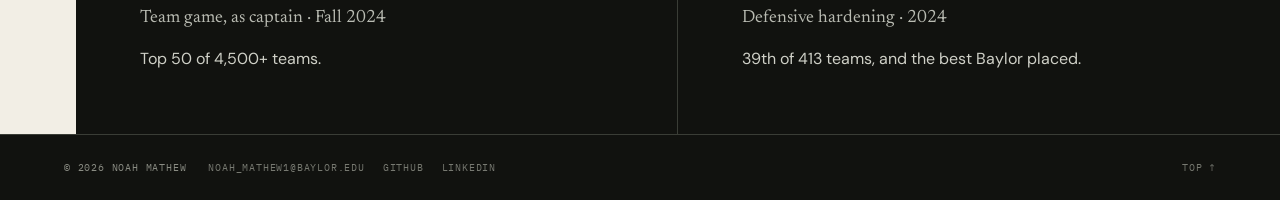
==== commit 19f2e2da: "Re-shoot the Book Nook map over downtown Waco in 3D The old clip never went past zoom 14.8, and his " ====
--- a/index.html
+++ b/index.html
@@ -306,16 +306,18 @@
         <div class="work-visual stack-visual">
           <!-- 1 of 3 — the map, first on purpose. Recorded from the project built
                and run locally: his Spring API, his Next front end, his Mapbox
-               styles, with club meetings seeded onto real Waco shops. -->
+               styles, with club meetings seeded onto real Waco shops. The camera
+               orbits downtown rather than panning the county, because his style
+               only extrudes buildings past zoom 15. -->
           <figure class="screen-capture">
             <video id="book-nook-video" width="1280" height="720"
                    poster="assets/img/portfolio/book-nook-map-poster.webp"
                    controls muted loop playsinline preload="metadata"
-                   aria-label="Screen recording of the Book Nook map over Waco: bookshop and library markers from OpenStreetMap, club meeting pins, and a meeting popup opening at West Waco Library">
+                   aria-label="Screen recording of the Book Nook map orbiting downtown Waco in 3D: extruded buildings turning under the camera, café and bookshop markers from OpenStreetMap, then a crossing to Baylor where a club meeting popup opens at the Baylor Book Store">
               <source src="assets/video/book-nook-map.mp4" type="video/mp4">
             </video>
-            <figcaption>Waco, his tilesets: book and café markers out of OpenStreetMap, club
-              meetings pinned on top, one opened at the West Waco Library</figcaption>
+            <figcaption>Downtown Waco in 3D, his tilesets on top — café and bookshop markers
+              out of OpenStreetMap, a club meeting opened at the Baylor Book Store</figcaption>
           </figure>
           <!-- 2 of 3 — Goodreads import dialog with the real account URL prefilled -->
           <figure class="shot">
